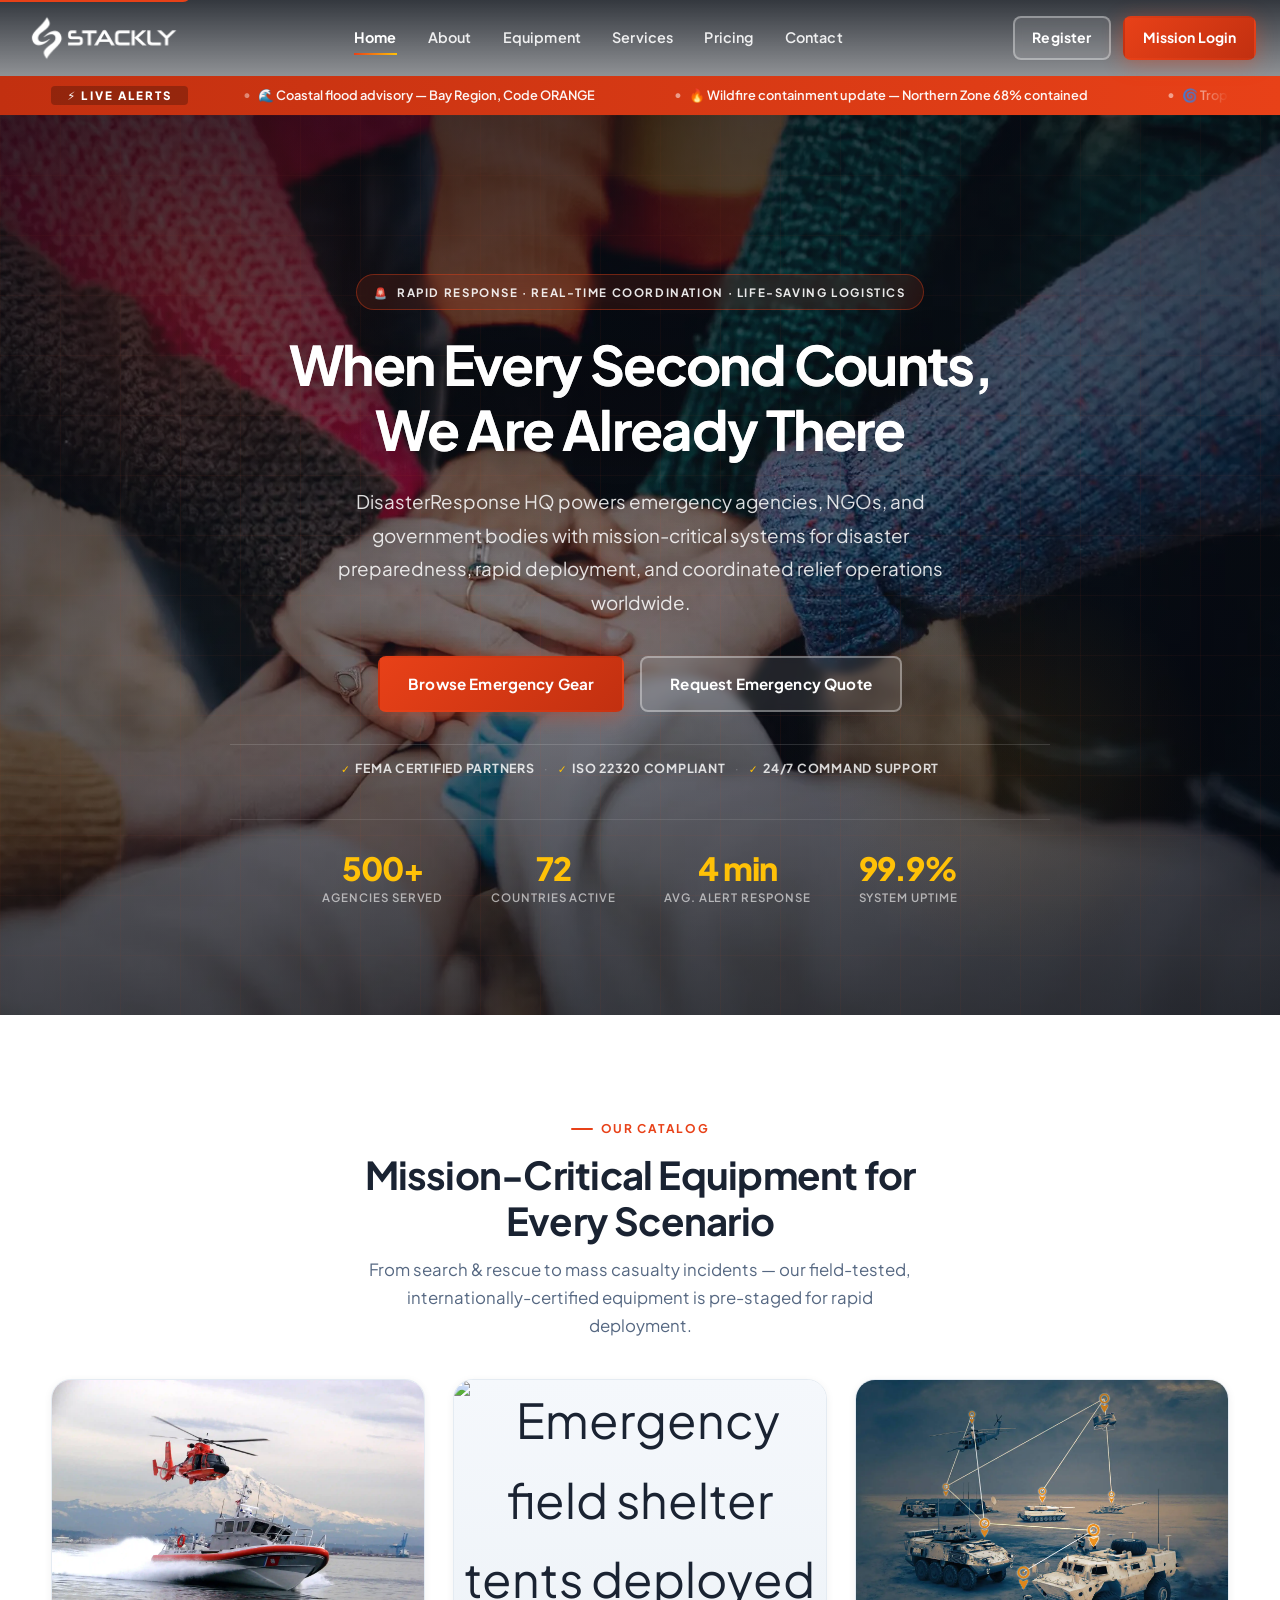
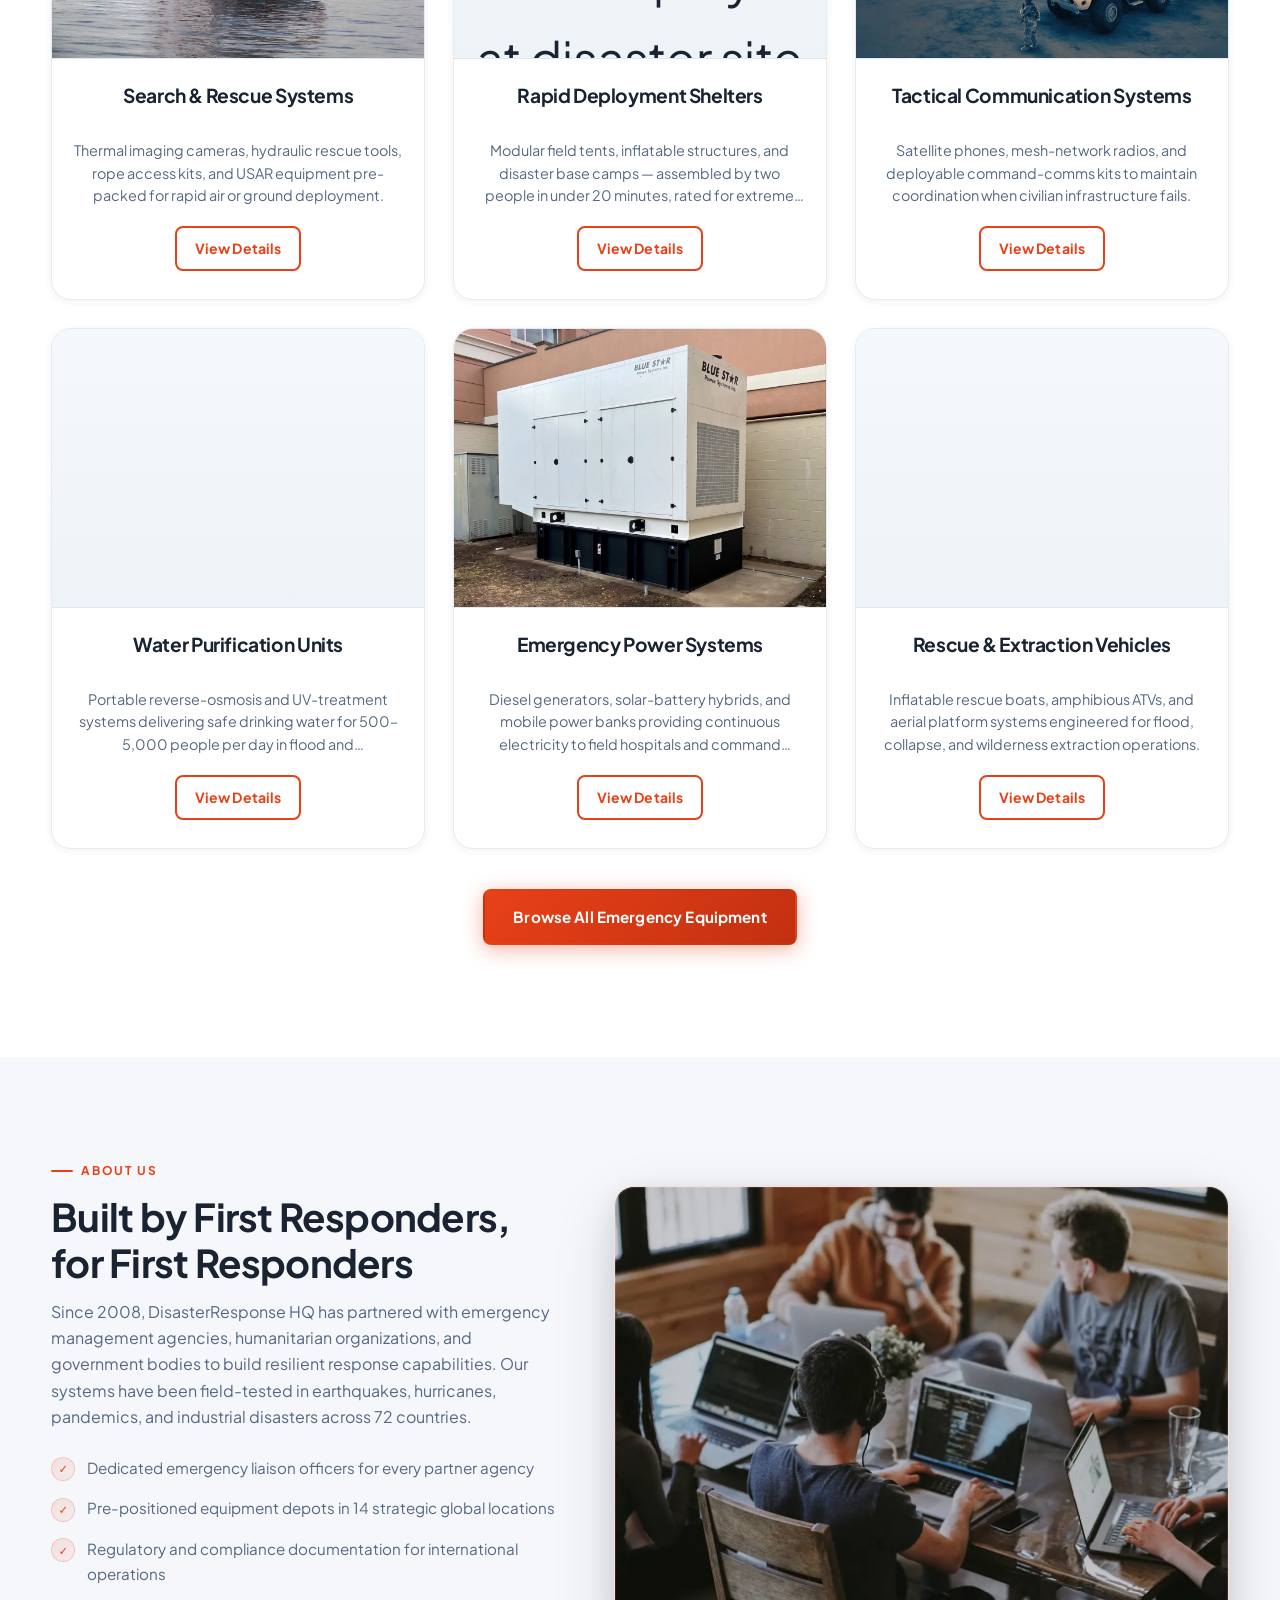
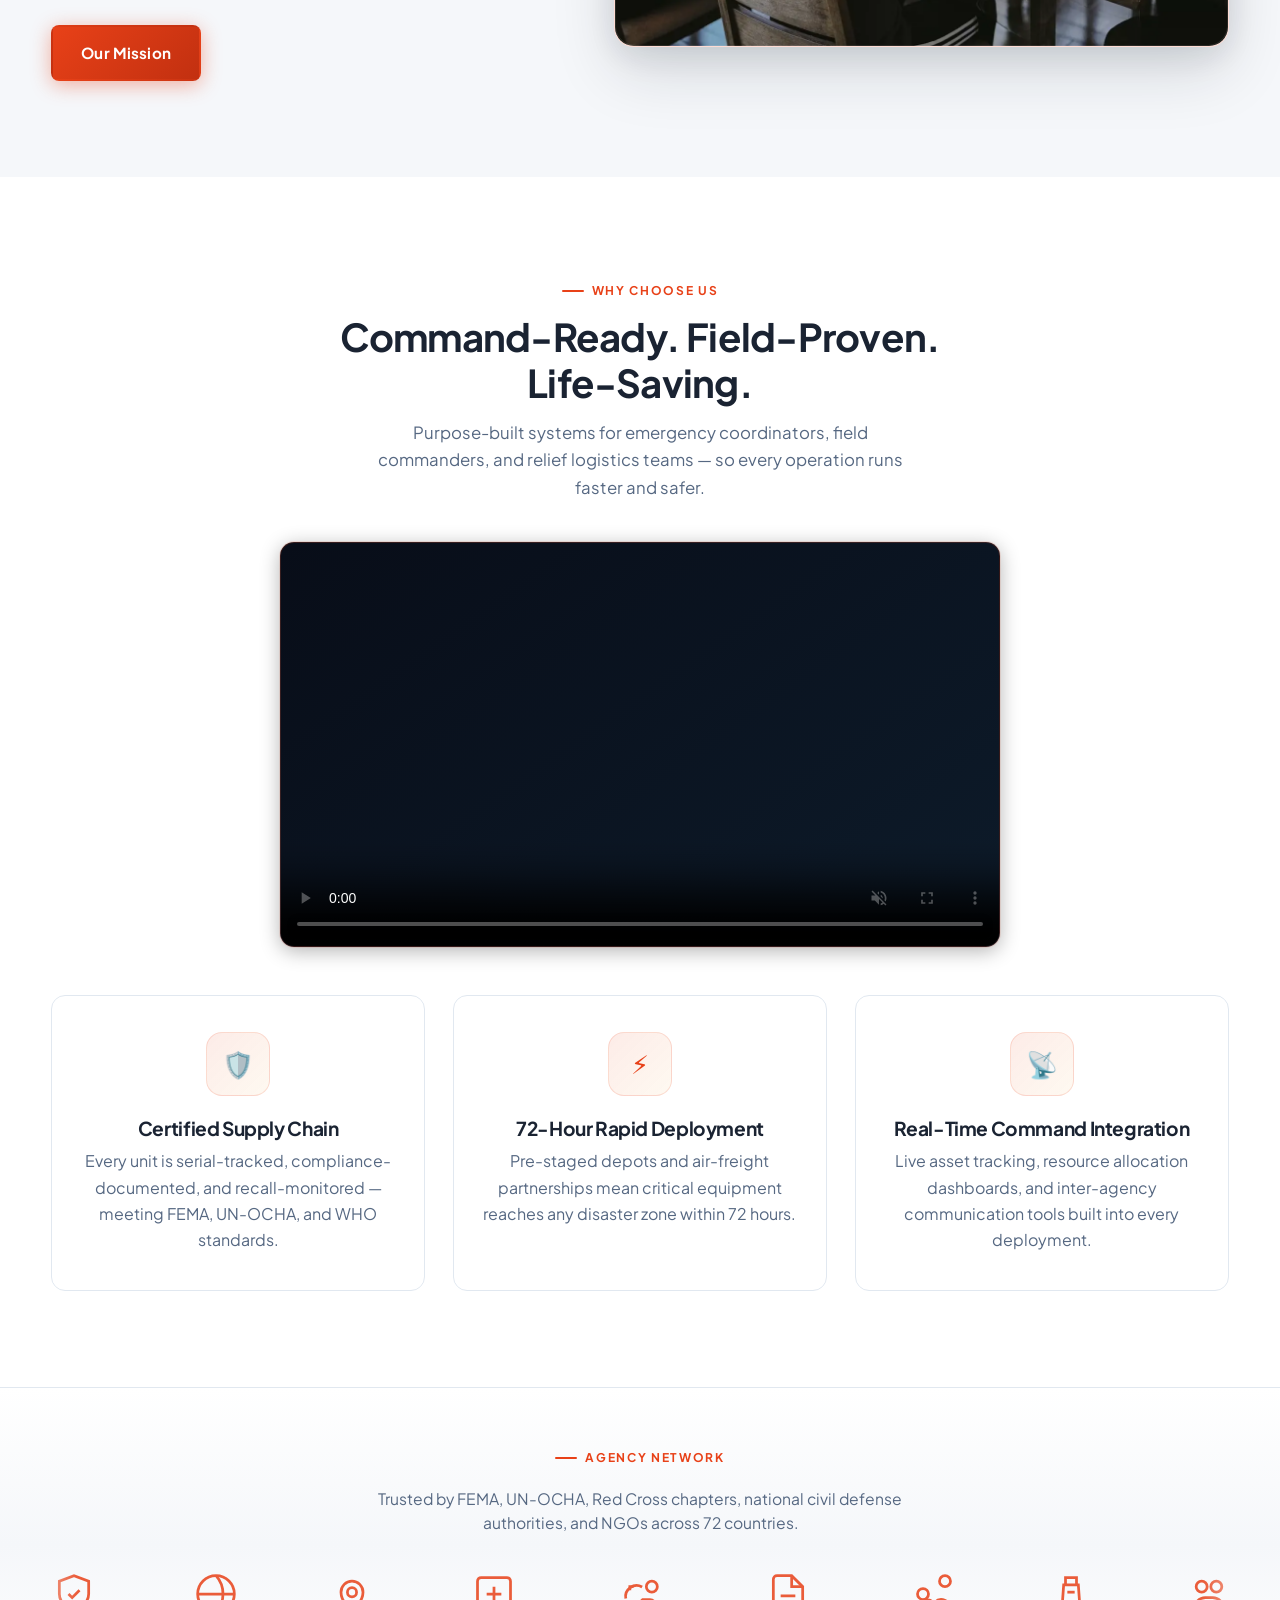
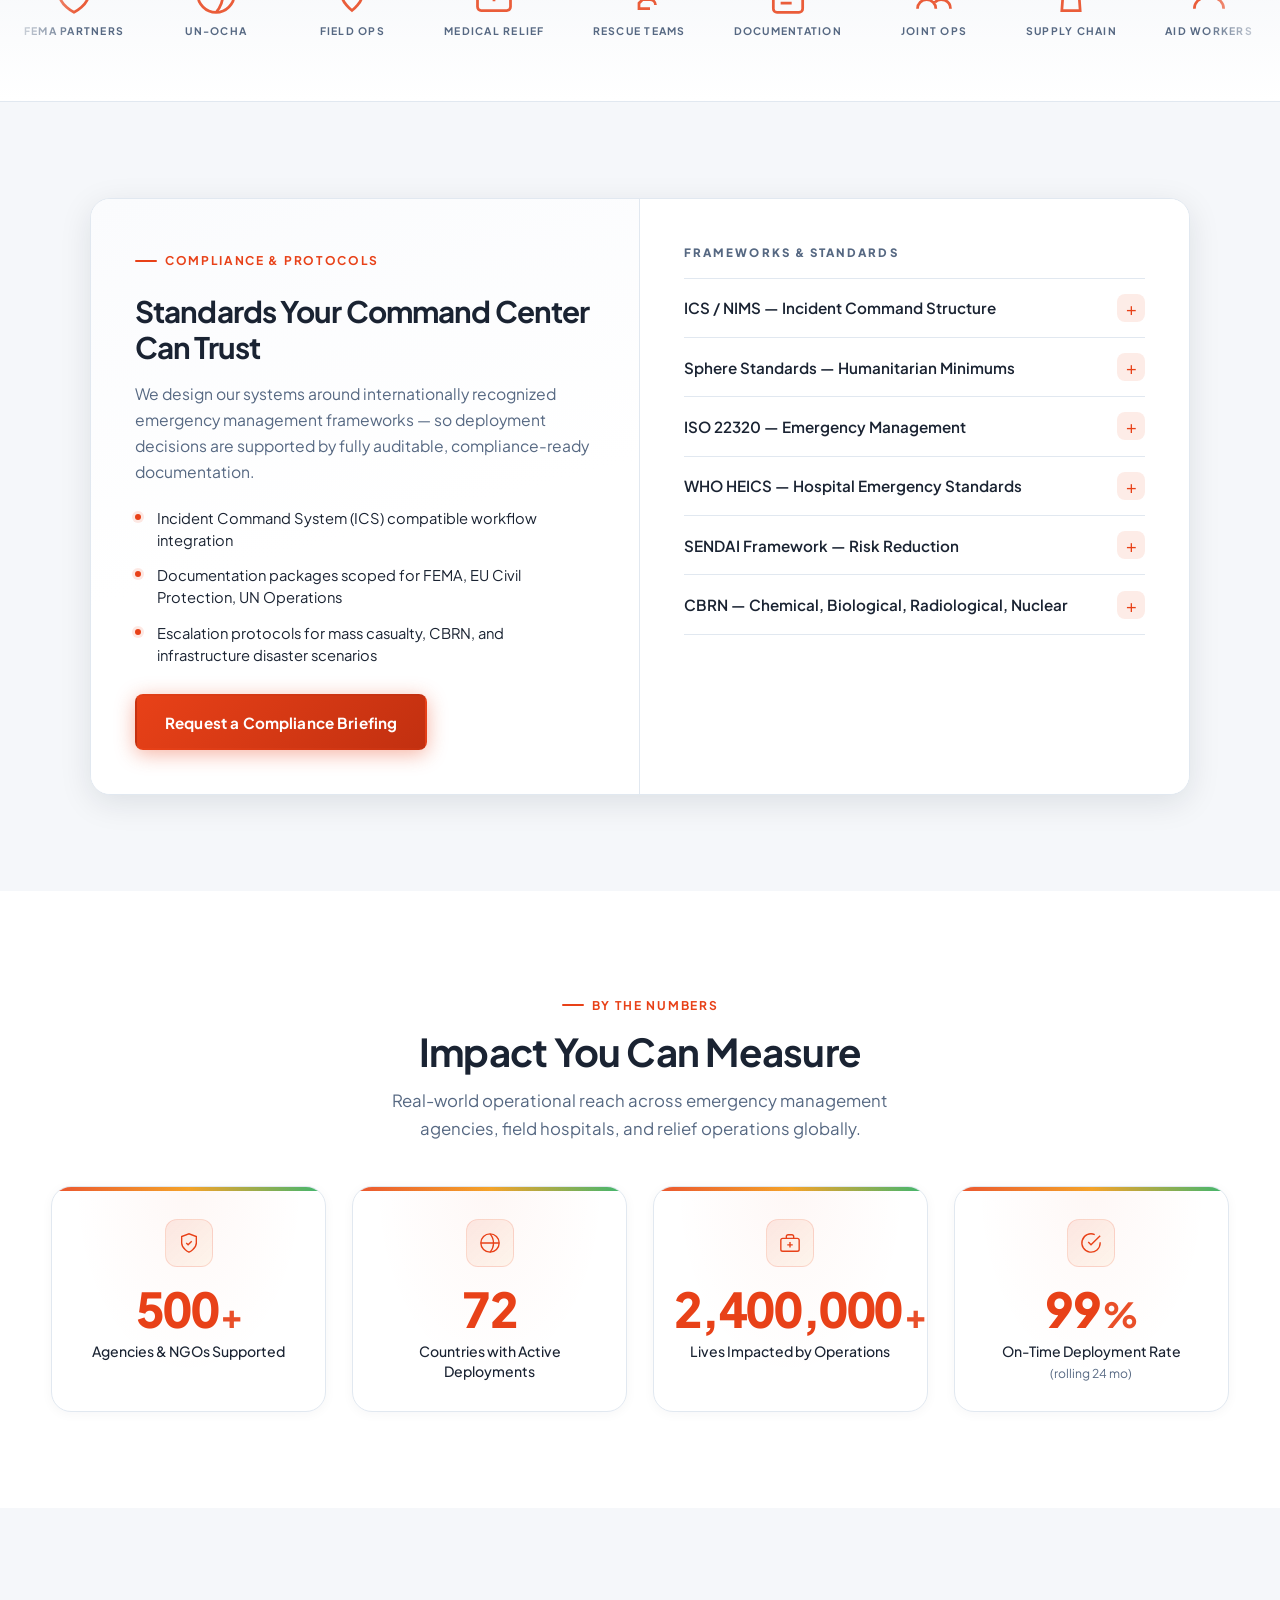
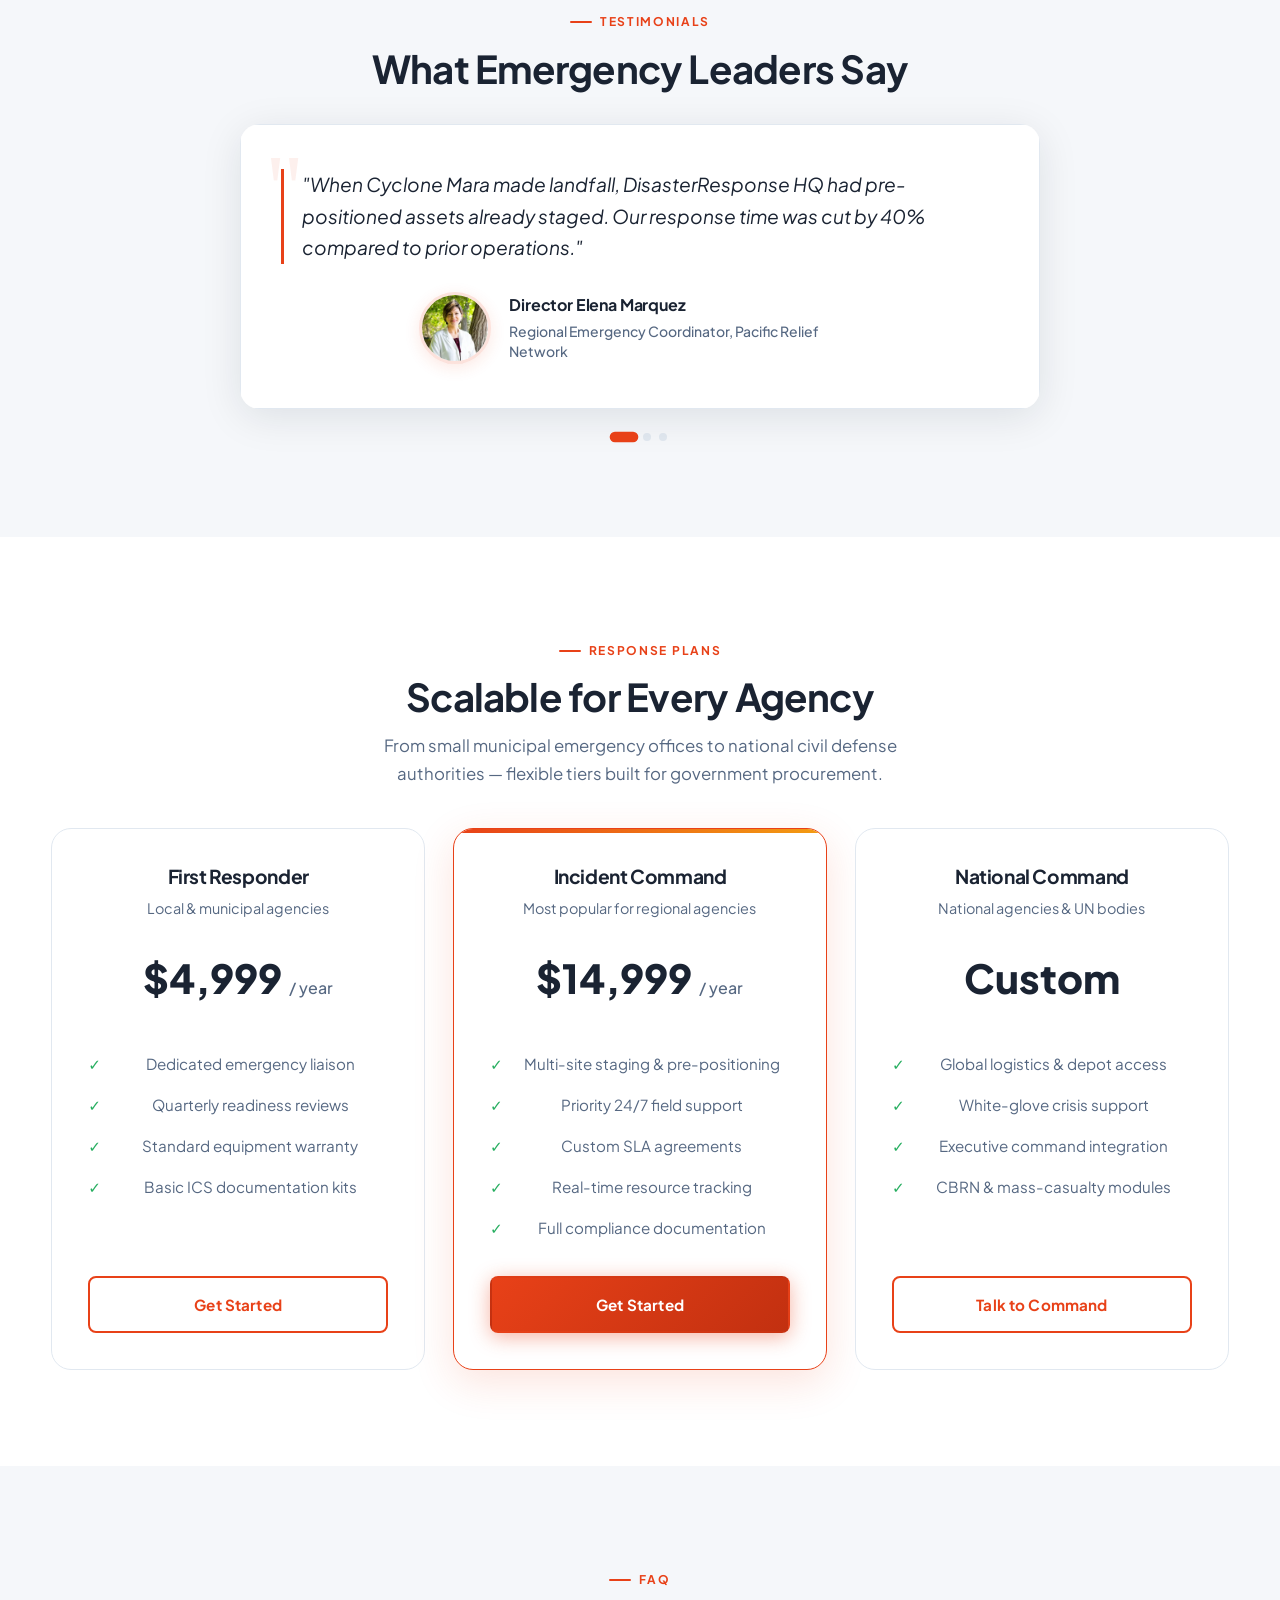
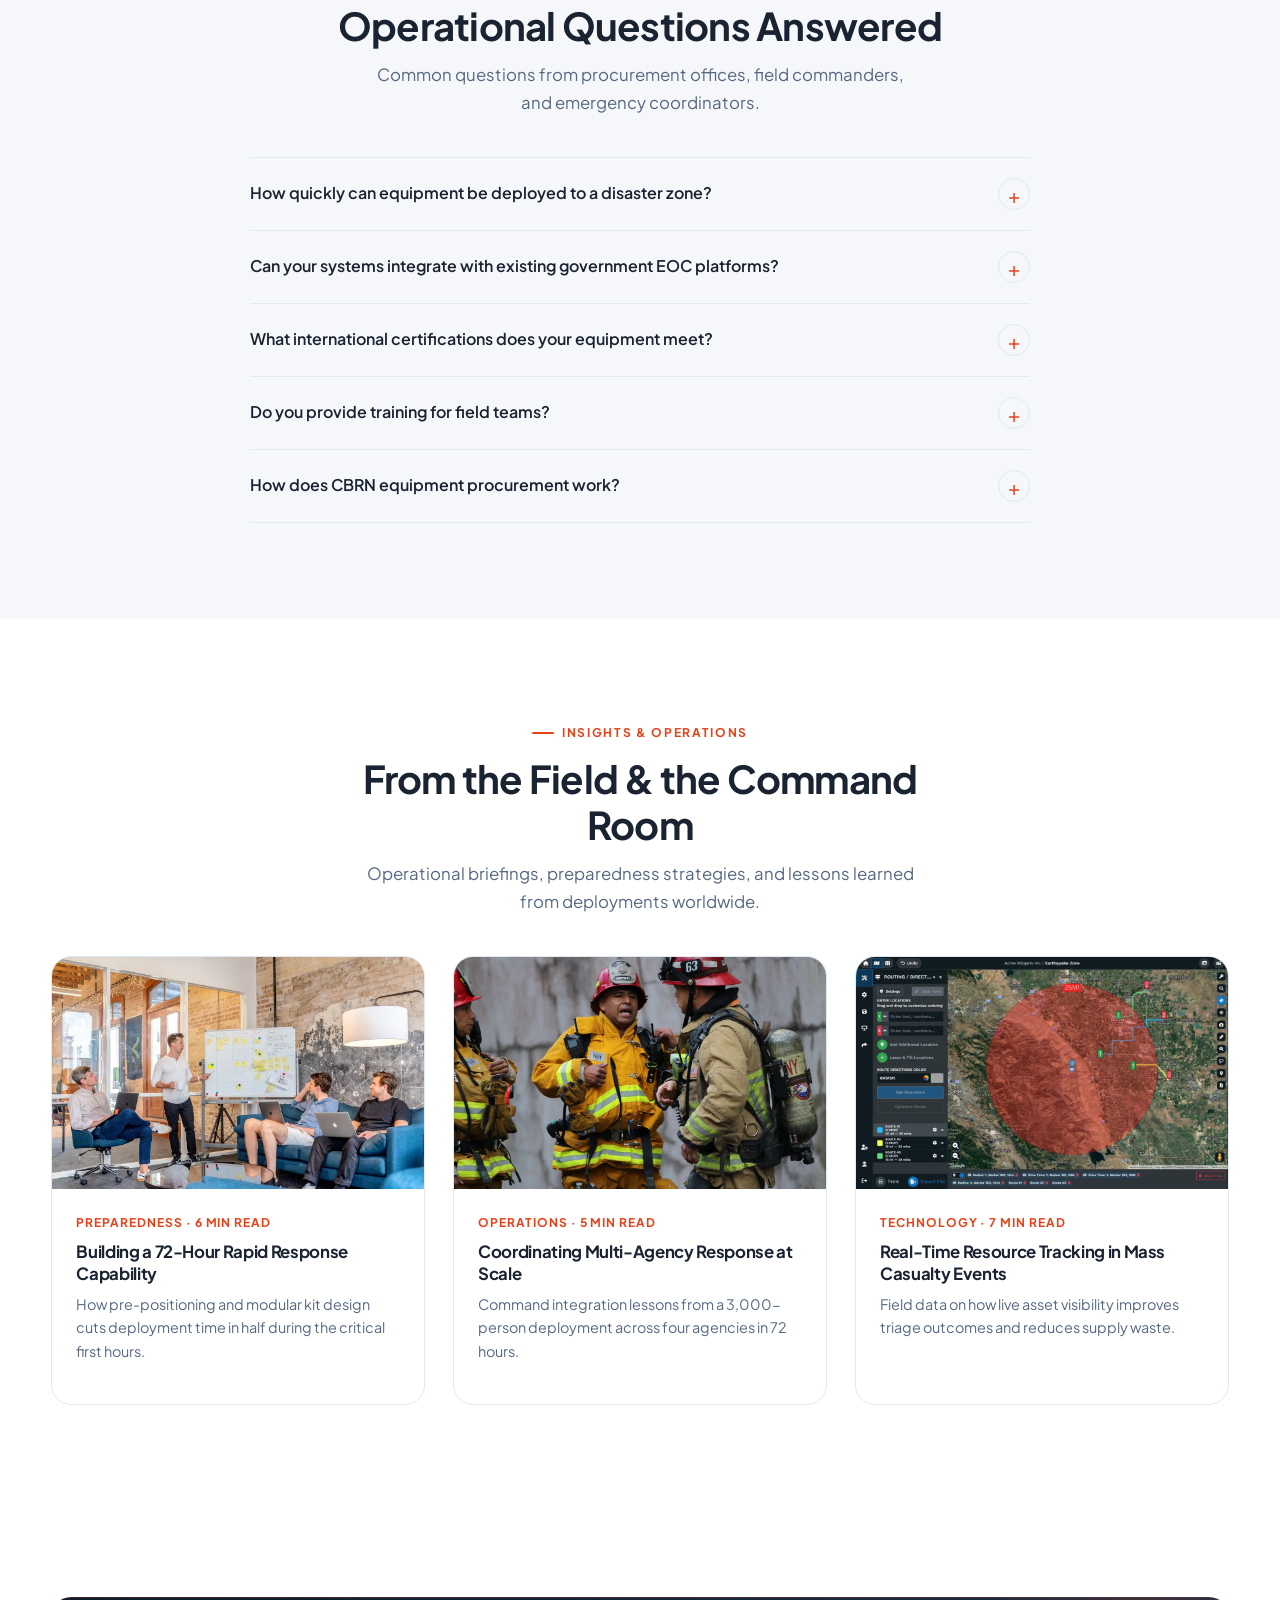
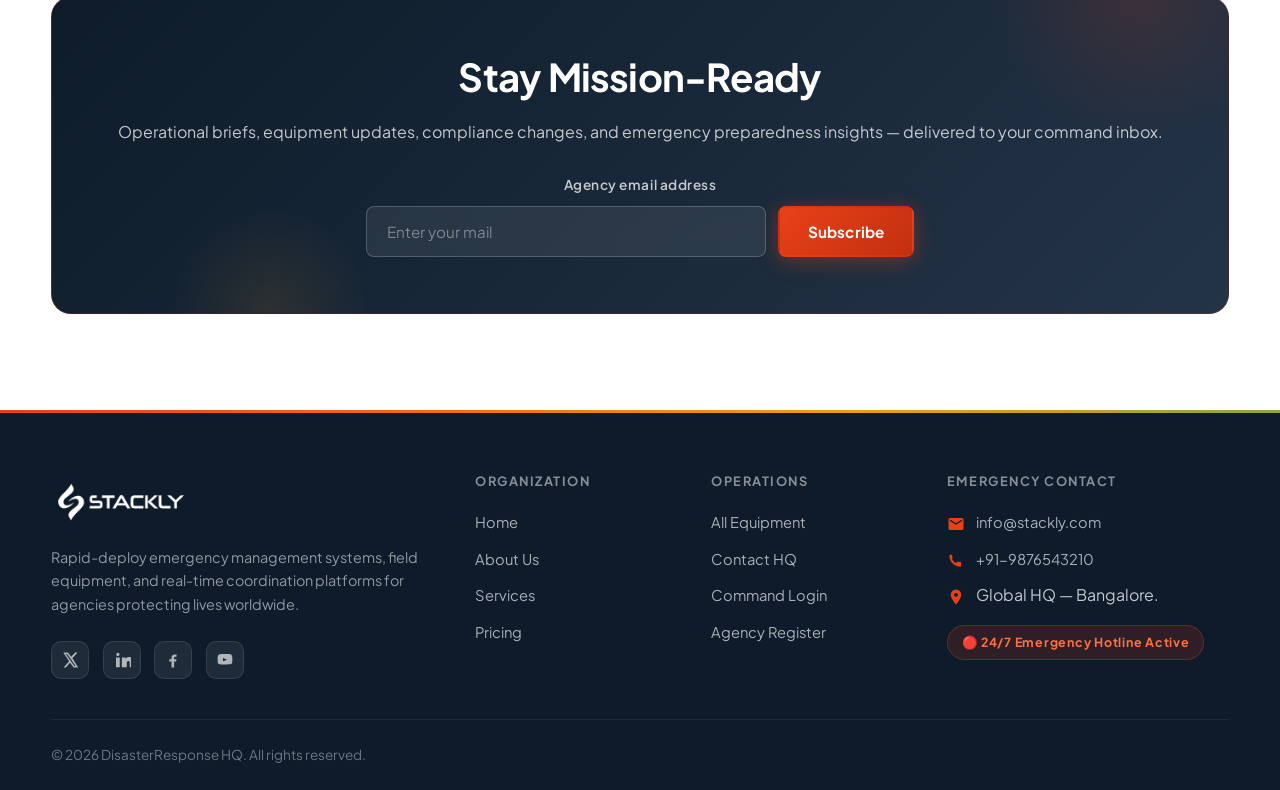
==== index.html @ d6b82ae9 "first commit" ====
﻿<!DOCTYPE html>
<html lang="en">
<head>
  <meta charset="UTF-8" />
  <meta name="viewport" content="width=device-width, initial-scale=1.0" />
  <meta name="description" content="DisasterResponse HQ — Rapid-deploy emergency management systems, real-time coordination, and life-saving resource logistics for agencies worldwide." />
  <title>DisasterResponse HQ | Emergency Management & Relief Operations</title>
  <link rel="preconnect" href="https://fonts.googleapis.com" />
  <link rel="preconnect" href="https://fonts.gstatic.com" crossorigin />
  <link href="https://fonts.googleapis.com/css2?family=Plus+Jakarta+Sans:ital,wght@0,400;0,500;0,600;0,700;0,800;1,400&display=swap" rel="stylesheet" />
  <link rel="stylesheet" href="https://unpkg.com/aos@2.3.4/dist/aos.css" />
  <link rel="stylesheet" href="css/style.css" />
  <link rel="stylesheet" href="css/responsive.css" />
</head>
<body>

  <a class="skip-link" href="#main-content">Skip to main content</a>

  <div id="preloader" aria-hidden="true">
    <div class="preloader__inner">
      <img class="preloader__logo" src="images/stackly-logo-disaster.webp" alt="DisasterResponse HQ" width="240" />
      <div class="preloader__spinner"></div>
    </div>
  </div>

  <header class="site-header site-header--hero" id="site-header">
    <div class="navbar">
      <a class="logo" href="index.html" aria-label="Home">
        <img class="logo__img" src="images/stackly-logo-disaster.webp" alt="DisasterResponse HQ" width="200" height="64" decoding="async" />
      </a>
      <button type="button" class="nav-toggle" aria-label="Toggle navigation" aria-expanded="false" aria-controls="primary-nav">
        <span></span><span></span><span></span>
      </button>
      <nav class="nav" id="primary-nav" aria-label="Primary">
        <ul class="nav__list">
          <li><a href="index.html" class="nav__link">Home</a></li>
          <li><a href="about.html" class="nav__link">About</a></li>
          <li><a href="products.html" class="nav__link">Equipment</a></li>
          <li><a href="services.html" class="nav__link">Services</a></li>
          <li><a href="pricing.html" class="nav__link">Pricing</a></li>
          <li><a href="contact.html" class="nav__link">Contact</a></li>
        </ul>
        <div class="nav__actions">
          <a href="register.html" class="btn btn--ghost btn--sm">Register</a>
          <a href="login.html" class="btn btn--primary btn--sm">Mission Login</a>
        </div>
      </nav>
    </div>
  </header>

  <!-- Live Alert Ticker -->
  <div class="alert-ticker" role="marquee" aria-label="Active emergency alerts">
    <div class="container" style="display:flex;align-items:center;gap:1rem;">
      <span class="alert-ticker__label">⚡ LIVE ALERTS</span>
      <div class="alert-ticker__inner">
        <div class="alert-ticker__track">
          <span class="alert-ticker__item">🌊 Coastal flood advisory — Bay Region, Code ORANGE</span>
          <span class="alert-ticker__item">🔥 Wildfire containment update — Northern Zone 68% contained</span>
          <span class="alert-ticker__item">🌀 Tropical storm tracking active — Estimated landfall 36 hrs</span>
          <span class="alert-ticker__item">🚁 Aerial rescue units deployed — Mountain Search Operation</span>
          <span class="alert-ticker__item">📦 Relief supplies in transit — 12,400 units to affected areas</span>
          <span class="alert-ticker__item">🏥 Medical teams on standby — 24 hospitals on high alert</span>
          <span class="alert-ticker__item">🌊 Coastal flood advisory — Bay Region, Code ORANGE</span>
          <span class="alert-ticker__item">🔥 Wildfire containment update — Northern Zone 68% contained</span>
          <span class="alert-ticker__item">🌀 Tropical storm tracking active — Estimated landfall 36 hrs</span>
          <span class="alert-ticker__item">🚁 Aerial rescue units deployed — Mountain Search Operation</span>
          <span class="alert-ticker__item">📦 Relief supplies in transit — 12,400 units to affected areas</span>
          <span class="alert-ticker__item">🏥 Medical teams on standby — 24 hospitals on high alert</span>
        </div>
      </div>
    </div>
  </div>

  <main id="main-content">

    <!-- HERO -->
    <section class="hero" id="top" aria-label="Disaster Response Platform">
      <div class="hero-glow"></div>
      <div class="hero-glow-2"></div>
      <div class="hero__inner">
        <div class="hero__content">
          <p class="hero__kicker">Rapid Response · Real-Time Coordination · Life-Saving Logistics</p>
          <h1>When Every Second Counts, We Are Already There</h1>
          <p class="hero__lead">DisasterResponse HQ powers emergency agencies, NGOs, and government bodies with mission-critical systems for disaster preparedness, rapid deployment, and coordinated relief operations worldwide.</p>
          <div class="hero__actions">
            <a href="404.html" class="btn btn--primary">Browse Emergency Gear</a>
            <a href="404.html" class="btn btn--ghost">Request Emergency Quote</a>
          </div>
          <p class="hero__trust" role="group" aria-label="Platform credentials">
            <span class="hero__trust-item">FEMA Certified Partners</span>
            <span class="hero__trust-sep" aria-hidden="true">·</span>
            <span class="hero__trust-item">ISO 22320 Compliant</span>
            <span class="hero__trust-sep" aria-hidden="true">·</span>
            <span class="hero__trust-item">24/7 Command Support</span>
          </p>
          <div class="hero__stats">
            <div class="hero__stat">
              <span class="hero__stat-value">500+</span>
              <span class="hero__stat-label">Agencies Served</span>
            </div>
            <div class="hero__stat">
              <span class="hero__stat-value">72</span>
              <span class="hero__stat-label">Countries Active</span>
            </div>
            <div class="hero__stat">
              <span class="hero__stat-value">4 min</span>
              <span class="hero__stat-label">Avg. Alert Response</span>
            </div>
            <div class="hero__stat">
              <span class="hero__stat-value">99.9%</span>
              <span class="hero__stat-label">System Uptime</span>
            </div>
          </div>
        </div>
      </div>
    </section>

    <!-- EQUIPMENT CATALOG -->
    <section class="section catalog-section" id="products">
      <div class="container text-center">
        <span class="section__eyebrow">Our Catalog</span>
        <h2 class="section__title">Mission-Critical Equipment for Every Scenario</h2>
        <p class="section__lead">From search & rescue to mass casualty incidents — our field-tested, internationally-certified equipment is pre-staged for rapid deployment.</p>
        <div class="cards-grid catalog-grid">
          <article class="product-card product-card--catalog" data-aos="fade-up" data-aos-delay="0">
            <div class="product-card__media">
              <img src="images/Search_and_rescue.webp" width="1200" height="900" alt="Search and rescue team in the field" loading="lazy" decoding="async" />
            </div>
            <div class="product-card__body product-card__body--center">
              <h3>Search & Rescue Systems</h3>
              <p>Thermal imaging cameras, hydraulic rescue tools, rope access kits, and USAR equipment pre-packed for rapid air or ground deployment.</p>
              <a href="product-details.html?id=sar" class="btn btn--outline btn--sm">View Details</a>
            </div>
          </article>
          <article class="product-card product-card--catalog" data-aos="fade-up" data-aos-delay="80">
            <div class="product-card__media">
              <img src="images/deployment_shelter.webp" width="1200" height="900" alt="Emergency field shelter tents deployed at disaster site" loading="lazy" decoding="async" />
            </div>
            <div class="product-card__body product-card__body--center">
              <h3>Rapid Deployment Shelters</h3>
              <p>Modular field tents, inflatable structures, and disaster base camps — assembled by two people in under 20 minutes, rated for extreme weather.</p>
              <a href="product-details.html?id=shelters" class="btn btn--outline btn--sm">View Details</a>
            </div>
          </article>
          <article class="product-card product-card--catalog" data-aos="fade-up" data-aos-delay="160">
            <div class="product-card__media">
              <img src="images/tactic-system.webp" width="1200" height="900" alt="Tactical field communication and satellite radio systems" loading="lazy" decoding="async" />
            </div>
            <div class="product-card__body product-card__body--center">
              <h3>Tactical Communication Systems</h3>
              <p>Satellite phones, mesh-network radios, and deployable command-comms kits to maintain coordination when civilian infrastructure fails.</p>
              <a href="product-details.html?id=comms" class="btn btn--outline btn--sm">View Details</a>
            </div>
          </article>
          <article class="product-card product-card--catalog" data-aos="fade-up" data-aos-delay="0">
            <div class="product-card__media">
              <img src="images/water-purify-unit.webp" width="1200" height="900" alt="Portable water purification and sanitation units" loading="lazy" decoding="async" />
            </div>
            <div class="product-card__body product-card__body--center">
              <h3>Water Purification Units</h3>
              <p>Portable reverse-osmosis and UV-treatment systems delivering safe drinking water for 500–5,000 people per day in flood and contamination zones.</p>
              <a href="product-details.html?id=water" class="btn btn--outline btn--sm">View Details</a>
            </div>
          </article>
          <article class="product-card product-card--catalog" data-aos="fade-up" data-aos-delay="80">
            <div class="product-card__media">
              <img src="images/power system.webp" width="1200" height="900" alt="Emergency power generators and solar systems for disaster zones" loading="lazy" decoding="async" />
            </div>
            <div class="product-card__body product-card__body--center">
              <h3>Emergency Power Systems</h3>
              <p>Diesel generators, solar-battery hybrids, and mobile power banks providing continuous electricity to field hospitals and command centers.</p>
              <a href="product-details.html?id=power" class="btn btn--outline btn--sm">View Details</a>
            </div>
          </article>
          <article class="product-card product-card--catalog" data-aos="fade-up" data-aos-delay="160">
            <div class="product-card__media">
              <img src="images/rescue-vehicle.webp" width="1200" height="900" alt="Rescue boats and all-terrain extraction vehicles" loading="lazy" decoding="async" />
            </div>
            <div class="product-card__body product-card__body--center">
              <h3>Rescue & Extraction Vehicles</h3>
              <p>Inflatable rescue boats, amphibious ATVs, and aerial platform systems engineered for flood, collapse, and wilderness extraction operations.</p>
              <a href="product-details.html?id=vehicles" class="btn btn--outline btn--sm">View Details</a>
            </div>
          </article>
        </div>
        <p class="text-center" style="margin-top:2.5rem;"><a href="404.html" class="btn btn--primary">Browse All Emergency Equipment</a></p>
      </div>
    </section>

    <!-- ABOUT PREVIEW -->
    <section class="section section--alt" id="about-preview">
      <div class="container split">
        <div data-aos="fade-right">
          <span class="section__eyebrow">About Us</span>
          <h2 class="section__title">Built by First Responders, for First Responders</h2>
          <p>Since 2008, DisasterResponse HQ has partnered with emergency management agencies, humanitarian organizations, and government bodies to build resilient response capabilities. Our systems have been field-tested in earthquakes, hurricanes, pandemics, and industrial disasters across 72 countries.</p>
          <ul class="feature-list">
            <li>Dedicated emergency liaison officers for every partner agency</li>
            <li>Pre-positioned equipment depots in 14 strategic global locations</li>
            <li>Regulatory and compliance documentation for international operations</li>
          </ul>
          <a href="404.html" class="btn btn--primary" style="margin-top:1.5rem;">Our Mission</a>
        </div>
        <figure class="split__visual split__visual--img" data-aos="fade-left">
          <img src="images/Disaster_Management_about.webp" width="1400" height="933" alt="Emergency responders coordinating relief operations" loading="lazy" decoding="async" />
        </figure>
      </div>
    </section>

    <!-- WHY US / VIDEO -->
    <section class="section" id="why-us">
      <div class="container text-center">
        <span class="section__eyebrow">Why Choose Us</span>
        <h2 class="section__title">Command-Ready. Field-Proven. Life-Saving.</h2>
        <p class="section__lead">Purpose-built systems for emergency coordinators, field commanders, and relief logistics teams — so every operation runs faster and safer.</p>

        <div class="why-media" data-aos="zoom-in">
          <div class="why-media__frame">
            <video
              class="why-media__player"
              data-autoplay-on-scroll
              controls
              playsinline
              muted
              preload="metadata"
              width="1600"
              height="800"
              poster="https://images.unsplash.com/photo-1504711434969-e33886168f5c?w=1600&auto=format&fit=crop&q=80"
              aria-label="Video: DisasterResponse HQ in action across global emergency operations"
            >
              <source src="images/disaster-management-video.mp4" type="video/mp4" />
              Your browser does not support the video tag.
            </video>
          </div>
        </div>

        <div class="why-grid" style="margin-top:3rem;">
          <article class="why-card" data-aos="fade-up" data-aos-delay="0">
            <div class="why-card__icon">🛡️</div>
            <h3>Certified Supply Chain</h3>
            <p>Every unit is serial-tracked, compliance-documented, and recall-monitored — meeting FEMA, UN-OCHA, and WHO standards.</p>
          </article>
          <article class="why-card" data-aos="fade-up" data-aos-delay="100">
            <div class="why-card__icon">⚡</div>
            <h3>72-Hour Rapid Deployment</h3>
            <p>Pre-staged depots and air-freight partnerships mean critical equipment reaches any disaster zone within 72 hours.</p>
          </article>
          <article class="why-card" data-aos="fade-up" data-aos-delay="200">
            <div class="why-card__icon">📡</div>
            <h3>Real-Time Command Integration</h3>
            <p>Live asset tracking, resource allocation dashboards, and inter-agency communication tools built into every deployment.</p>
          </article>
        </div>
      </div>
    </section>

    <!-- PARTNER MARQUEE -->
    <section class="section partnership-marquee" aria-label="Partner agencies and response capabilities">
      <div class="container text-center partnership-marquee__intro">
        <span class="section__eyebrow">Agency Network</span>
        <p class="partnership-marquee__lead">Trusted by FEMA, UN-OCHA, Red Cross chapters, national civil defense authorities, and NGOs across 72 countries.</p>
      </div>
      <div class="marquee" role="presentation">
        <div class="marquee__track">
          <div class="marquee__group">
            <span class="marquee__item"><svg class="marquee__svg" viewBox="0 0 24 24" fill="none" stroke="currentColor" stroke-width="1.5" aria-hidden="true"><path d="M12 22s8-4 8-10V5l-8-3-8 3v7c0 6 8 10 8 10z"/><path d="M9 12l2 2 4-4"/></svg><span class="marquee__label">FEMA Partners</span></span>
            <span class="marquee__item"><svg class="marquee__svg" viewBox="0 0 24 24" fill="none" stroke="currentColor" stroke-width="1.5" aria-hidden="true"><circle cx="12" cy="12" r="10"/><path d="M2 12h20M12 2a15 15 0 010 20"/></svg><span class="marquee__label">UN-OCHA</span></span>
            <span class="marquee__item"><svg class="marquee__svg" viewBox="0 0 24 24" fill="none" stroke="currentColor" stroke-width="1.5" aria-hidden="true"><path d="M12 21s-6-4.35-6-10a6 6 0 1112 0c0 5.65-6 10-6 10z"/><circle cx="12" cy="11" r="2.5"/></svg><span class="marquee__label">Field Ops</span></span>
            <span class="marquee__item"><svg class="marquee__svg" viewBox="0 0 24 24" fill="none" stroke="currentColor" stroke-width="1.5" aria-hidden="true"><rect x="3" y="3" width="18" height="18" rx="2"/><path d="M12 8v8M8 12h8"/></svg><span class="marquee__label">Medical Relief</span></span>
            <span class="marquee__item"><svg class="marquee__svg" viewBox="0 0 24 24" fill="none" stroke="currentColor" stroke-width="1.5" aria-hidden="true"><path d="M4.8 14.5a6 6 0 018.9-6.3"/><path d="M7 10V8h2"/><circle cx="19" cy="8" r="3"/><path d="M21 18a3 3 0 00-3-3h-4l-2 2v3h6"/></svg><span class="marquee__label">Rescue Teams</span></span>
            <span class="marquee__item"><svg class="marquee__svg" viewBox="0 0 24 24" fill="none" stroke="currentColor" stroke-width="1.5" aria-hidden="true"><path d="M14 2H6a2 2 0 00-2 2v16a2 2 0 002 2h12a2 2 0 002-2V8z"/><path d="M14 2v6h6M8 13h8M8 17h6"/></svg><span class="marquee__label">Documentation</span></span>
            <span class="marquee__item"><svg class="marquee__svg" viewBox="0 0 24 24" fill="none" stroke="currentColor" stroke-width="1.5" aria-hidden="true"><path d="M18 8a3 3 0 100-6 3 3 0 000 6zM6 15a3 3 0 100-6 3 3 0 000 6z"/><path d="M13 20a5 5 0 00-10 0M21 20a5 5 0 00-8.5-3.5"/></svg><span class="marquee__label">Joint Ops</span></span>
            <span class="marquee__item"><svg class="marquee__svg" viewBox="0 0 24 24" fill="none" stroke="currentColor" stroke-width="1.5" aria-hidden="true"><path d="M9 3h6v4H9zM8 7h8l1 14H7L8 7z"/><path d="M10 11h4"/></svg><span class="marquee__label">Supply Chain</span></span>
            <span class="marquee__item"><svg class="marquee__svg" viewBox="0 0 24 24" fill="none" stroke="currentColor" stroke-width="1.5" aria-hidden="true"><circle cx="8" cy="8" r="3"/><circle cx="16" cy="8" r="3"/><path d="M4 20c0-3.3 2.7-6 6-6h4c3.3 0 6 2.7 6 6"/></svg><span class="marquee__label">Aid Workers</span></span>
            <span class="marquee__item"><svg class="marquee__svg" viewBox="0 0 24 24" fill="none" stroke="currentColor" stroke-width="1.5" aria-hidden="true"><path d="M22 11.08V12a10 10 0 11-5.93-9.14"/><path d="M22 4L12 14.01l-3-3"/></svg><span class="marquee__label">ISO Certified</span></span>
            <span class="marquee__item"><svg class="marquee__svg" viewBox="0 0 24 24" fill="none" stroke="currentColor" stroke-width="1.5" aria-hidden="true"><path d="M3 21h18M5 21V8l7-4 7 4v13"/><path d="M9 21v-5h6v5"/></svg><span class="marquee__label">Base Camps</span></span>
          </div>
          <div class="marquee__group" aria-hidden="true">
            <span class="marquee__item"><svg class="marquee__svg" viewBox="0 0 24 24" fill="none" stroke="currentColor" stroke-width="1.5" aria-hidden="true"><path d="M12 22s8-4 8-10V5l-8-3-8 3v7c0 6 8 10 8 10z"/><path d="M9 12l2 2 4-4"/></svg><span class="marquee__label">FEMA Partners</span></span>
            <span class="marquee__item"><svg class="marquee__svg" viewBox="0 0 24 24" fill="none" stroke="currentColor" stroke-width="1.5" aria-hidden="true"><circle cx="12" cy="12" r="10"/><path d="M2 12h20M12 2a15 15 0 010 20"/></svg><span class="marquee__label">UN-OCHA</span></span>
            <span class="marquee__item"><svg class="marquee__svg" viewBox="0 0 24 24" fill="none" stroke="currentColor" stroke-width="1.5" aria-hidden="true"><path d="M12 21s-6-4.35-6-10a6 6 0 1112 0c0 5.65-6 10-6 10z"/><circle cx="12" cy="11" r="2.5"/></svg><span class="marquee__label">Field Ops</span></span>
            <span class="marquee__item"><svg class="marquee__svg" viewBox="0 0 24 24" fill="none" stroke="currentColor" stroke-width="1.5" aria-hidden="true"><rect x="3" y="3" width="18" height="18" rx="2"/><path d="M12 8v8M8 12h8"/></svg><span class="marquee__label">Medical Relief</span></span>
            <span class="marquee__item"><svg class="marquee__svg" viewBox="0 0 24 24" fill="none" stroke="currentColor" stroke-width="1.5" aria-hidden="true"><path d="M4.8 14.5a6 6 0 018.9-6.3"/><path d="M7 10V8h2"/><circle cx="19" cy="8" r="3"/><path d="M21 18a3 3 0 00-3-3h-4l-2 2v3h6"/></svg><span class="marquee__label">Rescue Teams</span></span>
            <span class="marquee__item"><svg class="marquee__svg" viewBox="0 0 24 24" fill="none" stroke="currentColor" stroke-width="1.5" aria-hidden="true"><path d="M14 2H6a2 2 0 00-2 2v16a2 2 0 002 2h12a2 2 0 002-2V8z"/><path d="M14 2v6h6M8 13h8M8 17h6"/></svg><span class="marquee__label">Documentation</span></span>
            <span class="marquee__item"><svg class="marquee__svg" viewBox="0 0 24 24" fill="none" stroke="currentColor" stroke-width="1.5" aria-hidden="true"><path d="M18 8a3 3 0 100-6 3 3 0 000 6zM6 15a3 3 0 100-6 3 3 0 000 6z"/><path d="M13 20a5 5 0 00-10 0M21 20a5 5 0 00-8.5-3.5"/></svg><span class="marquee__label">Joint Ops</span></span>
            <span class="marquee__item"><svg class="marquee__svg" viewBox="0 0 24 24" fill="none" stroke="currentColor" stroke-width="1.5" aria-hidden="true"><path d="M9 3h6v4H9zM8 7h8l1 14H7L8 7z"/><path d="M10 11h4"/></svg><span class="marquee__label">Supply Chain</span></span>
            <span class="marquee__item"><svg class="marquee__svg" viewBox="0 0 24 24" fill="none" stroke="currentColor" stroke-width="1.5" aria-hidden="true"><circle cx="8" cy="8" r="3"/><circle cx="16" cy="8" r="3"/><path d="M4 20c0-3.3 2.7-6 6-6h4c3.3 0 6 2.7 6 6"/></svg><span class="marquee__label">Aid Workers</span></span>
            <span class="marquee__item"><svg class="marquee__svg" viewBox="0 0 24 24" fill="none" stroke="currentColor" stroke-width="1.5" aria-hidden="true"><path d="M22 11.08V12a10 10 0 11-5.93-9.14"/><path d="M22 4L12 14.01l-3-3"/></svg><span class="marquee__label">ISO Certified</span></span>
            <span class="marquee__item"><svg class="marquee__svg" viewBox="0 0 24 24" fill="none" stroke="currentColor" stroke-width="1.5" aria-hidden="true"><path d="M3 21h18M5 21V8l7-4 7 4v13"/><path d="M9 21v-5h6v5"/></svg><span class="marquee__label">Base Camps</span></span>
          </div>
        </div>
      </div>
    </section>

    <!-- COMPLIANCE / PROTOCOLS -->
    <section class="section section--alt" id="compliance" aria-labelledby="compliance-heading">
      <div class="container">
        <div class="compliance-panel" data-aos="fade-up">
          <div class="compliance-panel__intro">
            <span class="section__eyebrow">Compliance & Protocols</span>
            <h2 class="compliance-panel__title" id="compliance-heading">Standards Your Command Center Can Trust</h2>
            <p class="compliance-panel__lead">We design our systems around internationally recognized emergency management frameworks — so deployment decisions are supported by fully auditable, compliance-ready documentation.</p>
            <ul class="compliance-panel__list">
              <li>Incident Command System (ICS) compatible workflow integration</li>
              <li>Documentation packages scoped for FEMA, EU Civil Protection, UN Operations</li>
              <li>Escalation protocols for mass casualty, CBRN, and infrastructure disaster scenarios</li>
            </ul>
            <a href="404.html" class="btn btn--primary">Request a Compliance Briefing</a>
          </div>
          <div class="compliance-panel__detail" aria-label="Emergency frameworks overview">
            <p class="compliance-panel__detail-label">Frameworks & Standards</p>
            <div class="compliance-accordion">
              <details class="compliance-acc">
                <summary>ICS / NIMS — Incident Command Structure</summary>
                <div class="compliance-acc__body">Our platforms integrate with ICS organizational structures and NIMS resource typing — making our tools compatible with any Federal or State coordinated response.</div>
              </details>
              <details class="compliance-acc">
                <summary>Sphere Standards — Humanitarian Minimums</summary>
                <div class="compliance-acc__body">Relief supply kits and medical deployments are calibrated to Sphere Project thresholds for shelter, water, food, and health across displaced population scenarios.</div>
              </details>
              <details class="compliance-acc">
                <summary>ISO 22320 — Emergency Management</summary>
                <div class="compliance-acc__body">Interoperability, command structures, and information management aligned to the international standard for incident response.</div>
              </details>
              <details class="compliance-acc">
                <summary>WHO HEICS — Hospital Emergency Standards</summary>
                <div class="compliance-acc__body">Medical equipment and field hospital configurations meeting Hospital Emergency Incident Command System requirements for surge capacity.</div>
              </details>
              <details class="compliance-acc">
                <summary>SENDAI Framework — Risk Reduction</summary>
                <div class="compliance-acc__body">Pre-positioning and preparedness programs aligned to the UN's global disaster risk reduction priorities through 2030.</div>
              </details>
              <details class="compliance-acc">
                <summary>CBRN — Chemical, Biological, Radiological, Nuclear</summary>
                <div class="compliance-acc__body">Specialized equipment kits for CBRN incident management, contamination monitoring, mass decontamination, and protective protocols.</div>
              </details>
            </div>
          </div>
        </div>
      </div>
    </section>

    <!-- STATS -->
    <section class="section stats-section" id="impact" aria-labelledby="stats-heading">
      <div class="container">
        <header class="stats-section__header text-center">
          <span class="section__eyebrow">By the Numbers</span>
          <h2 class="section__title" id="stats-heading">Impact You Can Measure</h2>
          <p class="section__lead">Real-world operational reach across emergency management agencies, field hospitals, and relief operations globally.</p>
        </header>
        <div class="stats-grid">
          <article class="stat-card" data-aos="fade-up" data-aos-delay="0">
            <div class="stat-card__icon" aria-hidden="true">
              <svg viewBox="0 0 24 24" fill="none" stroke="currentColor" stroke-width="1.5"><path d="M12 22s8-4 8-10V5l-8-3-8 3v7c0 6 8 10 8 10z"/><path d="M9 12l2 2 4-4"/></svg>
            </div>
            <p class="stat-card__value"><span data-counter="500">0</span><span class="stat-card__suffix">+</span></p>
            <p class="stat-card__label">Agencies & NGOs Supported</p>
          </article>
          <article class="stat-card" data-aos="fade-up" data-aos-delay="80">
            <div class="stat-card__icon" aria-hidden="true">
              <svg viewBox="0 0 24 24" fill="none" stroke="currentColor" stroke-width="1.5"><circle cx="12" cy="12" r="10"/><path d="M2 12h20M12 2a15 15 0 010 20"/></svg>
            </div>
            <p class="stat-card__value"><span data-counter="72">0</span></p>
            <p class="stat-card__label">Countries with Active Deployments</p>
          </article>
          <article class="stat-card" data-aos="fade-up" data-aos-delay="160">
            <div class="stat-card__icon" aria-hidden="true">
              <svg viewBox="0 0 24 24" fill="none" stroke="currentColor" stroke-width="1.5"><rect x="2" y="7" width="20" height="14" rx="2"/><path d="M16 7V5a2 2 0 00-2-2h-4a2 2 0 00-2 2v2"/><path d="M12 11v6M9 14h6"/></svg>
            </div>
            <p class="stat-card__value"><span data-counter="2400000">0</span><span class="stat-card__suffix">+</span></p>
            <p class="stat-card__label">Lives Impacted by Operations</p>
          </article>
          <article class="stat-card" data-aos="fade-up" data-aos-delay="240">
            <div class="stat-card__icon" aria-hidden="true">
              <svg viewBox="0 0 24 24" fill="none" stroke="currentColor" stroke-width="1.5"><path d="M22 11.08V12a10 10 0 11-5.93-9.14"/><path d="M22 4L12 14.01l-3-3"/></svg>
            </div>
            <p class="stat-card__value"><span data-counter="99">0</span><span class="stat-card__suffix">%</span></p>
            <p class="stat-card__label">On-Time Deployment Rate <span class="stat-card__hint">(rolling 24 mo)</span></p>
          </article>
        </div>
      </div>
    </section>

    <!-- TESTIMONIALS -->
    <section class="section section--alt">
      <div class="container text-center">
        <span class="section__eyebrow">Testimonials</span>
        <h2 class="section__title">What Emergency Leaders Say</h2>
        <div class="testimonial-slider" style="margin-top:2rem;">
          <div class="testimonial-track">
            <div class="testimonial-slides">
              <figure class="testimonial-slide">
                <blockquote>"When Cyclone Mara made landfall, DisasterResponse HQ had pre-positioned assets already staged. Our response time was cut by 40% compared to prior operations."</blockquote>
                <figcaption class="testimonial-slide__footer">
                  <img class="testimonial-slide__avatar" src="images/testimonials/Elena-marquez.webp" width="160" height="160" alt="Portrait of Director Elena Marquez" loading="lazy" decoding="async" />
                  <div class="testimonial-slide__meta">
                    <cite>Director Elena Marquez</cite>
                    <span class="testimonial-slide__role">Regional Emergency Coordinator, Pacific Relief Network</span>
                  </div>
                </figcaption>
              </figure>
              <figure class="testimonial-slide">
                <blockquote>"The compliance documentation packages meant we could onboard new government partners in days, not weeks. Critical when you're operating across multiple jurisdictions."</blockquote>
                <figcaption class="testimonial-slide__footer">
                  <img class="testimonial-slide__avatar" src="images/testimonials/James-okonkwo.webp" width="160" height="160" alt="Portrait of Commander James Okonkwo" loading="lazy" decoding="async" />
                  <div class="testimonial-slide__meta">
                    <cite>Commander James Okonkwo</cite>
                    <span class="testimonial-slide__role">National Disaster Management Authority, West Africa</span>
                  </div>
                </figcaption>
              </figure>
              <figure class="testimonial-slide">
                <blockquote>"Mobile field ICUs were operational in under 6 hours after delivery. The equipment quality and team support under pressure was exceptional — truly life-saving."</blockquote>
                <figcaption class="testimonial-slide__footer">
                  <img class="testimonial-slide__avatar" src="images/testimonials/Sarah-chen.webp" width="160" height="160" alt="Portrait of Dr. Sarah Chen" loading="lazy" decoding="async" />
                  <div class="testimonial-slide__meta">
                    <cite>Dr. Sarah Chen</cite>
                    <span class="testimonial-slide__role">Field Medical Director, International Humanitarian Response</span>
                  </div>
                </figcaption>
              </figure>
            </div>
          </div>
          <div class="testimonial-dots" aria-hidden="true"></div>
        </div>
      </div>
    </section>

    <!-- PRICING -->
    <section class="section" id="pricing-preview">
      <div class="container text-center">
        <span class="section__eyebrow">Response Plans</span>
        <h2 class="section__title">Scalable for Every Agency</h2>
        <p class="section__lead">From small municipal emergency offices to national civil defense authorities — flexible tiers built for government procurement.</p>
        <div class="pricing-grid" style="margin-top:2.5rem;">
          <article class="pricing-card" data-aos="fade-up">
            <h3>First Responder</h3>
            <p class="mb-0" style="color:var(--color-text-muted);font-size:0.9rem;">Local & municipal agencies</p>
            <p class="pricing-card__price">$4,999 <small>/ year</small></p>
            <ul>
              <li>Dedicated emergency liaison</li>
              <li>Quarterly readiness reviews</li>
              <li>Standard equipment warranty</li>
              <li>Basic ICS documentation kits</li>
            </ul>
            <a href="404.html" class="btn btn--outline">Get Started</a>
          </article>
          <article class="pricing-card pricing-card--featured" data-aos="fade-up" data-aos-delay="80">
            <h3>Incident Command</h3>
            <p class="mb-0" style="color:var(--color-text-muted);font-size:0.9rem;">Most popular for regional agencies</p>
            <p class="pricing-card__price">$14,999 <small>/ year</small></p>
            <ul>
              <li>Multi-site staging & pre-positioning</li>
              <li>Priority 24/7 field support</li>
              <li>Custom SLA agreements</li>
              <li>Real-time resource tracking</li>
              <li>Full compliance documentation</li>
            </ul>
            <a href="404.html" class="btn btn--primary">Get Started</a>
          </article>
          <article class="pricing-card" data-aos="fade-up" data-aos-delay="160">
            <h3>National Command</h3>
            <p class="mb-0" style="color:var(--color-text-muted);font-size:0.9rem;">National agencies & UN bodies</p>
            <p class="pricing-card__price">Custom</p>
            <ul>
              <li>Global logistics & depot access</li>
              <li>White-glove crisis support</li>
              <li>Executive command integration</li>
              <li>CBRN & mass-casualty modules</li>
            </ul>
            <a href="404.html" class="btn btn--outline">Talk to Command</a>
          </article>
        </div>
      </div>
    </section>

    <!-- FAQ -->
    <section class="section section--alt" id="faq">
      <div class="container">
        <div class="text-center">
          <span class="section__eyebrow">FAQ</span>
          <h2 class="section__title">Operational Questions Answered</h2>
          <p class="section__lead">Common questions from procurement offices, field commanders, and emergency coordinators.</p>
        </div>
        <div class="faq-list" style="margin-top:2.5rem;">
          <details class="faq-item">
            <summary>How quickly can equipment be deployed to a disaster zone?</summary>
            <div class="faq-body">We maintain pre-positioned stockpiles at 14 global depot locations. Standard deployment is 72 hours to most regions; premium accounts with pre-staged kits can achieve same-day or next-day field delivery via air freight partnerships.</div>
          </details>
          <details class="faq-item">
            <summary>Can your systems integrate with existing government EOC platforms?</summary>
            <div class="faq-body">Yes. Our command integration layer supports API connectivity with common EOC platforms, WebEOC, Veoci, and custom government systems. Our team provides certified integration support.</div>
          </details>
          <details class="faq-item">
            <summary>What international certifications does your equipment meet?</summary>
            <div class="faq-body">Equipment meets ISO 13485, WHO Emergency Medical Kits specifications, FEMA typing standards, and Sphere humanitarian minimums. Market-specific certifications (CE, FDA, etc.) are documented by product and available on request.</div>
          </details>
          <details class="faq-item">
            <summary>Do you provide training for field teams?</summary>
            <div class="faq-body">Comprehensive training programs are available — from remote orientation webinars to on-site field exercises with certified instructors. Training is included in Incident Command and National Command tiers.</div>
          </details>
          <details class="faq-item">
            <summary>How does CBRN equipment procurement work?</summary>
            <div class="faq-body">CBRN modules require agency verification and a dedicated National Command consultation. We work with authorized national authorities and international bodies to ensure compliant procurement and operational readiness.</div>
          </details>
        </div>
      </div>
    </section>

    <!-- BLOG -->
    <section class="section">
      <div class="container">
        <div class="text-center">
          <span class="section__eyebrow">Insights & Operations</span>
          <h2 class="section__title">From the Field & the Command Room</h2>
          <p class="section__lead">Operational briefings, preparedness strategies, and lessons learned from deployments worldwide.</p>
        </div>
        <div class="blog-grid" style="margin-top:2.5rem;">
          <article class="blog-card" data-aos="fade-up">
            <div class="blog-card__thumb" aria-hidden="true">
              <img src="images/disaster-team-response.webp" width="1200" height="750" alt="" loading="lazy" decoding="async" />
            </div>
            <div class="blog-card__body">
              <p class="blog-card__meta">Preparedness · 6 min read</p>
              <h3><a href="404.html">Building a 72-Hour Rapid Response Capability</a></h3>
              <p class="mb-0" style="font-size:0.9rem;">How pre-positioning and modular kit design cuts deployment time in half during the critical first hours.</p>
            </div>
          </article>
          <article class="blog-card" data-aos="fade-up" data-aos-delay="80">
            <div class="blog-card__thumb" aria-hidden="true">
              <img src="images/multi-agency-response.webp" width="1200" height="750" alt="" loading="lazy" decoding="async" />
            </div>
            <div class="blog-card__body">
              <p class="blog-card__meta">Operations · 5 min read</p>
              <h3><a href="404.html">Coordinating Multi-Agency Response at Scale</a></h3>
              <p class="mb-0" style="font-size:0.9rem;">Command integration lessons from a 3,000-person deployment across four agencies in 72 hours.</p>
            </div>
          </article>
          <article class="blog-card" data-aos="fade-up" data-aos-delay="160">
            <div class="blog-card__thumb" aria-hidden="true">
              <img src="images/disaster-tracking-response.webp" width="1200" height="750" alt="" loading="lazy" decoding="async" />
            </div>
            <div class="blog-card__body">
              <p class="blog-card__meta">Technology · 7 min read</p>
              <h3><a href="404.html">Real-Time Resource Tracking in Mass Casualty Events</a></h3>
              <p class="mb-0" style="font-size:0.9rem;">Field data on how live asset visibility improves triage outcomes and reduces supply waste.</p>
            </div>
          </article>
        </div>
      </div>
    </section>

    <!-- CTA SUBSCRIBE -->
    <section class="section" aria-labelledby="subscribe-heading">
      <div class="container">
        <div class="cta-band cta-band--subscribe">
          <h2 id="subscribe-heading">Stay Mission-Ready</h2>
          <p>Operational briefs, equipment updates, compliance changes, and emergency preparedness insights — delivered to your command inbox.</p>
          <form id="home-subscribe-form" class="subscribe-form" action="#" method="post" novalidate>
            <label class="subscribe-form__label" for="home-subscribe-email">Agency email address</label>
            <div class="subscribe-form__row">
              <input
                type="email"
                id="home-subscribe-email"
                name="email"
                class="subscribe-form__input"
                placeholder="Enter your mail"
                autocomplete="email"
                inputmode="email"
                required
              />
              <button type="submit" class="btn btn--primary subscribe-form__submit">Subscribe</button>
            </div>
            <p class="subscribe-form__feedback" id="home-subscribe-feedback" role="status" aria-live="polite" hidden></p>
          </form>
        </div>
      </div>
    </section>
  </main>

  <footer class="site-footer site-footer--center-content">
    <div class="container footer-grid">
      <div class="footer-brand">
        <a class="logo" href="index.html" aria-label="Home">
          <img class="logo__img" src="images/stackly-logo-disaster.webp" alt="DisasterResponse HQ" width="200" height="64" decoding="async" />
        </a>
        <p>Rapid-deploy emergency management systems, field equipment, and real-time coordination platforms for agencies protecting lives worldwide.</p>
        <div class="footer-social" aria-label="Social links">
          <a class="footer-social__link" href="404.html" aria-label="Twitter/X">
            <svg class="footer-social__icon" viewBox="0 0 24 24" width="18" height="18" aria-hidden="true"><path fill="currentColor" d="M18.9 2H22l-6.8 7.8L23 22h-6.2l-4.8-6.2L6.6 22H3.5l7.3-8.4L3 2h6.3l4.3 5.6L18.9 2Zm-1.1 18h1.7L8.2 3.9H6.4L17.8 20Z"/></svg>
          </a>
          <a class="footer-social__link" href="404.html" aria-label="LinkedIn">
            <svg class="footer-social__icon" viewBox="0 0 24 24" width="18" height="18" aria-hidden="true"><path fill="currentColor" d="M6.5 6.7A2.2 2.2 0 1 1 6.5 2.3a2.2 2.2 0 0 1 0 4.4ZM4 21.8V8.6h5v13.2H4Zm7.8 0V8.6h4.8v1.8h.1c.7-1.2 2.3-2.3 4.7-2.3c5 0 5.9 3.3 5.9 7.6v6.1h-5v-5.4c0-1.3 0-3-1.8-3s-2.1 1.4-2.1 2.9v5.5h-5Z"/></svg>
          </a>
          <a class="footer-social__link" href="404.html" aria-label="Facebook">
            <svg class="footer-social__icon" viewBox="0 0 24 24" width="18" height="18" aria-hidden="true"><path fill="currentColor" d="M13.5 22v-8h2.7l.4-3H13.5V9.1c0-.9.3-1.6 1.7-1.6h1.5V4.8c-.3 0-1.3-.1-2.5-.1c-2.5 0-4.2 1.5-4.2 4.3V11H7v3h3v8h3.5Z"/></svg>
          </a>
          <a class="footer-social__link" href="404.html" aria-label="YouTube">
            <svg class="footer-social__icon" viewBox="0 0 24 24" width="18" height="18" aria-hidden="true"><path fill="currentColor" d="M21.6 7.2s-.2-1.4-.8-2c-.8-.8-1.7-.8-2.1-.9C16.2 4.1 12 4.1 12 4.1s-4.2 0-6.7.2c-.4.1-1.3.1-2.1.9-.6.6-.8 2-.8 2S2.2 8.8 2.2 10.4v1.5c0 1.6.2 3.2.2 3.2s.2 1.4.8 2c.8.8 1.8.8 2.3.8C6.9 18 12 18 12 18s4.2 0 6.7-.2c.4-.1 1.3-.1 2.1-.9.6-.6.8-2 .8-2s.2-1.6.2-3.2v-1.5c0-1.6-.2-3.2-.2-3.2zm-12.4 6.5V9.3l5.7 2.2-5.7 2.2z"/></svg>
          </a>
        </div>
      </div>
      <div>
        <h4>Organization</h4>
        <ul class="footer-links">
          <li><a href="index.html">Home</a></li>
          <li><a href="about.html">About Us</a></li>
          <li><a href="services.html">Services</a></li>
          <li><a href="pricing.html">Pricing</a></li>
        </ul>
      </div>
      <div>
        <h4>Operations</h4>
        <ul class="footer-links">
          <li><a href="products.html">All Equipment</a></li>
          <li><a href="contact.html">Contact HQ</a></li>
          <li><a href="login.html">Command Login</a></li>
          <li><a href="register.html">Agency Register</a></li>
        </ul>
      </div>
      <div>
        <h4>Emergency Contact</h4>
        <ul class="footer-links footer-contact">
          <li>
            <span class="footer-contact__ico" aria-hidden="true">
              <svg viewBox="0 0 24 24" width="18" height="18"><path fill="currentColor" d="M20 4H4a2 2 0 0 0-2 2v12a2 2 0 0 0 2 2h16a2 2 0 0 0 2-2V6a2 2 0 0 0-2-2Zm0 4-8 5L4 8V6l8 5 8-5v2Z"/></svg>
            </span>
            <a href="mailto:ops@disasterresponsehq.com">info@stackly.com</a>
          </li>
          <li>
            <span class="footer-contact__ico" aria-hidden="true">
              <svg viewBox="0 0 24 24" width="18" height="18"><path fill="currentColor" d="M6.6 10.8c1.2 2.3 3.1 4.2 5.4 5.4l1.8-1.8c.2-.2.6-.3.9-.2 1 .3 2.1.5 3.2.5.5 0 .9.4.9.9V20c0 .5-.4.9-.9.9C9.9 20.9 3.1 14.1 3.1 5.9c0-.5.4-.9.9-.9H6c.5 0 .9.4.9.9 0 1.1.2 2.2.5 3.2.1.3 0 .7-.2.9l-1.6 1.7Z"/></svg>
            </span>
            <a href="tel:+18005550142">+91-9876543210</a>
          </li>
          <li>
            <span class="footer-contact__ico" aria-hidden="true">
              <svg viewBox="0 0 24 24" width="18" height="18"><path fill="currentColor" d="M12 2a7 7 0 0 1 7 7c0 5.2-7 13-7 13S5 14.2 5 9a7 7 0 0 1 7-7Zm0 9.5A2.5 2.5 0 1 0 12 6.5a2.5 2.5 0 0 0 0 5Z"/></svg>
            </span>
            <span>Global HQ — Bangalore.</span>
          </li>
          <li style="margin-top:1rem;">
            <span style="display:inline-flex;align-items:center;gap:0.4rem;background:rgba(232,65,24,0.15);border:1px solid rgba(232,65,24,0.3);color:#ff7043;padding:0.4rem 0.85rem;border-radius:100px;font-size:0.78rem;font-weight:700;letter-spacing:0.06em;">
              🔴 24/7 Emergency Hotline Active
            </span>
          </li>
        </ul>
      </div>
    </div>
    <div class="container footer-bottom">
      <span class="footer-bottom__brand">
        <span>© <span id="year"></span> DisasterResponse HQ. All rights reserved.</span>
      </span>
    </div>
  </footer>

  <script src="https://unpkg.com/aos@2.3.4/dist/aos.js"></script>
  <script src="js/main.js"></script>
  <script>
    document.getElementById("year").textContent = new Date().getFullYear();
    // Fix hero logo display without filter when not scrolled on dark hero
    const header = document.getElementById('site-header');
    const logoImg = header.querySelector('.logo__img');
    // Always show white logo on dark header
    logoImg.style.filter = 'brightness(0) invert(1)';
  </script>
</body>
</html>
---- css/style.css ----
/* ============================================================
   DISASTER RESPONSE HQ — Premium ThemeForest-level CSS
   Color Palette: Deep Navy, Alert Orange, Emergency Red, 
   Tactical Green, Pure White
   ============================================================ */

/* ---- PRELOADER ---- */
#preloader {
  position: fixed;
  inset: 0;
  z-index: 9999;
  display: flex;
  align-items: center;
  justify-content: center;
  overflow: hidden;
  background: linear-gradient(135deg, #0a0e1a 0%, #0d1b2a 50%, #0a1628 100%);
  transition: opacity 0.6s ease, visibility 0.6s ease;
}

#preloader::before {
  content: "";
  position: absolute;
  width: 600px;
  height: 600px;
  border-radius: 50%;
  top: -20%;
  right: -10%;
  background: radial-gradient(circle, rgba(255, 87, 34, 0.12) 0%, transparent 70%);
  animation: preloader-float-a 5s ease-in-out infinite;
}

#preloader::after {
  content: "";
  position: absolute;
  width: 500px;
  height: 500px;
  border-radius: 50%;
  bottom: -20%;
  left: -10%;
  background: radial-gradient(circle, rgba(255, 193, 7, 0.1) 0%, transparent 70%);
  animation: preloader-float-b 6s ease-in-out infinite;
}

#preloader.preloader--hide {
  opacity: 0;
  visibility: hidden;
  pointer-events: none;
}

#preloader.preloader--hide .preloader__inner {
  transform: translateY(-12px) scale(0.96);
  opacity: 0;
}

.preloader__inner {
  position: relative;
  z-index: 1;
  display: flex;
  flex-direction: column;
  align-items: center;
  gap: 24px;
  padding: 40px 48px 36px;
  border-radius: 20px;
  border: 1px solid rgba(255, 87, 34, 0.2);
  background: rgba(10, 14, 26, 0.9);
  box-shadow: 0 0 60px rgba(255, 87, 34, 0.15), 0 24px 80px rgba(0, 0, 0, 0.5), inset 0 1px 0 rgba(255,255,255,0.05);
  backdrop-filter: blur(20px);
  transition: transform 0.5s ease, opacity 0.5s ease;
}

.preloader__inner::after {
  content: "Initializing Emergency Systems...";
  font-size: 0.72rem;
  font-weight: 700;
  letter-spacing: 0.2em;
  text-transform: uppercase;
  background: linear-gradient(90deg, rgba(255,255,255,0.4) 0%, #ff5722 40%, #ffc107 60%, rgba(255,255,255,0.4) 100%);
  background-size: 250% 100%;
  -webkit-background-clip: text;
  background-clip: text;
  -webkit-text-fill-color: transparent;
  animation: preloader-text-shimmer 2s linear infinite;
}

.preloader__logo {
  max-width: 200px;
  height: auto;
  filter: drop-shadow(0 0 20px rgba(255, 87, 34, 0.4)) brightness(1.1);
  animation: preloader-logo-breathe 2.4s ease-in-out infinite;
}

.preloader__spinner {
  width: 60px;
  height: 60px;
  position: relative;
  animation: preloader-spin 1.2s linear infinite;
}

.preloader__spinner::before {
  content: "";
  position: absolute;
  inset: 0;
  border-radius: 50%;
  border: 3px solid rgba(255, 87, 34, 0.15);
  border-top-color: #ff5722;
  border-right-color: #ffc107;
}

.preloader__spinner::after {
  content: "";
  position: absolute;
  inset: 10px;
  border-radius: 50%;
  border: 2px solid transparent;
  border-bottom-color: rgba(255, 193, 7, 0.6);
  animation: preloader-spin 0.8s linear infinite reverse;
}

@keyframes preloader-spin { to { transform: rotate(360deg); } }
@keyframes preloader-logo-breathe {
  0%, 100% { transform: scale(1); opacity: 1; }
  50% { transform: scale(1.04); opacity: 0.85; }
}
@keyframes preloader-float-a {
  0%, 100% { transform: translate(0, 0); }
  50% { transform: translate(-20px, 20px); }
}
@keyframes preloader-float-b {
  0%, 100% { transform: translate(0, 0); }
  50% { transform: translate(20px, -15px); }
}
@keyframes preloader-text-shimmer {
  to { background-position: -200% 0; }
}

@media (max-width: 600px) {
  .preloader__inner { padding: 28px 28px 24px; gap: 18px; }
  .preloader__logo { max-width: 160px; }
}
@media (prefers-reduced-motion: reduce) {
  #preloader::before, #preloader::after,
  .preloader__logo, .preloader__spinner,
  .preloader__spinner::before, .preloader__spinner::after,
  .preloader__inner::after { animation: none !important; }
}

/* ============================================================
   CSS CUSTOM PROPERTIES
   ============================================================ */
:root {
  --color-primary: #e84118;
  --color-primary-dark: #c23010;
  --color-primary-soft: #fff0ed;
  --color-accent: #f39c12;
  --color-accent-dark: #d68910;
  --color-success: #27ae60;
  --color-navy: #0d1b2a;
  --color-navy-mid: #1a2e44;
  --color-navy-light: #243447;
  --color-text: #1a2332;
  --color-text-muted: #566882;
  --color-border: #e1e8f0;
  --color-bg: #ffffff;
  --color-bg-alt: #f5f7fa;
  --color-bg-dark: #0d1b2a;
  --color-bg-card: #fafbfd;
  --shadow-sm: 0 2px 8px rgba(13, 27, 42, 0.06);
  --shadow-md: 0 8px 32px rgba(13, 27, 42, 0.1);
  --shadow-lg: 0 20px 60px rgba(13, 27, 42, 0.14);
  --shadow-glow: 0 0 40px rgba(232, 65, 24, 0.25);
  --radius-sm: 8px;
  --radius-md: 14px;
  --radius-lg: 20px;
  --transition: 0.35s cubic-bezier(0.4, 0, 0.2, 1);
  --font-sans: "Plus Jakarta Sans", system-ui, -apple-system, sans-serif;
  --header-height: 76px;
}

/* ============================================================
   RESET & BASE
   ============================================================ */
*, *::before, *::after { box-sizing: border-box; }
html { scroll-behavior: smooth; }

body {
  margin: 0;
  font-family: var(--font-sans);
  font-size: 1rem;
  line-height: 1.65;
  color: var(--color-text);
  background: var(--color-bg);
  -webkit-font-smoothing: antialiased;
}

img { max-width: 100%; height: auto; display: block; }

a {
  color: var(--color-primary);
  text-decoration: none;
  transition: color var(--transition);
}
a:hover { color: var(--color-primary-dark); }

h1, h2, h3, h4 {
  font-weight: 700;
  line-height: 1.2;
  margin: 0 0 0.5em;
  letter-spacing: -0.02em;
}

h1 { font-size: clamp(2.1rem, 4.5vw, 3.4rem); }
h2 { font-size: clamp(1.7rem, 3vw, 2.4rem); }
h3 { font-size: 1.2rem; }

p {
  margin: 0 0 1rem;
  color: var(--color-text-muted);
}

.container {
  width: min(1180px, 92vw);
  margin-inline: auto;
}

.section {
  padding: clamp(3.5rem, 8vw, 6rem) 0;
}

.section--alt { background: var(--color-bg-alt); }
.section--dark {
  background: var(--color-navy);
  color: #fff;
}
.section--dark p, .section--dark .section__lead { color: rgba(255,255,255,0.7); }
.section--dark h2, .section--dark h3 { color: #fff; }

.section__eyebrow {
  display: inline-flex;
  align-items: center;
  gap: 0.5rem;
  font-size: 0.75rem;
  font-weight: 700;
  text-transform: uppercase;
  letter-spacing: 0.14em;
  color: var(--color-primary);
  margin-bottom: 0.85rem;
}

.section__eyebrow::before {
  content: "";
  display: inline-block;
  width: 22px;
  height: 2px;
  background: currentColor;
  border-radius: 2px;
  flex-shrink: 0;
}

.section--dark .section__eyebrow { color: var(--color-accent); }

.section__title {
  max-width: 640px;
  margin-bottom: 0.75rem;
}

.section__lead {
  max-width: 560px;
  margin-bottom: 2.5rem;
  font-size: 1.05rem;
}

.text-center { text-align: center; }
.text-center .section__title,
.text-center .section__lead { margin-inline: auto; }

.mt-0 { margin-top: 0; }

/* ============================================================
   BUTTONS
   ============================================================ */
.btn {
  display: inline-flex;
  align-items: center;
  justify-content: center;
  gap: 0.5rem;
  padding: 0.85rem 1.75rem;
  font-family: inherit;
  font-size: 0.95rem;
  font-weight: 700;
  border-radius: var(--radius-sm);
  border: 2px solid transparent;
  cursor: pointer;
  transition: transform var(--transition), box-shadow var(--transition),
    background var(--transition), border-color var(--transition), color var(--transition);
  letter-spacing: 0.01em;
  position: relative;
  overflow: hidden;
}

.btn::before {
  content: "";
  position: absolute;
  inset: 0;
  background: linear-gradient(180deg, rgba(255,255,255,0.12) 0%, transparent 100%);
  opacity: 0;
  transition: opacity var(--transition);
}

.btn:hover::before { opacity: 1; }
.btn:active { transform: scale(0.97); }

.btn--primary {
  background: linear-gradient(135deg, #e84118 0%, #c23010 100%);
  color: #fff;
  box-shadow: 0 4px 20px rgba(232, 65, 24, 0.4);
  border-color: transparent;
}

.btn--primary:hover {
  background: linear-gradient(135deg, #ff4d25 0%, #d93615 100%);
  color: #fff;
  box-shadow: 0 6px 28px rgba(232, 65, 24, 0.55);
  transform: translateY(-2px);
}

.btn--accent {
  background: linear-gradient(135deg, #f39c12 0%, #d68910 100%);
  color: #fff;
  box-shadow: 0 4px 20px rgba(243, 156, 18, 0.4);
}

.btn--accent:hover {
  background: linear-gradient(135deg, #f5a623 0%, #e09412 100%);
  color: #fff;
  box-shadow: 0 6px 28px rgba(243, 156, 18, 0.55);
  transform: translateY(-2px);
}

.btn--outline {
  background: transparent;
  border-color: var(--color-primary);
  color: var(--color-primary);
}

.btn--outline:hover {
  background: var(--color-primary-soft);
  transform: translateY(-1px);
}

.btn--ghost {
  background: rgba(255, 255, 255, 0.1);
  color: #fff;
  border-color: rgba(255, 255, 255, 0.35);
  backdrop-filter: blur(4px);
}

.btn--ghost:hover {
  background: rgba(255, 255, 255, 0.22);
  color: #fff;
  border-color: rgba(255, 255, 255, 0.6);
}

.btn--sm {
  padding: 0.55rem 1.1rem;
  font-size: 0.875rem;
}

/* ============================================================
   HEADER / NAVBAR
   ============================================================ */
.site-header {
  position: fixed;
  top: 0; left: 0; right: 0;
  z-index: 1000;
  height: var(--header-height);
  display: flex;
  align-items: center;
  padding: 0 min(1.5rem, 5vw);
  transition: background var(--transition), box-shadow var(--transition), backdrop-filter var(--transition);
}

.site-header.is-scrolled {
  background: rgba(10, 14, 26, 0.97);
  box-shadow: 0 4px 30px rgba(0,0,0,0.3), 0 1px 0 rgba(232,65,24,0.3);
  backdrop-filter: blur(16px);
}

.site-header.site-header--hero:not(.is-scrolled) {
  background: linear-gradient(180deg, rgba(7,12,20,0.82) 0%, rgba(7,12,20,0.45) 100%);
}

.site-header:not(.is-scrolled).site-header--hero .nav__link { color: rgba(255,255,255,0.9); }
.site-header:not(.is-scrolled).site-header--hero .logo__text,
.site-header:not(.is-scrolled).site-header--hero .logo__text span { color: #fff; }
.site-header:not(.is-scrolled).site-header--hero .nav__link.is-active { color: #fff; }
.site-header:not(.is-scrolled).site-header--hero .nav-toggle span { background: #fff; }

.navbar {
  display: flex;
  align-items: center;
  justify-content: space-between;
  width: 100%;
}

.logo {
  display: flex;
  align-items: center;
  gap: 0.65rem;
  font-weight: 800;
  font-size: 1.15rem;
  color: var(--color-text);
}

.logo__img {
  width: 160px;
  height: 64px;
  object-fit: contain;
  display: block;
  filter: brightness(0) invert(1);
}

.is-scrolled .logo__img { filter: brightness(0) invert(1); }
.site-header:not(.is-scrolled):not(.site-header--hero) .logo__img { filter: none; }

.logo__text { display: inline-flex; align-items: center; line-height: 1; }
.logo__text-img { height: 22px; width: auto; display: block; }
.site-footer .logo__text-img, .auth-card .logo__text-img { height: 20px; }
.logo__text span { color: var(--color-primary); }

.nav { display: flex; align-items: center; gap: 0.25rem; }

.nav__list {
  display: flex;
  align-items: center;
  gap: 0.15rem;
  list-style: none;
  margin: 0; padding: 0;
}

.nav__link {
  position: relative;
  display: block;
  padding: 0.5rem 0.9rem;
  font-size: 0.9rem;
  font-weight: 600;
  color: rgba(255,255,255,0.85);
  letter-spacing: 0.01em;
}

.nav__link::after {
  content: "";
  position: absolute;
  left: 0.9rem; right: 0.9rem;
  bottom: 0.15rem;
  height: 2px;
  background: linear-gradient(90deg, #e84118, #ffc107);
  transform: scaleX(0);
  transform-origin: left;
  transition: transform var(--transition);
}

.nav__link:hover::after,
.nav__link.is-active::after { transform: scaleX(1); }

.nav__link.is-active { color: #fff; font-weight: 700; }
.nav__link:hover { color: #fff; }

.nav__actions {
  display: flex;
  align-items: center;
  gap: 0.75rem;
  margin-left: 1rem;
}

@media (min-width: 901px) {
  .navbar {
    display: grid;
    grid-template-columns: auto 1fr auto;
    align-items: center;
  }
  .nav { display: contents; }
  .nav__list { justify-content: center; }
  .nav__actions { justify-content: flex-end; margin-left: 0; }
}

.nav-toggle {
  display: none;
  flex-direction: column;
  gap: 5px;
  padding: 0.5rem;
  background: none;
  border: none;
  cursor: pointer;
}

.nav-toggle span {
  display: block;
  width: 26px;
  height: 2px;
  background: rgba(255,255,255,0.9);
  transition: var(--transition);
  border-radius: 2px;
}

.nav-toggle[aria-expanded="true"] span:nth-child(1) { transform: translateY(7px) rotate(45deg); }
.nav-toggle[aria-expanded="true"] span:nth-child(2) { opacity: 0; }
.nav-toggle[aria-expanded="true"] span:nth-child(3) { transform: translateY(-7px) rotate(-45deg); }

/* ============================================================
   HERO SECTION
   ============================================================ */
.hero {
  position: relative;
  min-height: 100vh;
  display: flex;
  align-items: center;
  justify-content: center;
  padding: calc(var(--header-height) + 3.5rem) min(1.5rem, 5vw) 5rem;
  color: #fff;
  overflow: hidden;
  background-color: #070c14;
  background-image:
    linear-gradient(160deg, rgba(5,10,20,0.60) 0%, rgba(20,30,50,0.38) 45%, rgba(5,8,16,0.72) 100%),
    url("../images/Disaster-management-Hero.webp");
  background-size: cover;
  background-position: center 30%;
  background-repeat: no-repeat;
}

/* Grid overlay */
.hero::before {
  content: "";
  position: absolute;
  inset: 0;
  z-index: 0;
  background-image:
    linear-gradient(rgba(255,87,34,0.06) 1px, transparent 1px),
    linear-gradient(90deg, rgba(255,87,34,0.06) 1px, transparent 1px);
  background-size: 60px 60px;
  pointer-events: none;
}

/* Vignette */
.hero::after {
  content: "";
  position: absolute;
  inset: 0;
  z-index: 0;
  background: radial-gradient(ellipse 85% 70% at 50% 60%, transparent 0%, rgba(5,10,20,0.50) 100%);
  pointer-events: none;
}

/* Animated corner glow */
.hero .hero-glow {
  position: absolute;
  width: 500px; height: 500px;
  border-radius: 50%;
  background: radial-gradient(circle, rgba(232,65,24,0.18) 0%, transparent 70%);
  top: -10%; left: -5%;
  animation: hero-glow-pulse 6s ease-in-out infinite;
  pointer-events: none;
  z-index: 0;
}

.hero .hero-glow-2 {
  position: absolute;
  width: 400px; height: 400px;
  border-radius: 50%;
  background: radial-gradient(circle, rgba(243,156,18,0.12) 0%, transparent 70%);
  bottom: 5%; right: 5%;
  animation: hero-glow-pulse 8s ease-in-out infinite 2s;
  pointer-events: none;
  z-index: 0;
}

@keyframes hero-glow-pulse {
  0%, 100% { transform: scale(1); opacity: 0.8; }
  50% { transform: scale(1.15); opacity: 1; }
}

.hero__inner {
  position: relative;
  z-index: 1;
  width: min(860px, 100%);
  margin-inline: auto;
  text-align: center;
  padding: 0 min(1.25rem, 4vw);
}

.hero__content { margin: 0; }

.hero__kicker {
  display: inline-flex;
  align-items: center;
  gap: 0.5rem;
  margin: 0 auto 1.4rem;
  padding: 0.45rem 1.1rem;
  border: 1px solid rgba(232, 65, 24, 0.4);
  border-radius: 100px;
  background: rgba(232, 65, 24, 0.12);
  backdrop-filter: blur(8px);
  font-size: 0.72rem;
  font-weight: 700;
  letter-spacing: 0.14em;
  text-transform: uppercase;
  color: rgba(255, 255, 255, 0.9);
}

.hero__kicker::before {
  content: "🚨";
  font-size: 0.9em;
}

.hero__content h1 {
  margin: 0 0 1.4rem;
  text-wrap: balance;
  text-shadow: 0 2px 40px rgba(0,0,0,0.5);
  letter-spacing: -0.03em;
  background: linear-gradient(135deg, #ffffff 0%, rgba(255,255,255,0.85) 100%);
  -webkit-background-clip: text;
  background-clip: text;
}

.hero__lead {
  margin: 0 auto;
  max-width: 42rem;
  font-size: clamp(1.02rem, 2.1vw, 1.18rem);
  line-height: 1.78;
  color: rgba(255, 255, 255, 0.85);
  text-shadow: 0 1px 20px rgba(0,0,0,0.4);
}

.hero__actions {
  display: flex;
  flex-wrap: wrap;
  gap: 1rem;
  margin-top: 2.25rem;
  justify-content: center;
}

.hero__trust {
  display: flex;
  flex-wrap: wrap;
  justify-content: center;
  align-items: center;
  gap: 0.4rem 0.6rem;
  margin: 2rem 0 0;
  padding: 0.85rem 0 0;
  border-top: 1px solid rgba(255,255,255,0.14);
  font-size: 0.78rem;
  font-weight: 700;
  letter-spacing: 0.06em;
  text-transform: uppercase;
  color: rgba(255,255,255,0.82);
}

.hero__trust-item::before {
  content: "✓";
  margin-right: 0.3rem;
  color: #ffc107;
  font-size: 0.85em;
  font-weight: 800;
}

.hero__trust-sep { color: rgba(255,255,255,0.25); font-weight: 400; letter-spacing: 0; user-select: none; }

/* Stat bar below hero kicker */
.hero__stats {
  display: flex;
  flex-wrap: wrap;
  justify-content: center;
  gap: 1.5rem 3rem;
  margin-top: 2.5rem;
  padding-top: 2rem;
  border-top: 1px solid rgba(255,255,255,0.1);
}

.hero__stat {
  text-align: center;
}

.hero__stat-value {
  display: block;
  font-size: 2rem;
  font-weight: 800;
  color: #ffc107;
  letter-spacing: -0.03em;
  line-height: 1;
}

.hero__stat-label {
  display: block;
  font-size: 0.72rem;
  font-weight: 600;
  letter-spacing: 0.08em;
  text-transform: uppercase;
  color: rgba(255,255,255,0.6);
  margin-top: 0.25rem;
}

/* ALERT TICKER */
.alert-ticker {
  background: linear-gradient(90deg, #c23010 0%, #e84118 50%, #c23010 100%);
  background-size: 200% 100%;
  animation: ticker-bg 4s linear infinite;
  padding: 0.55rem 0;
  overflow: hidden;
  position: relative;
  z-index: 999;
  margin-top: var(--header-height);
}

@keyframes ticker-bg {
  0% { background-position: 0% 0%; }
  100% { background-position: 200% 0%; }
}

.alert-ticker__inner {
  display: flex;
  align-items: center;
  gap: 0.75rem;
  white-space: nowrap;
  overflow: hidden;
  mask-image: linear-gradient(90deg, transparent, #000 5%, #000 95%, transparent);
}

.alert-ticker__label {
  flex-shrink: 0;
  display: flex;
  align-items: center;
  gap: 0.4rem;
  font-size: 0.72rem;
  font-weight: 800;
  letter-spacing: 0.18em;
  text-transform: uppercase;
  color: #fff;
  padding: 0 1rem;
  background: rgba(0,0,0,0.25);
  border-radius: 4px;
}

.alert-ticker__track {
  display: flex;
  width: max-content;
  animation: ticker-scroll 40s linear infinite;
}

.alert-ticker__item {
  display: inline-flex;
  align-items: center;
  gap: 0.5rem;
  font-size: 0.8rem;
  font-weight: 600;
  color: rgba(255,255,255,0.95);
  padding: 0 2.5rem;
}

.alert-ticker__item::before { content: "●"; color: rgba(255,255,255,0.5); font-size: 0.5em; }

@keyframes ticker-scroll {
  0% { transform: translateX(0); }
  100% { transform: translateX(-50%); }
}

/* Subpage hero */
.hero.hero--subpage {
  min-height: min(70vh, 680px);
  padding: calc(var(--header-height) + 2.75rem) min(1.5rem, 5vw) 3.5rem;
}

/* ============================================================
   CARDS GRID
   ============================================================ */
.cards-grid {
  display: grid;
  grid-template-columns: repeat(auto-fill, minmax(280px, 1fr));
  gap: 1.75rem;
}

.catalog-section .section__title,
.catalog-section .section__lead { margin-left: auto; margin-right: auto; }

.catalog-grid {
  margin-top: 2.5rem;
  align-items: stretch;
}

/* ============================================================
   PRODUCT CARDS
   ============================================================ */
.product-card {
  background: var(--color-bg);
  border: 1px solid var(--color-border);
  border-radius: var(--radius-md);
  overflow: hidden;
  transition: transform var(--transition), box-shadow var(--transition), border-color var(--transition);
}

.product-card:hover {
  transform: translateY(-6px);
  box-shadow: var(--shadow-lg);
  border-color: rgba(232,65,24,0.25);
}

.product-card--catalog {
  display: flex;
  flex-direction: column;
  height: 100%;
  text-align: center;
  border-radius: var(--radius-lg);
  box-shadow: var(--shadow-sm);
  border-color: #e4ebf2;
  position: relative;
}

.product-card--catalog::before {
  content: "";
  position: absolute;
  top: 0; left: 0; right: 0;
  height: 3px;
  background: linear-gradient(90deg, #e84118, #f39c12);
  opacity: 0;
  transition: opacity var(--transition);
}

.product-card--catalog:hover {
  transform: translateY(-8px);
  box-shadow: 0 24px 60px rgba(232,65,24,0.12);
  border-color: rgba(232,65,24,0.25);
}

.product-card--catalog:hover::before { opacity: 1; }

.product-card__media {
  aspect-ratio: 16 / 11;
  background: linear-gradient(160deg, #f0f4f8 0%, #e8eef4 100%);
  display: flex;
  align-items: center;
  justify-content: center;
  font-size: 3rem;
}

.product-card--catalog .product-card__media {
  aspect-ratio: 4 / 3;
  background: linear-gradient(180deg, #f5f8fc 0%, #eef3f8 100%);
  border-bottom: 1px solid var(--color-border);
  overflow: hidden;
}

.product-card--catalog .product-card__media img {
  width: 100%; height: 100%;
  object-fit: cover;
  object-position: center;
  transition: transform 0.6s cubic-bezier(0.4, 0, 0.2, 1);
}

.product-card--catalog:hover .product-card__media img { transform: scale(1.07); }

.product-card__body { padding: 1.35rem 1.5rem 1.5rem; }
.product-card__body h3 { margin-bottom: 0.35rem; }
.product-card__body p { font-size: 0.9rem; margin-bottom: 1rem; }

.product-card__body--center {
  flex: 1;
  display: flex;
  flex-direction: column;
  align-items: center;
  text-align: center;
  padding: 1.5rem 1.35rem 1.75rem;
}

.product-card__body--center h3 {
  margin-bottom: 0.5rem;
  line-height: 1.25;
  min-height: 2.5em;
}

.product-card__body--center p {
  font-size: 0.9rem;
  line-height: 1.55;
  margin-bottom: 1.25rem;
  max-width: 32ch;
  margin-left: auto;
  margin-right: auto;
  color: var(--color-text-muted);
  display: -webkit-box;
  -webkit-line-clamp: 3;
  -webkit-box-orient: vertical;
  overflow: hidden;
  min-height: calc(1.55em * 3);
}

.product-card__body--center .btn { margin-top: auto; }

/* ============================================================
   TOOLKIT CARD
   ============================================================ */
.toolkit-card {
  background: #fff;
  border-radius: var(--radius-lg);
  border: 1px solid var(--color-border);
  padding: clamp(1.5rem, 3vw, 2rem);
  box-shadow: var(--shadow-sm);
}

.toolkit-card__title { margin: 0 0 1rem; font-size: 1.1rem; letter-spacing: -0.02em; }

.toolkit-steps { list-style: none; padding: 0; margin: 0; display: grid; gap: 0.85rem; }

.toolkit-steps li {
  display: grid;
  grid-template-columns: 2.2rem 1fr;
  gap: 0.85rem;
  align-items: start;
  padding: 0.85rem;
  border-radius: var(--radius-md);
  background: linear-gradient(180deg, var(--color-bg-alt) 0%, #fff 100%);
  border: 1px solid rgba(232,65,24,0.1);
}

.toolkit-step__badge {
  width: 2.2rem; height: 2.2rem;
  border-radius: 50%;
  display: inline-flex;
  align-items: center;
  justify-content: center;
  font-weight: 800;
  color: #fff;
  background: linear-gradient(135deg, #e84118, #c23010);
  box-shadow: 0 8px 20px rgba(232,65,24,0.3);
  flex-shrink: 0;
}

.toolkit-steps strong { display: block; font-size: 0.98rem; color: var(--color-text); margin-bottom: 0.25rem; }
.toolkit-steps span { display: block; font-size: 0.9rem; line-height: 1.55; color: var(--color-text-muted); }

/* ============================================================
   PROCESS LINEAR
   ============================================================ */
.process-linear {
  list-style: none;
  margin: 2.75rem auto 0;
  padding: 0;
  display: grid;
  grid-template-columns: repeat(4, minmax(0, 1fr));
  gap: 1.25rem;
  position: relative;
}

.process-linear::before {
  content: "";
  position: absolute;
  left: 4%; right: 4%;
  top: 22px;
  height: 2px;
  background: linear-gradient(90deg, rgba(232,65,24,0.4), rgba(243,156,18,0.2));
}

.process-linear__step {
  position: relative;
  background: #fff;
  border-radius: var(--radius-lg);
  border: 1px solid var(--color-border);
  box-shadow: var(--shadow-sm);
  padding: 1.25rem 1.25rem 1.3rem;
  transition: var(--transition);
}

.process-linear__step:hover {
  transform: translateY(-4px);
  box-shadow: var(--shadow-md);
  border-color: rgba(232,65,24,0.2);
}

.process-linear__badge {
  width: 44px; height: 44px;
  border-radius: 50%;
  display: grid;
  place-items: center;
  font-weight: 900;
  color: #fff;
  background: linear-gradient(135deg, #e84118, #c23010);
  box-shadow: 0 10px 25px rgba(232,65,24,0.35);
  margin-top: -2.1rem;
  margin-bottom: 0.85rem;
  position: relative;
  z-index: 1;
}

.process-linear__badge::after {
  content: "";
  position: absolute;
  inset: -7px;
  border-radius: 50%;
  background: rgba(232,65,24,0.12);
  z-index: -1;
}

.process-linear__body h3 { margin: 0 0 0.4rem; font-size: 1.08rem; letter-spacing: -0.02em; }
.process-linear__body p { margin: 0; font-size: 0.93rem; line-height: 1.65; color: var(--color-text-muted); }

@media (max-width: 1024px) {
  .process-linear { grid-template-columns: repeat(2, minmax(0, 1fr)); }
  .process-linear::before { display: none; }
}
@media (max-width: 640px) {
  .process-linear { grid-template-columns: 1fr; }
}

/* ============================================================
   SPLIT LAYOUT
   ============================================================ */
.split {
  display: grid;
  grid-template-columns: 1fr 1.2fr;
  gap: clamp(2rem, 4vw, 3.5rem);
  align-items: center;
}

.split__visual {
  border-radius: var(--radius-lg);
  background: var(--color-primary-soft);
  min-height: 320px;
  display: flex;
  align-items: center;
  justify-content: center;
  font-size: 4rem;
  border: 1px solid var(--color-border);
}

.split__visual--img {
  margin: 0; padding: 0;
  overflow: hidden;
  width: 100%;
  aspect-ratio: 4 / 3;
  max-height: min(600px, 75vh);
  border-radius: 20px;
  border: 1px solid rgba(232,65,24,0.12);
  box-shadow: 0 8px 32px rgba(13,27,42,0.1), 0 24px 64px rgba(13,27,42,0.14);
  position: relative;
}

.split__visual--img::after {
  content: "";
  position: absolute;
  inset: 0;
  border-radius: inherit;
  box-shadow: inset 0 0 0 1px rgba(255,255,255,0.1);
  pointer-events: none;
}

.split__visual--img img {
  width: 100%; height: 100%;
  object-fit: cover;
  object-position: center 28%;
  display: block;
  transition: transform 0.7s cubic-bezier(0.4, 0, 0.2, 1);
}

.split__visual--img:hover img { transform: scale(1.04); }

@media (prefers-reduced-motion: reduce) {
  .split__visual--img img, .split__visual--img:hover img { transition: none; transform: none; }
}

@media (max-width: 860px) {
  .split {
    grid-template-columns: 1fr;
  }
  .split__visual--img { aspect-ratio: 16/9; }
}

/* ============================================================
   FEATURE LIST
   ============================================================ */
.feature-list { list-style: none; padding: 0; margin: 1.5rem 0 0; }

.feature-list li {
  display: flex;
  align-items: flex-start;
  gap: 0.75rem;
  margin-bottom: 0.9rem;
  color: var(--color-text-muted);
  font-size: 0.95rem;
}

.feature-list li::before {
  content: "✓";
  flex-shrink: 0;
  width: 1.5rem; height: 1.5rem;
  border-radius: 50%;
  background: linear-gradient(135deg, rgba(232,65,24,0.12), rgba(232,65,24,0.06));
  color: var(--color-primary);
  font-size: 0.72rem;
  font-weight: 800;
  display: flex;
  align-items: center;
  justify-content: center;
  border: 1px solid rgba(232,65,24,0.2);
  margin-top: 0.15rem;
}

/* ============================================================
   WHY US SECTION
   ============================================================ */
.why-grid {
  display: grid;
  grid-template-columns: repeat(3, 1fr);
  gap: 1.75rem;
}

.why-card {
  display: flex;
  flex-direction: column;
  align-items: center;
  text-align: center;
  padding: 2.25rem 1.5rem;
  background: var(--color-bg);
  border-radius: var(--radius-md);
  border: 1px solid var(--color-border);
  transition: var(--transition);
  position: relative;
  overflow: hidden;
}

.why-card::before {
  content: "";
  position: absolute;
  top: 0; left: 0; right: 0;
  height: 3px;
  background: linear-gradient(90deg, #e84118, #f39c12);
  transform: scaleX(0);
  transform-origin: left;
  transition: transform var(--transition);
}

.why-card:hover {
  border-color: rgba(232,65,24,0.2);
  box-shadow: var(--shadow-md);
  transform: translateY(-4px);
}

.why-card:hover::before { transform: scaleX(1); }

.why-card h3 { margin-bottom: 0.5rem; width: 100%; }
.why-card p { margin: 0; max-width: 36ch; margin-inline: auto; }

.why-card__icon {
  width: 64px; height: 64px;
  border-radius: 16px;
  background: linear-gradient(135deg, rgba(232,65,24,0.1), rgba(243,156,18,0.06));
  color: var(--color-primary);
  display: flex;
  align-items: center;
  justify-content: center;
  font-size: 1.6rem;
  line-height: 1;
  margin: 0 auto 1.35rem;
  flex-shrink: 0;
  border: 1px solid rgba(232,65,24,0.15);
}

.why-media {
  width: 100%;
  max-width: min(720px, 92vw);
  margin: clamp(1.25rem, 3vw, 1.75rem) auto clamp(1.75rem, 4vw, 2.35rem);
}

.why-media__frame {
  position: relative;
  width: 100%;
  aspect-ratio: 16/9;
  border-radius: var(--radius-md);
  overflow: hidden;
  background: linear-gradient(145deg, #080d18 0%, #0d1b2a 100%);
  border: 1px solid rgba(232,65,24,0.2);
  box-shadow: 0 4px 20px rgba(0,0,0,0.3), 0 0 0 1px rgba(232,65,24,0.1);
}

.why-media__player {
  position: absolute; inset: 0;
  width: 100%; height: 100%;
  object-fit: cover;
  object-position: center;
  display: block;
  border: 0; outline: none;
}

.why-media__player:focus-visible {
  outline: 3px solid var(--color-primary);
  outline-offset: 2px;
}

/* ============================================================
   MARQUEE
   ============================================================ */
.partnership-marquee {
  padding-top: clamp(2.5rem, 5vw, 3.25rem);
  padding-bottom: clamp(2.5rem, 5vw, 3.5rem);
  background: linear-gradient(180deg, var(--color-bg) 0%, var(--color-bg-alt) 50%, var(--color-bg) 100%);
  border-top: 1px solid var(--color-border);
  border-bottom: 1px solid var(--color-border);
}

.partnership-marquee__intro { margin-bottom: 1.75rem; }

.partnership-marquee__lead {
  margin: 0.35rem auto 0;
  max-width: 36rem;
  font-size: 0.98rem;
  color: var(--color-text-muted);
  line-height: 1.55;
}

.marquee {
  overflow: hidden;
  width: 100%;
  mask-image: linear-gradient(90deg, transparent, #000 6%, #000 94%, transparent);
  -webkit-mask-image: linear-gradient(90deg, transparent, #000 6%, #000 94%, transparent);
}

.marquee:hover .marquee__track { animation-play-state: paused; }

.marquee__track {
  display: flex;
  width: max-content;
  animation: marquee-partners 45s linear infinite;
}

.marquee__group {
  display: flex;
  flex-shrink: 0;
  align-items: flex-start;
  gap: clamp(1.75rem, 4vw, 3rem);
  padding: 0.5rem 1.5rem;
}

.marquee__item {
  display: flex;
  flex-direction: column;
  align-items: center;
  gap: 0.5rem;
  flex-shrink: 0;
  color: var(--color-primary);
  min-width: 5.5rem;
}

.marquee__svg {
  width: 44px; height: 44px;
  display: block;
  opacity: 0.85;
  transition: opacity var(--transition), transform var(--transition);
}

.marquee__item:hover .marquee__svg { opacity: 1; transform: translateY(-2px); }

.marquee__label {
  font-size: 0.65rem;
  font-weight: 700;
  letter-spacing: 0.12em;
  text-transform: uppercase;
  color: var(--color-text-muted);
  text-align: center;
  max-width: 7rem;
  line-height: 1.25;
}

@keyframes marquee-partners {
  0% { transform: translateX(0); }
  100% { transform: translateX(-50%); }
}

@media (prefers-reduced-motion: reduce) {
  .marquee__track { animation: none; flex-wrap: wrap; justify-content: center; width: 100%; max-width: 960px; margin: 0 auto; row-gap: 1.25rem; }
  .marquee__group:last-of-type { display: none; }
  .marquee { mask-image: none; -webkit-mask-image: none; }
}

/* ============================================================
   COMPLIANCE / ACCORDION PANEL
   ============================================================ */
.compliance-panel {
  display: grid;
  grid-template-columns: 1fr 1fr;
  gap: 0;
  max-width: 1100px;
  margin: 0 auto;
  background: var(--color-bg);
  border-radius: var(--radius-lg);
  border: 1px solid var(--color-border);
  box-shadow: var(--shadow-md);
  overflow: hidden;
}

.compliance-panel__intro {
  padding: clamp(2rem, 4vw, 2.75rem);
  text-align: left;
  border-right: 1px solid var(--color-border);
  background: linear-gradient(165deg, #fafbfd 0%, var(--color-bg) 55%);
}

.compliance-panel__title {
  margin: 0.65rem 0 1rem;
  font-size: clamp(1.45rem, 2.8vw, 1.85rem);
  font-weight: 700;
  letter-spacing: -0.03em;
  line-height: 1.2;
  color: var(--color-text);
}

.compliance-panel__lead {
  margin: 0 0 1.35rem;
  font-size: 0.98rem;
  line-height: 1.65;
  color: var(--color-text-muted);
}

.compliance-panel__list { list-style: none; margin: 0 0 1.75rem; padding: 0; }

.compliance-panel__list li {
  position: relative;
  padding-left: 1.35rem;
  margin-bottom: 0.85rem;
  font-size: 0.92rem;
  line-height: 1.5;
  color: var(--color-text);
}

.compliance-panel__list li::before {
  content: "";
  position: absolute;
  left: 0; top: 0.45rem;
  width: 6px; height: 6px;
  border-radius: 50%;
  background: var(--color-primary);
  box-shadow: 0 0 0 3px rgba(232,65,24,0.12);
}

.compliance-panel__detail {
  padding: clamp(2rem, 4vw, 2.75rem);
  text-align: left;
  background: var(--color-bg);
}

.compliance-panel__detail-label {
  margin: 0 0 1rem;
  font-size: 0.72rem;
  font-weight: 800;
  letter-spacing: 0.18em;
  text-transform: uppercase;
  color: var(--color-text-muted);
}

.compliance-accordion { display: flex; flex-direction: column; gap: 0; }

.compliance-acc { border-bottom: 1px solid var(--color-border); }
.compliance-acc:first-of-type { border-top: 1px solid var(--color-border); }

.compliance-acc summary {
  list-style: none;
  cursor: pointer;
  padding: 0.95rem 0;
  font-size: 0.95rem;
  font-weight: 600;
  color: var(--color-text);
  display: flex;
  align-items: center;
  justify-content: space-between;
  gap: 1rem;
  transition: color var(--transition);
}

.compliance-acc summary::-webkit-details-marker { display: none; }

.compliance-acc summary::after {
  content: "+";
  flex-shrink: 0;
  width: 1.75rem; height: 1.75rem;
  border-radius: 8px;
  background: rgba(232,65,24,0.1);
  color: var(--color-primary);
  font-size: 1.1rem;
  font-weight: 400;
  line-height: 1.75rem;
  text-align: center;
}

.compliance-acc[open] summary::after { content: "−"; background: var(--color-primary); color: #fff; }
.compliance-acc summary:hover { color: var(--color-primary); }
.compliance-acc summary:focus-visible { outline: 2px solid var(--color-primary); outline-offset: 3px; border-radius: 4px; }

.compliance-acc__body {
  padding: 0 0 1.1rem;
  font-size: 0.875rem;
  line-height: 1.6;
  color: var(--color-text-muted);
}

.compliance-trust__footnote {
  margin: 1.75rem auto 0;
  max-width: 52rem;
  font-size: 0.78rem;
  line-height: 1.55;
  color: var(--color-text-muted);
  text-align: center;
  padding-top: 1.25rem;
}

@media (max-width: 768px) {
  .compliance-panel { grid-template-columns: 1fr; }
  .compliance-panel__intro { border-right: none; border-bottom: 1px solid var(--color-border); }
}

/* ============================================================
   STATS
   ============================================================ */
.stats-section .section__title,
.stats-section .section__lead { margin-left: auto; margin-right: auto; }

.stats-section__header { margin-bottom: clamp(2rem, 4vw, 2.75rem); }

.stats-grid {
  display: grid;
  grid-template-columns: repeat(4, 1fr);
  gap: clamp(1.15rem, 2vw, 1.65rem);
  align-items: stretch;
}

.stat-card {
  position: relative;
  text-align: center;
  padding: 2rem 1.25rem 1.75rem;
  background: var(--color-bg);
  border-radius: var(--radius-lg);
  border: 1px solid var(--color-border);
  box-shadow: 0 2px 12px rgba(13,27,42,0.04);
  overflow: hidden;
  transition: transform var(--transition), box-shadow var(--transition), border-color var(--transition);
}

.stat-card::before {
  content: "";
  position: absolute;
  top: 0; left: 0; right: 0;
  height: 4px;
  background: linear-gradient(90deg, #e84118 0%, #f39c12 50%, #27ae60 100%);
  opacity: 0.9;
}

.stat-card::after {
  content: "";
  position: absolute;
  inset: 0;
  background: radial-gradient(ellipse at 50% 0%, rgba(232,65,24,0.04) 0%, transparent 60%);
  pointer-events: none;
}

.stat-card:hover {
  transform: translateY(-6px);
  box-shadow: 0 20px 50px rgba(232,65,24,0.12);
  border-color: rgba(232,65,24,0.22);
}

.stat-card__icon {
  width: 48px; height: 48px;
  margin: 0 auto 1.1rem;
  border-radius: 12px;
  background: linear-gradient(135deg, rgba(232,65,24,0.1), rgba(243,156,18,0.06));
  color: var(--color-primary);
  display: flex;
  align-items: center;
  justify-content: center;
  position: relative;
  z-index: 1;
  border: 1px solid rgba(232,65,24,0.15);
}

.stat-card__icon svg { width: 22px; height: 22px; }

.stat-card__value {
  margin: 0 0 0.5rem;
  font-size: clamp(2.2rem, 4.5vw, 3rem);
  font-weight: 800;
  font-variant-numeric: tabular-nums;
  letter-spacing: -0.03em;
  line-height: 1;
  color: var(--color-primary);
  position: relative;
  z-index: 1;
}

.stat-card__suffix { font-weight: 800; font-size: 0.72em; margin-left: 0.05em; opacity: 0.92; }

.stat-card__label {
  margin: 0;
  font-size: 0.88rem;
  font-weight: 500;
  line-height: 1.45;
  color: var(--color-text);
  position: relative;
  z-index: 1;
}

.stat-card__hint {
  display: block;
  margin-top: 0.25rem;
  font-size: 0.76rem;
  font-weight: 400;
  color: var(--color-text-muted);
}

/* ============================================================
   TESTIMONIALS
   ============================================================ */
.testimonial-slider {
  position: relative;
  width: 100%;
  max-width: 800px;
  margin-inline: auto;
}

.testimonial-track {
  width: 100%;
  overflow: hidden;
  border-radius: var(--radius-lg);
  box-shadow: 0 8px 40px rgba(13,27,42,0.1);
  position: relative;
  isolation: isolate;
}

.testimonial-slides {
  display: flex;
  flex-direction: row;
  flex-wrap: nowrap;
  transition: transform 0.5s cubic-bezier(0.4, 0, 0.2, 1);
  will-change: transform;
}

.testimonial-slide {
  flex-shrink: 0;
  margin: 0;
  padding: clamp(2rem, 4vw, 2.75rem) clamp(1.75rem, 4vw, 2.5rem);
  background: var(--color-bg);
  border: 1px solid var(--color-border);
  box-sizing: border-box;
  min-width: 0;
  position: relative;
}

.testimonial-slide::before {
  content: '"';
  position: absolute;
  top: 1rem; left: 1.5rem;
  font-size: 6rem;
  line-height: 1;
  font-family: Georgia, serif;
  color: rgba(232,65,24,0.08);
  pointer-events: none;
}

.testimonial-slide blockquote {
  position: relative;
  margin: 0 0 1.75rem;
  padding: 0 0 0 1.1rem;
  border-left: 3px solid var(--color-primary);
  font-size: clamp(1.05rem, 2.2vw, 1.2rem);
  font-style: italic;
  color: var(--color-text);
  line-height: 1.65;
  text-align: left;
}

.testimonial-slide__footer {
  display: flex;
  align-items: center;
  justify-content: center;
  gap: 1.15rem;
  flex-wrap: wrap;
  text-align: left;
}

.testimonial-slide__avatar {
  width: 72px; height: 72px;
  max-width: 100%;
  border-radius: 50%;
  object-fit: cover;
  object-position: center top;
  flex-shrink: 0;
  border: 3px solid rgba(232,65,24,0.15);
  box-shadow: 0 4px 16px rgba(232,65,24,0.12);
}

.testimonial-slide__meta { flex: 1; min-width: min(100%, 220px); max-width: 22rem; }

.testimonial-slide__meta cite {
  display: block;
  font-style: normal;
  font-weight: 700;
  font-size: 1rem;
  color: var(--color-text);
  letter-spacing: -0.01em;
  line-height: 1.3;
}

.testimonial-slide__role {
  display: block;
  margin-top: 0.35rem;
  font-size: 0.875rem;
  font-weight: 500;
  color: var(--color-text-muted);
  line-height: 1.45;
}

.testimonial-dots { display: flex; justify-content: center; gap: 0.5rem; margin-top: 1.5rem; }

.testimonial-dots button {
  width: 8px; height: 8px;
  border-radius: 50%;
  border: none;
  background: var(--color-border);
  cursor: pointer;
  padding: 0;
  transition: var(--transition);
}

.testimonial-dots button.is-active {
  background: var(--color-primary);
  transform: scale(1.3);
  width: 22px;
  border-radius: 4px;
}

/* ============================================================
   PRICING
   ============================================================ */
.pricing-grid {
  display: grid;
  grid-template-columns: repeat(3, 1fr);
  gap: 1.75rem;
  align-items: stretch;
}

.pricing-card {
  background: var(--color-bg);
  border: 1px solid var(--color-border);
  border-radius: var(--radius-lg);
  padding: 2.25rem;
  display: flex;
  flex-direction: column;
  transition: var(--transition);
  position: relative;
  overflow: hidden;
}

.pricing-card::before {
  content: "";
  position: absolute;
  top: 0; left: 0; right: 0;
  height: 4px;
  background: linear-gradient(90deg, #e84118, #f39c12);
  opacity: 0;
  transition: opacity var(--transition);
}

.pricing-card:hover {
  box-shadow: var(--shadow-md);
  transform: translateY(-4px);
}

.pricing-card:hover::before { opacity: 1; }

.pricing-card--featured {
  border-color: var(--color-primary);
  box-shadow: 0 12px 40px rgba(232,65,24,0.15);
  transform: scale(1.02);
}

.pricing-card--featured::before { opacity: 1; }

.pricing-card__price {
  font-size: 2.5rem;
  font-weight: 800;
  color: var(--color-text);
  margin: 0.5rem 0;
}

.pricing-card__price small {
  font-size: 1rem;
  font-weight: 500;
  color: var(--color-text-muted);
}

.pricing-card ul { list-style: none; padding: 0; margin: 1.5rem 0 auto; flex-grow: 1; }

.pricing-card li {
  padding: 0.5rem 0;
  padding-left: 1.5rem;
  position: relative;
  color: var(--color-text-muted);
  font-size: 0.95rem;
}

.pricing-card li::before { content: "✓"; position: absolute; left: 0; color: var(--color-success); font-weight: 700; }

.pricing-card .btn { margin-top: 1.75rem; width: 100%; }

/* ============================================================
   DATA TABLE
   ============================================================ */
.table-card {
  background: var(--color-bg);
  border: 1px solid var(--color-border);
  border-radius: var(--radius-lg);
  box-shadow: var(--shadow-sm);
  padding: 1.25rem;
  margin-inline: auto;
  max-width: 100%;
  overflow-x: auto;
  -webkit-overflow-scrolling: touch;
}

.data-table { width: 100%; border-collapse: collapse; min-width: 720px; }

.data-table th, .data-table td {
  padding: 0.95rem 1rem;
  border-bottom: 1px solid var(--color-border);
}

.data-table thead th {
  text-align: left;
  font-size: 0.8rem;
  font-weight: 700;
  letter-spacing: 0.08em;
  text-transform: uppercase;
  color: var(--color-text-muted);
  background: var(--color-bg-alt);
}

.data-table tbody tr:last-child td { border-bottom: none; }
.data-table tbody tr:hover td { background: var(--color-bg-alt); }

.data-table .badge {
  display: inline-block;
  padding: 0.2rem 0.6rem;
  border-radius: 100px;
  font-size: 0.75rem;
  font-weight: 600;
}

.badge--active { background: rgba(39,174,96,0.12); color: #1a7a42; }
.badge--pending { background: rgba(243,156,18,0.12); color: #b8750e; }
.badge--critical { background: rgba(232,65,24,0.12); color: #c23010; }
.badge--resolved { background: rgba(13,27,42,0.07); color: var(--color-text-muted); }

/* ============================================================
   FAQ
   ============================================================ */
.faq-list { max-width: 780px; margin-inline: auto; }

.faq-item {
  border-bottom: 1px solid var(--color-border);
  transition: var(--transition);
}

.faq-item:first-child { border-top: 1px solid var(--color-border); }

.faq-item summary {
  list-style: none;
  cursor: pointer;
  padding: 1.25rem 0;
  font-size: 1rem;
  font-weight: 600;
  color: var(--color-text);
  display: flex;
  align-items: center;
  justify-content: space-between;
  gap: 1rem;
  transition: color var(--transition);
}

.faq-item summary::-webkit-details-marker { display: none; }

.faq-item summary::after {
  content: "+";
  flex-shrink: 0;
  width: 2rem; height: 2rem;
  border-radius: 50%;
  background: var(--color-bg-alt);
  color: var(--color-primary);
  font-size: 1.25rem;
  font-weight: 400;
  line-height: 2rem;
  text-align: center;
  transition: var(--transition);
  border: 1px solid var(--color-border);
}

.faq-item[open] summary::after { content: "−"; background: var(--color-primary); color: #fff; border-color: var(--color-primary); }
.faq-item summary:hover { color: var(--color-primary); }

.faq-body {
  padding: 0 0 1.35rem;
  font-size: 0.95rem;
  line-height: 1.7;
  color: var(--color-text-muted);
  max-width: 56rem;
}

/* ============================================================
   BLOG CARDS
   ============================================================ */
.blog-grid {
  display: grid;
  grid-template-columns: repeat(3, 1fr);
  gap: 1.75rem;
}

.blog-card {
  background: var(--color-bg);
  border: 1px solid var(--color-border);
  border-radius: var(--radius-lg);
  overflow: hidden;
  transition: var(--transition);
  display: flex;
  flex-direction: column;
}

.blog-card:hover {
  transform: translateY(-6px);
  box-shadow: var(--shadow-md);
  border-color: rgba(232,65,24,0.2);
}

.blog-card__thumb {
  aspect-ratio: 16/10;
  overflow: hidden;
  background: var(--color-bg-alt);
}

.blog-card__thumb img {
  width: 100%; height: 100%;
  object-fit: cover;
  transition: transform 0.6s cubic-bezier(0.4, 0, 0.2, 1);
}

.blog-card:hover .blog-card__thumb img { transform: scale(1.06); }

.blog-card__body { padding: 1.5rem; display: flex; flex-direction: column; flex: 1; }

.blog-card__meta {
  font-size: 0.75rem;
  font-weight: 700;
  letter-spacing: 0.08em;
  text-transform: uppercase;
  color: var(--color-primary);
  margin-bottom: 0.5rem;
}

.blog-card__body h3 { font-size: 1.05rem; margin-bottom: 0.5rem; line-height: 1.3; }
.blog-card__body h3 a { color: var(--color-text); }
.blog-card__body h3 a:hover { color: var(--color-primary); }

/* ============================================================
   SUBSCRIBE
   ============================================================ */
.cta-band {
  background: linear-gradient(135deg, var(--color-navy) 0%, var(--color-navy-light) 100%);
  border-radius: var(--radius-lg);
  padding: clamp(2.5rem, 5vw, 3.5rem) clamp(1.75rem, 5vw, 3.5rem);
  text-align: center;
  position: relative;
  overflow: hidden;
  border: 1px solid rgba(232,65,24,0.2);
}

.cta-band::before {
  content: "";
  position: absolute;
  width: 300px; height: 300px;
  border-radius: 50%;
  background: radial-gradient(circle, rgba(232,65,24,0.15) 0%, transparent 70%);
  top: -50%; right: -5%;
  pointer-events: none;
}

.cta-band::after {
  content: "";
  position: absolute;
  width: 200px; height: 200px;
  border-radius: 50%;
  background: radial-gradient(circle, rgba(243,156,18,0.1) 0%, transparent 70%);
  bottom: -30%; left: 10%;
  pointer-events: none;
}

.cta-band h2 { color: #fff; position: relative; z-index: 1; }
.cta-band p { color: rgba(255,255,255,0.75); position: relative; z-index: 1; }

.subscribe-form {
  margin-top: 1.75rem;
  position: relative;
  z-index: 1;
}

.subscribe-form__label {
  display: block;
  font-size: 0.85rem;
  font-weight: 600;
  color: rgba(255,255,255,0.75);
  margin-bottom: 0.65rem;
  letter-spacing: 0.04em;
}

.subscribe-form__row {
  display: flex;
  flex-wrap: wrap;
  gap: 0.75rem;
  justify-content: center;
}

.subscribe-form__input {
  flex: 1;
  min-width: min(280px, 100%);
  max-width: 400px;
  padding: 0.85rem 1.25rem;
  border: 1px solid rgba(255,255,255,0.2);
  border-radius: var(--radius-sm);
  background: rgba(255,255,255,0.08);
  color: #fff;
  font-family: inherit;
  font-size: 0.95rem;
  backdrop-filter: blur(8px);
  transition: border-color var(--transition), background var(--transition);
}

.subscribe-form__input::placeholder { color: rgba(255,255,255,0.4); }

.subscribe-form__input:focus {
  outline: none;
  border-color: rgba(232,65,24,0.7);
  background: rgba(255,255,255,0.12);
}

.subscribe-form__feedback {
  margin-top: 1rem;
  font-size: 0.875rem;
  color: #4ade80;
  font-weight: 600;
}

/* ============================================================
   FOOTER
   ============================================================ */
.site-footer {
  background: var(--color-navy);
  color: rgba(255,255,255,0.75);
  position: relative;
  overflow: hidden;
}

.site-footer::before {
  content: "";
  position: absolute;
  top: 0; left: 0; right: 0;
  height: 3px;
  background: linear-gradient(90deg, #e84118, #f39c12, #27ae60, #e84118);
  background-size: 200% 100%;
  animation: footer-border 6s linear infinite;
}

@keyframes footer-border {
  0% { background-position: 0% 0%; }
  100% { background-position: 200% 0%; }
}

.footer-grid {
  display: grid;
  grid-template-columns: 2fr 1fr 1fr 1.5fr;
  gap: 3rem;
  padding: 4rem 0 2.5rem;
}

.footer-brand .logo__img { filter: brightness(0) invert(1); width: 140px; height: 56px; }
.footer-brand p { margin-top: 1rem; font-size: 0.9rem; line-height: 1.65; color: rgba(255,255,255,0.55); }

.footer-social { display: flex; gap: 0.85rem; margin-top: 1.5rem; }

.footer-social__link {
  display: flex;
  align-items: center;
  justify-content: center;
  width: 38px; height: 38px;
  border-radius: 10px;
  background: rgba(255,255,255,0.07);
  color: rgba(255,255,255,0.65);
  border: 1px solid rgba(255,255,255,0.1);
  transition: var(--transition);
}

.footer-social__link:hover {
  background: var(--color-primary);
  color: #fff;
  border-color: var(--color-primary);
  transform: translateY(-2px);
}

.site-footer h4 {
  font-size: 0.8rem;
  font-weight: 700;
  letter-spacing: 0.12em;
  text-transform: uppercase;
  color: rgba(255,255,255,0.5);
  margin: 0 0 1.25rem;
}

.footer-links { list-style: none; padding: 0; margin: 0; }

.footer-links li { margin-bottom: 0.65rem; }

.footer-links a {
  color: rgba(255,255,255,0.65);
  font-size: 0.92rem;
  transition: color var(--transition);
}

.footer-links a:hover { color: #fff; }

.footer-contact .footer-contact__ico {
  display: inline-flex;
  align-items: center;
  margin-right: 0.5rem;
  color: var(--color-primary);
  vertical-align: middle;
}

.footer-bottom {
  display: flex;
  align-items: center;
  justify-content: space-between;
  flex-wrap: wrap;
  gap: 1rem;
  padding: 1.5rem 0;
  border-top: 1px solid rgba(255,255,255,0.07);
}

.footer-bottom__brand {
  font-size: 0.85rem;
  color: rgba(255,255,255,0.4);
}

/* ============================================================
   EVOLUTION TIMELINE
   ============================================================ */
.evolution-timeline {
  list-style: none;
  padding: 0;
  margin: 1.5rem 0 0;
  position: relative;
  max-width: 960px;
  margin-inline: auto;
}

.evolution-timeline::before {
  content: "";
  position: absolute;
  left: 50%;
  top: 0; bottom: 0;
  width: 2px;
  background: linear-gradient(180deg, #e84118, rgba(232,65,24,0.1));
  transform: translateX(-50%);
}

.evolution-item {
  position: relative;
  width: 45%;
  padding: 1rem;
  background: var(--color-bg);
  border: 1px solid var(--color-border);
  border-radius: var(--radius-lg);
  box-shadow: var(--shadow-sm);
  margin-bottom: 1.25rem;
  transition: var(--transition);
}

.evolution-item:hover {
  box-shadow: var(--shadow-md);
  border-color: rgba(232,65,24,0.2);
  transform: translateY(-2px);
}

.evolution-item--left { margin-right: auto; }
.evolution-item--right { margin-left: auto; }

.evolution-item__step {
  display: block;
  font-size: 0.7rem;
  font-weight: 800;
  letter-spacing: 0.18em;
  text-transform: uppercase;
  color: var(--color-primary);
  margin-bottom: 0.25rem;
}

.evolution-item__year {
  display: block;
  font-size: 2rem;
  font-weight: 800;
  color: var(--color-text);
  letter-spacing: -0.03em;
  line-height: 1;
  margin-bottom: 0.65rem;
}

@media (max-width: 768px) {
  .evolution-timeline::before { left: 16px; }
  .evolution-item { width: 100%; padding-left: 3rem; }
  .evolution-item--left, .evolution-item--right { margin-left: 0; margin-right: 0; }
}

/* ============================================================
   AUTH / LOGIN / REGISTER
   ============================================================ */
.auth-page {
  min-height: 100vh;
  display: flex;
  align-items: center;
  justify-content: center;
  padding: 2rem 1rem;
  background: linear-gradient(135deg, var(--color-navy) 0%, #0a1628 100%);
  position: relative;
  overflow: hidden;
}

.auth-page::before {
  content: "";
  position: absolute;
  width: 500px; height: 500px;
  border-radius: 50%;
  top: -20%; right: -10%;
  background: radial-gradient(circle, rgba(232,65,24,0.15) 0%, transparent 70%);
}

.auth-page::after {
  content: "";
  position: absolute;
  width: 400px; height: 400px;
  border-radius: 50%;
  bottom: -15%; left: -5%;
  background: radial-gradient(circle, rgba(243,156,18,0.1) 0%, transparent 70%);
}

.auth-card {
  position: relative;
  z-index: 1;
  width: min(440px, 100%);
  background: rgba(255,255,255,0.97);
  border-radius: var(--radius-lg);
  padding: clamp(2rem, 5vw, 2.75rem);
  box-shadow: 0 30px 80px rgba(0,0,0,0.4), 0 0 0 1px rgba(255,255,255,0.05);
}

.auth-card__header { text-align: center; margin-bottom: 2rem; }
.auth-card__header .logo { justify-content: center; }
.auth-card__title { font-size: 1.5rem; font-weight: 700; margin: 1rem 0 0.35rem; color: var(--color-text); }
.auth-card__sub { font-size: 0.9rem; color: var(--color-text-muted); margin: 0; }

.form-group { margin-bottom: 1.25rem; }
.form-label { display: block; font-size: 0.875rem; font-weight: 600; color: var(--color-text); margin-bottom: 0.5rem; }

.form-input {
  width: 100%;
  padding: 0.85rem 1rem;
  border: 1.5px solid var(--color-border);
  border-radius: var(--radius-sm);
  font-family: inherit;
  font-size: 0.95rem;
  color: var(--color-text);
  background: var(--color-bg);
  transition: border-color var(--transition), box-shadow var(--transition);
}

.form-input:focus {
  outline: none;
  border-color: var(--color-primary);
  box-shadow: 0 0 0 3px rgba(232,65,24,0.12);
}

.form-input::placeholder { color: #aab5c0; }

.form-input--error {
  border-color: #e53e3e !important;
  box-shadow: 0 0 0 3px rgba(229,62,62,0.12) !important;
}

.form-input--success {
  border-color: #38a169 !important;
}

.form-error-msg {
  display: block;
  margin-top: 0.35rem;
  font-size: 0.78rem;
  color: #e53e3e;
  font-weight: 600;
}

.password-strength { margin-top: 0.5rem; }

.password-strength__bar {
  height: 4px;
  border-radius: 2px;
  background: var(--color-border);
  overflow: hidden;
  margin-bottom: 0.3rem;
}

.password-strength__fill {
  height: 100%;
  border-radius: 2px;
  width: 0%;
  transition: width 0.3s ease, background 0.3s ease;
}

.password-strength__label {
  font-size: 0.72rem;
  font-weight: 700;
  letter-spacing: 0.04em;
}

.auth-card__footer { text-align: center; margin-top: 1.5rem; font-size: 0.875rem; color: var(--color-text-muted); }
.auth-card__footer a { color: var(--color-primary); font-weight: 600; }
.auth-card__footer a:hover { text-decoration: underline; }

/* ============================================================
   CONTACT FORM
   ============================================================ */
.contact-grid {
  display: grid;
  grid-template-columns: 1fr 1.4fr;
  gap: clamp(2rem, 4vw, 3.5rem);
  align-items: start;
}

@media (max-width: 768px) {
  .contact-grid { grid-template-columns: 1fr; }
}

.contact-info__item {
  display: flex;
  align-items: flex-start;
  gap: 1rem;
  margin-bottom: 1.5rem;
}

.contact-info__icon {
  width: 44px; height: 44px;
  border-radius: 12px;
  background: rgba(232,65,24,0.1);
  color: var(--color-primary);
  display: flex;
  align-items: center;
  justify-content: center;
  flex-shrink: 0;
  border: 1px solid rgba(232,65,24,0.15);
}

.contact-info__icon svg { width: 20px; height: 20px; }

.contact-form {
  background: var(--color-bg);
  border: 1px solid var(--color-border);
  border-radius: var(--radius-lg);
  padding: 2rem;
  box-shadow: var(--shadow-sm);
}

.textarea {
  resize: vertical;
  min-height: 130px;
}

/* ============================================================
   DASHBOARD
   ============================================================ */
.dashboard-layout {
  display: grid;
  grid-template-columns: 240px 1fr;
  min-height: 100vh;
}

.dashboard-sidebar {
  background: var(--color-navy);
  color: rgba(255,255,255,0.8);
  padding: 1.5rem 1rem;
  display: flex;
  flex-direction: column;
  gap: 0.5rem;
}

.dashboard-sidebar .logo { padding: 0.5rem 0.75rem; margin-bottom: 1.5rem; }
.dashboard-sidebar .logo__img { filter: brightness(0) invert(1); }

.sidebar-nav__item {
  display: flex;
  align-items: center;
  gap: 0.75rem;
  padding: 0.75rem 0.85rem;
  border-radius: var(--radius-sm);
  font-size: 0.9rem;
  font-weight: 600;
  color: rgba(255,255,255,0.65);
  transition: var(--transition);
}

.sidebar-nav__item:hover {
  background: rgba(255,255,255,0.08);
  color: #fff;
}

.sidebar-nav__item.is-active {
  background: linear-gradient(135deg, rgba(232,65,24,0.25), rgba(232,65,24,0.12));
  color: #fff;
  border: 1px solid rgba(232,65,24,0.3);
}

.dashboard-main { background: var(--color-bg-alt); overflow-y: auto; }
.dashboard-topbar {
  background: var(--color-bg);
  border-bottom: 1px solid var(--color-border);
  padding: 1rem 2rem;
  display: flex;
  align-items: center;
  justify-content: space-between;
}

.dashboard-content { padding: 2rem; }

.dash-stat-grid {
  display: grid;
  grid-template-columns: repeat(auto-fill, minmax(200px, 1fr));
  gap: 1.25rem;
  margin-bottom: 2rem;
}

.dash-stat {
  background: var(--color-bg);
  border: 1px solid var(--color-border);
  border-radius: var(--radius-md);
  padding: 1.5rem;
  box-shadow: var(--shadow-sm);
  transition: var(--transition);
  position: relative;
  overflow: hidden;
}

.dash-stat::before {
  content: "";
  position: absolute;
  top: 0; left: 0; right: 0;
  height: 3px;
  background: linear-gradient(90deg, var(--c1, #e84118), var(--c2, #f39c12));
}

.dash-stat:nth-child(2) { --c1: #f39c12; --c2: #27ae60; }
.dash-stat:nth-child(3) { --c1: #27ae60; --c2: #1a9be0; }
.dash-stat:nth-child(4) { --c1: #1a9be0; --c2: #e84118; }

.dash-stat:hover { transform: translateY(-3px); box-shadow: var(--shadow-md); }

.dash-stat__value { font-size: 2rem; font-weight: 800; color: var(--color-text); letter-spacing: -0.03em; line-height: 1; margin-bottom: 0.35rem; }
.dash-stat__label { font-size: 0.8rem; font-weight: 600; color: var(--color-text-muted); text-transform: uppercase; letter-spacing: 0.08em; }

/* ============================================================
   404 PAGE
   ============================================================ */
.page-404 {
  min-height: 100vh;
  display: flex;
  align-items: center;
  justify-content: center;
  text-align: center;
  padding: 2rem;
  position: relative;
  overflow: hidden;
  background-color: #070c14;
  background-image:
    linear-gradient(160deg, rgba(5,10,20,0.82) 0%, rgba(10,18,36,0.68) 50%, rgba(5,8,16,0.88) 100%),
    url("https://images.unsplash.com/photo-1504711434969-e33886168f5c?w=1920&auto=format&fit=crop&q=80");
  background-size: cover;
  background-position: center;
  color: #fff;
}

.page-404::before {
  content: "";
  position: absolute;
  inset: 0;
  background-image:
    linear-gradient(rgba(255,87,34,0.05) 1px, transparent 1px),
    linear-gradient(90deg, rgba(255,87,34,0.05) 1px, transparent 1px);
  background-size: 60px 60px;
  pointer-events: none;
  z-index: 0;
}

.page-404 > * { position: relative; z-index: 1; }

.page-404__icon {
  font-size: 4rem;
  margin-bottom: 0.5rem;
  display: block;
  animation: pulse-icon 2s ease-in-out infinite;
}

@keyframes pulse-icon {
  0%, 100% { opacity: 1; transform: scale(1); }
  50% { opacity: 0.6; transform: scale(0.95); }
}

.page-404__code {
  font-size: clamp(5rem, 15vw, 10rem);
  font-weight: 900;
  line-height: 1;
  letter-spacing: -0.05em;
  background: linear-gradient(135deg, #e84118 0%, #f39c12 100%);
  -webkit-background-clip: text;
  background-clip: text;
  -webkit-text-fill-color: transparent;
  margin-bottom: 0.5rem;
  text-shadow: none;
  filter: drop-shadow(0 0 32px rgba(232,65,24,0.45));
}

.page-404 h2 { color: #fff; margin-bottom: 1rem; font-size: clamp(1.25rem, 3vw, 1.8rem); }
.page-404 p { color: rgba(255,255,255,0.70); margin-bottom: 2rem; max-width: 480px; margin-inline: auto; }

.page-404__badge {
  display: inline-flex;
  align-items: center;
  gap: 0.5rem;
  background: rgba(232,65,24,0.15);
  border: 1px solid rgba(232,65,24,0.4);
  color: #f39c12;
  font-size: 0.72rem;
  font-weight: 700;
  letter-spacing: 0.15em;
  text-transform: uppercase;
  padding: 0.4rem 1rem;
  border-radius: 50px;
  margin-bottom: 1.5rem;
}

/* ============================================================
   EMERGENCY ALERT BAND (new component)
   ============================================================ */
.emergency-band {
  background: linear-gradient(135deg, #c23010 0%, #e84118 50%, #c23010 100%);
  padding: 1rem 0;
  text-align: center;
}

.emergency-band p {
  color: #fff;
  font-weight: 700;
  font-size: 0.92rem;
  letter-spacing: 0.04em;
  margin: 0;
}

.emergency-band a { color: #ffc107; text-decoration: underline; }

/* ============================================================
   RESPONSIVE
   ============================================================ */
@media (max-width: 1024px) {
  .stats-grid { grid-template-columns: repeat(2, 1fr); }
  .footer-grid { grid-template-columns: 1fr 1fr; }
  .pricing-grid { grid-template-columns: 1fr; max-width: 480px; margin-inline: auto; }
  .pricing-card--featured { transform: none; }
}

@media (max-width: 860px) {
  .why-grid { grid-template-columns: 1fr; }
  .blog-grid { grid-template-columns: 1fr; max-width: 520px; margin-inline: auto; }
  .catalog-grid { grid-template-columns: repeat(2, 1fr); }
}

@media (max-width: 768px) {
  .footer-grid { grid-template-columns: 1fr; gap: 2rem; }
}

@media (max-width: 640px) {
  .catalog-grid { grid-template-columns: 1fr; }
  .stats-grid { grid-template-columns: 1fr 1fr; gap: 1rem; }
  .hero__stats { gap: 1rem 2rem; }
}

@media (max-width: 900px) {
  .nav-toggle { display: flex; }

  .nav {
    position: fixed;
    top: var(--header-height);
    left: 0; right: 0;
    background: rgba(10,14,26,0.98);
    backdrop-filter: blur(20px);
    flex-direction: column;
    align-items: flex-start;
    padding: 1.5rem;
    gap: 0;
    border-top: 1px solid rgba(232,65,24,0.3);
    transform: translateY(-110%);
    transition: transform 0.4s cubic-bezier(0.4, 0, 0.2, 1);
    max-height: calc(100vh - var(--header-height));
    overflow-y: auto;
  }

  .nav.is-open {
    transform: translateY(0);
  }

  .nav__list {
    flex-direction: column;
    align-items: flex-start;
    width: 100%;
    gap: 0;
  }

  .nav__list li { width: 100%; }

  .nav__link {
    display: block;
    padding: 0.9rem 0.5rem;
    font-size: 1rem;
    border-bottom: 1px solid rgba(255,255,255,0.07);
    color: rgba(255,255,255,0.85);
    width: 100%;
  }

  .nav__link::after { display: none; }

  .nav__actions {
    margin-left: 0;
    margin-top: 1.25rem;
    width: 100%;
    flex-direction: column;
    gap: 0.75rem;
  }

  .nav__actions .btn { width: 100%; justify-content: center; }
}

/* AOS animation overrides */
[data-aos] { pointer-events: none; }
[data-aos].aos-animate { pointer-events: auto; }

/* ============================================================
   UTILITY GLOW PULSE 
   ============================================================ */
.glow-pulse {
  animation: glow-pulse 3s ease-in-out infinite;
}

@keyframes glow-pulse {
  0%, 100% { box-shadow: 0 0 20px rgba(232,65,24,0.3); }
  50% { box-shadow: 0 0 40px rgba(232,65,24,0.6); }
}

/* Focus styles */
:focus-visible {
  outline: 2px solid var(--color-primary);
  outline-offset: 3px;
  border-radius: 4px;
}

/* Skip link */
.skip-link {
  position: absolute;
  top: -40px;
  left: 0;
  background: var(--color-primary);
  color: #fff;
  padding: 0.5rem 1rem;
  border-radius: 0 0 8px 0;
  font-weight: 700;
  z-index: 10000;
  transition: top 0.2s;
}
.skip-link:focus { top: 0; }

/* ============================================================
   MISSING / FIXED COMPONENTS
   ============================================================ */

/* Alert ticker must sit after preloader & header, not push hero */
.alert-ticker {
  position: relative;
  z-index: 100;
}

/* Partner profiles grid (about page) */
.partner-profiles-grid {
  display: grid;
  grid-template-columns: repeat(3, 1fr);
  gap: 1.75rem;
  margin-top: 2.5rem;
}

.partner-profile {
  background: var(--color-bg);
  border: 1px solid var(--color-border);
  border-radius: var(--radius-lg);
  overflow: hidden;
  transition: var(--transition);
}

.partner-profile:hover {
  transform: translateY(-4px);
  box-shadow: var(--shadow-md);
  border-color: rgba(232,65,24,0.2);
}

.partner-profile__media {
  aspect-ratio: 1;
  overflow: hidden;
  background: var(--color-bg-alt);
}

.partner-profile__media img {
  width: 100%; height: 100%;
  object-fit: cover;
  object-position: center top;
  transition: transform 0.6s cubic-bezier(0.4, 0, 0.2, 1);
}

.partner-profile:hover .partner-profile__media img { transform: scale(1.05); }

.partner-profile__body {
  padding: 1.5rem;
}

.partner-profile__name {
  margin: 0 0 0.25rem;
  font-size: 1.05rem;
  font-weight: 700;
  color: var(--color-text);
}

.partner-profile__role {
  font-size: 0.8rem;
  font-weight: 600;
  letter-spacing: 0.04em;
  color: var(--color-primary);
  margin-bottom: 0.75rem;
}

.partner-profile__bio {
  font-size: 0.9rem;
  line-height: 1.6;
  color: var(--color-text-muted);
  margin: 0;
}

@media (max-width: 900px) {
  .partner-profiles-grid { grid-template-columns: 1fr 1fr; }
}
@media (max-width: 600px) {
  .partner-profiles-grid { grid-template-columns: 1fr; }
}

/* Contact grid responsive fix */
@media (max-width: 820px) {
  .contact-grid { grid-template-columns: 1fr; }
}

/* Select input styling */
select.form-input {
  appearance: none;
  background-image: url("data:image/svg+xml,%3Csvg xmlns='http://www.w3.org/2000/svg' width='16' height='16' viewBox='0 0 24 24' fill='none' stroke='%23566882' stroke-width='2'%3E%3Cpath d='M6 9l6 6 6-6'/%3E%3C/svg%3E");
  background-repeat: no-repeat;
  background-position: right 1rem center;
  padding-right: 2.5rem;
}

/* Auth page logo fix (not inverted) */
.auth-page .logo__img,
.auth-card .logo__img {
  filter: none !important;
}

/* Hero not affected by ticker position */
.hero {
  margin-top: 0;
}

/* Fix section eyebrow on dark sections */
.section--dark .section__eyebrow::before { background: var(--color-accent); }

/* Tighten Our Journey section vertical padding */
#evolution.section {
  padding: clamp(2rem, 5vw, 3.5rem) 0;
}

/* Tighten all sections on product-details page */
.page-product-details .section {
  padding: clamp(2rem, 5vw, 3.5rem) 0;
}

.page-product-details .catalog-grid {
  margin-top: 1.5rem;
}

.page-product-details .why-grid {
  margin-top: 1.25rem;
}

/* Evolution timeline panel fix */
.evolution-item__panel {
  padding: 1rem;
  background: var(--color-bg);
  border: 1px solid var(--color-border);
  border-radius: var(--radius-lg);
  box-shadow: var(--shadow-sm);
  transition: var(--transition);
}

.evolution-item__panel:hover {
  box-shadow: var(--shadow-md);
  border-color: rgba(232,65,24,0.2);
}

.evolution-item__node {
  display: none;
}

/* Fix compliance panel on medium screens */
@media (max-width: 860px) {
  .compliance-panel {
    grid-template-columns: 1fr;
  }
  .compliance-panel__intro {
    border-right: none;
    border-bottom: 1px solid var(--color-border);
  }
}

/* Fix process linear on mobile */
@media (max-width: 600px) {
  .process-linear {
    grid-template-columns: 1fr;
    margin-top: 3rem;
  }
  .process-linear__badge {
    margin-top: -1.5rem;
  }
}

/* Fix blog grid on small screens */
@media (max-width: 700px) {
  .blog-grid { grid-template-columns: 1fr; }
}

/* Fix why-grid on tablet */
@media (max-width: 700px) {
  .why-grid { grid-template-columns: 1fr; }
}

/* Fix stats grid on mobile */
@media (max-width: 480px) {
  .stats-grid { grid-template-columns: 1fr 1fr; }
  .stat-card__value { font-size: 1.75rem; }
}

/* Fix pricing on mobile */
@media (max-width: 640px) {
  .pricing-grid { grid-template-columns: 1fr; max-width: 400px; margin-inline: auto; }
  .pricing-card--featured { transform: none; }
}

/* Hero kicker pill fix for subpages */
.hero--subpage .hero__kicker {
  display: inline-flex;
}

/* Fix footer grid on small tablets */
@media (max-width: 900px) {
  .footer-grid {
    grid-template-columns: 1fr 1fr;
    gap: 2rem;
  }
}

/* Fix split on very small screens */
@media (max-width: 480px) {
  .split { gap: 1.5rem; }
}

/* Ensure testimonial slider width is correct */
.testimonial-slide { width: 100%; }

/* table responsive */
@media (max-width: 768px) {
  .table-card { padding: 0.75rem; }
  .data-table { font-size: 0.82rem; min-width: 560px; }
  .data-table th, .data-table td { padding: 0.65rem 0.5rem; }
}

/* Fix logo in footer & dark header — always white */
.site-header .logo__img,
.site-footer .logo__img,
.dashboard-sidebar .logo__img {
  filter: brightness(0) invert(1);
}
---- css/responsive.css ----
/* ============================================================
   DISASTER RESPONSE HQ — Responsive Overrides
   Order: largest breakpoint first → smallest last.
   This ensures smaller screens always win the cascade.
   ============================================================ */

/* Small desktop */
@media (max-width: 1024px) {
  .stats-grid { grid-template-columns: repeat(2, 1fr); }
  .footer-grid { grid-template-columns: 1fr 1fr; gap: 2rem; }
  .catalog-grid { grid-template-columns: repeat(2, 1fr); }
}

/* Large tablet — hamburger nav + 2-col grids */
@media (max-width: 900px) {
  .nav-toggle { display: flex !important; }

  .nav {
    position: fixed;
    top: var(--header-height);
    left: 0; right: 0;
    background: rgba(10, 14, 26, 0.99);
    backdrop-filter: blur(20px);
    flex-direction: column;
    align-items: flex-start;
    padding: 1rem 1.5rem 2rem;
    border-top: 2px solid var(--color-primary);
    transform: translateY(-110%);
    opacity: 0;
    transition: transform 0.4s cubic-bezier(0.4, 0, 0.2, 1), opacity 0.3s ease;
    max-height: calc(100vh - var(--header-height));
    overflow-y: auto;
    z-index: 999;
  }

  .nav.is-open {
    transform: translateY(0);
    opacity: 1;
  }

  .nav__list {
    flex-direction: column;
    align-items: flex-start;
    width: 100%;
    gap: 0;
  }

  .nav__list li { width: 100%; }

  .nav__link {
    display: block;
    padding: 1rem 0.5rem;
    font-size: 1rem;
    border-bottom: 1px solid rgba(255,255,255,0.07);
    color: rgba(255,255,255,0.85);
    width: 100%;
  }

  .nav__link.is-active { color: var(--color-accent); }

  .nav__actions {
    margin-left: 0;
    margin-top: 1.25rem;
    width: 100%;
    flex-direction: column;
    gap: 0.75rem;
  }

  .nav__actions .btn { width: 100%; justify-content: center; }

  .why-grid { grid-template-columns: 1fr 1fr; }
  .partner-profiles-grid { grid-template-columns: 1fr 1fr; }
}

/* Tablet */
@media (max-width: 768px) {
  .split { grid-template-columns: 1fr; }
  .split__visual--img { aspect-ratio: 16/9; max-height: 300px; }

  .pricing-grid { grid-template-columns: 1fr; max-width: 440px; margin-inline: auto; }
  .pricing-card--featured { transform: none; }

  .stats-grid { grid-template-columns: 1fr 1fr; }

  .contact-grid { grid-template-columns: 1fr; }

  .process-linear { grid-template-columns: repeat(2, 1fr); }
  .process-linear::before { display: none; }

  .evolution-timeline::before { left: 16px; }
  .evolution-item { width: 100%; padding-left: 3rem; }
  .evolution-item--left, .evolution-item--right { margin-left: 0; margin-right: 0; }
}

/* Mobile — single-column layout + centered footer & why-cards */
@media (max-width: 600px) {
  .alert-ticker { font-size: 0.75rem; }
  .alert-ticker__item { padding: 0 1.5rem; }
  .alert-ticker__label { display: none; }

  /* hero__stats is display:flex — grid-template-columns has no effect here */
  .hero__stats { gap: 0.75rem 1.5rem; }
  .hero__stat-value { font-size: 1.6rem; }

  /* Why grid: single column, cards centered */
  .why-grid { grid-template-columns: 1fr; }
  .why-card { text-align: center; }

  .stats-grid { grid-template-columns: 1fr 1fr; }

  .blog-grid { grid-template-columns: 1fr; }

  .partner-profiles-grid { grid-template-columns: 1fr; }

  .compliance-panel { grid-template-columns: 1fr; }
  .compliance-panel__intro { border-right: none; border-bottom: 1px solid var(--color-border); }

  /* Footer: single column, fully centered */
  .footer-grid {
    grid-template-columns: 1fr;
    gap: 1.5rem;
    padding: 2.5rem 0 1.5rem;
    text-align: center;
  }
  .footer-brand .logo { justify-content: center; }
  .footer-social { justify-content: center; }
  .footer-contact li {
    display: flex;
    align-items: center;
    justify-content: center;
    gap: 0.4rem;
  }
  .footer-bottom { justify-content: center; }
}

/* Auth pages — base layout (used on login & register) */
.form-name-row {
  display: grid;
  grid-template-columns: 1fr 1fr;
  gap: 1rem;
}

/* Small mobile: 320–480px */
@media (max-width: 480px) {
  /* Stats: single column so large numbers (2,400,000) don't overflow */
  .stats-grid { grid-template-columns: 1fr; }

  /* Hero kicker pill: allow wrapping so long uppercase text doesn't overflow */
  .hero__kicker {
    max-width: 100%;
    flex-wrap: wrap;
    justify-content: center;
    white-space: normal;
    text-align: center;
    font-size: 0.65rem;
  }

  /* Hero stats: explicit 2-column flex layout */
  .hero__stats { gap: 0.75rem 1rem; }
  .hero__stat { flex: 0 0 calc(50% - 0.5rem); }

  /* Hero buttons: full-width and stacked */
  .hero__actions { flex-direction: column; }
  .hero__actions .btn { width: 100%; justify-content: center; }

  /* Subscribe form: stack input and button */
  .subscribe-form__row { flex-direction: column; }
  .subscribe-form__submit { width: 100%; }

  /* Evolution timeline: tighten left padding */
  .evolution-item { padding-left: 2.25rem; }

  /* Section lead: fill available width */
  .section__lead { max-width: 100%; }

  /* Auth pages: reduce padding so form fields have more room */
  .auth-page { padding: 1rem 0.75rem; }
  .auth-card { padding: 1.5rem 1.25rem; }

  /* Register: collapse first/last name to single column */
  .form-name-row { grid-template-columns: 1fr; }
}

/* Print */
@media print {
  .site-header, .alert-ticker, .hero-glow, .hero-glow-2,
  #preloader, .nav-toggle, .footer-social { display: none; }

  body { color: #000; background: #fff; }

  .hero {
    background: #0d1b2a !important;
    -webkit-print-color-adjust: exact;
    print-color-adjust: exact;
  }
}
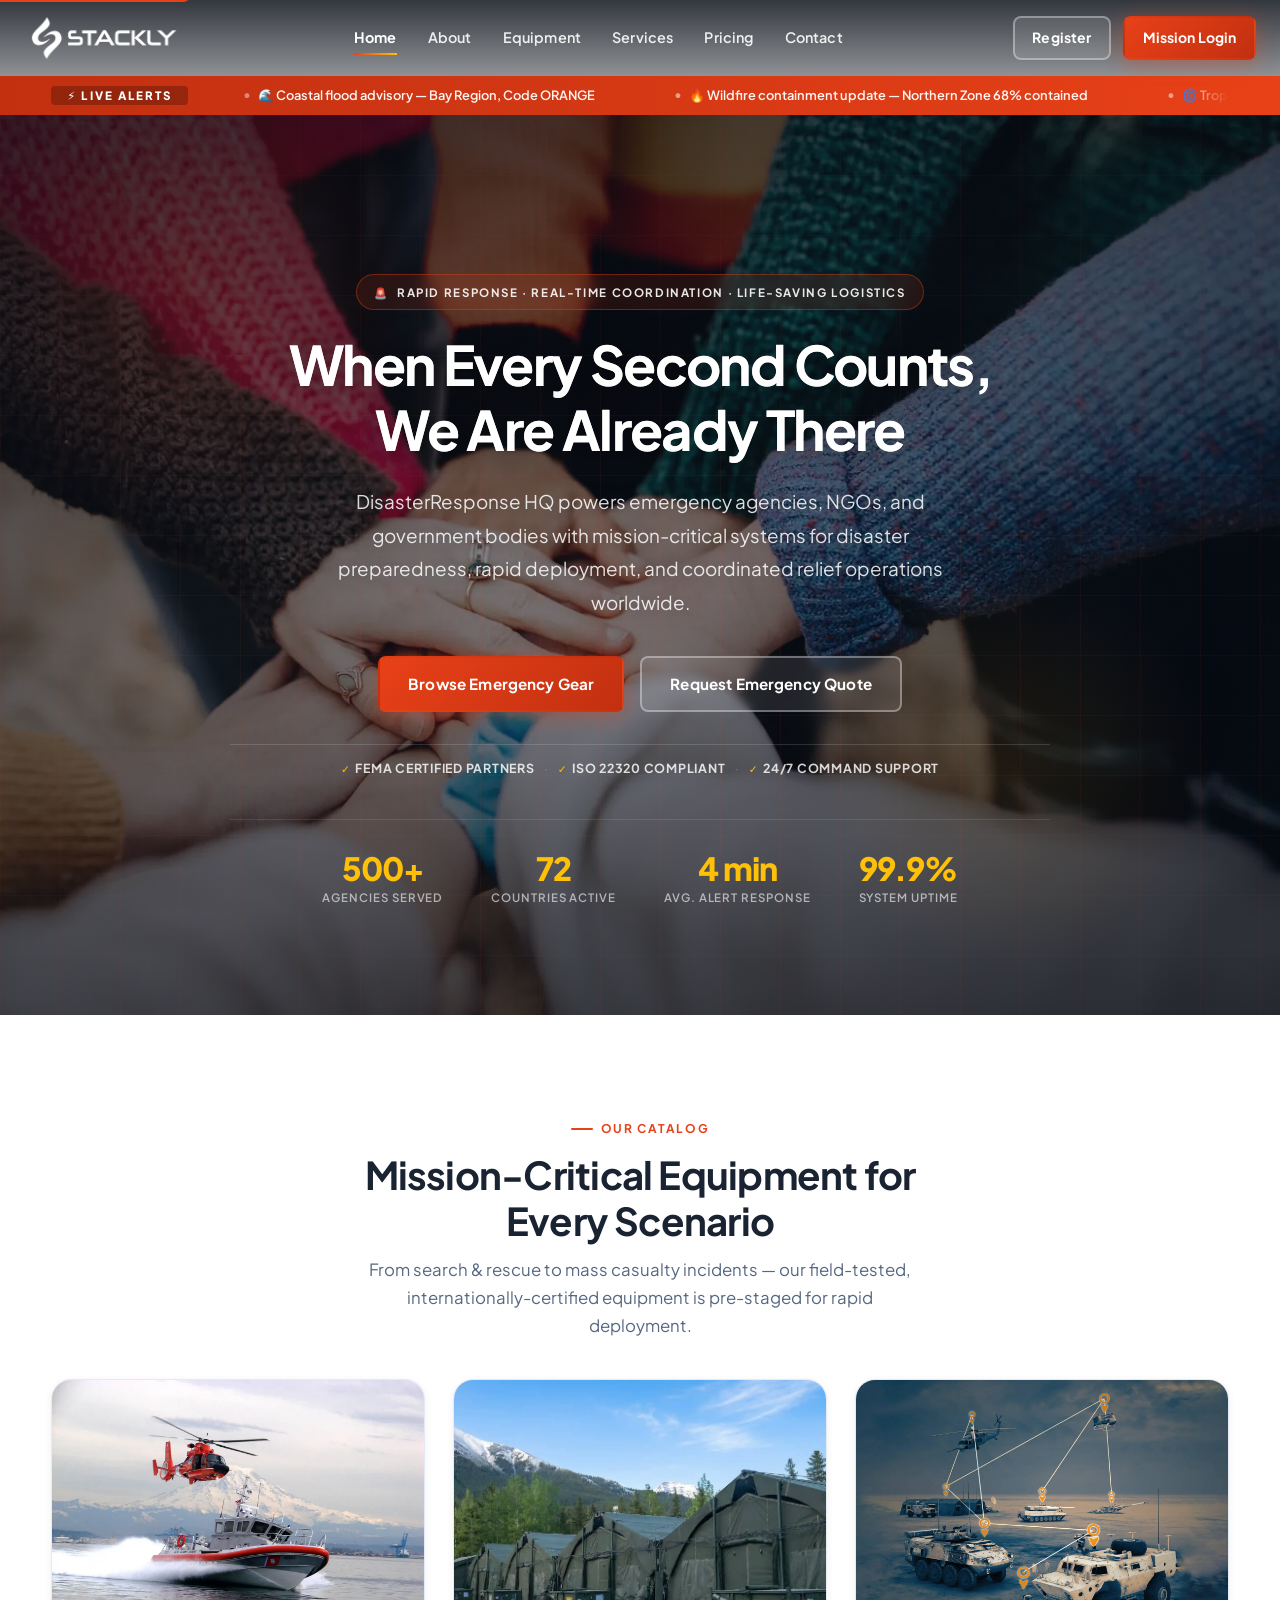
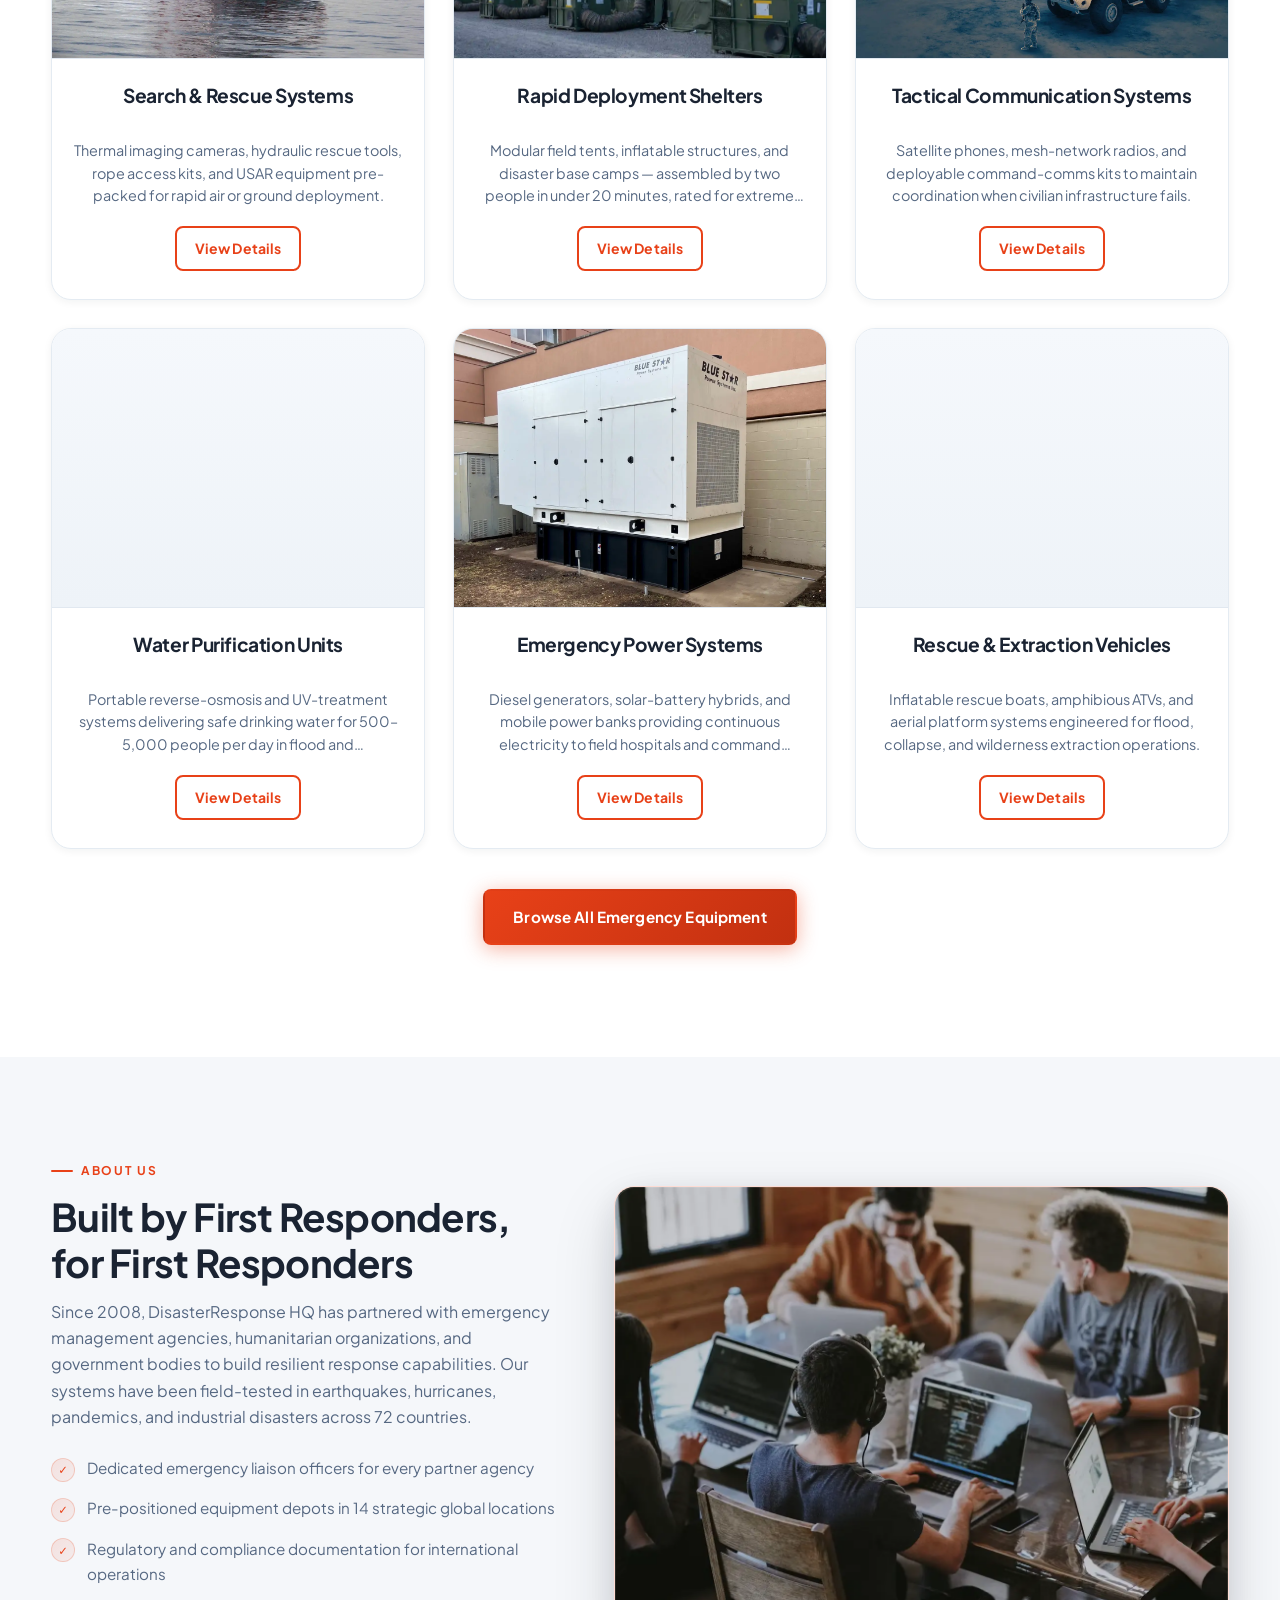
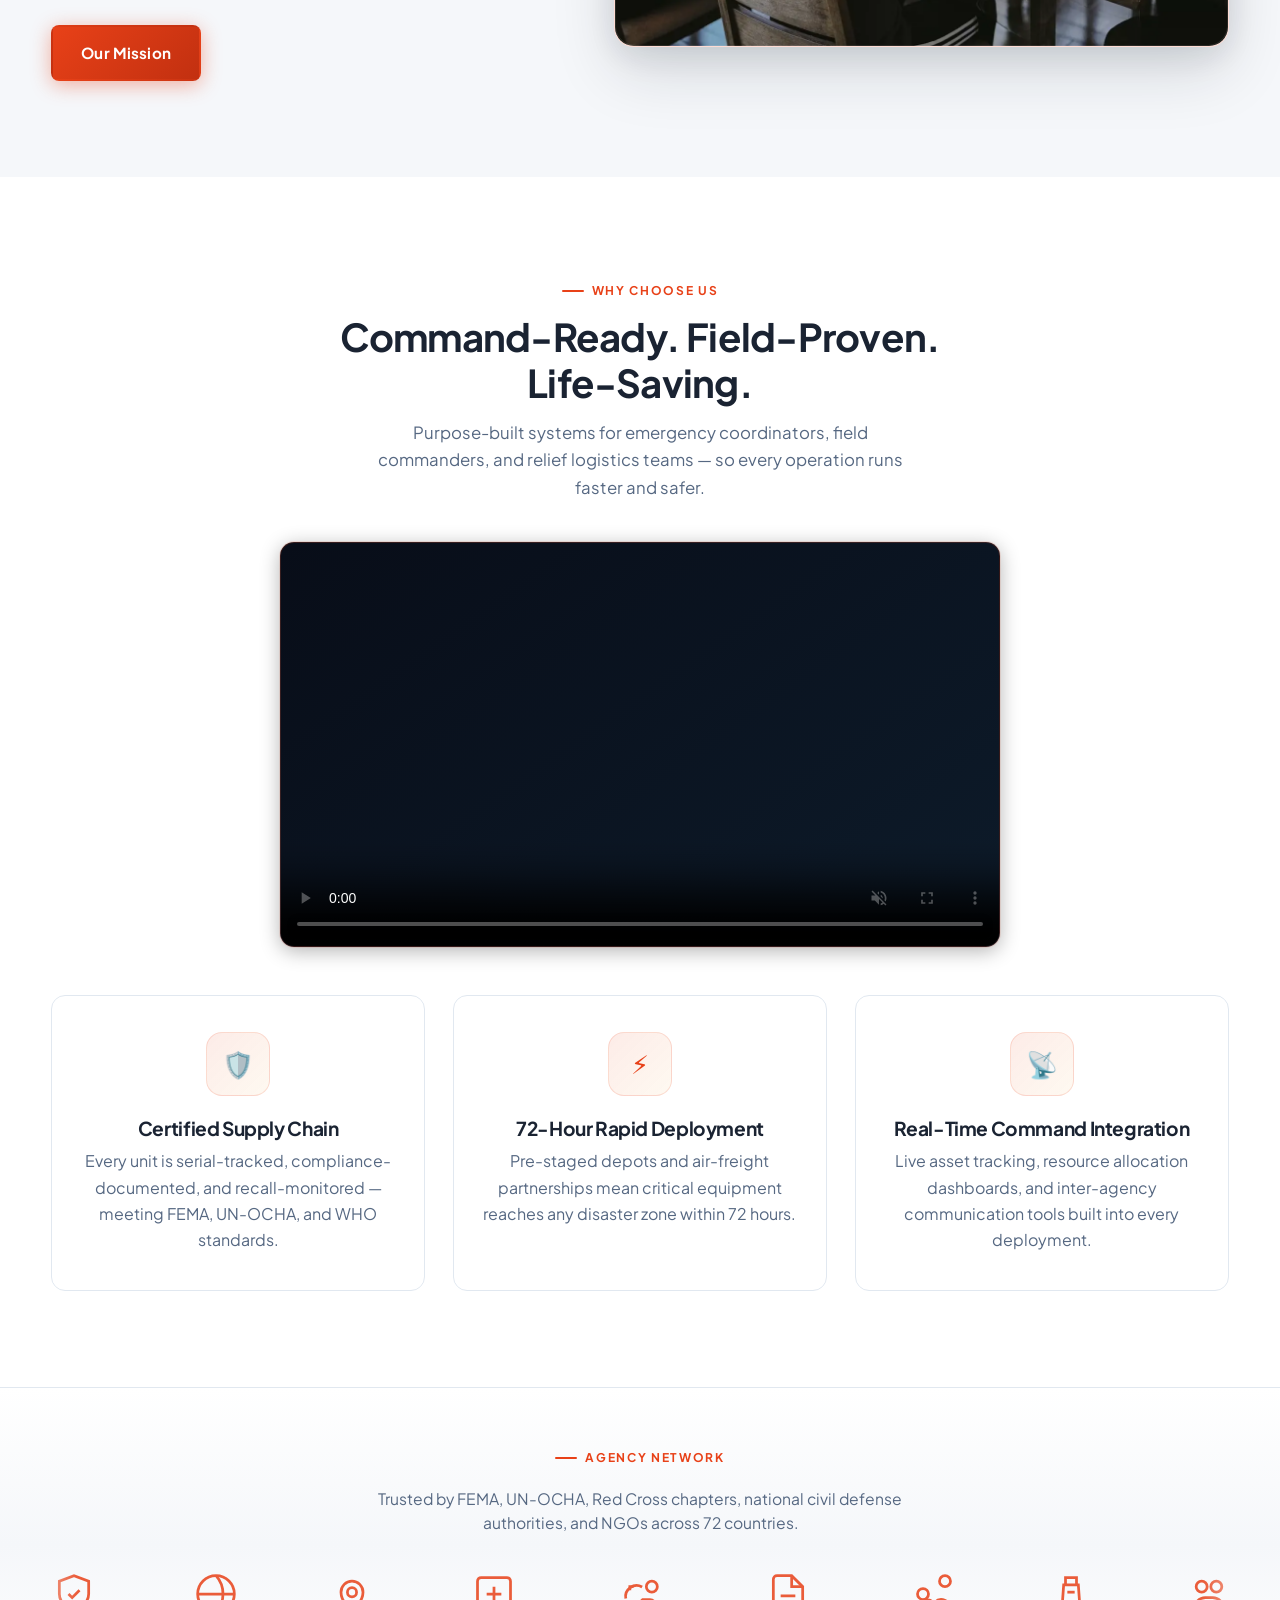
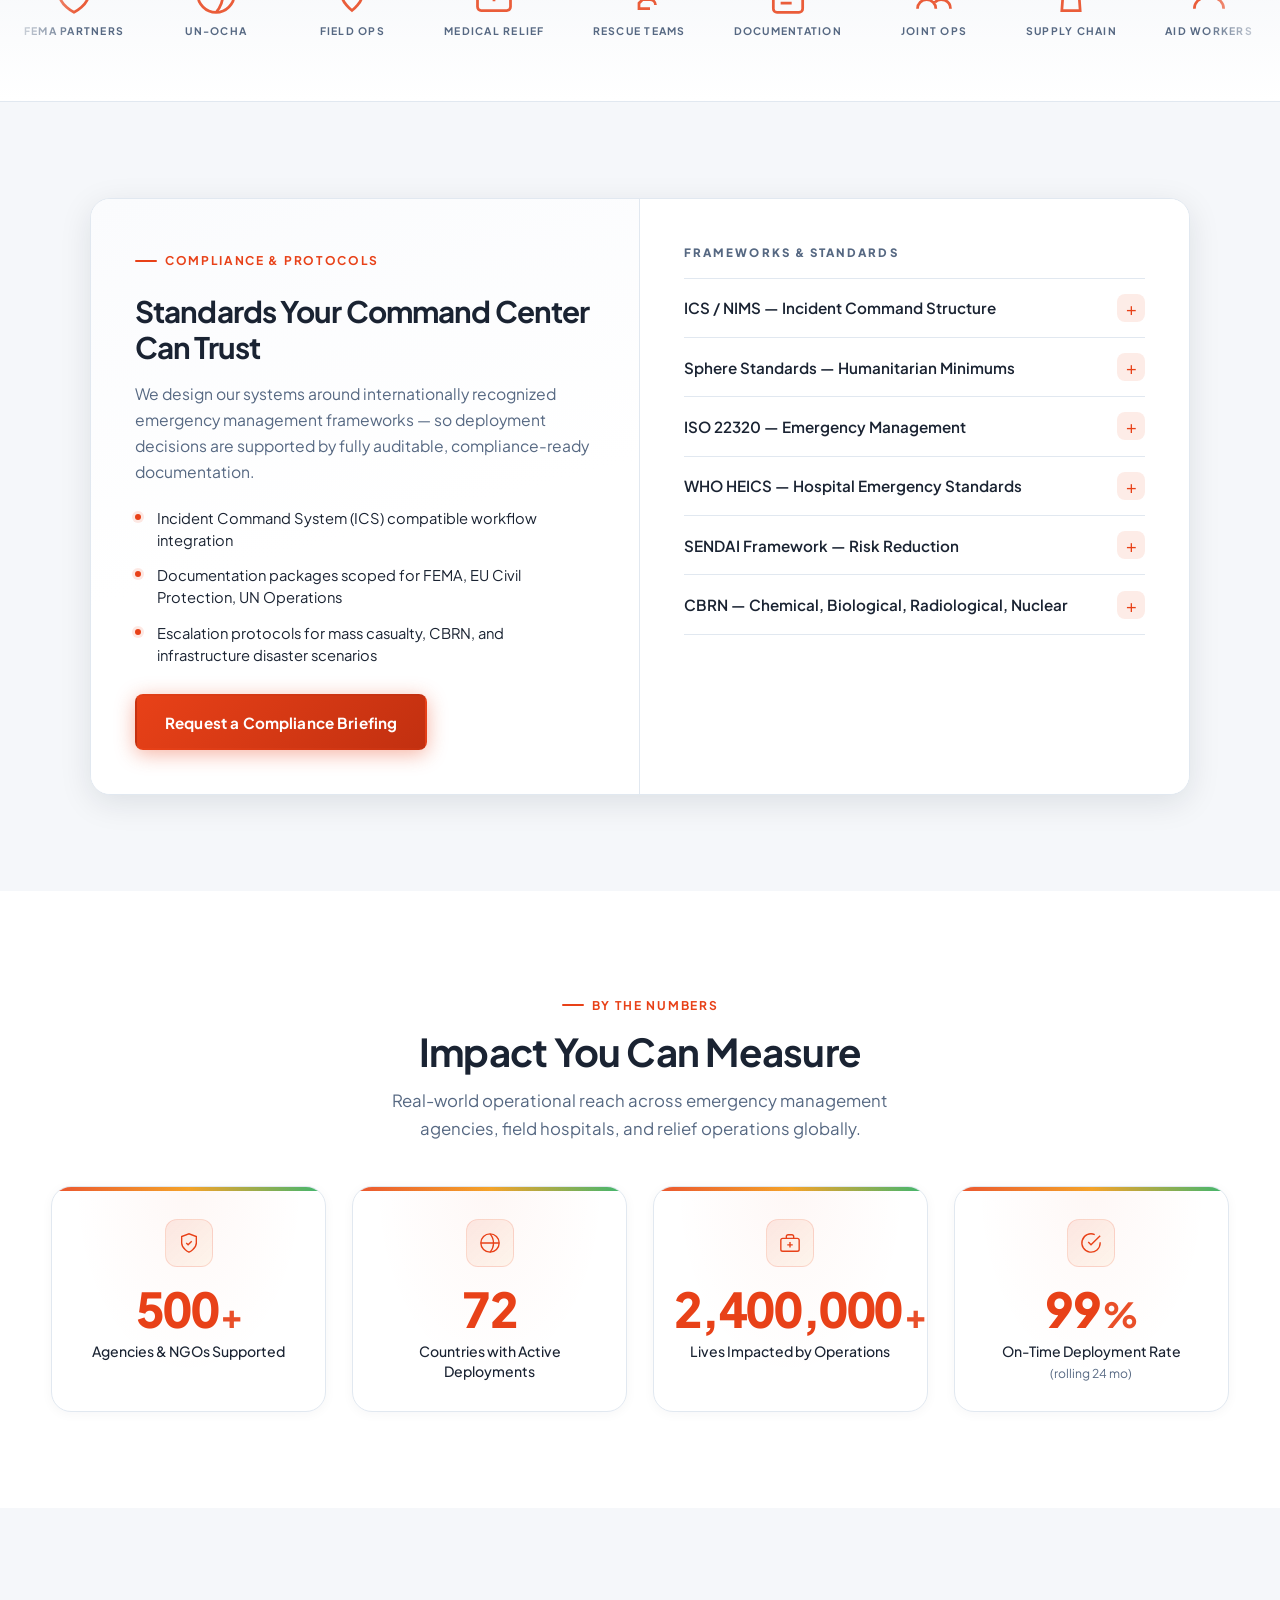
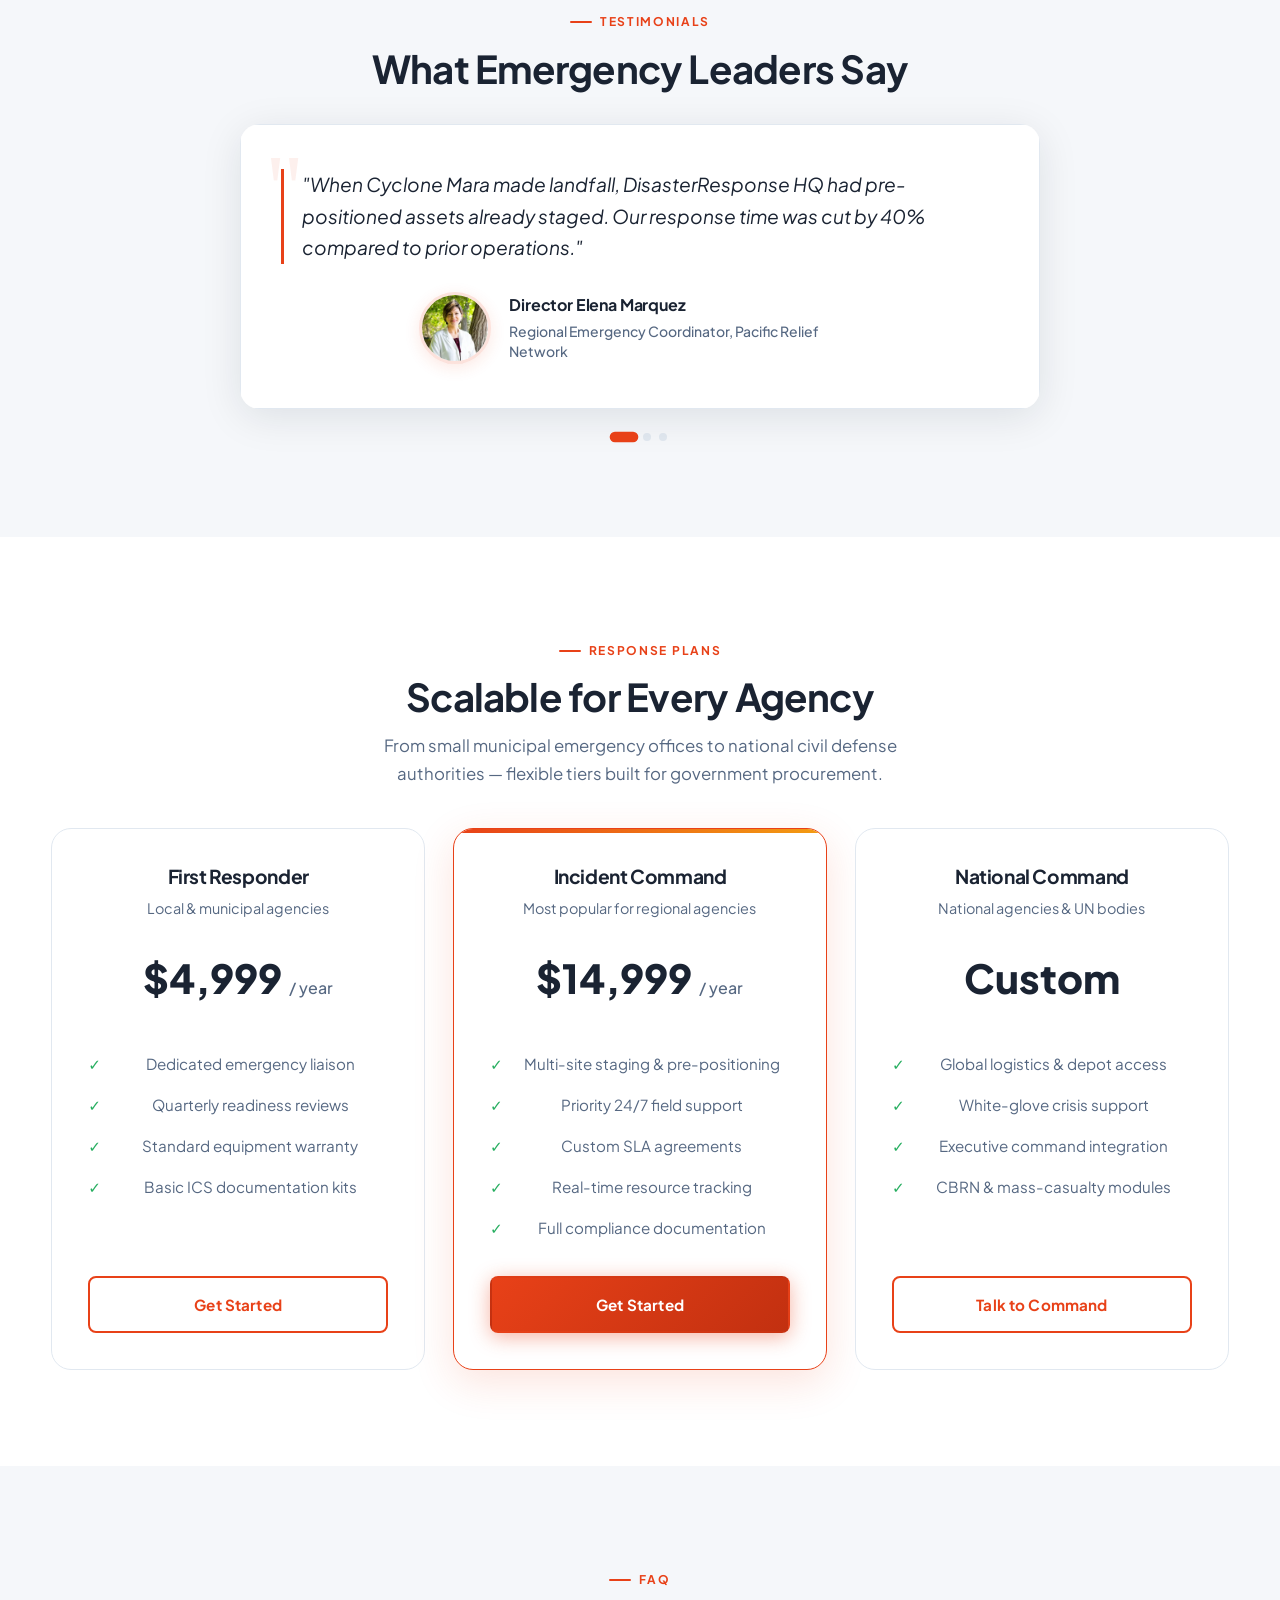
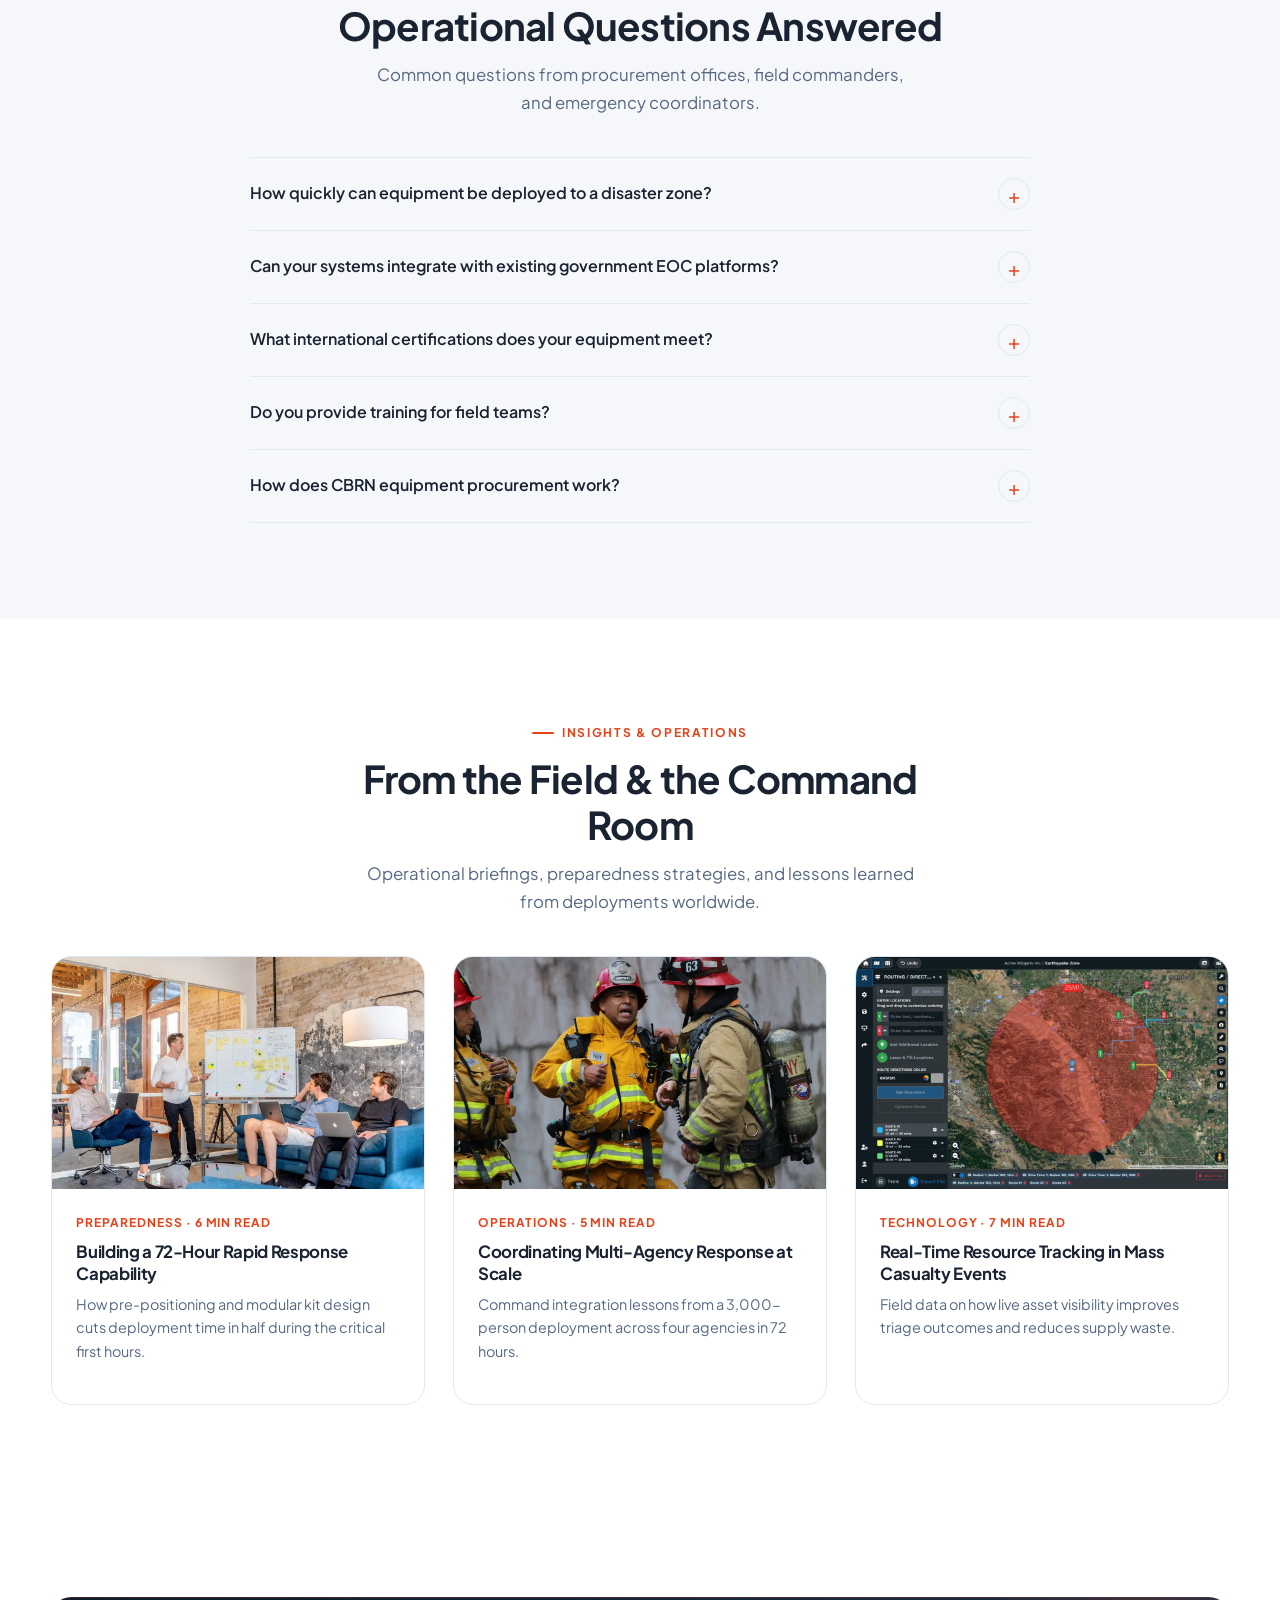
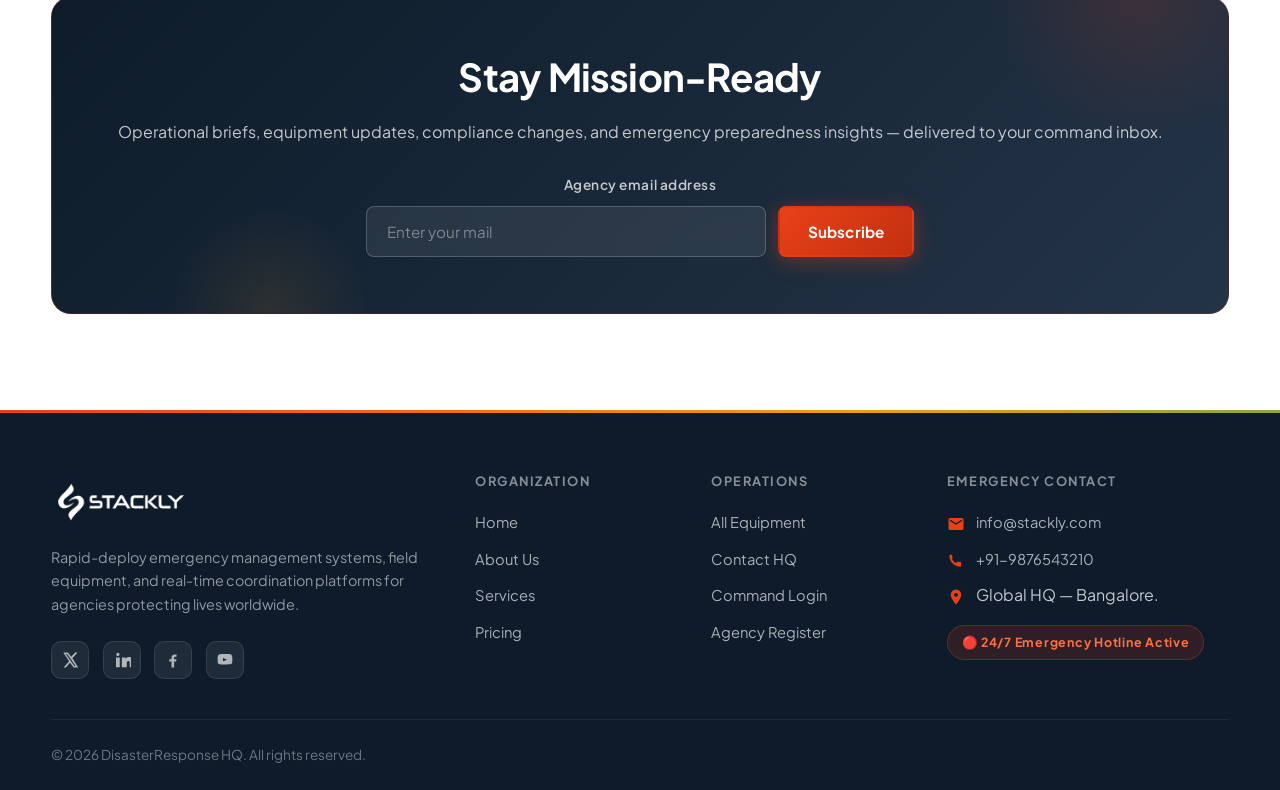
==== commit a105cc11: "updated" ====
--- a/index.html
+++ b/index.html
@@ -134,7 +134,7 @@
           </article>
           <article class="product-card product-card--catalog" data-aos="fade-up" data-aos-delay="80">
             <div class="product-card__media">
-              <img src="images/deployment_shelter.webp" width="1200" height="900" alt="Emergency field shelter tents deployed at disaster site" loading="lazy" decoding="async" />
+              <img src="images/deployment_Shelter.webp" width="1200" height="900" alt="Emergency field shelter tents deployed at disaster site" loading="lazy" decoding="async" />
             </div>
             <div class="product-card__body product-card__body--center">
               <h3>Rapid Deployment Shelters</h3>
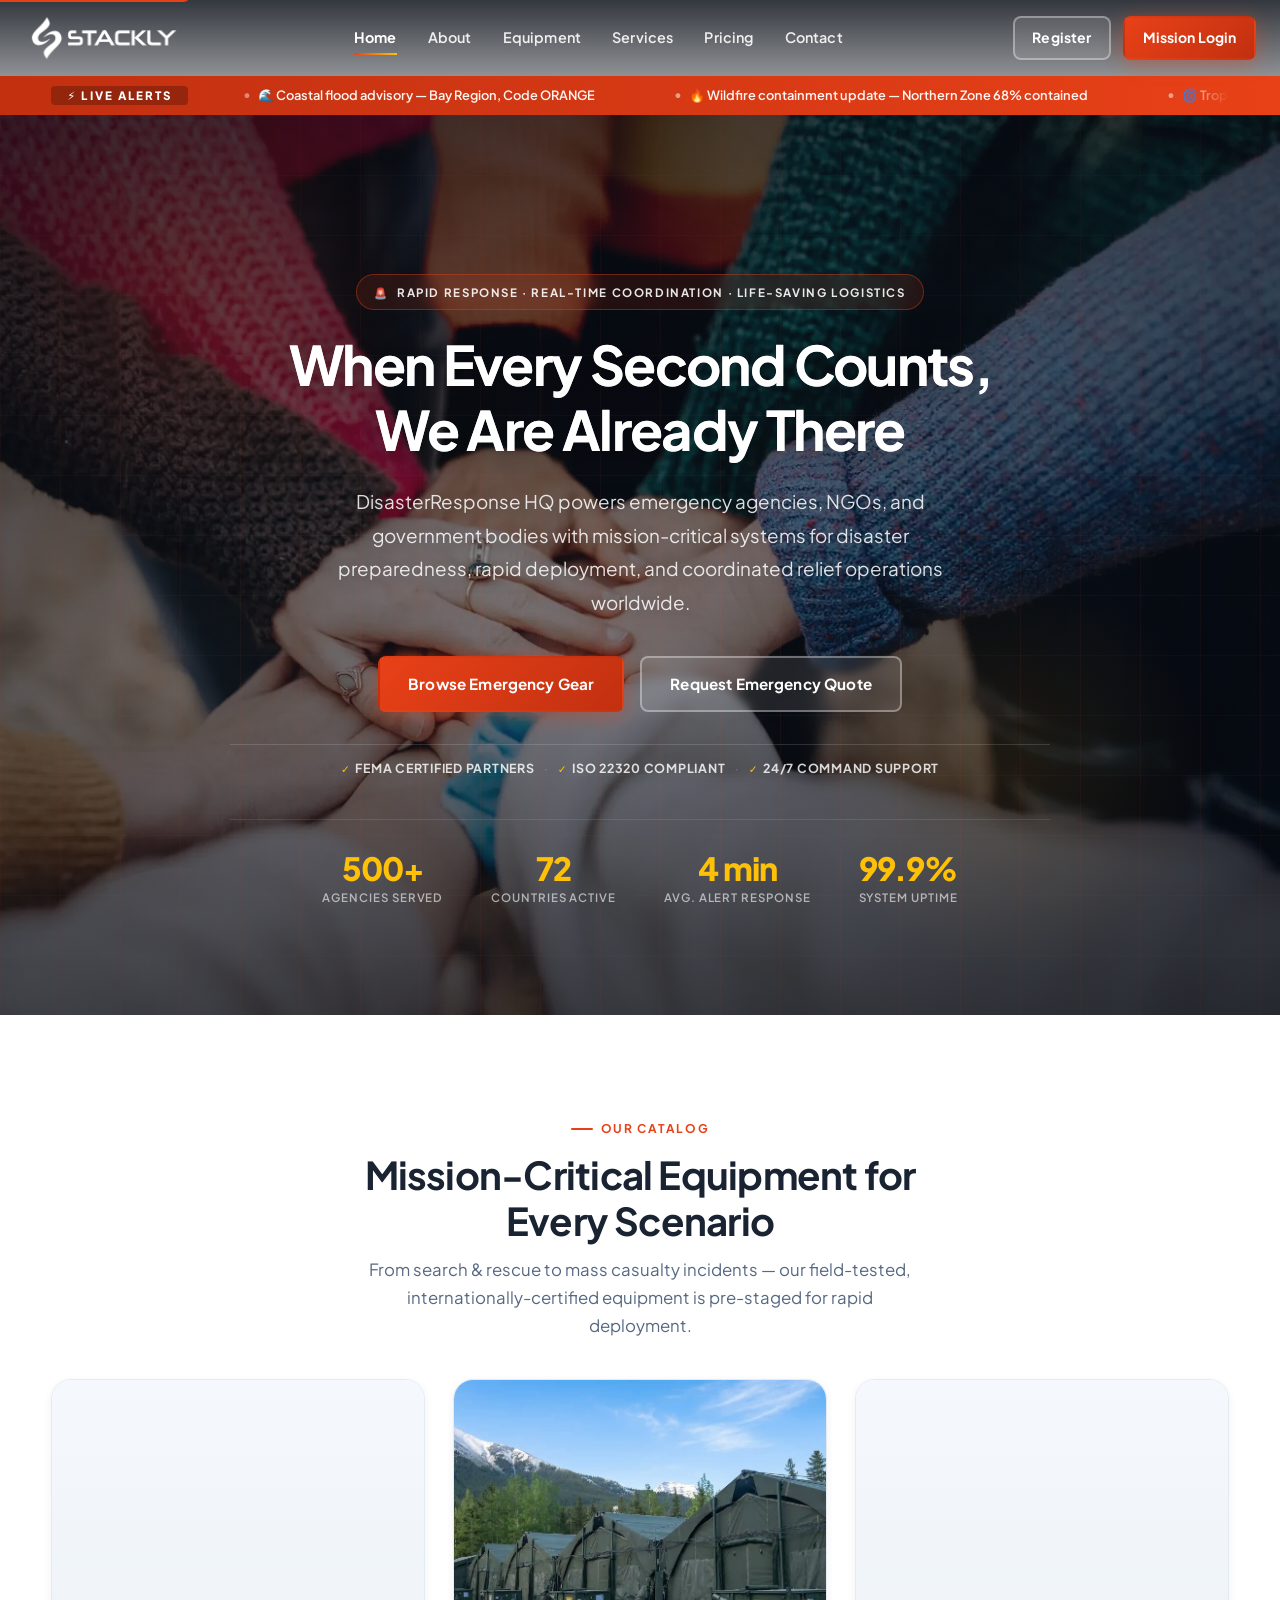
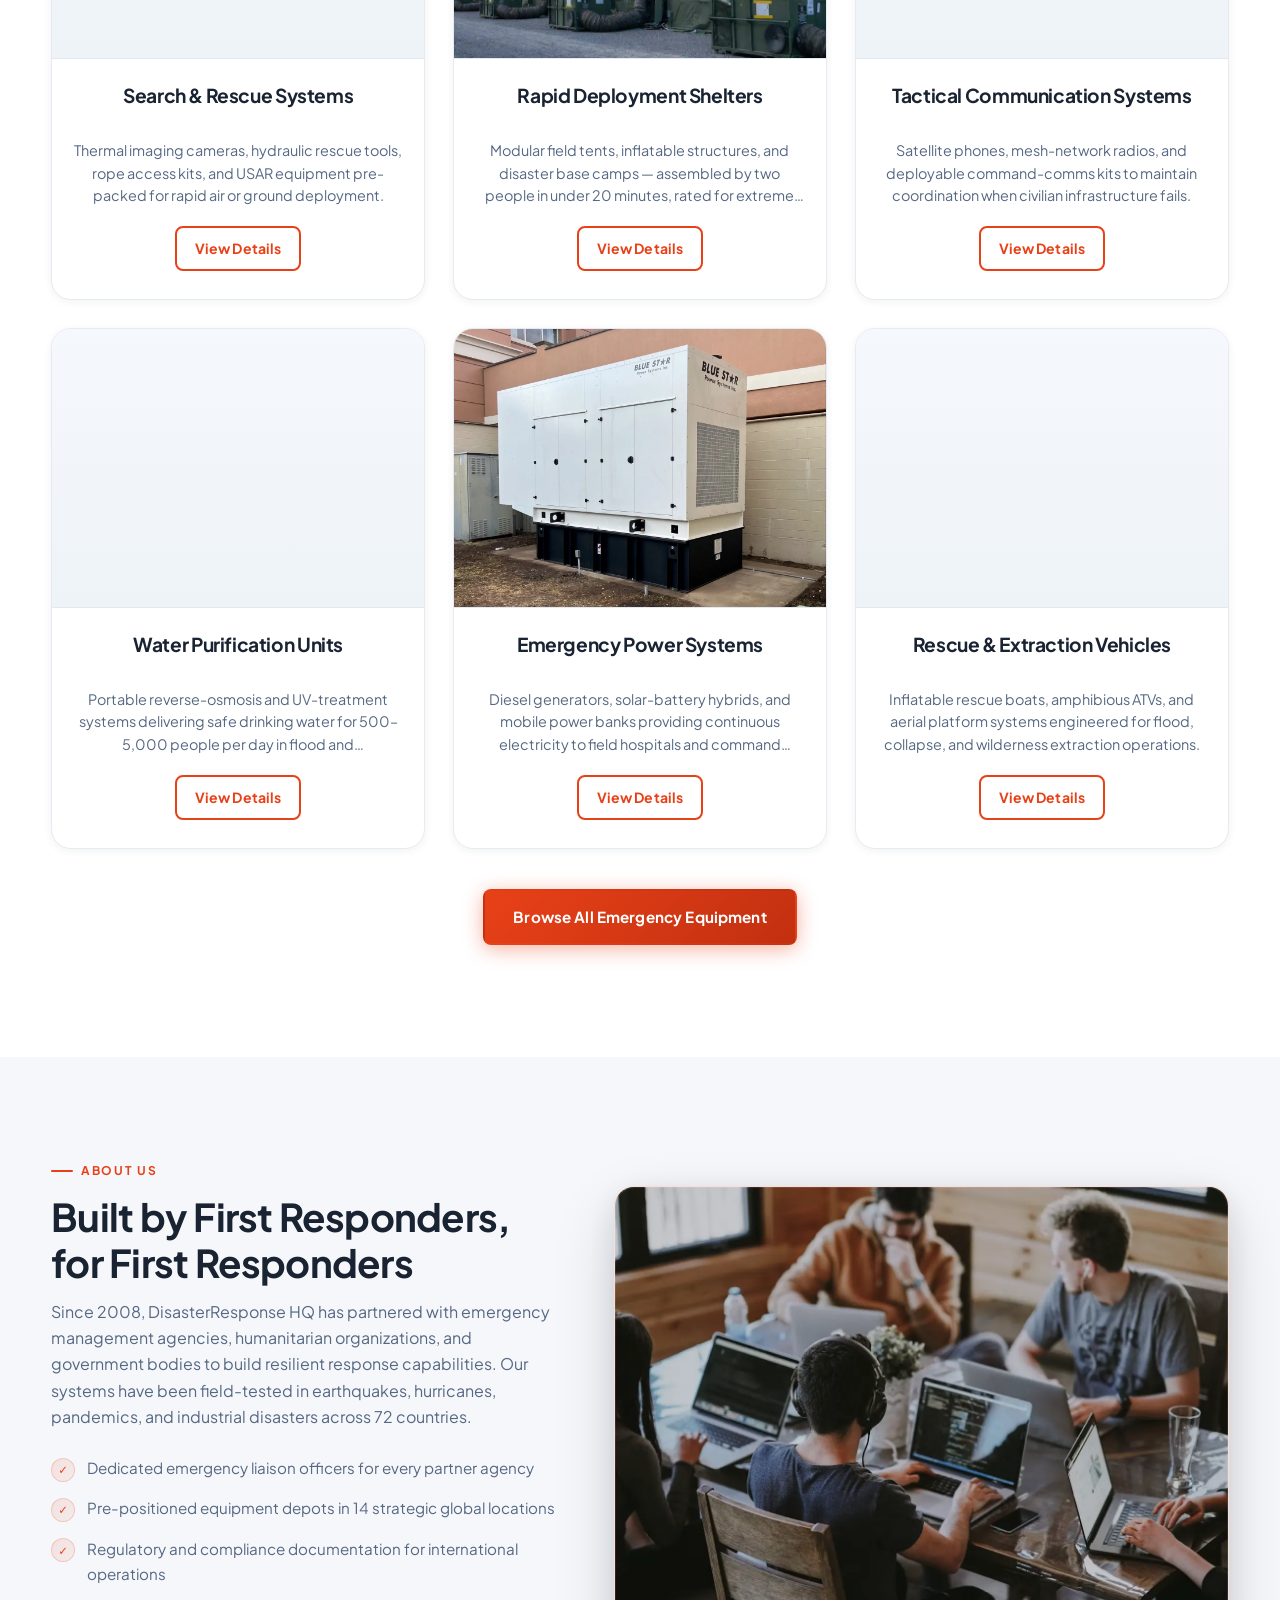
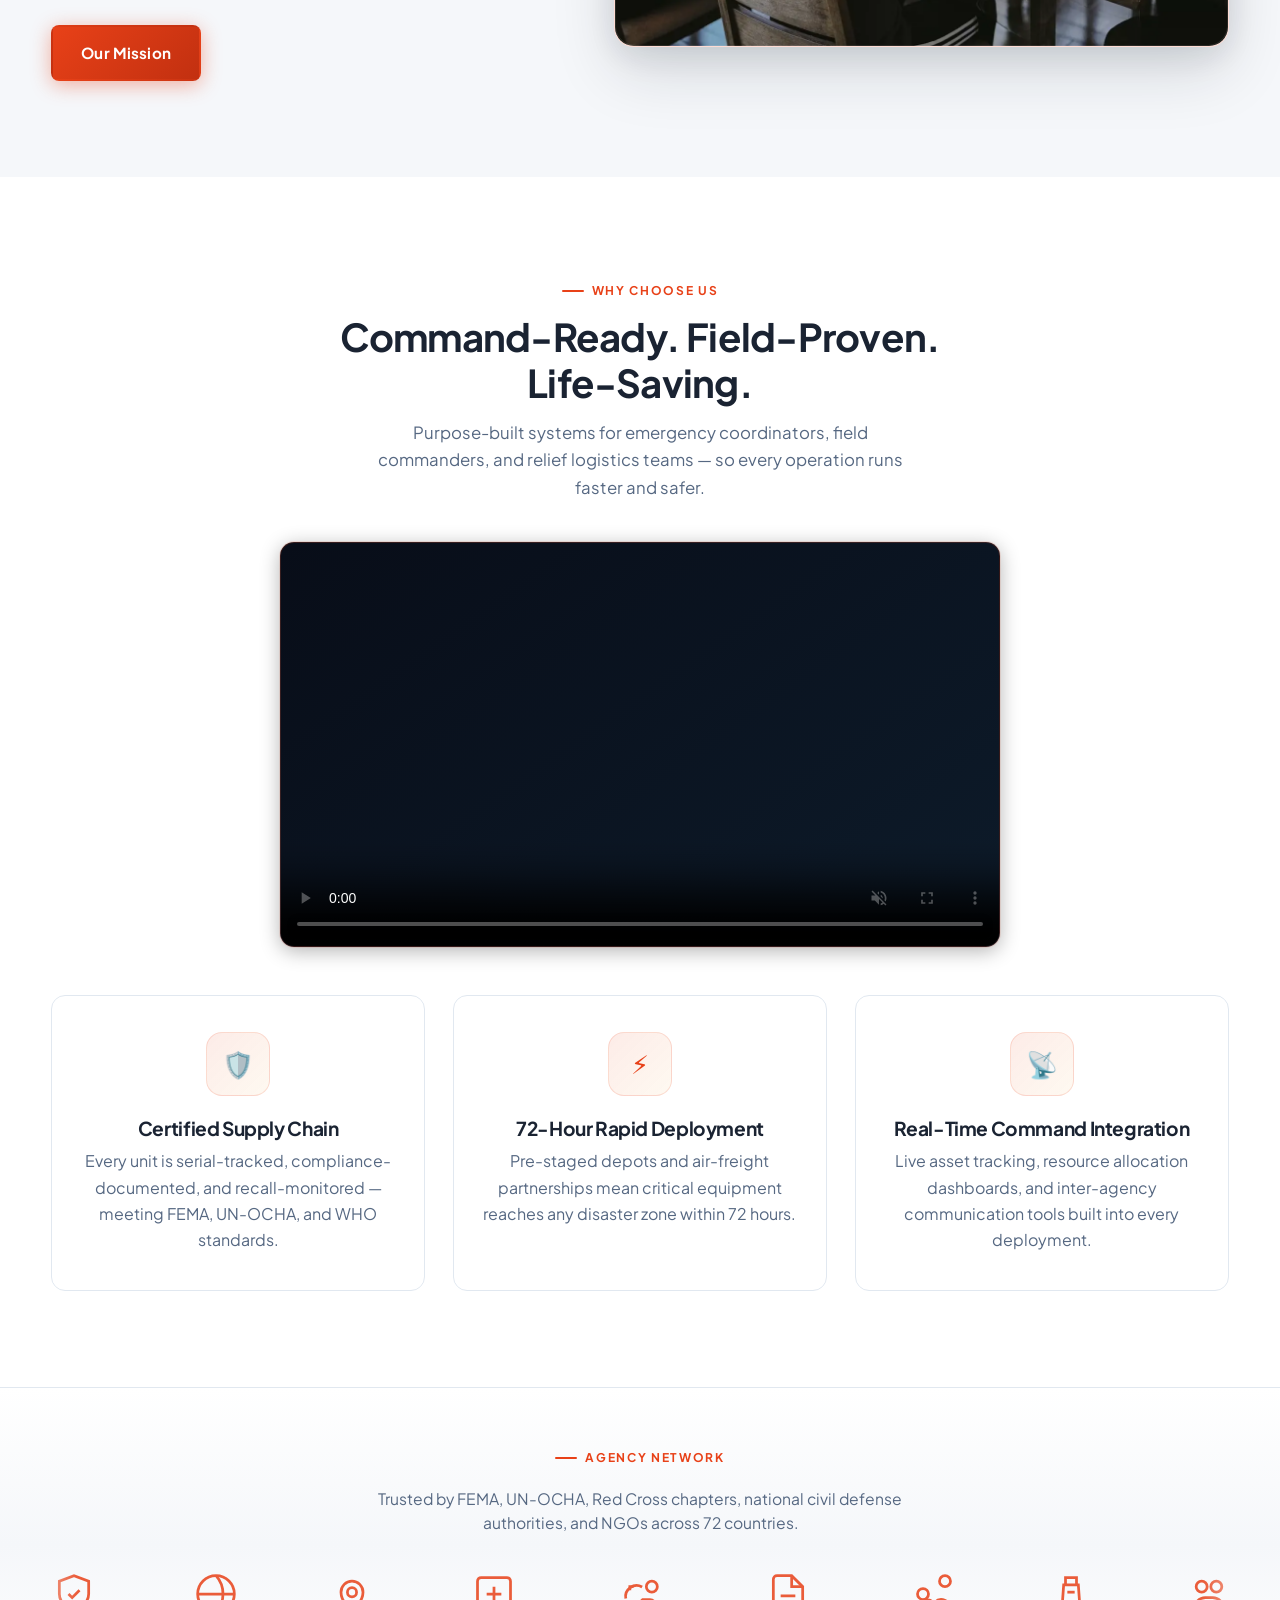
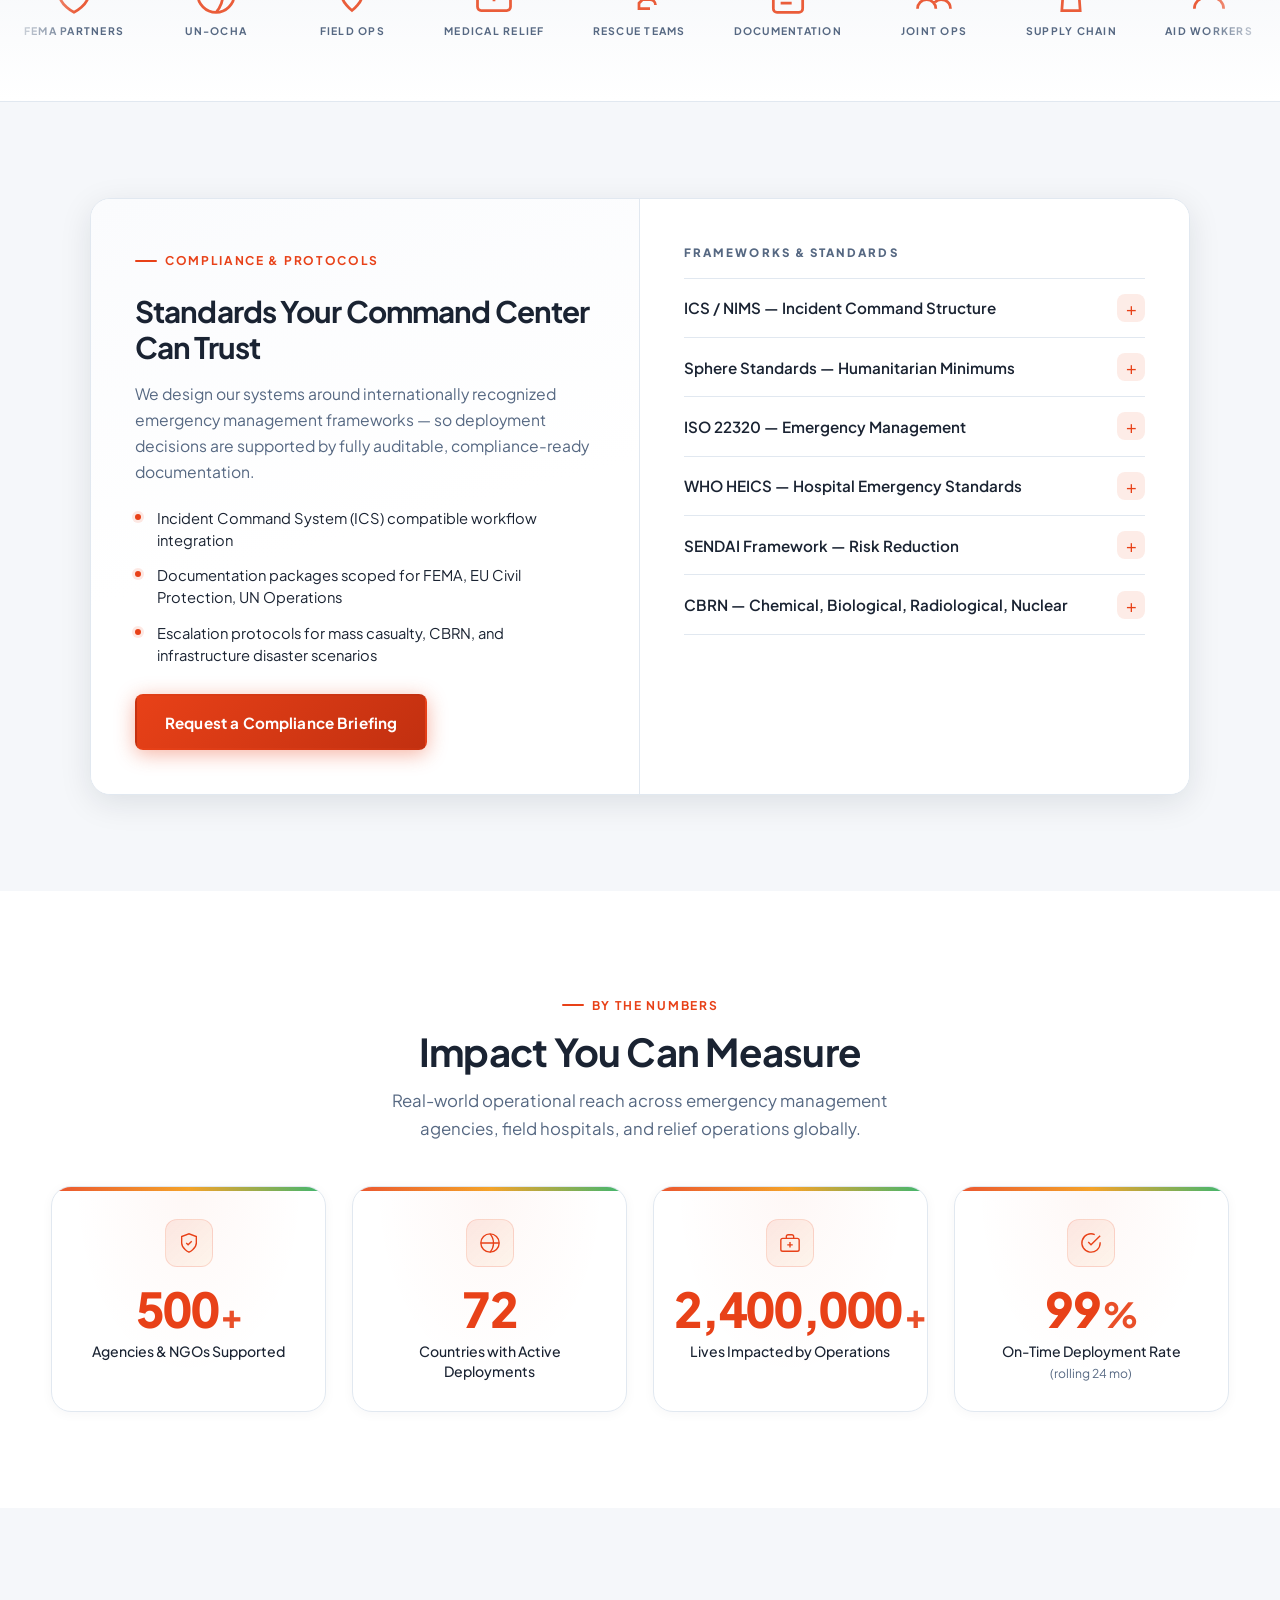
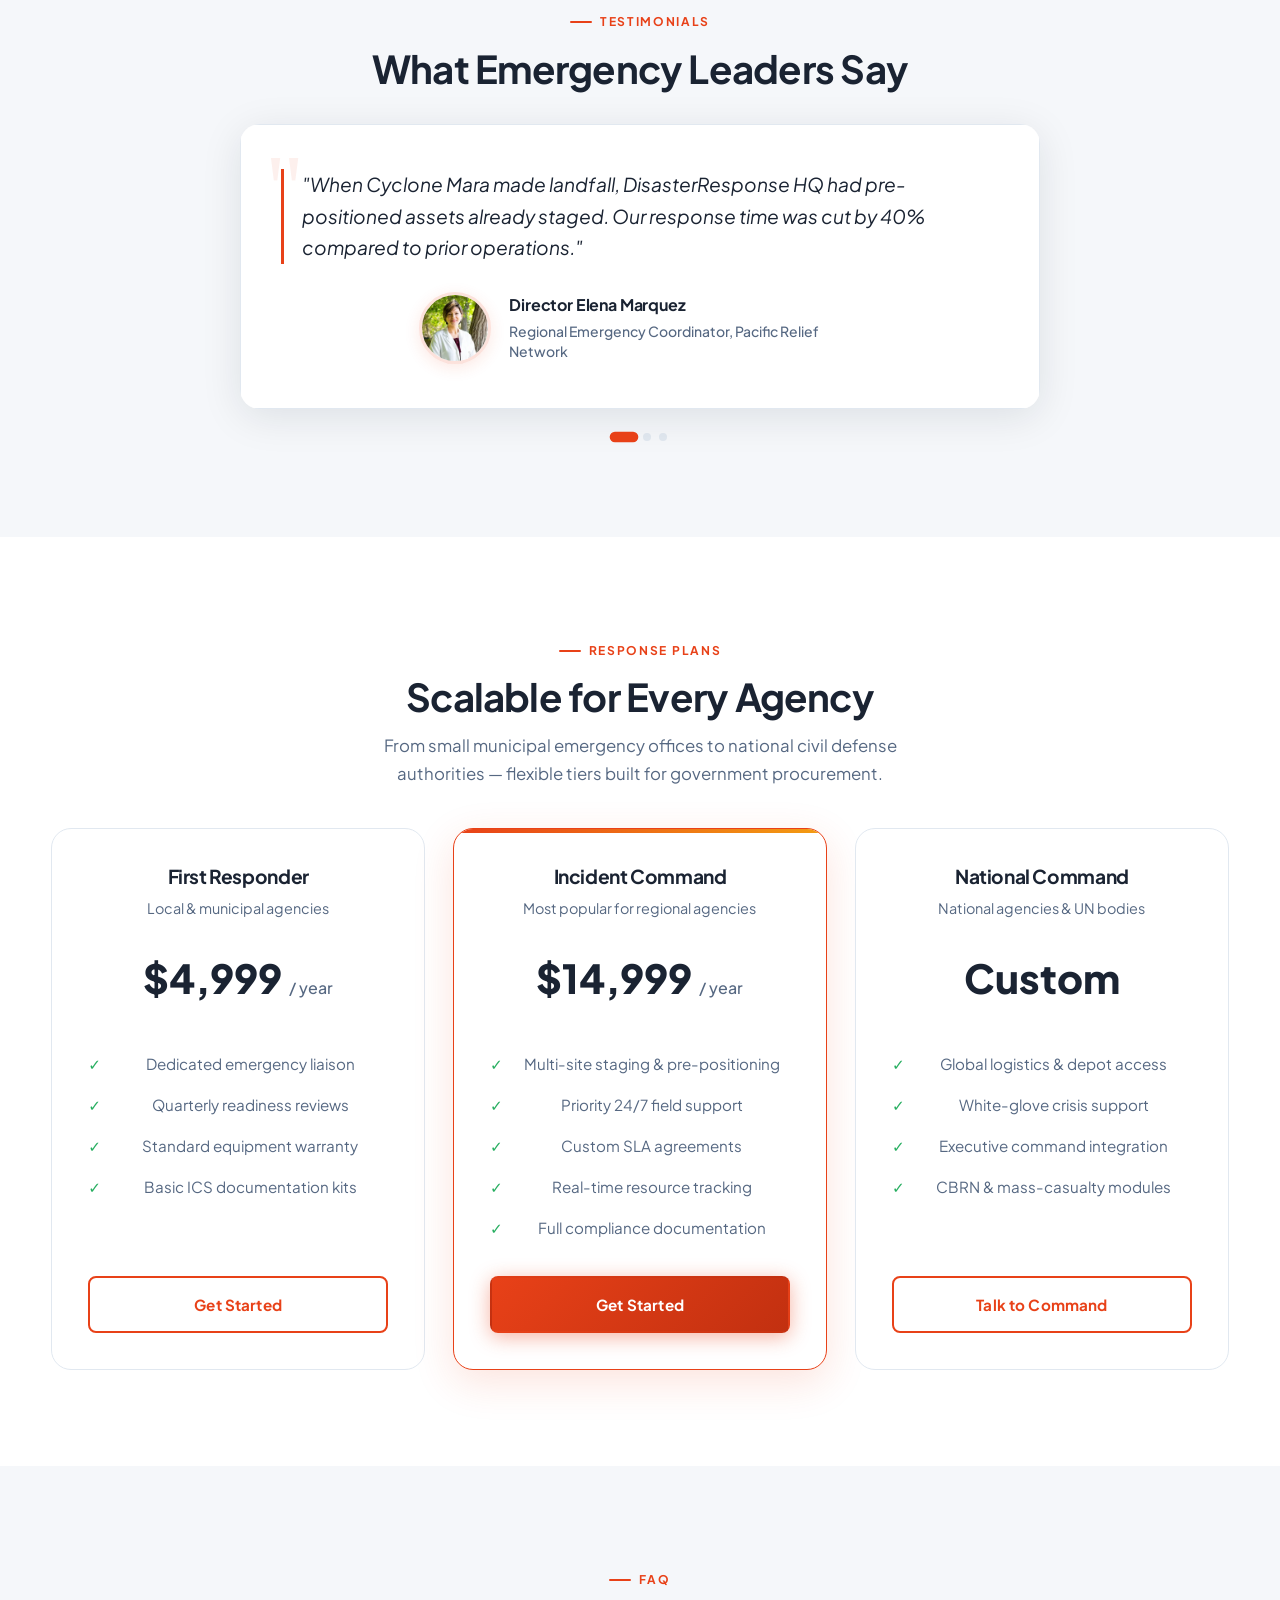
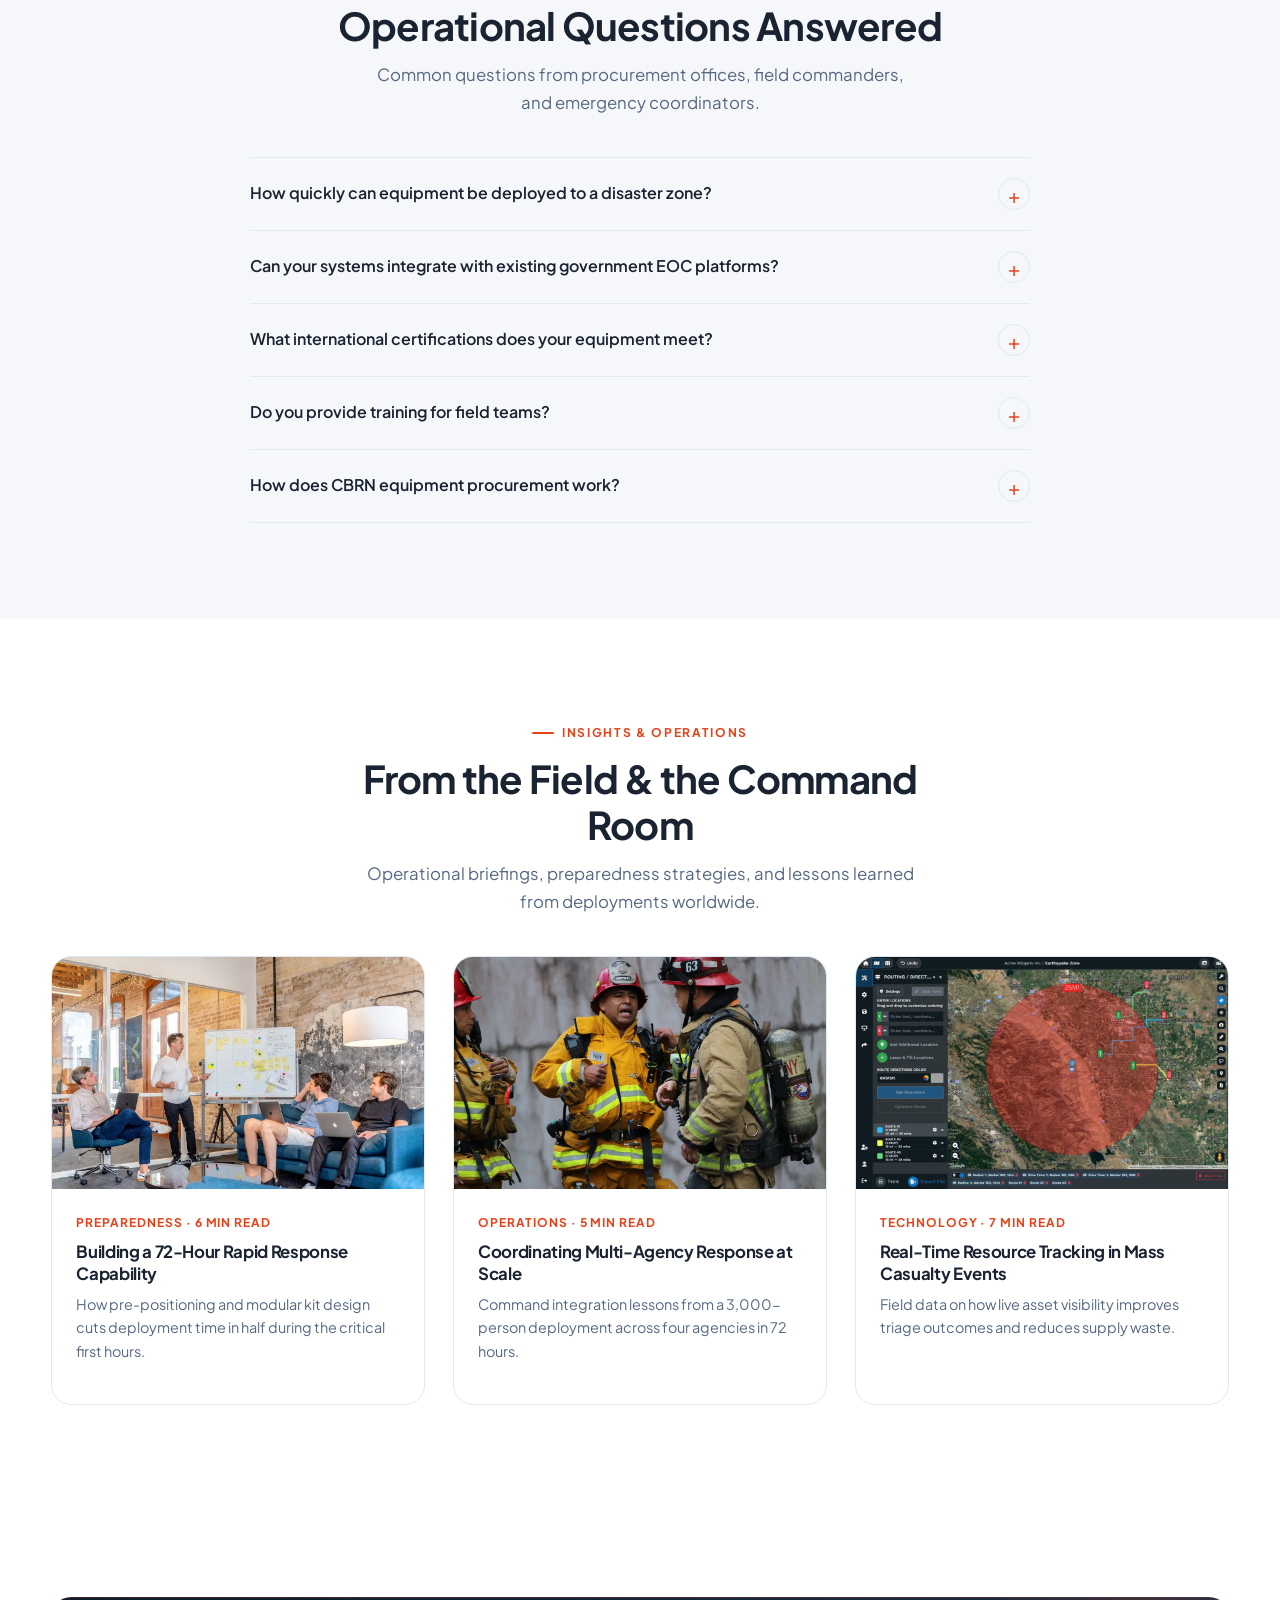
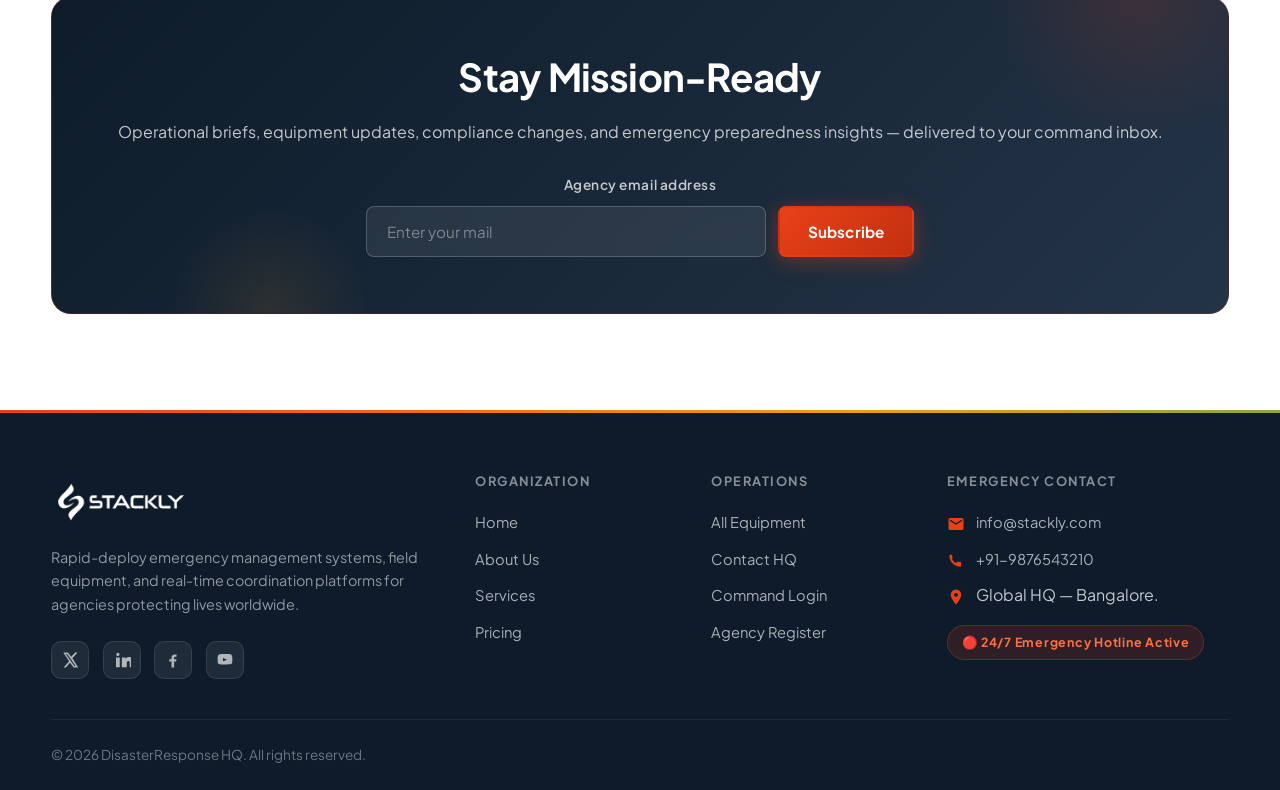
==== commit c63a390e: "updated stackly logo in dashboards" ====
--- a/index.html
+++ b/index.html
@@ -412,7 +412,7 @@
               <figure class="testimonial-slide">
                 <blockquote>"Mobile field ICUs were operational in under 6 hours after delivery. The equipment quality and team support under pressure was exceptional — truly life-saving."</blockquote>
                 <figcaption class="testimonial-slide__footer">
-                  <img class="testimonial-slide__avatar" src="images/testimonials/Sarah-chen.webp" width="160" height="160" alt="Portrait of Dr. Sarah Chen" loading="lazy" decoding="async" />
+                  <img class="testimonial-slide__avatar" src="images/partners/Profile-1.webp" width="160" height="160" alt="Portrait of Dr. Sarah Chen" loading="lazy" decoding="async" />
                   <div class="testimonial-slide__meta">
                     <cite>Dr. Sarah Chen</cite>
                     <span class="testimonial-slide__role">Field Medical Director, International Humanitarian Response</span>
--- a/css/style.css
+++ b/css/style.css
@@ -180,7 +180,7 @@
    RESET & BASE
    ============================================================ */
 *, *::before, *::after { box-sizing: border-box; }
-html { scroll-behavior: smooth; }
+html { scroll-behavior: smooth; overflow-x: hidden; }
 
 body {
   margin: 0;
@@ -190,6 +190,7 @@
   color: var(--color-text);
   background: var(--color-bg);
   -webkit-font-smoothing: antialiased;
+  overflow-x: hidden;
 }
 
 img { max-width: 100%; height: auto; display: block; }
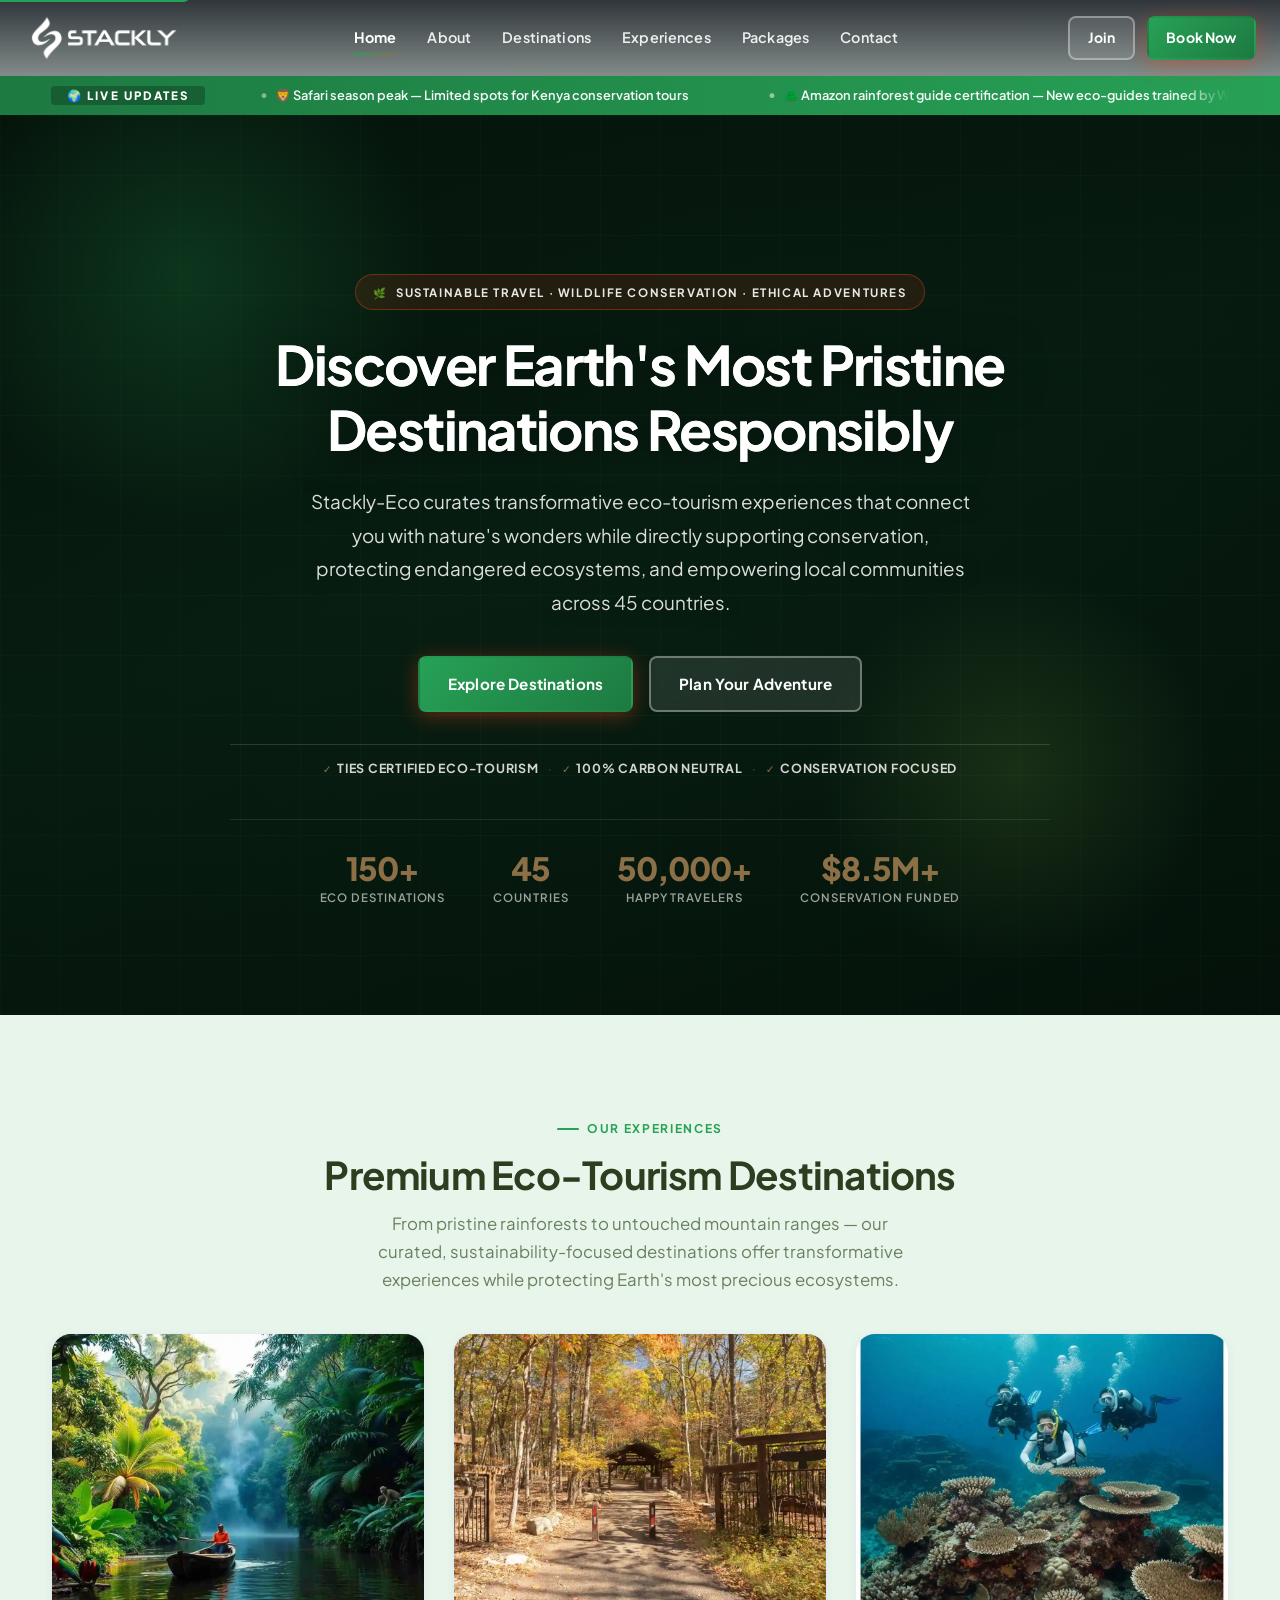
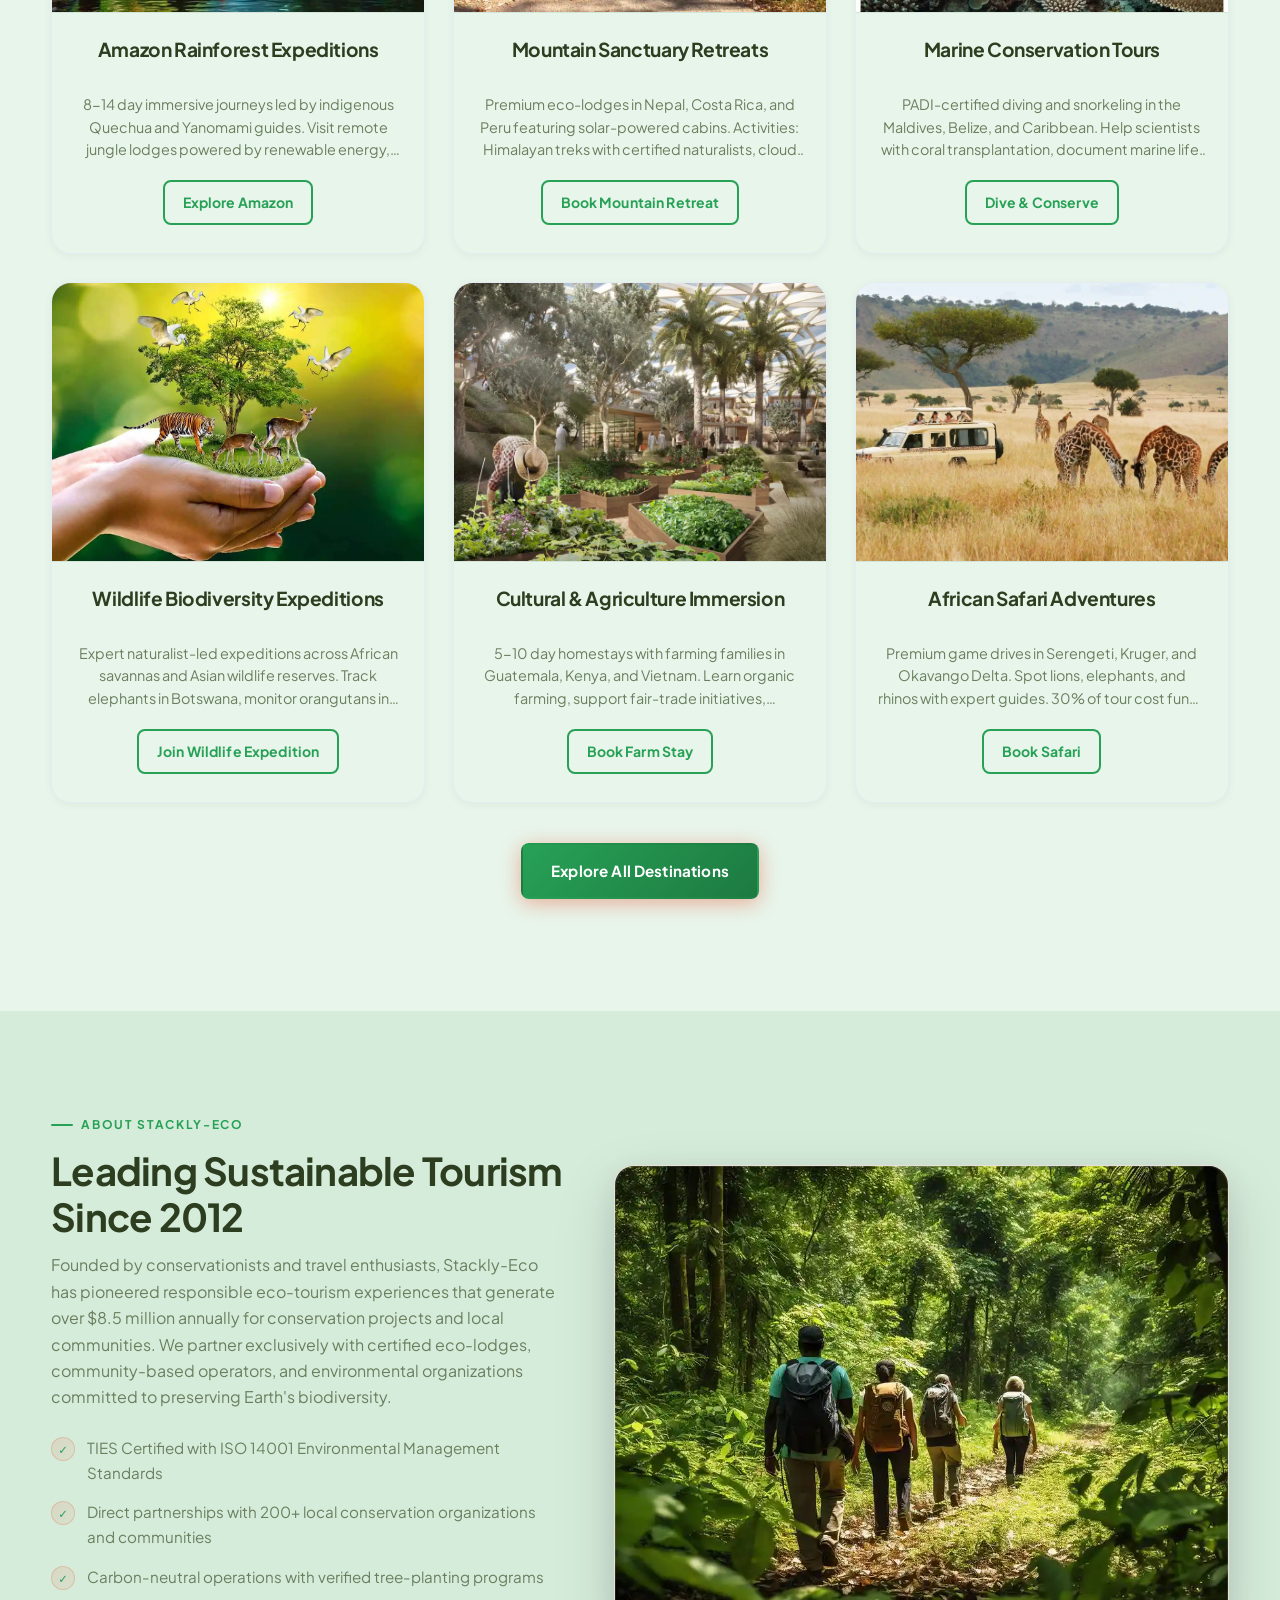
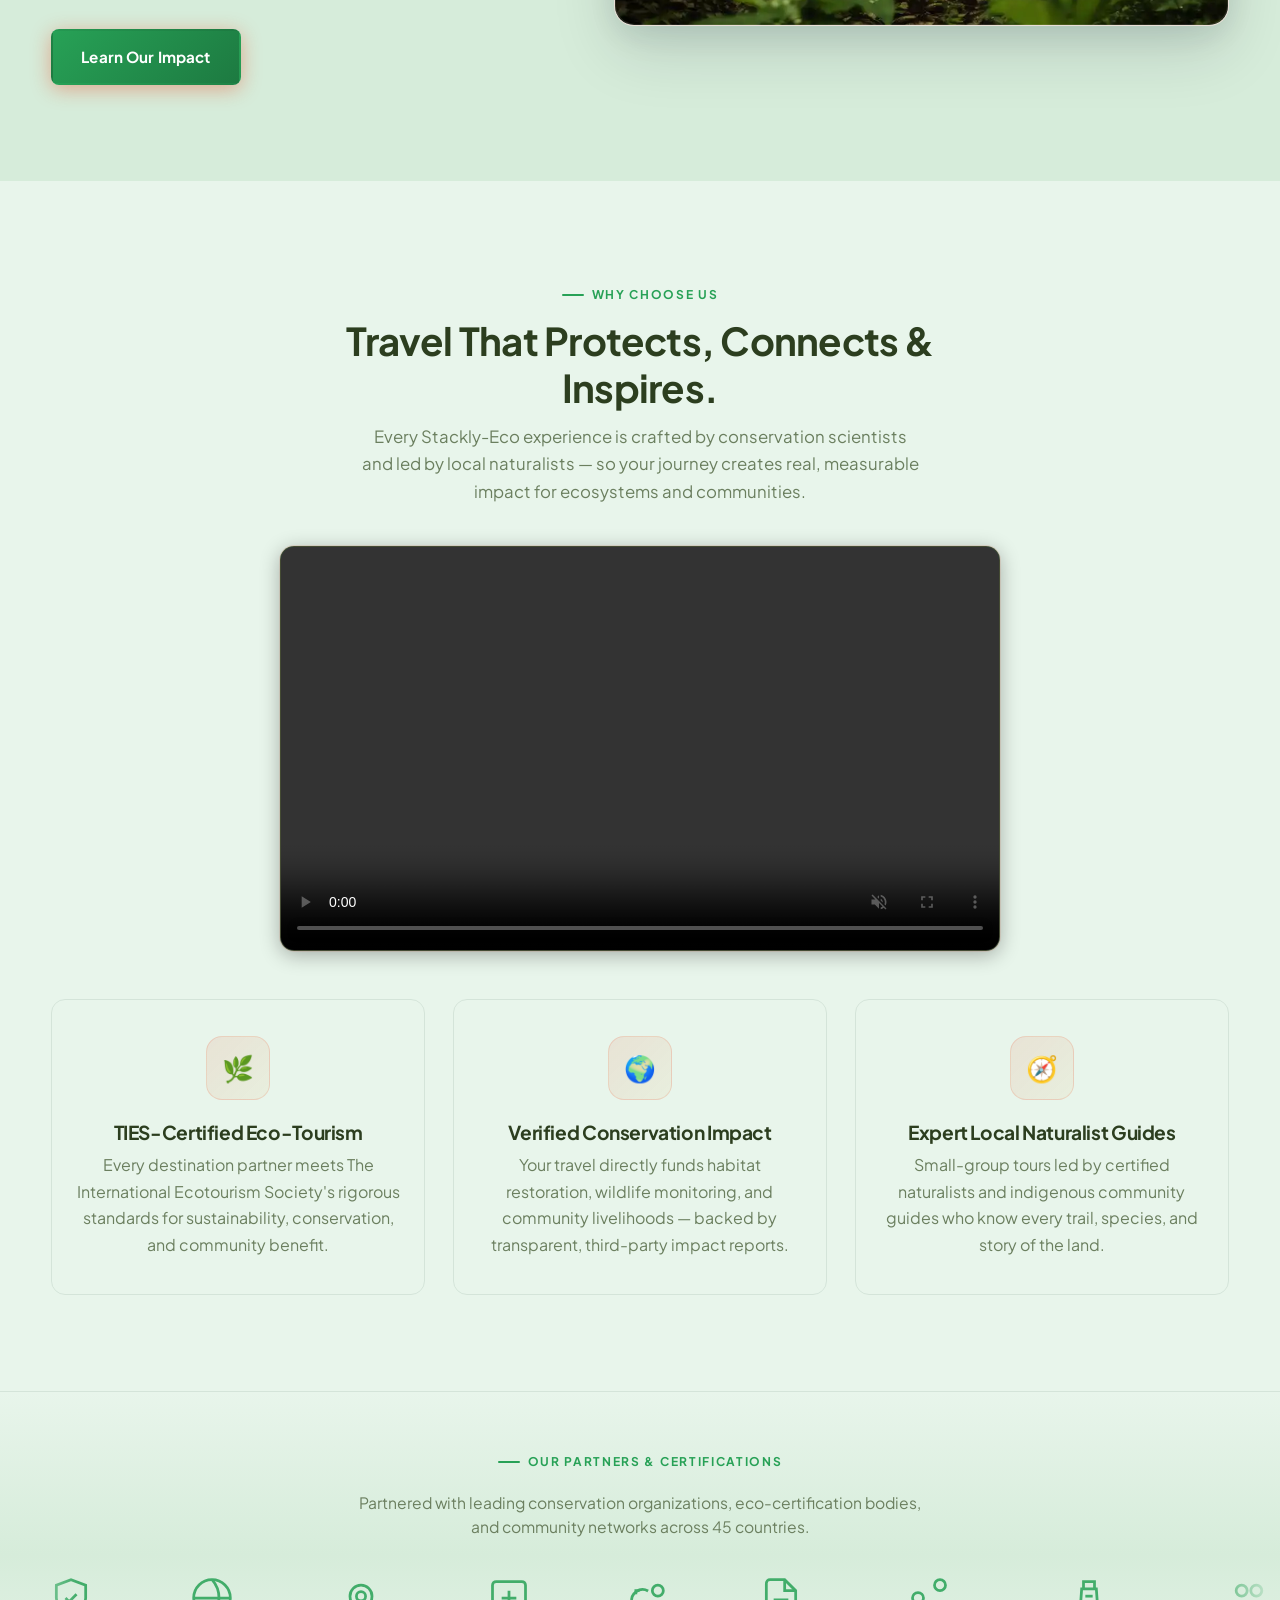
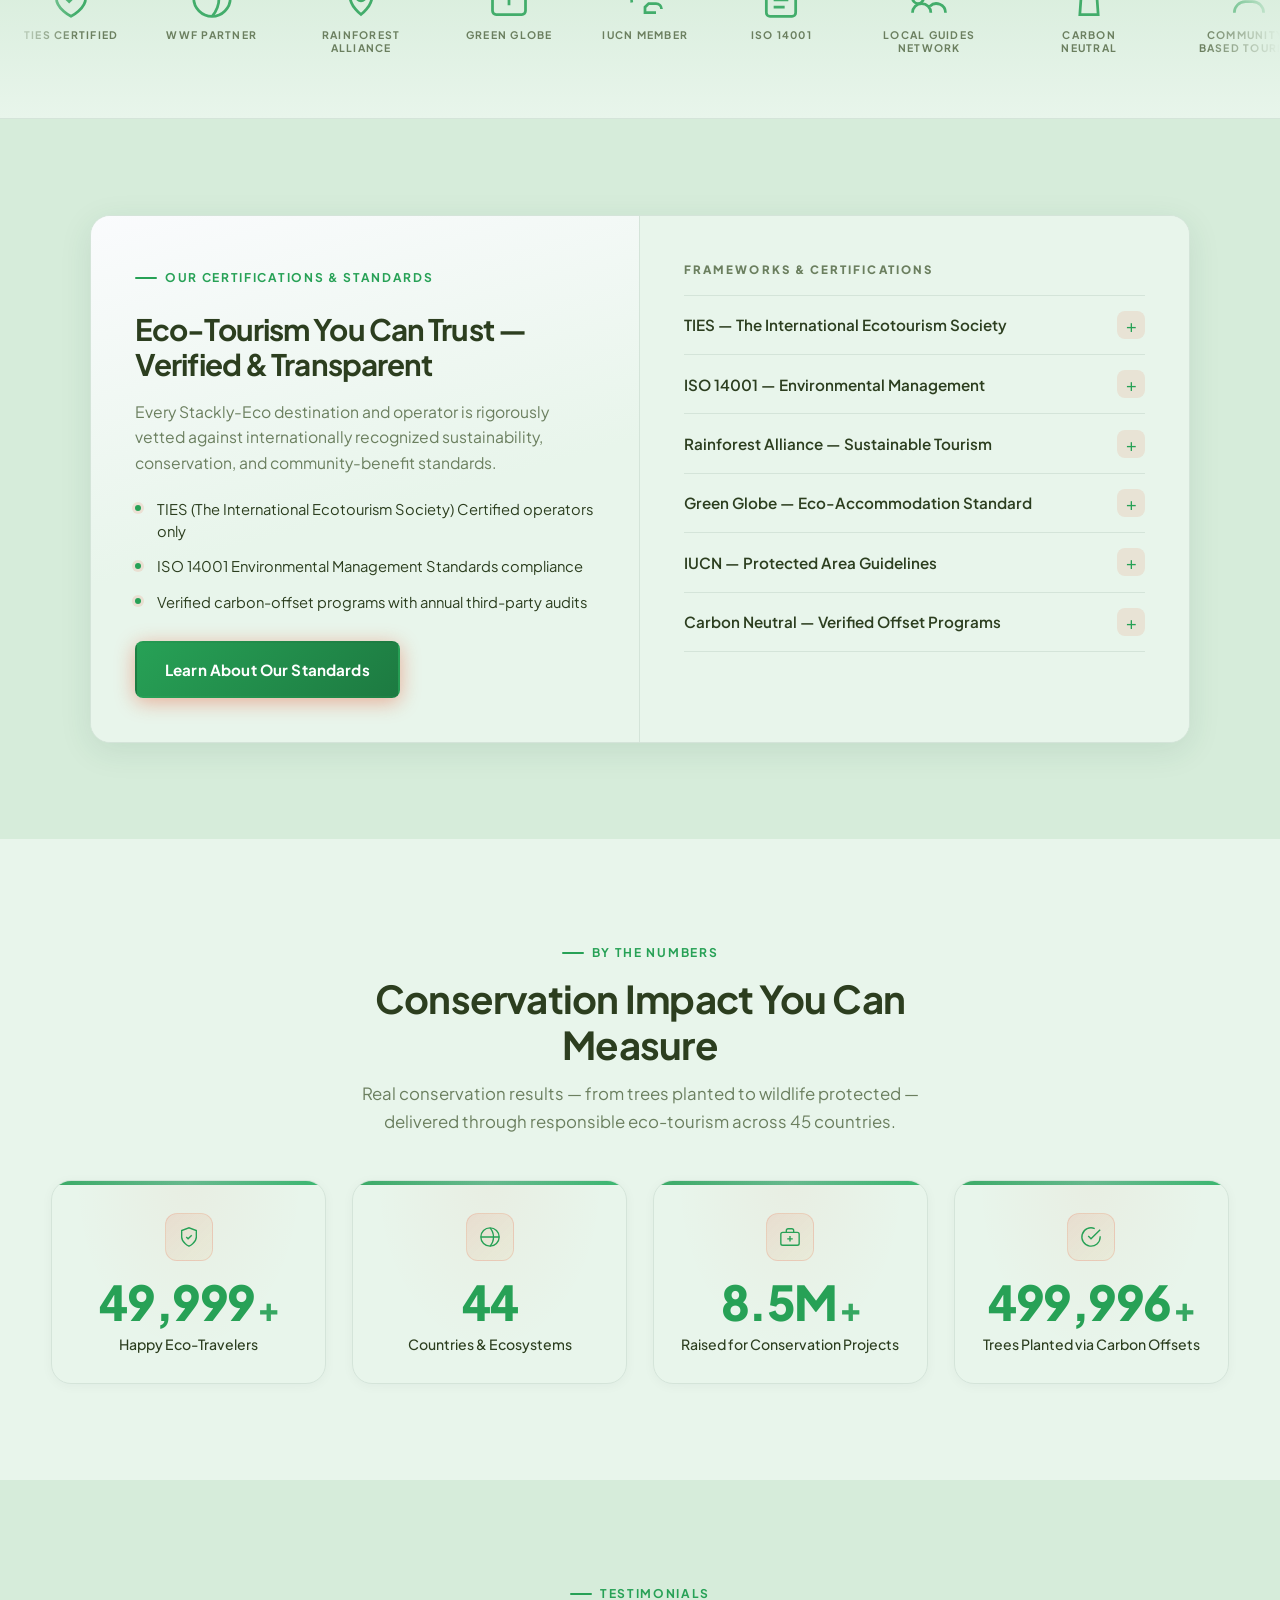
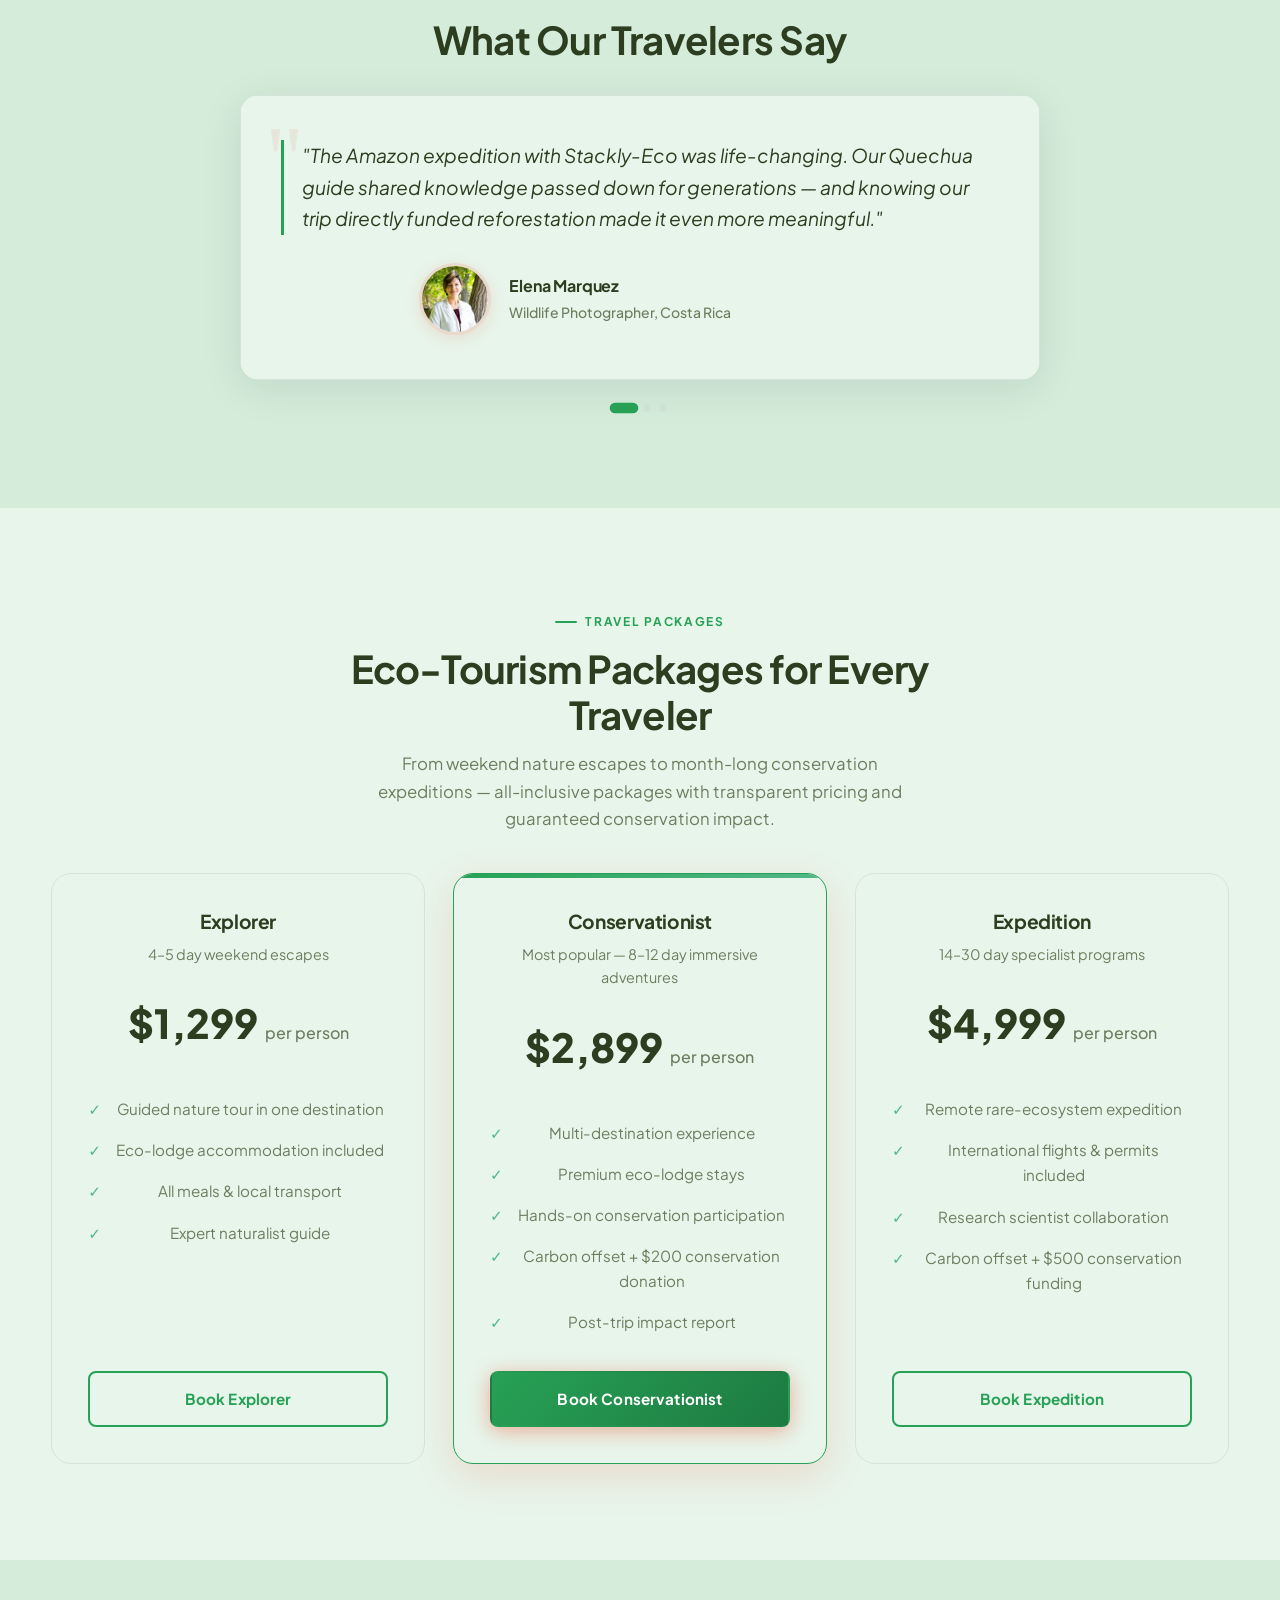
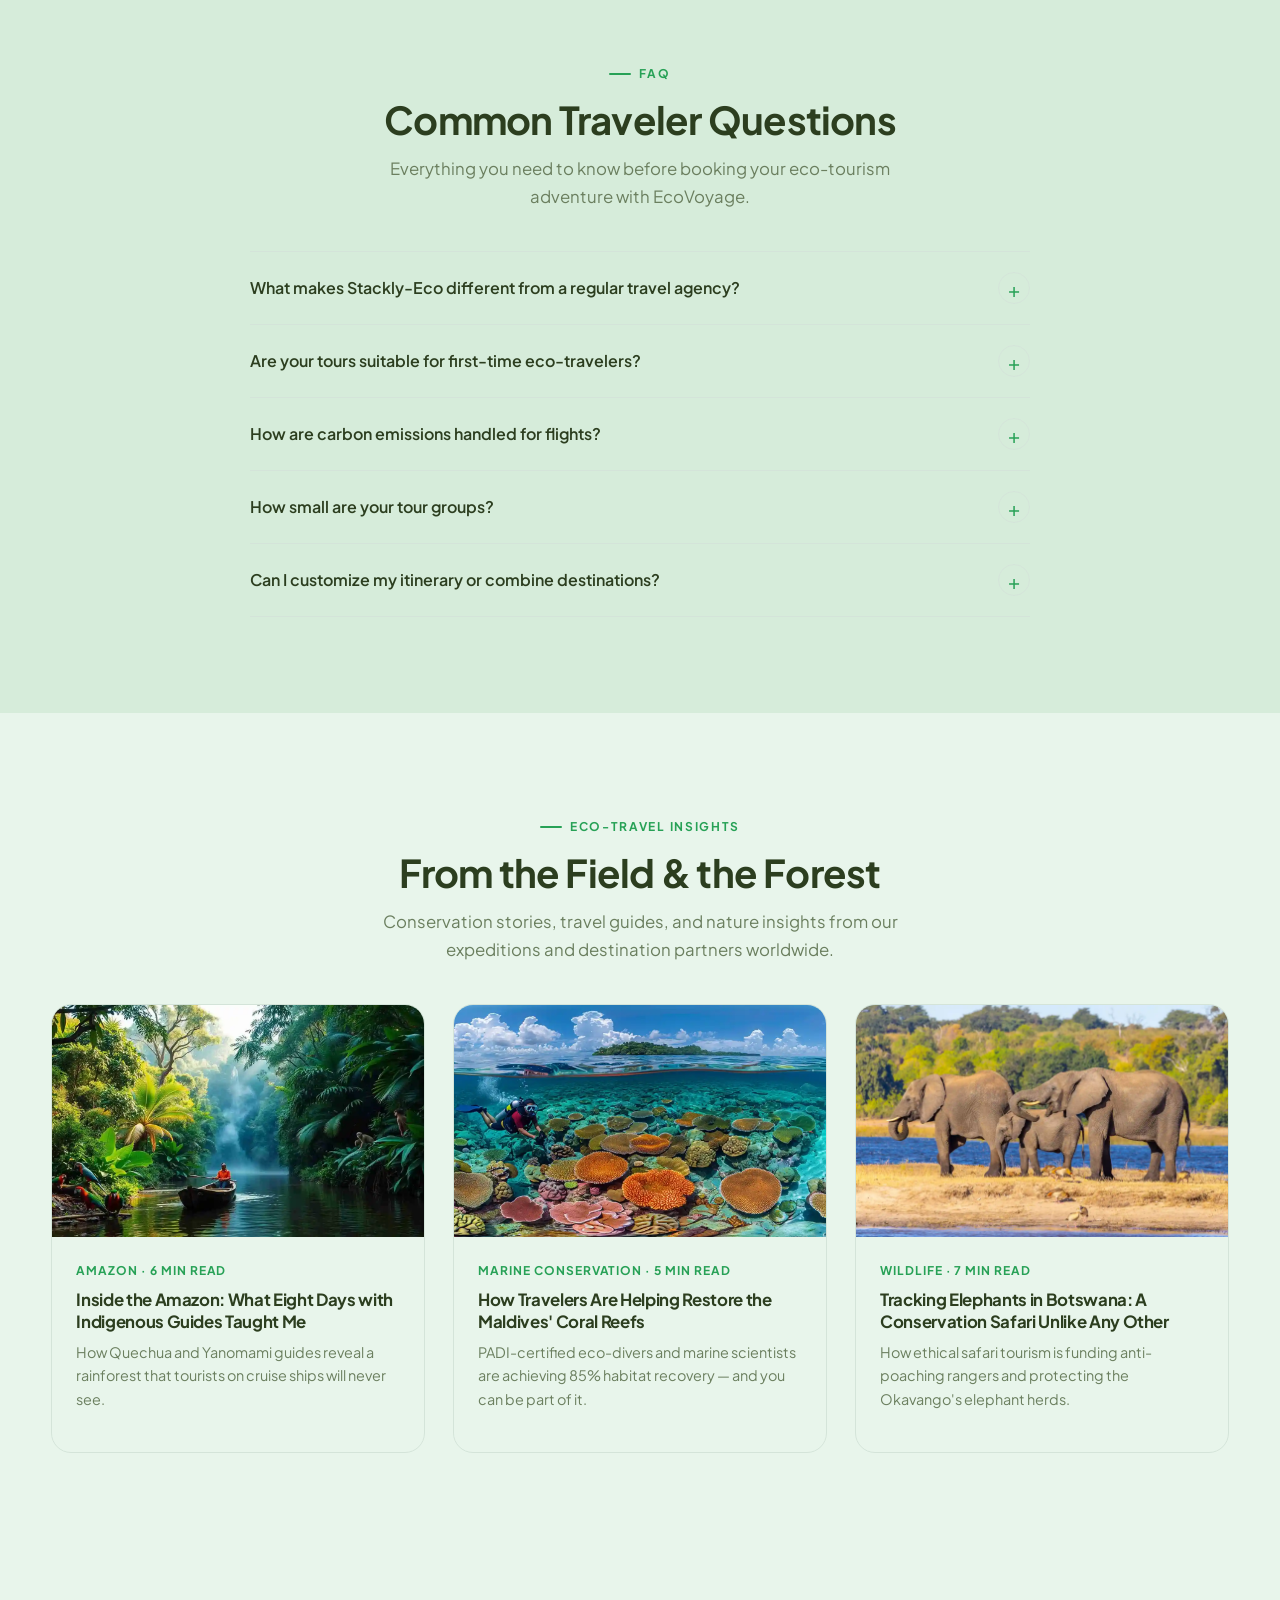
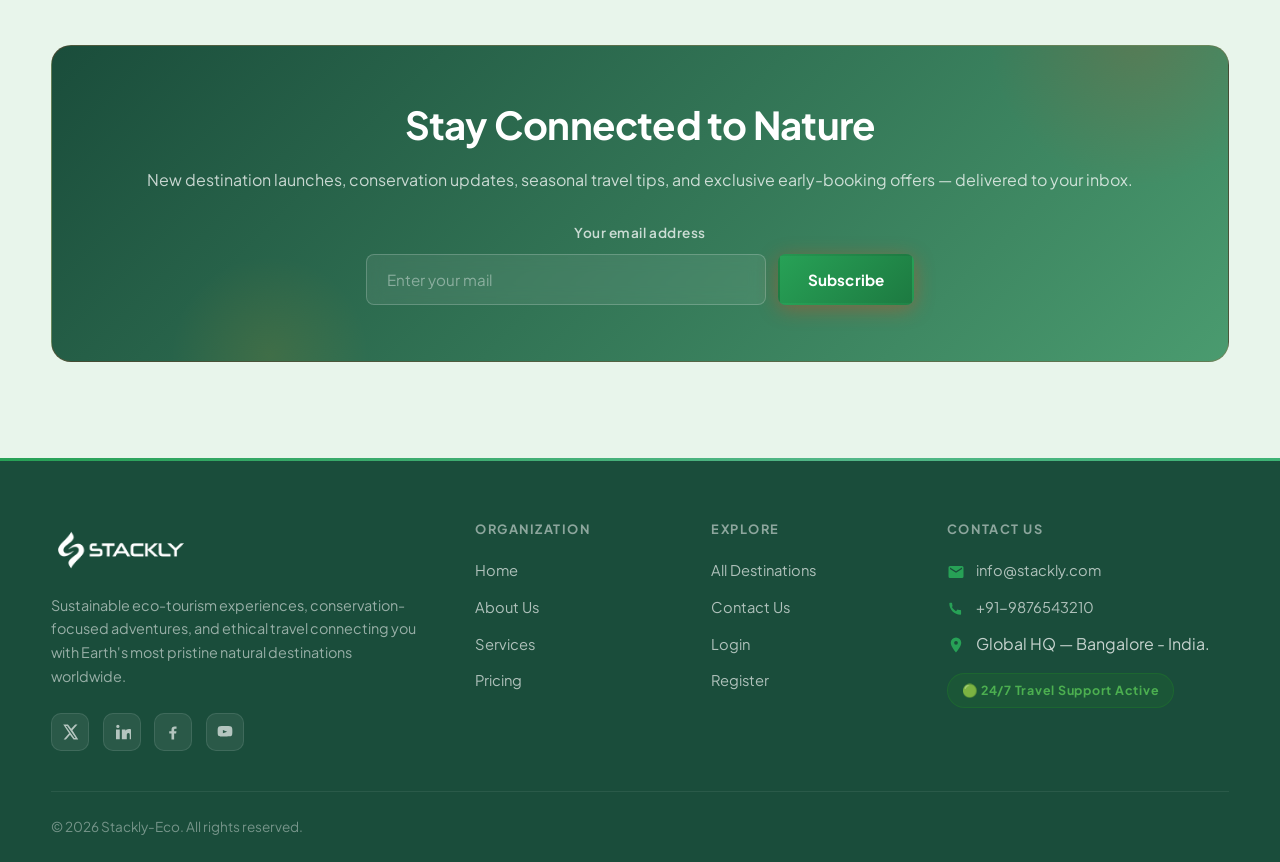
==== commit ee4a4d68: "first commit" ====
--- a/index.html
+++ b/index.html
@@ -3,8 +3,8 @@
 <head>
   <meta charset="UTF-8" />
   <meta name="viewport" content="width=device-width, initial-scale=1.0" />
-  <meta name="description" content="DisasterResponse HQ — Rapid-deploy emergency management systems, real-time coordination, and life-saving resource logistics for agencies worldwide." />
-  <title>DisasterResponse HQ | Emergency Management & Relief Operations</title>
+  <meta name="description" content="EcoVoyage — Sustainable eco-tourism experiences, conservation-focused adventures, and ethical travel solutions connecting travelers with pristine natural destinations worldwide." />
+  <title>Stackly-Eco | Premium Sustainable Eco-Tourism & Nature Adventures</title>
   <link rel="preconnect" href="https://fonts.googleapis.com" />
   <link rel="preconnect" href="https://fonts.gstatic.com" crossorigin />
   <link href="https://fonts.googleapis.com/css2?family=Plus+Jakarta+Sans:ital,wght@0,400;0,500;0,600;0,700;0,800;1,400&display=swap" rel="stylesheet" />
@@ -18,7 +18,7 @@
 
   <div id="preloader" aria-hidden="true">
     <div class="preloader__inner">
-      <img class="preloader__logo" src="images/stackly-logo-disaster.webp" alt="DisasterResponse HQ" width="240" />
+      <img class="preloader__logo" src="images/stackly-logo-disaster.webp" alt="EcoVoyage" width="240" />
       <div class="preloader__spinner"></div>
     </div>
   </div>
@@ -26,7 +26,7 @@
   <header class="site-header site-header--hero" id="site-header">
     <div class="navbar">
       <a class="logo" href="index.html" aria-label="Home">
-        <img class="logo__img" src="images/stackly-logo-disaster.webp" alt="DisasterResponse HQ" width="200" height="64" decoding="async" />
+        <img class="logo__img" src="images/stackly-logo-disaster.webp" alt="EcoVoyage" width="200" height="64" decoding="async" />
       </a>
       <button type="button" class="nav-toggle" aria-label="Toggle navigation" aria-expanded="false" aria-controls="primary-nav">
         <span></span><span></span><span></span>
@@ -35,37 +35,37 @@
         <ul class="nav__list">
           <li><a href="index.html" class="nav__link">Home</a></li>
           <li><a href="about.html" class="nav__link">About</a></li>
-          <li><a href="products.html" class="nav__link">Equipment</a></li>
-          <li><a href="services.html" class="nav__link">Services</a></li>
-          <li><a href="pricing.html" class="nav__link">Pricing</a></li>
+          <li><a href="products.html" class="nav__link">Destinations</a></li>
+          <li><a href="services.html" class="nav__link">Experiences</a></li>
+          <li><a href="pricing.html" class="nav__link">Packages</a></li>
           <li><a href="contact.html" class="nav__link">Contact</a></li>
         </ul>
         <div class="nav__actions">
-          <a href="register.html" class="btn btn--ghost btn--sm">Register</a>
-          <a href="login.html" class="btn btn--primary btn--sm">Mission Login</a>
+          <a href="register.html" class="btn btn--ghost btn--sm">Join</a>
+          <a href="login.html" class="btn btn--primary btn--sm">Book Now</a>
         </div>
       </nav>
     </div>
   </header>
 
-  <!-- Live Alert Ticker -->
-  <div class="alert-ticker" role="marquee" aria-label="Active emergency alerts">
+  <!-- Live Updates Ticker -->
+  <div class="alert-ticker" role="marquee" aria-label="Latest eco-tourism updates">
     <div class="container" style="display:flex;align-items:center;gap:1rem;">
-      <span class="alert-ticker__label">⚡ LIVE ALERTS</span>
+      <span class="alert-ticker__label">🌍 LIVE UPDATES</span>
       <div class="alert-ticker__inner">
         <div class="alert-ticker__track">
-          <span class="alert-ticker__item">🌊 Coastal flood advisory — Bay Region, Code ORANGE</span>
-          <span class="alert-ticker__item">🔥 Wildfire containment update — Northern Zone 68% contained</span>
-          <span class="alert-ticker__item">🌀 Tropical storm tracking active — Estimated landfall 36 hrs</span>
-          <span class="alert-ticker__item">🚁 Aerial rescue units deployed — Mountain Search Operation</span>
-          <span class="alert-ticker__item">📦 Relief supplies in transit — 12,400 units to affected areas</span>
-          <span class="alert-ticker__item">🏥 Medical teams on standby — 24 hospitals on high alert</span>
-          <span class="alert-ticker__item">🌊 Coastal flood advisory — Bay Region, Code ORANGE</span>
-          <span class="alert-ticker__item">🔥 Wildfire containment update — Northern Zone 68% contained</span>
-          <span class="alert-ticker__item">🌀 Tropical storm tracking active — Estimated landfall 36 hrs</span>
-          <span class="alert-ticker__item">🚁 Aerial rescue units deployed — Mountain Search Operation</span>
-          <span class="alert-ticker__item">📦 Relief supplies in transit — 12,400 units to affected areas</span>
-          <span class="alert-ticker__item">🏥 Medical teams on standby — 24 hospitals on high alert</span>
+          <span class="alert-ticker__item">🦁 Safari season peak — Limited spots for Kenya conservation tours</span>
+          <span class="alert-ticker__item">🌲 Amazon rainforest guide certification — New eco-guides trained by WWF</span>
+          <span class="alert-ticker__item">🐠 Coral reef restoration — Maldives initiative 85% habitat recovery</span>
+          <span class="alert-ticker__item">🏔️ Mountain wildlife tracking — Nepal Himalayan expedition booking open</span>
+          <span class="alert-ticker__item">🌿 Carbon offset credits — Every journey plants 10 trees</span>
+          <span class="alert-ticker__item">🦅 Bird watching festival — Costa Rica biodiversity showcase next month</span>
+          <span class="alert-ticker__item">🦁 Safari season peak — Limited spots for Kenya conservation tours</span>
+          <span class="alert-ticker__item">🌲 Amazon rainforest guide certification — New eco-guides trained by WWF</span>
+          <span class="alert-ticker__item">🐠 Coral reef restoration — Maldives initiative 85% habitat recovery</span>
+          <span class="alert-ticker__item">🏔️ Mountain wildlife tracking — Nepal Himalayan expedition booking open</span>
+          <span class="alert-ticker__item">🌿 Carbon offset credits — Every journey plants 10 trees</span>
+          <span class="alert-ticker__item">🦅 Bird watching festival — Costa Rica biodiversity showcase next month</span>
         </div>
       </div>
     </div>
@@ -74,135 +74,139 @@
   <main id="main-content">
 
     <!-- HERO -->
-    <section class="hero" id="top" aria-label="Disaster Response Platform">
+    <section class="hero" id="top" aria-label="Eco-Tourism Platform">
+      <video class="hero__video" autoplay muted loop playsinline>
+        <source src="images/eco-tourism-hero.mp4" type="video/mp4" />
+      </video>
+      <div class="hero__video-overlay"></div>
       <div class="hero-glow"></div>
       <div class="hero-glow-2"></div>
       <div class="hero__inner">
         <div class="hero__content">
-          <p class="hero__kicker">Rapid Response · Real-Time Coordination · Life-Saving Logistics</p>
-          <h1>When Every Second Counts, We Are Already There</h1>
-          <p class="hero__lead">DisasterResponse HQ powers emergency agencies, NGOs, and government bodies with mission-critical systems for disaster preparedness, rapid deployment, and coordinated relief operations worldwide.</p>
+          <p class="hero__kicker">Sustainable Travel · Wildlife Conservation · Ethical Adventures</p>
+          <h1>Discover Earth's Most Pristine Destinations Responsibly</h1>
+          <p class="hero__lead">Stackly-Eco curates transformative eco-tourism experiences that connect you with nature's wonders while directly supporting conservation, protecting endangered ecosystems, and empowering local communities across 45 countries.</p>
           <div class="hero__actions">
-            <a href="404.html" class="btn btn--primary">Browse Emergency Gear</a>
-            <a href="404.html" class="btn btn--ghost">Request Emergency Quote</a>
+            <a href="404.html" class="btn btn--primary">Explore Destinations</a>
+            <a href="404.html" class="btn btn--ghost">Plan Your Adventure</a>
           </div>
           <p class="hero__trust" role="group" aria-label="Platform credentials">
-            <span class="hero__trust-item">FEMA Certified Partners</span>
+            <span class="hero__trust-item">TIES Certified Eco-Tourism</span>
             <span class="hero__trust-sep" aria-hidden="true">·</span>
-            <span class="hero__trust-item">ISO 22320 Compliant</span>
+            <span class="hero__trust-item">100% Carbon Neutral</span>
             <span class="hero__trust-sep" aria-hidden="true">·</span>
-            <span class="hero__trust-item">24/7 Command Support</span>
+            <span class="hero__trust-item">Conservation Focused</span>
           </p>
           <div class="hero__stats">
             <div class="hero__stat">
-              <span class="hero__stat-value">500+</span>
-              <span class="hero__stat-label">Agencies Served</span>
+              <span class="hero__stat-value">150+</span>
+              <span class="hero__stat-label">Eco Destinations</span>
             </div>
             <div class="hero__stat">
-              <span class="hero__stat-value">72</span>
-              <span class="hero__stat-label">Countries Active</span>
+              <span class="hero__stat-value">45</span>
+              <span class="hero__stat-label">Countries</span>
             </div>
             <div class="hero__stat">
-              <span class="hero__stat-value">4 min</span>
-              <span class="hero__stat-label">Avg. Alert Response</span>
+              <span class="hero__stat-value">50,000+</span>
+              <span class="hero__stat-label">Happy Travelers</span>
             </div>
             <div class="hero__stat">
-              <span class="hero__stat-value">99.9%</span>
-              <span class="hero__stat-label">System Uptime</span>
-            </div>
-          </div>
-        </div>
-      </div>
-    </section>
-
-    <!-- EQUIPMENT CATALOG -->
+              <span class="hero__stat-value">$8.5M+</span>
+              <span class="hero__stat-label">Conservation Funded</span>
+            </div>
+          </div>
+        </div>
+      </div>
+    </section>
+
+    <!-- DESTINATIONS CATALOG -->
     <section class="section catalog-section" id="products">
       <div class="container text-center">
-        <span class="section__eyebrow">Our Catalog</span>
-        <h2 class="section__title">Mission-Critical Equipment for Every Scenario</h2>
-        <p class="section__lead">From search & rescue to mass casualty incidents — our field-tested, internationally-certified equipment is pre-staged for rapid deployment.</p>
+        <span class="section__eyebrow">Our Experiences</span>
+        <h2 class="section__title">Premium Eco-Tourism Destinations</h2>
+        <p class="section__lead">From pristine rainforests to untouched mountain ranges — our curated, sustainability-focused destinations offer transformative experiences while protecting Earth's most precious ecosystems.</p>
         <div class="cards-grid catalog-grid">
           <article class="product-card product-card--catalog" data-aos="fade-up" data-aos-delay="0">
             <div class="product-card__media">
-              <img src="images/Search_and_rescue.webp" width="1200" height="900" alt="Search and rescue team in the field" loading="lazy" decoding="async" />
+              <img src="images/Amazon-rainforest-expeditions.webp" width="1200" height="900" alt="Amazon rainforest canopy tour" loading="lazy" decoding="async" />
             </div>
             <div class="product-card__body product-card__body--center">
-              <h3>Search & Rescue Systems</h3>
-              <p>Thermal imaging cameras, hydraulic rescue tools, rope access kits, and USAR equipment pre-packed for rapid air or ground deployment.</p>
-              <a href="product-details.html?id=sar" class="btn btn--outline btn--sm">View Details</a>
+              <h3>Amazon Rainforest Expeditions</h3>
+              <p>8-14 day immersive journeys led by indigenous Quechua and Yanomami guides. Visit remote jungle lodges powered by renewable energy, spot jaguars and macaws, participate in forest restoration projects, and support indigenous land rights.</p>
+              <a href="404.html" class="btn btn--outline btn--sm">Explore Amazon</a>
             </div>
           </article>
           <article class="product-card product-card--catalog" data-aos="fade-up" data-aos-delay="80">
             <div class="product-card__media">
-              <img src="images/deployment_Shelter.webp" width="1200" height="900" alt="Emergency field shelter tents deployed at disaster site" loading="lazy" decoding="async" />
+              <img src="images/Mountain-Sanctuary.webp" width="1200" height="900" alt="Mountain eco-lodge retreat" loading="lazy" decoding="async" />
             </div>
             <div class="product-card__body product-card__body--center">
-              <h3>Rapid Deployment Shelters</h3>
-              <p>Modular field tents, inflatable structures, and disaster base camps — assembled by two people in under 20 minutes, rated for extreme weather.</p>
-              <a href="product-details.html?id=shelters" class="btn btn--outline btn--sm">View Details</a>
+              <h3>Mountain Sanctuary Retreats</h3>
+              <p>Premium eco-lodges in Nepal, Costa Rica, and Peru featuring solar-powered cabins. Activities: Himalayan treks with certified naturalists, cloud forest bird watching (400+ species), and meditation with local monks. 100% proceeds support local conservation.</p>
+              <a href="404.html" class="btn btn--outline btn--sm">Book Mountain Retreat</a>
             </div>
           </article>
           <article class="product-card product-card--catalog" data-aos="fade-up" data-aos-delay="160">
             <div class="product-card__media">
-              <img src="images/tactic-system.webp" width="1200" height="900" alt="Tactical field communication and satellite radio systems" loading="lazy" decoding="async" />
+              <img src="images/sustainable-marine-conservation.webp" width="1200" height="900" alt="Coral reef conservation diving" loading="lazy" decoding="async" />
             </div>
             <div class="product-card__body product-card__body--center">
-              <h3>Tactical Communication Systems</h3>
-              <p>Satellite phones, mesh-network radios, and deployable command-comms kits to maintain coordination when civilian infrastructure fails.</p>
-              <a href="product-details.html?id=comms" class="btn btn--outline btn--sm">View Details</a>
+              <h3>Marine Conservation Tours</h3>
+              <p>PADI-certified diving and snorkeling in the Maldives, Belize, and Caribbean. Help scientists with coral transplantation, document marine life, and support reef restoration. Each tour funds marine protected area development.</p>
+              <a href="404.html" class="btn btn--outline btn--sm">Dive & Conserve</a>
             </div>
           </article>
           <article class="product-card product-card--catalog" data-aos="fade-up" data-aos-delay="0">
             <div class="product-card__media">
-              <img src="images/water-purify-unit.webp" width="1200" height="900" alt="Portable water purification and sanitation units" loading="lazy" decoding="async" />
+              <img src="images/wildlife biodiversity.webp" width="1200" height="900" alt="Wildlife safari expedition" loading="lazy" decoding="async" />
             </div>
             <div class="product-card__body product-card__body--center">
-              <h3>Water Purification Units</h3>
-              <p>Portable reverse-osmosis and UV-treatment systems delivering safe drinking water for 500–5,000 people per day in flood and contamination zones.</p>
-              <a href="product-details.html?id=water" class="btn btn--outline btn--sm">View Details</a>
+              <h3>Wildlife Biodiversity Expeditions</h3>
+              <p>Expert naturalist-led expeditions across African savannas and Asian wildlife reserves. Track elephants in Botswana, monitor orangutans in Borneo, assist with tiger conservation in India. Direct funding supports anti-poaching efforts and habitat protection.</p>
+              <a href="404.html" class="btn btn--outline btn--sm">Join Wildlife Expedition</a>
             </div>
           </article>
           <article class="product-card product-card--catalog" data-aos="fade-up" data-aos-delay="80">
             <div class="product-card__media">
-              <img src="images/power system.webp" width="1200" height="900" alt="Emergency power generators and solar systems for disaster zones" loading="lazy" decoding="async" />
+              <img src="images/agriculture-immersion.webp" width="1200" height="900" alt="Community farm stay experience" loading="lazy" decoding="async" />
             </div>
             <div class="product-card__body product-card__body--center">
-              <h3>Emergency Power Systems</h3>
-              <p>Diesel generators, solar-battery hybrids, and mobile power banks providing continuous electricity to field hospitals and command centers.</p>
-              <a href="product-details.html?id=power" class="btn btn--outline btn--sm">View Details</a>
+              <h3>Cultural & Agriculture Immersion</h3>
+              <p>5-10 day homestays with farming families in Guatemala, Kenya, and Vietnam. Learn organic farming, support fair-trade initiatives, participate in community projects, and develop deep cultural connections while boosting local economies.</p>
+              <a href="404.html" class="btn btn--outline btn--sm">Book Farm Stay</a>
             </div>
           </article>
           <article class="product-card product-card--catalog" data-aos="fade-up" data-aos-delay="160">
             <div class="product-card__media">
-              <img src="images/rescue-vehicle.webp" width="1200" height="900" alt="Rescue boats and all-terrain extraction vehicles" loading="lazy" decoding="async" />
+              <img src="images/Safari-tour.webp" width="1200" height="900" alt="African safari game drive" loading="lazy" decoding="async" />
             </div>
             <div class="product-card__body product-card__body--center">
-              <h3>Rescue & Extraction Vehicles</h3>
-              <p>Inflatable rescue boats, amphibious ATVs, and aerial platform systems engineered for flood, collapse, and wilderness extraction operations.</p>
-              <a href="product-details.html?id=vehicles" class="btn btn--outline btn--sm">View Details</a>
-            </div>
-          </article>
-        </div>
-        <p class="text-center" style="margin-top:2.5rem;"><a href="404.html" class="btn btn--primary">Browse All Emergency Equipment</a></p>
-      </div>
-    </section>
-
-    <!-- ABOUT PREVIEW -->
+              <h3>African Safari Adventures</h3>
+              <p>Premium game drives in Serengeti, Kruger, and Okavango Delta. Spot lions, elephants, and rhinos with expert guides. 30% of tour cost funds community conservation programs and anti-poaching initiatives protecting endangered species.</p>
+              <a href="404.html" class="btn btn--outline btn--sm">Book Safari</a>
+            </div>
+          </article>
+        </div>
+        <p class="text-center" style="margin-top:2.5rem;"><a href="404.html" class="btn btn--primary">Explore All Destinations</a></p>
+      </div>
+    </section>
+
+  
     <section class="section section--alt" id="about-preview">
       <div class="container split">
         <div data-aos="fade-right">
-          <span class="section__eyebrow">About Us</span>
-          <h2 class="section__title">Built by First Responders, for First Responders</h2>
-          <p>Since 2008, DisasterResponse HQ has partnered with emergency management agencies, humanitarian organizations, and government bodies to build resilient response capabilities. Our systems have been field-tested in earthquakes, hurricanes, pandemics, and industrial disasters across 72 countries.</p>
+          <span class="section__eyebrow">About Stackly-Eco</span>
+          <h2 class="section__title">Leading Sustainable Tourism Since 2012</h2>
+          <p>Founded by conservationists and travel enthusiasts, Stackly-Eco has pioneered responsible eco-tourism experiences that generate over $8.5 million annually for conservation projects and local communities. We partner exclusively with certified eco-lodges, community-based operators, and environmental organizations committed to preserving Earth's biodiversity.</p>
           <ul class="feature-list">
-            <li>Dedicated emergency liaison officers for every partner agency</li>
-            <li>Pre-positioned equipment depots in 14 strategic global locations</li>
-            <li>Regulatory and compliance documentation for international operations</li>
+            <li>TIES Certified with ISO 14001 Environmental Management Standards</li>
+            <li>Direct partnerships with 200+ local conservation organizations and communities</li>
+            <li>Carbon-neutral operations with verified tree-planting programs</li>
           </ul>
-          <a href="404.html" class="btn btn--primary" style="margin-top:1.5rem;">Our Mission</a>
+          <a href="404.html" class="btn btn--primary" style="margin-top:1.5rem;">Learn Our Impact</a>
         </div>
         <figure class="split__visual split__visual--img" data-aos="fade-left">
-          <img src="images/Disaster_Management_about.webp" width="1400" height="933" alt="Emergency responders coordinating relief operations" loading="lazy" decoding="async" />
+          <img src="images/ecotourism-about.webp" width="1400" height="933" alt="Adventure responders coordinating relief operations" loading="lazy" decoding="async" />
         </figure>
       </div>
     </section>
@@ -211,8 +215,8 @@
     <section class="section" id="why-us">
       <div class="container text-center">
         <span class="section__eyebrow">Why Choose Us</span>
-        <h2 class="section__title">Command-Ready. Field-Proven. Life-Saving.</h2>
-        <p class="section__lead">Purpose-built systems for emergency coordinators, field commanders, and relief logistics teams — so every operation runs faster and safer.</p>
+        <h2 class="section__title">Travel That Protects, Connects & Inspires.</h2>
+        <p class="section__lead">Every Stackly-Eco experience is crafted by conservation scientists and led by local naturalists — so your journey creates real, measurable impact for ecosystems and communities.</p>
 
         <div class="why-media" data-aos="zoom-in">
           <div class="why-media__frame">
@@ -225,10 +229,9 @@
               preload="metadata"
               width="1600"
               height="800"
-              poster="https://images.unsplash.com/photo-1504711434969-e33886168f5c?w=1600&auto=format&fit=crop&q=80"
-              aria-label="Video: DisasterResponse HQ in action across global emergency operations"
+              aria-label="Video: Stackly-Eco sustainable eco-tourism experiences"
             >
-              <source src="images/disaster-management-video.mp4" type="video/mp4" />
+              <source src="images/eco-tour-falls.mp4" type="video/mp4" />
               Your browser does not support the video tag.
             </video>
           </div>
@@ -236,103 +239,103 @@
 
         <div class="why-grid" style="margin-top:3rem;">
           <article class="why-card" data-aos="fade-up" data-aos-delay="0">
-            <div class="why-card__icon">🛡️</div>
-            <h3>Certified Supply Chain</h3>
-            <p>Every unit is serial-tracked, compliance-documented, and recall-monitored — meeting FEMA, UN-OCHA, and WHO standards.</p>
+            <div class="why-card__icon">🌿</div>
+            <h3>TIES-Certified Eco-Tourism</h3>
+            <p>Every destination partner meets The International Ecotourism Society's rigorous standards for sustainability, conservation, and community benefit.</p>
           </article>
           <article class="why-card" data-aos="fade-up" data-aos-delay="100">
-            <div class="why-card__icon">⚡</div>
-            <h3>72-Hour Rapid Deployment</h3>
-            <p>Pre-staged depots and air-freight partnerships mean critical equipment reaches any disaster zone within 72 hours.</p>
+            <div class="why-card__icon">🌍</div>
+            <h3>Verified Conservation Impact</h3>
+            <p>Your travel directly funds habitat restoration, wildlife monitoring, and community livelihoods — backed by transparent, third-party impact reports.</p>
           </article>
           <article class="why-card" data-aos="fade-up" data-aos-delay="200">
-            <div class="why-card__icon">📡</div>
-            <h3>Real-Time Command Integration</h3>
-            <p>Live asset tracking, resource allocation dashboards, and inter-agency communication tools built into every deployment.</p>
+            <div class="why-card__icon">🧭</div>
+            <h3>Expert Local Naturalist Guides</h3>
+            <p>Small-group tours led by certified naturalists and indigenous community guides who know every trail, species, and story of the land.</p>
           </article>
         </div>
       </div>
     </section>
 
     <!-- PARTNER MARQUEE -->
-    <section class="section partnership-marquee" aria-label="Partner agencies and response capabilities">
+    <section class="section partnership-marquee" aria-label="Conservation partners and eco-certifications">
       <div class="container text-center partnership-marquee__intro">
-        <span class="section__eyebrow">Agency Network</span>
-        <p class="partnership-marquee__lead">Trusted by FEMA, UN-OCHA, Red Cross chapters, national civil defense authorities, and NGOs across 72 countries.</p>
+        <span class="section__eyebrow">Our Partners & Certifications</span>
+        <p class="partnership-marquee__lead">Partnered with leading conservation organizations, eco-certification bodies, and community networks across 45 countries.</p>
       </div>
       <div class="marquee" role="presentation">
         <div class="marquee__track">
           <div class="marquee__group">
-            <span class="marquee__item"><svg class="marquee__svg" viewBox="0 0 24 24" fill="none" stroke="currentColor" stroke-width="1.5" aria-hidden="true"><path d="M12 22s8-4 8-10V5l-8-3-8 3v7c0 6 8 10 8 10z"/><path d="M9 12l2 2 4-4"/></svg><span class="marquee__label">FEMA Partners</span></span>
-            <span class="marquee__item"><svg class="marquee__svg" viewBox="0 0 24 24" fill="none" stroke="currentColor" stroke-width="1.5" aria-hidden="true"><circle cx="12" cy="12" r="10"/><path d="M2 12h20M12 2a15 15 0 010 20"/></svg><span class="marquee__label">UN-OCHA</span></span>
-            <span class="marquee__item"><svg class="marquee__svg" viewBox="0 0 24 24" fill="none" stroke="currentColor" stroke-width="1.5" aria-hidden="true"><path d="M12 21s-6-4.35-6-10a6 6 0 1112 0c0 5.65-6 10-6 10z"/><circle cx="12" cy="11" r="2.5"/></svg><span class="marquee__label">Field Ops</span></span>
-            <span class="marquee__item"><svg class="marquee__svg" viewBox="0 0 24 24" fill="none" stroke="currentColor" stroke-width="1.5" aria-hidden="true"><rect x="3" y="3" width="18" height="18" rx="2"/><path d="M12 8v8M8 12h8"/></svg><span class="marquee__label">Medical Relief</span></span>
-            <span class="marquee__item"><svg class="marquee__svg" viewBox="0 0 24 24" fill="none" stroke="currentColor" stroke-width="1.5" aria-hidden="true"><path d="M4.8 14.5a6 6 0 018.9-6.3"/><path d="M7 10V8h2"/><circle cx="19" cy="8" r="3"/><path d="M21 18a3 3 0 00-3-3h-4l-2 2v3h6"/></svg><span class="marquee__label">Rescue Teams</span></span>
-            <span class="marquee__item"><svg class="marquee__svg" viewBox="0 0 24 24" fill="none" stroke="currentColor" stroke-width="1.5" aria-hidden="true"><path d="M14 2H6a2 2 0 00-2 2v16a2 2 0 002 2h12a2 2 0 002-2V8z"/><path d="M14 2v6h6M8 13h8M8 17h6"/></svg><span class="marquee__label">Documentation</span></span>
-            <span class="marquee__item"><svg class="marquee__svg" viewBox="0 0 24 24" fill="none" stroke="currentColor" stroke-width="1.5" aria-hidden="true"><path d="M18 8a3 3 0 100-6 3 3 0 000 6zM6 15a3 3 0 100-6 3 3 0 000 6z"/><path d="M13 20a5 5 0 00-10 0M21 20a5 5 0 00-8.5-3.5"/></svg><span class="marquee__label">Joint Ops</span></span>
-            <span class="marquee__item"><svg class="marquee__svg" viewBox="0 0 24 24" fill="none" stroke="currentColor" stroke-width="1.5" aria-hidden="true"><path d="M9 3h6v4H9zM8 7h8l1 14H7L8 7z"/><path d="M10 11h4"/></svg><span class="marquee__label">Supply Chain</span></span>
-            <span class="marquee__item"><svg class="marquee__svg" viewBox="0 0 24 24" fill="none" stroke="currentColor" stroke-width="1.5" aria-hidden="true"><circle cx="8" cy="8" r="3"/><circle cx="16" cy="8" r="3"/><path d="M4 20c0-3.3 2.7-6 6-6h4c3.3 0 6 2.7 6 6"/></svg><span class="marquee__label">Aid Workers</span></span>
-            <span class="marquee__item"><svg class="marquee__svg" viewBox="0 0 24 24" fill="none" stroke="currentColor" stroke-width="1.5" aria-hidden="true"><path d="M22 11.08V12a10 10 0 11-5.93-9.14"/><path d="M22 4L12 14.01l-3-3"/></svg><span class="marquee__label">ISO Certified</span></span>
-            <span class="marquee__item"><svg class="marquee__svg" viewBox="0 0 24 24" fill="none" stroke="currentColor" stroke-width="1.5" aria-hidden="true"><path d="M3 21h18M5 21V8l7-4 7 4v13"/><path d="M9 21v-5h6v5"/></svg><span class="marquee__label">Base Camps</span></span>
+            <span class="marquee__item"><svg class="marquee__svg" viewBox="0 0 24 24" fill="none" stroke="currentColor" stroke-width="1.5" aria-hidden="true"><path d="M12 22s8-4 8-10V5l-8-3-8 3v7c0 6 8 10 8 10z"/><path d="M9 12l2 2 4-4"/></svg><span class="marquee__label">TIES Certified</span></span>
+            <span class="marquee__item"><svg class="marquee__svg" viewBox="0 0 24 24" fill="none" stroke="currentColor" stroke-width="1.5" aria-hidden="true"><circle cx="12" cy="12" r="10"/><path d="M2 12h20M12 2a15 15 0 010 20"/></svg><span class="marquee__label">WWF Partner</span></span>
+            <span class="marquee__item"><svg class="marquee__svg" viewBox="0 0 24 24" fill="none" stroke="currentColor" stroke-width="1.5" aria-hidden="true"><path d="M12 21s-6-4.35-6-10a6 6 0 1112 0c0 5.65-6 10-6 10z"/><circle cx="12" cy="11" r="2.5"/></svg><span class="marquee__label">Rainforest Alliance</span></span>
+            <span class="marquee__item"><svg class="marquee__svg" viewBox="0 0 24 24" fill="none" stroke="currentColor" stroke-width="1.5" aria-hidden="true"><rect x="3" y="3" width="18" height="18" rx="2"/><path d="M12 8v8M8 12h8"/></svg><span class="marquee__label">Green Globe</span></span>
+            <span class="marquee__item"><svg class="marquee__svg" viewBox="0 0 24 24" fill="none" stroke="currentColor" stroke-width="1.5" aria-hidden="true"><path d="M4.8 14.5a6 6 0 018.9-6.3"/><path d="M7 10V8h2"/><circle cx="19" cy="8" r="3"/><path d="M21 18a3 3 0 00-3-3h-4l-2 2v3h6"/></svg><span class="marquee__label">IUCN Member</span></span>
+            <span class="marquee__item"><svg class="marquee__svg" viewBox="0 0 24 24" fill="none" stroke="currentColor" stroke-width="1.5" aria-hidden="true"><path d="M14 2H6a2 2 0 00-2 2v16a2 2 0 002 2h12a2 2 0 002-2V8z"/><path d="M14 2v6h6M8 13h8M8 17h6"/></svg><span class="marquee__label">ISO 14001</span></span>
+            <span class="marquee__item"><svg class="marquee__svg" viewBox="0 0 24 24" fill="none" stroke="currentColor" stroke-width="1.5" aria-hidden="true"><path d="M18 8a3 3 0 100-6 3 3 0 000 6zM6 15a3 3 0 100-6 3 3 0 000 6z"/><path d="M13 20a5 5 0 00-10 0M21 20a5 5 0 00-8.5-3.5"/></svg><span class="marquee__label">Local Guides Network</span></span>
+            <span class="marquee__item"><svg class="marquee__svg" viewBox="0 0 24 24" fill="none" stroke="currentColor" stroke-width="1.5" aria-hidden="true"><path d="M9 3h6v4H9zM8 7h8l1 14H7L8 7z"/><path d="M10 11h4"/></svg><span class="marquee__label">Carbon Neutral</span></span>
+            <span class="marquee__item"><svg class="marquee__svg" viewBox="0 0 24 24" fill="none" stroke="currentColor" stroke-width="1.5" aria-hidden="true"><circle cx="8" cy="8" r="3"/><circle cx="16" cy="8" r="3"/><path d="M4 20c0-3.3 2.7-6 6-6h4c3.3 0 6 2.7 6 6"/></svg><span class="marquee__label">Community-Based Tourism</span></span>
+            <span class="marquee__item"><svg class="marquee__svg" viewBox="0 0 24 24" fill="none" stroke="currentColor" stroke-width="1.5" aria-hidden="true"><path d="M22 11.08V12a10 10 0 11-5.93-9.14"/><path d="M22 4L12 14.01l-3-3"/></svg><span class="marquee__label">The Nature Conservancy</span></span>
+            <span class="marquee__item"><svg class="marquee__svg" viewBox="0 0 24 24" fill="none" stroke="currentColor" stroke-width="1.5" aria-hidden="true"><path d="M3 21h18M5 21V8l7-4 7 4v13"/><path d="M9 21v-5h6v5"/></svg><span class="marquee__label">Eco-Lodge Network</span></span>
           </div>
           <div class="marquee__group" aria-hidden="true">
-            <span class="marquee__item"><svg class="marquee__svg" viewBox="0 0 24 24" fill="none" stroke="currentColor" stroke-width="1.5" aria-hidden="true"><path d="M12 22s8-4 8-10V5l-8-3-8 3v7c0 6 8 10 8 10z"/><path d="M9 12l2 2 4-4"/></svg><span class="marquee__label">FEMA Partners</span></span>
-            <span class="marquee__item"><svg class="marquee__svg" viewBox="0 0 24 24" fill="none" stroke="currentColor" stroke-width="1.5" aria-hidden="true"><circle cx="12" cy="12" r="10"/><path d="M2 12h20M12 2a15 15 0 010 20"/></svg><span class="marquee__label">UN-OCHA</span></span>
-            <span class="marquee__item"><svg class="marquee__svg" viewBox="0 0 24 24" fill="none" stroke="currentColor" stroke-width="1.5" aria-hidden="true"><path d="M12 21s-6-4.35-6-10a6 6 0 1112 0c0 5.65-6 10-6 10z"/><circle cx="12" cy="11" r="2.5"/></svg><span class="marquee__label">Field Ops</span></span>
-            <span class="marquee__item"><svg class="marquee__svg" viewBox="0 0 24 24" fill="none" stroke="currentColor" stroke-width="1.5" aria-hidden="true"><rect x="3" y="3" width="18" height="18" rx="2"/><path d="M12 8v8M8 12h8"/></svg><span class="marquee__label">Medical Relief</span></span>
-            <span class="marquee__item"><svg class="marquee__svg" viewBox="0 0 24 24" fill="none" stroke="currentColor" stroke-width="1.5" aria-hidden="true"><path d="M4.8 14.5a6 6 0 018.9-6.3"/><path d="M7 10V8h2"/><circle cx="19" cy="8" r="3"/><path d="M21 18a3 3 0 00-3-3h-4l-2 2v3h6"/></svg><span class="marquee__label">Rescue Teams</span></span>
-            <span class="marquee__item"><svg class="marquee__svg" viewBox="0 0 24 24" fill="none" stroke="currentColor" stroke-width="1.5" aria-hidden="true"><path d="M14 2H6a2 2 0 00-2 2v16a2 2 0 002 2h12a2 2 0 002-2V8z"/><path d="M14 2v6h6M8 13h8M8 17h6"/></svg><span class="marquee__label">Documentation</span></span>
-            <span class="marquee__item"><svg class="marquee__svg" viewBox="0 0 24 24" fill="none" stroke="currentColor" stroke-width="1.5" aria-hidden="true"><path d="M18 8a3 3 0 100-6 3 3 0 000 6zM6 15a3 3 0 100-6 3 3 0 000 6z"/><path d="M13 20a5 5 0 00-10 0M21 20a5 5 0 00-8.5-3.5"/></svg><span class="marquee__label">Joint Ops</span></span>
-            <span class="marquee__item"><svg class="marquee__svg" viewBox="0 0 24 24" fill="none" stroke="currentColor" stroke-width="1.5" aria-hidden="true"><path d="M9 3h6v4H9zM8 7h8l1 14H7L8 7z"/><path d="M10 11h4"/></svg><span class="marquee__label">Supply Chain</span></span>
-            <span class="marquee__item"><svg class="marquee__svg" viewBox="0 0 24 24" fill="none" stroke="currentColor" stroke-width="1.5" aria-hidden="true"><circle cx="8" cy="8" r="3"/><circle cx="16" cy="8" r="3"/><path d="M4 20c0-3.3 2.7-6 6-6h4c3.3 0 6 2.7 6 6"/></svg><span class="marquee__label">Aid Workers</span></span>
-            <span class="marquee__item"><svg class="marquee__svg" viewBox="0 0 24 24" fill="none" stroke="currentColor" stroke-width="1.5" aria-hidden="true"><path d="M22 11.08V12a10 10 0 11-5.93-9.14"/><path d="M22 4L12 14.01l-3-3"/></svg><span class="marquee__label">ISO Certified</span></span>
-            <span class="marquee__item"><svg class="marquee__svg" viewBox="0 0 24 24" fill="none" stroke="currentColor" stroke-width="1.5" aria-hidden="true"><path d="M3 21h18M5 21V8l7-4 7 4v13"/><path d="M9 21v-5h6v5"/></svg><span class="marquee__label">Base Camps</span></span>
-          </div>
-        </div>
-      </div>
-    </section>
-
-    <!-- COMPLIANCE / PROTOCOLS -->
+            <span class="marquee__item"><svg class="marquee__svg" viewBox="0 0 24 24" fill="none" stroke="currentColor" stroke-width="1.5" aria-hidden="true"><path d="M12 22s8-4 8-10V5l-8-3-8 3v7c0 6 8 10 8 10z"/><path d="M9 12l2 2 4-4"/></svg><span class="marquee__label">TIES Certified</span></span>
+            <span class="marquee__item"><svg class="marquee__svg" viewBox="0 0 24 24" fill="none" stroke="currentColor" stroke-width="1.5" aria-hidden="true"><circle cx="12" cy="12" r="10"/><path d="M2 12h20M12 2a15 15 0 010 20"/></svg><span class="marquee__label">WWF Partner</span></span>
+            <span class="marquee__item"><svg class="marquee__svg" viewBox="0 0 24 24" fill="none" stroke="currentColor" stroke-width="1.5" aria-hidden="true"><path d="M12 21s-6-4.35-6-10a6 6 0 1112 0c0 5.65-6 10-6 10z"/><circle cx="12" cy="11" r="2.5"/></svg><span class="marquee__label">Rainforest Alliance</span></span>
+            <span class="marquee__item"><svg class="marquee__svg" viewBox="0 0 24 24" fill="none" stroke="currentColor" stroke-width="1.5" aria-hidden="true"><rect x="3" y="3" width="18" height="18" rx="2"/><path d="M12 8v8M8 12h8"/></svg><span class="marquee__label">Green Globe</span></span>
+            <span class="marquee__item"><svg class="marquee__svg" viewBox="0 0 24 24" fill="none" stroke="currentColor" stroke-width="1.5" aria-hidden="true"><path d="M4.8 14.5a6 6 0 018.9-6.3"/><path d="M7 10V8h2"/><circle cx="19" cy="8" r="3"/><path d="M21 18a3 3 0 00-3-3h-4l-2 2v3h6"/></svg><span class="marquee__label">IUCN Member</span></span>
+            <span class="marquee__item"><svg class="marquee__svg" viewBox="0 0 24 24" fill="none" stroke="currentColor" stroke-width="1.5" aria-hidden="true"><path d="M14 2H6a2 2 0 00-2 2v16a2 2 0 002 2h12a2 2 0 002-2V8z"/><path d="M14 2v6h6M8 13h8M8 17h6"/></svg><span class="marquee__label">ISO 14001</span></span>
+            <span class="marquee__item"><svg class="marquee__svg" viewBox="0 0 24 24" fill="none" stroke="currentColor" stroke-width="1.5" aria-hidden="true"><path d="M18 8a3 3 0 100-6 3 3 0 000 6zM6 15a3 3 0 100-6 3 3 0 000 6z"/><path d="M13 20a5 5 0 00-10 0M21 20a5 5 0 00-8.5-3.5"/></svg><span class="marquee__label">Local Guides Network</span></span>
+            <span class="marquee__item"><svg class="marquee__svg" viewBox="0 0 24 24" fill="none" stroke="currentColor" stroke-width="1.5" aria-hidden="true"><path d="M9 3h6v4H9zM8 7h8l1 14H7L8 7z"/><path d="M10 11h4"/></svg><span class="marquee__label">Carbon Neutral</span></span>
+            <span class="marquee__item"><svg class="marquee__svg" viewBox="0 0 24 24" fill="none" stroke="currentColor" stroke-width="1.5" aria-hidden="true"><circle cx="8" cy="8" r="3"/><circle cx="16" cy="8" r="3"/><path d="M4 20c0-3.3 2.7-6 6-6h4c3.3 0 6 2.7 6 6"/></svg><span class="marquee__label">Community-Based Tourism</span></span>
+            <span class="marquee__item"><svg class="marquee__svg" viewBox="0 0 24 24" fill="none" stroke="currentColor" stroke-width="1.5" aria-hidden="true"><path d="M22 11.08V12a10 10 0 11-5.93-9.14"/><path d="M22 4L12 14.01l-3-3"/></svg><span class="marquee__label">The Nature Conservancy</span></span>
+            <span class="marquee__item"><svg class="marquee__svg" viewBox="0 0 24 24" fill="none" stroke="currentColor" stroke-width="1.5" aria-hidden="true"><path d="M3 21h18M5 21V8l7-4 7 4v13"/><path d="M9 21v-5h6v5"/></svg><span class="marquee__label">Eco-Lodge Network</span></span>
+          </div>
+        </div>
+      </div>
+    </section>
+
+    <!-- ECO STANDARDS / CERTIFICATIONS -->
     <section class="section section--alt" id="compliance" aria-labelledby="compliance-heading">
       <div class="container">
         <div class="compliance-panel" data-aos="fade-up">
           <div class="compliance-panel__intro">
-            <span class="section__eyebrow">Compliance & Protocols</span>
-            <h2 class="compliance-panel__title" id="compliance-heading">Standards Your Command Center Can Trust</h2>
-            <p class="compliance-panel__lead">We design our systems around internationally recognized emergency management frameworks — so deployment decisions are supported by fully auditable, compliance-ready documentation.</p>
+            <span class="section__eyebrow">Our Certifications & Standards</span>
+            <h2 class="compliance-panel__title" id="compliance-heading">Eco-Tourism You Can Trust — Verified & Transparent</h2>
+            <p class="compliance-panel__lead">Every Stackly-Eco destination and operator is rigorously vetted against internationally recognized sustainability, conservation, and community-benefit standards.</p>
             <ul class="compliance-panel__list">
-              <li>Incident Command System (ICS) compatible workflow integration</li>
-              <li>Documentation packages scoped for FEMA, EU Civil Protection, UN Operations</li>
-              <li>Escalation protocols for mass casualty, CBRN, and infrastructure disaster scenarios</li>
+              <li>TIES (The International Ecotourism Society) Certified operators only</li>
+              <li>ISO 14001 Environmental Management Standards compliance</li>
+              <li>Verified carbon-offset programs with annual third-party audits</li>
             </ul>
-            <a href="404.html" class="btn btn--primary">Request a Compliance Briefing</a>
-          </div>
-          <div class="compliance-panel__detail" aria-label="Emergency frameworks overview">
-            <p class="compliance-panel__detail-label">Frameworks & Standards</p>
+            <a href="404.html" class="btn btn--primary">Learn About Our Standards</a>
+          </div>
+          <div class="compliance-panel__detail" aria-label="Eco-tourism certifications overview">
+            <p class="compliance-panel__detail-label">Frameworks & Certifications</p>
             <div class="compliance-accordion">
               <details class="compliance-acc">
-                <summary>ICS / NIMS — Incident Command Structure</summary>
-                <div class="compliance-acc__body">Our platforms integrate with ICS organizational structures and NIMS resource typing — making our tools compatible with any Federal or State coordinated response.</div>
+                <summary>TIES — The International Ecotourism Society</summary>
+                <div class="compliance-acc__body">All destination partners meet TIES standards: minimizing environmental impact, building environmental & cultural awareness, providing positive experiences for visitors and hosts, and directing financial benefits to conservation.</div>
               </details>
               <details class="compliance-acc">
-                <summary>Sphere Standards — Humanitarian Minimums</summary>
-                <div class="compliance-acc__body">Relief supply kits and medical deployments are calibrated to Sphere Project thresholds for shelter, water, food, and health across displaced population scenarios.</div>
+                <summary>ISO 14001 — Environmental Management</summary>
+                <div class="compliance-acc__body">Our operations and all partner lodges comply with ISO 14001 standards for environmental management systems — covering energy use, waste reduction, water conservation, and biodiversity impact.</div>
               </details>
               <details class="compliance-acc">
-                <summary>ISO 22320 — Emergency Management</summary>
-                <div class="compliance-acc__body">Interoperability, command structures, and information management aligned to the international standard for incident response.</div>
+                <summary>Rainforest Alliance — Sustainable Tourism</summary>
+                <div class="compliance-acc__body">Rainforest Alliance-certified tour operators ensure fair wages and working conditions for local staff, community benefit sharing, and measurable biodiversity protection in all destinations.</div>
               </details>
               <details class="compliance-acc">
-                <summary>WHO HEICS — Hospital Emergency Standards</summary>
-                <div class="compliance-acc__body">Medical equipment and field hospital configurations meeting Hospital Emergency Incident Command System requirements for surge capacity.</div>
+                <summary>Green Globe — Eco-Accommodation Standard</summary>
+                <div class="compliance-acc__body">Eco-lodges and accommodation partners meet Green Globe's rigorous criteria for water conservation, renewable energy use, waste management, and local community engagement.</div>
               </details>
               <details class="compliance-acc">
-                <summary>SENDAI Framework — Risk Reduction</summary>
-                <div class="compliance-acc__body">Pre-positioning and preparedness programs aligned to the UN's global disaster risk reduction priorities through 2030.</div>
+                <summary>IUCN — Protected Area Guidelines</summary>
+                <div class="compliance-acc__body">All tours operating in or near protected areas follow IUCN guidelines for visitor impact management, wildlife disturbance minimization, and habitat conservation protocols.</div>
               </details>
               <details class="compliance-acc">
-                <summary>CBRN — Chemical, Biological, Radiological, Nuclear</summary>
-                <div class="compliance-acc__body">Specialized equipment kits for CBRN incident management, contamination monitoring, mass decontamination, and protective protocols.</div>
+                <summary>Carbon Neutral — Verified Offset Programs</summary>
+                <div class="compliance-acc__body">Travel emissions are calculated, minimized, and offset through verified reforestation projects. Every booking automatically plants 10 trees through our partnered reforestation initiatives.</div>
               </details>
             </div>
           </div>
@@ -345,37 +348,37 @@
       <div class="container">
         <header class="stats-section__header text-center">
           <span class="section__eyebrow">By the Numbers</span>
-          <h2 class="section__title" id="stats-heading">Impact You Can Measure</h2>
-          <p class="section__lead">Real-world operational reach across emergency management agencies, field hospitals, and relief operations globally.</p>
+          <h2 class="section__title" id="stats-heading">Conservation Impact You Can Measure</h2>
+          <p class="section__lead">Real conservation results — from trees planted to wildlife protected — delivered through responsible eco-tourism across 45 countries.</p>
         </header>
         <div class="stats-grid">
           <article class="stat-card" data-aos="fade-up" data-aos-delay="0">
             <div class="stat-card__icon" aria-hidden="true">
               <svg viewBox="0 0 24 24" fill="none" stroke="currentColor" stroke-width="1.5"><path d="M12 22s8-4 8-10V5l-8-3-8 3v7c0 6 8 10 8 10z"/><path d="M9 12l2 2 4-4"/></svg>
             </div>
-            <p class="stat-card__value"><span data-counter="500">0</span><span class="stat-card__suffix">+</span></p>
-            <p class="stat-card__label">Agencies & NGOs Supported</p>
+            <p class="stat-card__value"><span data-counter="50000">0</span><span class="stat-card__suffix">+</span></p>
+            <p class="stat-card__label">Happy Eco-Travelers</p>
           </article>
           <article class="stat-card" data-aos="fade-up" data-aos-delay="80">
             <div class="stat-card__icon" aria-hidden="true">
               <svg viewBox="0 0 24 24" fill="none" stroke="currentColor" stroke-width="1.5"><circle cx="12" cy="12" r="10"/><path d="M2 12h20M12 2a15 15 0 010 20"/></svg>
             </div>
-            <p class="stat-card__value"><span data-counter="72">0</span></p>
-            <p class="stat-card__label">Countries with Active Deployments</p>
+            <p class="stat-card__value"><span data-counter="45">0</span></p>
+            <p class="stat-card__label">Countries & Ecosystems</p>
           </article>
           <article class="stat-card" data-aos="fade-up" data-aos-delay="160">
             <div class="stat-card__icon" aria-hidden="true">
               <svg viewBox="0 0 24 24" fill="none" stroke="currentColor" stroke-width="1.5"><rect x="2" y="7" width="20" height="14" rx="2"/><path d="M16 7V5a2 2 0 00-2-2h-4a2 2 0 00-2 2v2"/><path d="M12 11v6M9 14h6"/></svg>
             </div>
-            <p class="stat-card__value"><span data-counter="2400000">0</span><span class="stat-card__suffix">+</span></p>
-            <p class="stat-card__label">Lives Impacted by Operations</p>
+            <p class="stat-card__value"><span data-counter="8500000">0</span><span class="stat-card__suffix">+</span></p>
+            <p class="stat-card__label">Raised for Conservation Projects</p>
           </article>
           <article class="stat-card" data-aos="fade-up" data-aos-delay="240">
             <div class="stat-card__icon" aria-hidden="true">
               <svg viewBox="0 0 24 24" fill="none" stroke="currentColor" stroke-width="1.5"><path d="M22 11.08V12a10 10 0 11-5.93-9.14"/><path d="M22 4L12 14.01l-3-3"/></svg>
             </div>
-            <p class="stat-card__value"><span data-counter="99">0</span><span class="stat-card__suffix">%</span></p>
-            <p class="stat-card__label">On-Time Deployment Rate <span class="stat-card__hint">(rolling 24 mo)</span></p>
+            <p class="stat-card__value"><span data-counter="500000">0</span><span class="stat-card__suffix">+</span></p>
+            <p class="stat-card__label">Trees Planted via Carbon Offsets</p>
           </article>
         </div>
       </div>
@@ -385,37 +388,37 @@
     <section class="section section--alt">
       <div class="container text-center">
         <span class="section__eyebrow">Testimonials</span>
-        <h2 class="section__title">What Emergency Leaders Say</h2>
+        <h2 class="section__title">What Our Travelers Say</h2>
         <div class="testimonial-slider" style="margin-top:2rem;">
           <div class="testimonial-track">
             <div class="testimonial-slides">
               <figure class="testimonial-slide">
-                <blockquote>"When Cyclone Mara made landfall, DisasterResponse HQ had pre-positioned assets already staged. Our response time was cut by 40% compared to prior operations."</blockquote>
+                <blockquote>"The Amazon expedition with Stackly-Eco was life-changing. Our Quechua guide shared knowledge passed down for generations — and knowing our trip directly funded reforestation made it even more meaningful."</blockquote>
                 <figcaption class="testimonial-slide__footer">
-                  <img class="testimonial-slide__avatar" src="images/testimonials/Elena-marquez.webp" width="160" height="160" alt="Portrait of Director Elena Marquez" loading="lazy" decoding="async" />
+                  <img class="testimonial-slide__avatar" src="images/testimonials/Elena-marquez.webp" width="160" height="160" alt="Portrait of Elena Marquez" loading="lazy" decoding="async" />
                   <div class="testimonial-slide__meta">
-                    <cite>Director Elena Marquez</cite>
-                    <span class="testimonial-slide__role">Regional Emergency Coordinator, Pacific Relief Network</span>
+                    <cite>Elena Marquez</cite>
+                    <span class="testimonial-slide__role">Wildlife Photographer, Costa Rica</span>
                   </div>
                 </figcaption>
               </figure>
               <figure class="testimonial-slide">
-                <blockquote>"The compliance documentation packages meant we could onboard new government partners in days, not weeks. Critical when you're operating across multiple jurisdictions."</blockquote>
+                <blockquote>"I've traveled to 30 countries, but the Maldives coral restoration dive with Stackly-Eco stood apart. Planting coral fragments with marine scientists and watching the reef recover — nothing compares."</blockquote>
                 <figcaption class="testimonial-slide__footer">
-                  <img class="testimonial-slide__avatar" src="images/testimonials/James-okonkwo.webp" width="160" height="160" alt="Portrait of Commander James Okonkwo" loading="lazy" decoding="async" />
+                  <img class="testimonial-slide__avatar" src="images/testimonials/James-okonkwo.webp" width="160" height="160" alt="Portrait of James Okonkwo" loading="lazy" decoding="async" />
                   <div class="testimonial-slide__meta">
-                    <cite>Commander James Okonkwo</cite>
-                    <span class="testimonial-slide__role">National Disaster Management Authority, West Africa</span>
+                    <cite>James Okonkwo</cite>
+                    <span class="testimonial-slide__role">Conservation Educator, West Africa</span>
                   </div>
                 </figcaption>
               </figure>
               <figure class="testimonial-slide">
-                <blockquote>"Mobile field ICUs were operational in under 6 hours after delivery. The equipment quality and team support under pressure was exceptional — truly life-saving."</blockquote>
+                <blockquote>"The Nepal mountain retreat exceeded every expectation. Solar-powered eco-lodge, birding at 4,000m, and a personal meeting with the local conservation officer who explained how our visit funds anti-poaching work."</blockquote>
                 <figcaption class="testimonial-slide__footer">
                   <img class="testimonial-slide__avatar" src="images/partners/Profile-1.webp" width="160" height="160" alt="Portrait of Dr. Sarah Chen" loading="lazy" decoding="async" />
                   <div class="testimonial-slide__meta">
                     <cite>Dr. Sarah Chen</cite>
-                    <span class="testimonial-slide__role">Field Medical Director, International Humanitarian Response</span>
+                    <span class="testimonial-slide__role">Botanist & Eco-Traveler, Singapore</span>
                   </div>
                 </figcaption>
               </figure>
@@ -429,46 +432,46 @@
     <!-- PRICING -->
     <section class="section" id="pricing-preview">
       <div class="container text-center">
-        <span class="section__eyebrow">Response Plans</span>
-        <h2 class="section__title">Scalable for Every Agency</h2>
-        <p class="section__lead">From small municipal emergency offices to national civil defense authorities — flexible tiers built for government procurement.</p>
+        <span class="section__eyebrow">Travel Packages</span>
+        <h2 class="section__title">Eco-Tourism Packages for Every Traveler</h2>
+        <p class="section__lead">From weekend nature escapes to month-long conservation expeditions — all-inclusive packages with transparent pricing and guaranteed conservation impact.</p>
         <div class="pricing-grid" style="margin-top:2.5rem;">
           <article class="pricing-card" data-aos="fade-up">
-            <h3>First Responder</h3>
-            <p class="mb-0" style="color:var(--color-text-muted);font-size:0.9rem;">Local & municipal agencies</p>
-            <p class="pricing-card__price">$4,999 <small>/ year</small></p>
+            <h3>Explorer</h3>
+            <p class="mb-0" style="color:var(--color-text-muted);font-size:0.9rem;">4–5 day weekend escapes</p>
+            <p class="pricing-card__price">$1,299 <small>per person</small></p>
             <ul>
-              <li>Dedicated emergency liaison</li>
-              <li>Quarterly readiness reviews</li>
-              <li>Standard equipment warranty</li>
-              <li>Basic ICS documentation kits</li>
+              <li>Guided nature tour in one destination</li>
+              <li>Eco-lodge accommodation included</li>
+              <li>All meals & local transport</li>
+              <li>Expert naturalist guide</li>
             </ul>
-            <a href="404.html" class="btn btn--outline">Get Started</a>
+            <a href="404.html" class="btn btn--outline">Book Explorer</a>
           </article>
           <article class="pricing-card pricing-card--featured" data-aos="fade-up" data-aos-delay="80">
-            <h3>Incident Command</h3>
-            <p class="mb-0" style="color:var(--color-text-muted);font-size:0.9rem;">Most popular for regional agencies</p>
-            <p class="pricing-card__price">$14,999 <small>/ year</small></p>
+            <h3>Conservationist</h3>
+            <p class="mb-0" style="color:var(--color-text-muted);font-size:0.9rem;">Most popular — 8–12 day immersive adventures</p>
+            <p class="pricing-card__price">$2,899 <small>per person</small></p>
             <ul>
-              <li>Multi-site staging & pre-positioning</li>
-              <li>Priority 24/7 field support</li>
-              <li>Custom SLA agreements</li>
-              <li>Real-time resource tracking</li>
-              <li>Full compliance documentation</li>
+              <li>Multi-destination experience</li>
+              <li>Premium eco-lodge stays</li>
+              <li>Hands-on conservation participation</li>
+              <li>Carbon offset + $200 conservation donation</li>
+              <li>Post-trip impact report</li>
             </ul>
-            <a href="404.html" class="btn btn--primary">Get Started</a>
+            <a href="404.html" class="btn btn--primary">Book Conservationist</a>
           </article>
           <article class="pricing-card" data-aos="fade-up" data-aos-delay="160">
-            <h3>National Command</h3>
-            <p class="mb-0" style="color:var(--color-text-muted);font-size:0.9rem;">National agencies & UN bodies</p>
-            <p class="pricing-card__price">Custom</p>
+            <h3>Expedition</h3>
+            <p class="mb-0" style="color:var(--color-text-muted);font-size:0.9rem;">14–30 day specialist programs</p>
+            <p class="pricing-card__price">$4,999 <small>per person</small></p>
             <ul>
-              <li>Global logistics & depot access</li>
-              <li>White-glove crisis support</li>
-              <li>Executive command integration</li>
-              <li>CBRN & mass-casualty modules</li>
+              <li>Remote rare-ecosystem expedition</li>
+              <li>International flights & permits included</li>
+              <li>Research scientist collaboration</li>
+              <li>Carbon offset + $500 conservation funding</li>
             </ul>
-            <a href="404.html" class="btn btn--outline">Talk to Command</a>
+            <a href="404.html" class="btn btn--outline">Book Expedition</a>
           </article>
         </div>
       </div>
@@ -479,29 +482,29 @@
       <div class="container">
         <div class="text-center">
           <span class="section__eyebrow">FAQ</span>
-          <h2 class="section__title">Operational Questions Answered</h2>
-          <p class="section__lead">Common questions from procurement offices, field commanders, and emergency coordinators.</p>
+          <h2 class="section__title">Common Traveler Questions</h2>
+          <p class="section__lead">Everything you need to know before booking your eco-tourism adventure with EcoVoyage.</p>
         </div>
         <div class="faq-list" style="margin-top:2.5rem;">
           <details class="faq-item">
-            <summary>How quickly can equipment be deployed to a disaster zone?</summary>
-            <div class="faq-body">We maintain pre-positioned stockpiles at 14 global depot locations. Standard deployment is 72 hours to most regions; premium accounts with pre-staged kits can achieve same-day or next-day field delivery via air freight partnerships.</div>
+            <summary>What makes Stackly-Eco different from a regular travel agency?</summary>
+            <div class="faq-body">Every experience we offer is vetted against TIES eco-tourism standards. We partner exclusively with local community operators, certified naturalist guides, and conservation organizations. A verified portion of every booking — typically 30–60% — goes directly to conservation and community projects at the destination.</div>
           </details>
           <details class="faq-item">
-            <summary>Can your systems integrate with existing government EOC platforms?</summary>
-            <div class="faq-body">Yes. Our command integration layer supports API connectivity with common EOC platforms, WebEOC, Veoci, and custom government systems. Our team provides certified integration support.</div>
+            <summary>Are your tours suitable for first-time eco-travelers?</summary>
+            <div class="faq-body">Absolutely. Our Explorer packages are designed for travelers new to conservation travel — shorter itineraries, comfortable eco-lodges, and naturalist guides who tailor experiences to your comfort level. We also offer pre-trip briefings so you're fully prepared before you go.</div>
           </details>
           <details class="faq-item">
-            <summary>What international certifications does your equipment meet?</summary>
-            <div class="faq-body">Equipment meets ISO 13485, WHO Emergency Medical Kits specifications, FEMA typing standards, and Sphere humanitarian minimums. Market-specific certifications (CE, FDA, etc.) are documented by product and available on request.</div>
+            <summary>How are carbon emissions handled for flights?</summary>
+            <div class="faq-body">We calculate the full carbon footprint of your journey including flights, ground transport, and accommodation. You receive a carbon offset certificate for verified reforestation projects that sequester equivalent CO₂. Every booking also automatically plants 10 trees through our partnered programs.</div>
           </details>
           <details class="faq-item">
-            <summary>Do you provide training for field teams?</summary>
-            <div class="faq-body">Comprehensive training programs are available — from remote orientation webinars to on-site field exercises with certified instructors. Training is included in Incident Command and National Command tiers.</div>
+            <summary>How small are your tour groups?</summary>
+            <div class="faq-body">Most tours have a maximum of 8–12 participants to minimize ecological impact and ensure quality naturalist guidance. Some specialist expedition programs are limited to 4–6 people. We never exceed what conservation guidelines recommend for each specific ecosystem.</div>
           </details>
           <details class="faq-item">
-            <summary>How does CBRN equipment procurement work?</summary>
-            <div class="faq-body">CBRN modules require agency verification and a dedicated National Command consultation. We work with authorized national authorities and international bodies to ensure compliant procurement and operational readiness.</div>
+            <summary>Can I customize my itinerary or combine destinations?</summary>
+            <div class="faq-body">Yes — our Conservationist and Expedition packages both offer multi-destination experiences, and our travel experts can build fully custom itineraries. Contact us with your interests (wildlife, marine, cultural, birding) and we'll design a journey that matches your passion and timeline.</div>
           </details>
         </div>
       </div>
@@ -511,39 +514,39 @@
     <section class="section">
       <div class="container">
         <div class="text-center">
-          <span class="section__eyebrow">Insights & Operations</span>
-          <h2 class="section__title">From the Field & the Command Room</h2>
-          <p class="section__lead">Operational briefings, preparedness strategies, and lessons learned from deployments worldwide.</p>
+          <span class="section__eyebrow">Eco-Travel Insights</span>
+          <h2 class="section__title">From the Field & the Forest</h2>
+          <p class="section__lead">Conservation stories, travel guides, and nature insights from our expeditions and destination partners worldwide.</p>
         </div>
         <div class="blog-grid" style="margin-top:2.5rem;">
           <article class="blog-card" data-aos="fade-up">
             <div class="blog-card__thumb" aria-hidden="true">
-              <img src="images/disaster-team-response.webp" width="1200" height="750" alt="" loading="lazy" decoding="async" />
+              <img src="images/Amazon-rainforest-expeditions.webp" width="1200" height="750" alt="Eco travelers in a lush rainforest" loading="lazy" decoding="async" />
             </div>
             <div class="blog-card__body">
-              <p class="blog-card__meta">Preparedness · 6 min read</p>
-              <h3><a href="404.html">Building a 72-Hour Rapid Response Capability</a></h3>
-              <p class="mb-0" style="font-size:0.9rem;">How pre-positioning and modular kit design cuts deployment time in half during the critical first hours.</p>
+              <p class="blog-card__meta">Amazon · 6 min read</p>
+              <h3><a href="404.html">Inside the Amazon: What Eight Days with Indigenous Guides Taught Me</a></h3>
+              <p class="mb-0" style="font-size:0.9rem;">How Quechua and Yanomami guides reveal a rainforest that tourists on cruise ships will never see.</p>
             </div>
           </article>
           <article class="blog-card" data-aos="fade-up" data-aos-delay="80">
             <div class="blog-card__thumb" aria-hidden="true">
-              <img src="images/multi-agency-response.webp" width="1200" height="750" alt="" loading="lazy" decoding="async" />
+              <img src="images/maldive-corals.webp" width="1200" height="750" alt="Coral reef underwater conservation diving" loading="lazy" decoding="async" />
             </div>
             <div class="blog-card__body">
-              <p class="blog-card__meta">Operations · 5 min read</p>
-              <h3><a href="404.html">Coordinating Multi-Agency Response at Scale</a></h3>
-              <p class="mb-0" style="font-size:0.9rem;">Command integration lessons from a 3,000-person deployment across four agencies in 72 hours.</p>
+              <p class="blog-card__meta">Marine Conservation · 5 min read</p>
+              <h3><a href="404.html">How Travelers Are Helping Restore the Maldives' Coral Reefs</a></h3>
+              <p class="mb-0" style="font-size:0.9rem;">PADI-certified eco-divers and marine scientists are achieving 85% habitat recovery — and you can be part of it.</p>
             </div>
           </article>
           <article class="blog-card" data-aos="fade-up" data-aos-delay="160">
             <div class="blog-card__thumb" aria-hidden="true">
-              <img src="images/disaster-tracking-response.webp" width="1200" height="750" alt="" loading="lazy" decoding="async" />
+              <img src="images/botswana-chobe_river_elephants.webp" width="1200" height="750" alt="Wildlife safari in African savanna" loading="lazy" decoding="async" />
             </div>
             <div class="blog-card__body">
-              <p class="blog-card__meta">Technology · 7 min read</p>
-              <h3><a href="404.html">Real-Time Resource Tracking in Mass Casualty Events</a></h3>
-              <p class="mb-0" style="font-size:0.9rem;">Field data on how live asset visibility improves triage outcomes and reduces supply waste.</p>
+              <p class="blog-card__meta">Wildlife · 7 min read</p>
+              <h3><a href="404.html">Tracking Elephants in Botswana: A Conservation Safari Unlike Any Other</a></h3>
+              <p class="mb-0" style="font-size:0.9rem;">How ethical safari tourism is funding anti-poaching rangers and protecting the Okavango's elephant herds.</p>
             </div>
           </article>
         </div>
@@ -554,10 +557,10 @@
     <section class="section" aria-labelledby="subscribe-heading">
       <div class="container">
         <div class="cta-band cta-band--subscribe">
-          <h2 id="subscribe-heading">Stay Mission-Ready</h2>
-          <p>Operational briefs, equipment updates, compliance changes, and emergency preparedness insights — delivered to your command inbox.</p>
+          <h2 id="subscribe-heading">Stay Connected to Nature</h2>
+          <p>New destination launches, conservation updates, seasonal travel tips, and exclusive early-booking offers — delivered to your inbox.</p>
           <form id="home-subscribe-form" class="subscribe-form" action="#" method="post" novalidate>
-            <label class="subscribe-form__label" for="home-subscribe-email">Agency email address</label>
+            <label class="subscribe-form__label" for="home-subscribe-email">Your email address</label>
             <div class="subscribe-form__row">
               <input
                 type="email"
@@ -582,9 +585,9 @@
     <div class="container footer-grid">
       <div class="footer-brand">
         <a class="logo" href="index.html" aria-label="Home">
-          <img class="logo__img" src="images/stackly-logo-disaster.webp" alt="DisasterResponse HQ" width="200" height="64" decoding="async" />
+          <img class="logo__img" src="images/stackly-logo-disaster.webp" alt="EcoVoyage" width="200" height="64" decoding="async" />
         </a>
-        <p>Rapid-deploy emergency management systems, field equipment, and real-time coordination platforms for agencies protecting lives worldwide.</p>
+        <p>Sustainable eco-tourism experiences, conservation-focused adventures, and ethical travel connecting you with Earth's most pristine natural destinations worldwide.</p>
         <div class="footer-social" aria-label="Social links">
           <a class="footer-social__link" href="404.html" aria-label="Twitter/X">
             <svg class="footer-social__icon" viewBox="0 0 24 24" width="18" height="18" aria-hidden="true"><path fill="currentColor" d="M18.9 2H22l-6.8 7.8L23 22h-6.2l-4.8-6.2L6.6 22H3.5l7.3-8.4L3 2h6.3l4.3 5.6L18.9 2Zm-1.1 18h1.7L8.2 3.9H6.4L17.8 20Z"/></svg>
@@ -610,38 +613,38 @@
         </ul>
       </div>
       <div>
-        <h4>Operations</h4>
+        <h4>Explore</h4>
         <ul class="footer-links">
-          <li><a href="products.html">All Equipment</a></li>
-          <li><a href="contact.html">Contact HQ</a></li>
-          <li><a href="login.html">Command Login</a></li>
-          <li><a href="register.html">Agency Register</a></li>
+          <li><a href="products.html">All Destinations</a></li>
+          <li><a href="contact.html">Contact Us</a></li>
+          <li><a href="login.html">Login</a></li>
+          <li><a href="register.html">Register</a></li>
         </ul>
       </div>
       <div>
-        <h4>Emergency Contact</h4>
+        <h4>Contact Us</h4>
         <ul class="footer-links footer-contact">
           <li>
             <span class="footer-contact__ico" aria-hidden="true">
               <svg viewBox="0 0 24 24" width="18" height="18"><path fill="currentColor" d="M20 4H4a2 2 0 0 0-2 2v12a2 2 0 0 0 2 2h16a2 2 0 0 0 2-2V6a2 2 0 0 0-2-2Zm0 4-8 5L4 8V6l8 5 8-5v2Z"/></svg>
             </span>
-            <a href="mailto:ops@disasterresponsehq.com">info@stackly.com</a>
+            <a href="mailto:info@stackly-eco.com">info@stackly.com</a>
           </li>
           <li>
             <span class="footer-contact__ico" aria-hidden="true">
               <svg viewBox="0 0 24 24" width="18" height="18"><path fill="currentColor" d="M6.6 10.8c1.2 2.3 3.1 4.2 5.4 5.4l1.8-1.8c.2-.2.6-.3.9-.2 1 .3 2.1.5 3.2.5.5 0 .9.4.9.9V20c0 .5-.4.9-.9.9C9.9 20.9 3.1 14.1 3.1 5.9c0-.5.4-.9.9-.9H6c.5 0 .9.4.9.9 0 1.1.2 2.2.5 3.2.1.3 0 .7-.2.9l-1.6 1.7Z"/></svg>
             </span>
-            <a href="tel:+18005550142">+91-9876543210</a>
+            <a href="tel:+919876543210">+91-9876543210</a>
           </li>
           <li>
             <span class="footer-contact__ico" aria-hidden="true">
               <svg viewBox="0 0 24 24" width="18" height="18"><path fill="currentColor" d="M12 2a7 7 0 0 1 7 7c0 5.2-7 13-7 13S5 14.2 5 9a7 7 0 0 1 7-7Zm0 9.5A2.5 2.5 0 1 0 12 6.5a2.5 2.5 0 0 0 0 5Z"/></svg>
             </span>
-            <span>Global HQ — Bangalore.</span>
+            <span>Global HQ — Bangalore - India.</span>
           </li>
           <li style="margin-top:1rem;">
-            <span style="display:inline-flex;align-items:center;gap:0.4rem;background:rgba(232,65,24,0.15);border:1px solid rgba(232,65,24,0.3);color:#ff7043;padding:0.4rem 0.85rem;border-radius:100px;font-size:0.78rem;font-weight:700;letter-spacing:0.06em;">
-              🔴 24/7 Emergency Hotline Active
+            <span style="display:inline-flex;align-items:center;gap:0.4rem;background:rgba(34,139,34,0.15);border:1px solid rgba(34,139,34,0.3);color:#4caf50;padding:0.4rem 0.85rem;border-radius:100px;font-size:0.78rem;font-weight:700;letter-spacing:0.06em;">
+              🟢 24/7 Travel Support Active
             </span>
           </li>
         </ul>
@@ -649,7 +652,7 @@
     </div>
     <div class="container footer-bottom">
       <span class="footer-bottom__brand">
-        <span>© <span id="year"></span> DisasterResponse HQ. All rights reserved.</span>
+        <span>© <span id="year"></span> Stackly-Eco. All rights reserved.</span>
       </span>
     </div>
   </footer>
--- a/css/style.css
+++ b/css/style.css
@@ -1,7 +1,7 @@
 /* ============================================================
-   DISASTER RESPONSE HQ — Premium ThemeForest-level CSS
-   Color Palette: Deep Navy, Alert Orange, Emergency Red, 
-   Tactical Green, Pure White
+   ECO VOYAGE — Premium EcoTourism Platform
+   Color Palette: Forest Green, Sage Green, Earth Brown, 
+   Cream, Natural White
    ============================================================ */
 
 /* ---- PRELOADER ---- */
@@ -13,7 +13,7 @@
   align-items: center;
   justify-content: center;
   overflow: hidden;
-  background: linear-gradient(135deg, #0a0e1a 0%, #0d1b2a 50%, #0a1628 100%);
+  background: linear-gradient(135deg, #1a4d3b 0%, #2d7e5f 50%, #27a156 100%);
   transition: opacity 0.6s ease, visibility 0.6s ease;
 }
 
@@ -25,7 +25,7 @@
   border-radius: 50%;
   top: -20%;
   right: -10%;
-  background: radial-gradient(circle, rgba(255, 87, 34, 0.12) 0%, transparent 70%);
+  background: radial-gradient(circle, rgba(45, 126, 95, 0.12) 0%, transparent 70%);
   animation: preloader-float-a 5s ease-in-out infinite;
 }
 
@@ -37,7 +37,7 @@
   border-radius: 50%;
   bottom: -20%;
   left: -10%;
-  background: radial-gradient(circle, rgba(255, 193, 7, 0.1) 0%, transparent 70%);
+  background: radial-gradient(circle, rgba(139, 111, 71, 0.1) 0%, transparent 70%);
   animation: preloader-float-b 6s ease-in-out infinite;
 }
 
@@ -61,20 +61,20 @@
   gap: 24px;
   padding: 40px 48px 36px;
   border-radius: 20px;
-  border: 1px solid rgba(255, 87, 34, 0.2);
-  background: rgba(10, 14, 26, 0.9);
-  box-shadow: 0 0 60px rgba(255, 87, 34, 0.15), 0 24px 80px rgba(0, 0, 0, 0.5), inset 0 1px 0 rgba(255,255,255,0.05);
+  border: 1px solid rgba(45, 126, 95, 0.3);
+  background: rgba(26, 77, 59, 0.95);
+  box-shadow: 0 0 60px rgba(45, 126, 95, 0.2), 0 24px 80px rgba(0, 0, 0, 0.4), inset 0 1px 0 rgba(255,255,255,0.08);
   backdrop-filter: blur(20px);
   transition: transform 0.5s ease, opacity 0.5s ease;
 }
 
 .preloader__inner::after {
-  content: "Initializing Emergency Systems...";
+  content: "Loading Your Journey...";
   font-size: 0.72rem;
   font-weight: 700;
   letter-spacing: 0.2em;
   text-transform: uppercase;
-  background: linear-gradient(90deg, rgba(255,255,255,0.4) 0%, #ff5722 40%, #ffc107 60%, rgba(255,255,255,0.4) 100%);
+  background: linear-gradient(90deg, rgba(255,255,255,0.4) 0%, #27a156 40%, #52b788 60%, rgba(255,255,255,0.4) 100%);
   background-size: 250% 100%;
   -webkit-background-clip: text;
   background-clip: text;
@@ -85,7 +85,7 @@
 .preloader__logo {
   max-width: 200px;
   height: auto;
-  filter: drop-shadow(0 0 20px rgba(255, 87, 34, 0.4)) brightness(1.1);
+  filter: brightness(0) invert(1) drop-shadow(0 0 20px rgba(255, 255, 255, 0.35));
   animation: preloader-logo-breathe 2.4s ease-in-out infinite;
 }
 
@@ -102,8 +102,8 @@
   inset: 0;
   border-radius: 50%;
   border: 3px solid rgba(255, 87, 34, 0.15);
-  border-top-color: #ff5722;
-  border-right-color: #ffc107;
+  border-top-color: #27a156;
+  border-right-color: #8b6f47;
 }
 
 .preloader__spinner::after {
@@ -148,26 +148,26 @@
    CSS CUSTOM PROPERTIES
    ============================================================ */
 :root {
-  --color-primary: #e84118;
-  --color-primary-dark: #c23010;
-  --color-primary-soft: #fff0ed;
-  --color-accent: #f39c12;
-  --color-accent-dark: #d68910;
-  --color-success: #27ae60;
-  --color-navy: #0d1b2a;
-  --color-navy-mid: #1a2e44;
-  --color-navy-light: #243447;
-  --color-text: #1a2332;
-  --color-text-muted: #566882;
-  --color-border: #e1e8f0;
-  --color-bg: #ffffff;
-  --color-bg-alt: #f5f7fa;
-  --color-bg-dark: #0d1b2a;
-  --color-bg-card: #fafbfd;
-  --shadow-sm: 0 2px 8px rgba(13, 27, 42, 0.06);
-  --shadow-md: 0 8px 32px rgba(13, 27, 42, 0.1);
-  --shadow-lg: 0 20px 60px rgba(13, 27, 42, 0.14);
-  --shadow-glow: 0 0 40px rgba(232, 65, 24, 0.25);
+  --color-primary: #27a156;
+  --color-primary-dark: #1d7a41;
+  --color-primary-soft: #e8f5f0;
+  --color-accent: #8b6f47;
+  --color-accent-dark: #6b5437;
+  --color-success: #52b788;
+  --color-navy: #1a4d3b;
+  --color-navy-mid: #2d7e5f;
+  --color-navy-light: #4a9b6f;
+  --color-text: #2c3e1f;
+  --color-text-muted: #6b7f5f;
+  --color-border: #d4e4d9;
+  --color-bg: #e8f5eb;
+  --color-bg-alt: #d6ecda;
+  --color-bg-dark: #1a4d3b;
+  --color-bg-card: #edf8ef;
+  --shadow-sm: 0 2px 8px rgba(26, 77, 59, 0.06);
+  --shadow-md: 0 8px 32px rgba(26, 77, 59, 0.1);
+  --shadow-lg: 0 20px 60px rgba(26, 77, 59, 0.14);
+  --shadow-glow: 0 0 40px rgba(39, 161, 86, 0.25);
   --radius-sm: 8px;
   --radius-md: 14px;
   --radius-lg: 20px;
@@ -311,7 +311,7 @@
 .btn:active { transform: scale(0.97); }
 
 .btn--primary {
-  background: linear-gradient(135deg, #e84118 0%, #c23010 100%);
+  background: linear-gradient(135deg, #27a156 0%, #1d7a41 100%);
   color: #fff;
   box-shadow: 0 4px 20px rgba(232, 65, 24, 0.4);
   border-color: transparent;
@@ -325,7 +325,7 @@
 }
 
 .btn--accent {
-  background: linear-gradient(135deg, #f39c12 0%, #d68910 100%);
+  background: linear-gradient(135deg, #52b788 0%, #d68910 100%);
   color: #fff;
   box-shadow: 0 4px 20px rgba(243, 156, 18, 0.4);
 }
@@ -454,7 +454,7 @@
   left: 0.9rem; right: 0.9rem;
   bottom: 0.15rem;
   height: 2px;
-  background: linear-gradient(90deg, #e84118, #ffc107);
+  background: linear-gradient(90deg, #27a156, #8b6f47);
   transform: scaleX(0);
   transform-origin: left;
   transition: transform var(--transition);
@@ -519,13 +519,30 @@
   padding: calc(var(--header-height) + 3.5rem) min(1.5rem, 5vw) 5rem;
   color: #fff;
   overflow: hidden;
-  background-color: #070c14;
-  background-image:
-    linear-gradient(160deg, rgba(5,10,20,0.60) 0%, rgba(20,30,50,0.38) 45%, rgba(5,8,16,0.72) 100%),
-    url("../images/Disaster-management-Hero.webp");
-  background-size: cover;
-  background-position: center 30%;
-  background-repeat: no-repeat;
+  background-color: #071a10;
+}
+
+.hero__video {
+  position: absolute;
+  inset: 0;
+  width: 100%;
+  height: 100%;
+  object-fit: cover;
+  object-position: center;
+  z-index: 0;
+  pointer-events: none;
+}
+
+.hero__video-overlay {
+  position: absolute;
+  inset: 0;
+  z-index: 1;
+  background: linear-gradient(
+    160deg,
+    rgba(4, 20, 10, 0.55) 0%,
+    rgba(10, 40, 22, 0.38) 45%,
+    rgba(3, 15, 8, 0.60) 100%
+  );
 }
 
 /* Grid overlay */
@@ -533,10 +550,10 @@
   content: "";
   position: absolute;
   inset: 0;
-  z-index: 0;
+  z-index: 2;
   background-image:
-    linear-gradient(rgba(255,87,34,0.06) 1px, transparent 1px),
-    linear-gradient(90deg, rgba(255,87,34,0.06) 1px, transparent 1px);
+    linear-gradient(rgba(39,161,86,0.05) 1px, transparent 1px),
+    linear-gradient(90deg, rgba(39,161,86,0.05) 1px, transparent 1px);
   background-size: 60px 60px;
   pointer-events: none;
 }
@@ -546,8 +563,8 @@
   content: "";
   position: absolute;
   inset: 0;
-  z-index: 0;
-  background: radial-gradient(ellipse 85% 70% at 50% 60%, transparent 0%, rgba(5,10,20,0.50) 100%);
+  z-index: 2;
+  background: radial-gradient(ellipse 85% 70% at 50% 60%, transparent 0%, rgba(3,12,6,0.30) 100%);
   pointer-events: none;
 }
 
@@ -556,22 +573,22 @@
   position: absolute;
   width: 500px; height: 500px;
   border-radius: 50%;
-  background: radial-gradient(circle, rgba(232,65,24,0.18) 0%, transparent 70%);
+  background: radial-gradient(circle, rgba(39,161,86,0.22) 0%, transparent 70%);
   top: -10%; left: -5%;
   animation: hero-glow-pulse 6s ease-in-out infinite;
   pointer-events: none;
-  z-index: 0;
+  z-index: 3;
 }
 
 .hero .hero-glow-2 {
   position: absolute;
   width: 400px; height: 400px;
   border-radius: 50%;
-  background: radial-gradient(circle, rgba(243,156,18,0.12) 0%, transparent 70%);
+  background: radial-gradient(circle, rgba(139,195,74,0.14) 0%, transparent 70%);
   bottom: 5%; right: 5%;
   animation: hero-glow-pulse 8s ease-in-out infinite 2s;
   pointer-events: none;
-  z-index: 0;
+  z-index: 3;
 }
 
 @keyframes hero-glow-pulse {
@@ -581,7 +598,7 @@
 
 .hero__inner {
   position: relative;
-  z-index: 1;
+  z-index: 4;
   width: min(860px, 100%);
   margin-inline: auto;
   text-align: center;
@@ -608,7 +625,7 @@
 }
 
 .hero__kicker::before {
-  content: "🚨";
+  content: "🌿";
   font-size: 0.9em;
 }
 
@@ -658,7 +675,7 @@
 .hero__trust-item::before {
   content: "✓";
   margin-right: 0.3rem;
-  color: #ffc107;
+  color: #8b6f47;
   font-size: 0.85em;
   font-weight: 800;
 }
@@ -684,7 +701,7 @@
   display: block;
   font-size: 2rem;
   font-weight: 800;
-  color: #ffc107;
+  color: #8b6f47;
   letter-spacing: -0.03em;
   line-height: 1;
 }
@@ -701,7 +718,7 @@
 
 /* ALERT TICKER */
 .alert-ticker {
-  background: linear-gradient(90deg, #c23010 0%, #e84118 50%, #c23010 100%);
+  background: linear-gradient(90deg, #1d7a41 0%, #27a156 50%, #1d7a41 100%);
   background-size: 200% 100%;
   animation: ticker-bg 4s linear infinite;
   padding: 0.55rem 0;
@@ -767,6 +784,39 @@
 .hero.hero--subpage {
   min-height: min(70vh, 680px);
   padding: calc(var(--header-height) + 2.75rem) min(1.5rem, 5vw) 3.5rem;
+  background-size: cover;
+  background-position: center;
+  background-repeat: no-repeat;
+}
+
+.hero--about {
+  background-image:
+    linear-gradient(160deg, rgba(4,20,10,0.55) 0%, rgba(10,42,22,0.38) 50%, rgba(3,15,8,0.60) 100%),
+    url('../images/ecotourism-about.webp');
+}
+
+.hero--services {
+  background-image:
+    linear-gradient(160deg, rgba(4,20,10,0.55) 0%, rgba(10,42,22,0.38) 50%, rgba(3,15,8,0.60) 100%),
+    url('../images/sustainable-marine-conservation.webp');
+}
+
+.hero--destinations {
+  background-image:
+    linear-gradient(160deg, rgba(4,20,10,0.55) 0%, rgba(10,42,22,0.38) 50%, rgba(3,15,8,0.60) 100%),
+    url('../images/botswana-chobe_river_elephants.webp');
+}
+
+.hero--pricing {
+  background-image:
+    linear-gradient(160deg, rgba(4,20,10,0.55) 0%, rgba(10,42,22,0.38) 50%, rgba(3,15,8,0.60) 100%),
+    url('../images/Mountain-Sanctuary.webp');
+}
+
+.hero--contact {
+  background-image:
+    linear-gradient(160deg, rgba(4,20,10,0.55) 0%, rgba(10,42,22,0.38) 50%, rgba(3,15,8,0.60) 100%),
+    url('../images/maldive-corals.webp');
 }
 
 /* ============================================================
@@ -819,7 +869,7 @@
   position: absolute;
   top: 0; left: 0; right: 0;
   height: 3px;
-  background: linear-gradient(90deg, #e84118, #f39c12);
+  background: linear-gradient(90deg, #27a156, #52b788);
   opacity: 0;
   transition: opacity var(--transition);
 }
@@ -927,7 +977,7 @@
   justify-content: center;
   font-weight: 800;
   color: #fff;
-  background: linear-gradient(135deg, #e84118, #c23010);
+  background: linear-gradient(135deg, #27a156, #1d7a41);
   box-shadow: 0 8px 20px rgba(232,65,24,0.3);
   flex-shrink: 0;
 }
@@ -980,7 +1030,7 @@
   place-items: center;
   font-weight: 900;
   color: #fff;
-  background: linear-gradient(135deg, #e84118, #c23010);
+  background: linear-gradient(135deg, #27a156, #1d7a41);
   box-shadow: 0 10px 25px rgba(232,65,24,0.35);
   margin-top: -2.1rem;
   margin-bottom: 0.85rem;
@@ -1129,7 +1179,7 @@
   position: absolute;
   top: 0; left: 0; right: 0;
   height: 3px;
-  background: linear-gradient(90deg, #e84118, #f39c12);
+  background: linear-gradient(90deg, #27a156, #52b788);
   transform: scaleX(0);
   transform-origin: left;
   transition: transform var(--transition);
@@ -1173,7 +1223,7 @@
   aspect-ratio: 16/9;
   border-radius: var(--radius-md);
   overflow: hidden;
-  background: linear-gradient(145deg, #080d18 0%, #0d1b2a 100%);
+  background: linear-gradient(145deg, #1a4d3b 0%, #1a4d3b 100%);
   border: 1px solid rgba(232,65,24,0.2);
   box-shadow: 0 4px 20px rgba(0,0,0,0.3), 0 0 0 1px rgba(232,65,24,0.1);
 }
@@ -1444,7 +1494,7 @@
   position: absolute;
   top: 0; left: 0; right: 0;
   height: 4px;
-  background: linear-gradient(90deg, #e84118 0%, #f39c12 50%, #27ae60 100%);
+  background: linear-gradient(90deg, #27a156 0%, #52b788 50%, #27ae60 100%);
   opacity: 0.9;
 }
 
@@ -1658,7 +1708,7 @@
   position: absolute;
   top: 0; left: 0; right: 0;
   height: 4px;
-  background: linear-gradient(90deg, #e84118, #f39c12);
+  background: linear-gradient(90deg, #27a156, #52b788);
   opacity: 0;
   transition: opacity var(--transition);
 }
@@ -1750,7 +1800,7 @@
 
 .badge--active { background: rgba(39,174,96,0.12); color: #1a7a42; }
 .badge--pending { background: rgba(243,156,18,0.12); color: #b8750e; }
-.badge--critical { background: rgba(232,65,24,0.12); color: #c23010; }
+.badge--critical { background: rgba(232,65,24,0.12); color: #1d7a41; }
 .badge--resolved { background: rgba(13,27,42,0.07); color: var(--color-text-muted); }
 
 /* ============================================================
@@ -1964,7 +2014,7 @@
   position: absolute;
   top: 0; left: 0; right: 0;
   height: 3px;
-  background: linear-gradient(90deg, #e84118, #f39c12, #27ae60, #e84118);
+  background: linear-gradient(90deg, #27a156, #52b788, #27ae60, #27a156);
   background-size: 200% 100%;
   animation: footer-border 6s linear infinite;
 }
@@ -2067,7 +2117,7 @@
   left: 50%;
   top: 0; bottom: 0;
   width: 2px;
-  background: linear-gradient(180deg, #e84118, rgba(232,65,24,0.1));
+  background: linear-gradient(180deg, #27a156, rgba(232,65,24,0.1));
   transform: translateX(-50%);
 }
 
@@ -2359,12 +2409,12 @@
   position: absolute;
   top: 0; left: 0; right: 0;
   height: 3px;
-  background: linear-gradient(90deg, var(--c1, #e84118), var(--c2, #f39c12));
-}
-
-.dash-stat:nth-child(2) { --c1: #f39c12; --c2: #27ae60; }
+  background: linear-gradient(90deg, var(--c1, #27a156), var(--c2, #52b788));
+}
+
+.dash-stat:nth-child(2) { --c1: #52b788; --c2: #27ae60; }
 .dash-stat:nth-child(3) { --c1: #27ae60; --c2: #1a9be0; }
-.dash-stat:nth-child(4) { --c1: #1a9be0; --c2: #e84118; }
+.dash-stat:nth-child(4) { --c1: #1a9be0; --c2: #27a156; }
 
 .dash-stat:hover { transform: translateY(-3px); box-shadow: var(--shadow-md); }
 
@@ -2383,10 +2433,10 @@
   padding: 2rem;
   position: relative;
   overflow: hidden;
-  background-color: #070c14;
+  background-color: #0a1f12;
   background-image:
-    linear-gradient(160deg, rgba(5,10,20,0.82) 0%, rgba(10,18,36,0.68) 50%, rgba(5,8,16,0.88) 100%),
-    url("https://images.unsplash.com/photo-1504711434969-e33886168f5c?w=1920&auto=format&fit=crop&q=80");
+    linear-gradient(160deg, rgba(5,20,10,0.80) 0%, rgba(10,40,20,0.60) 50%, rgba(5,15,8,0.85) 100%),
+    url("images/ecotourism.webp");
   background-size: cover;
   background-position: center;
   color: #fff;
@@ -2423,7 +2473,7 @@
   font-weight: 900;
   line-height: 1;
   letter-spacing: -0.05em;
-  background: linear-gradient(135deg, #e84118 0%, #f39c12 100%);
+  background: linear-gradient(135deg, #27a156 0%, #52b788 100%);
   -webkit-background-clip: text;
   background-clip: text;
   -webkit-text-fill-color: transparent;
@@ -2441,7 +2491,7 @@
   gap: 0.5rem;
   background: rgba(232,65,24,0.15);
   border: 1px solid rgba(232,65,24,0.4);
-  color: #f39c12;
+  color: #52b788;
   font-size: 0.72rem;
   font-weight: 700;
   letter-spacing: 0.15em;
@@ -2455,7 +2505,7 @@
    EMERGENCY ALERT BAND (new component)
    ============================================================ */
 .emergency-band {
-  background: linear-gradient(135deg, #c23010 0%, #e84118 50%, #c23010 100%);
+  background: linear-gradient(135deg, #1d7a41 0%, #27a156 50%, #1d7a41 100%);
   padding: 1rem 0;
   text-align: center;
 }
@@ -2468,7 +2518,7 @@
   margin: 0;
 }
 
-.emergency-band a { color: #ffc107; text-decoration: underline; }
+.emergency-band a { color: #8b6f47; text-decoration: underline; }
 
 /* ============================================================
    RESPONSIVE
@@ -2683,10 +2733,9 @@
   padding-right: 2.5rem;
 }
 
-/* Auth page logo fix (not inverted) */
 .auth-page .logo__img,
 .auth-card .logo__img {
-  filter: none !important;
+  filter: brightness(0) invert(1) sepia(1) saturate(3) hue-rotate(113deg) brightness(0.6) !important;
 }
 
 /* Hero not affected by ticker position */
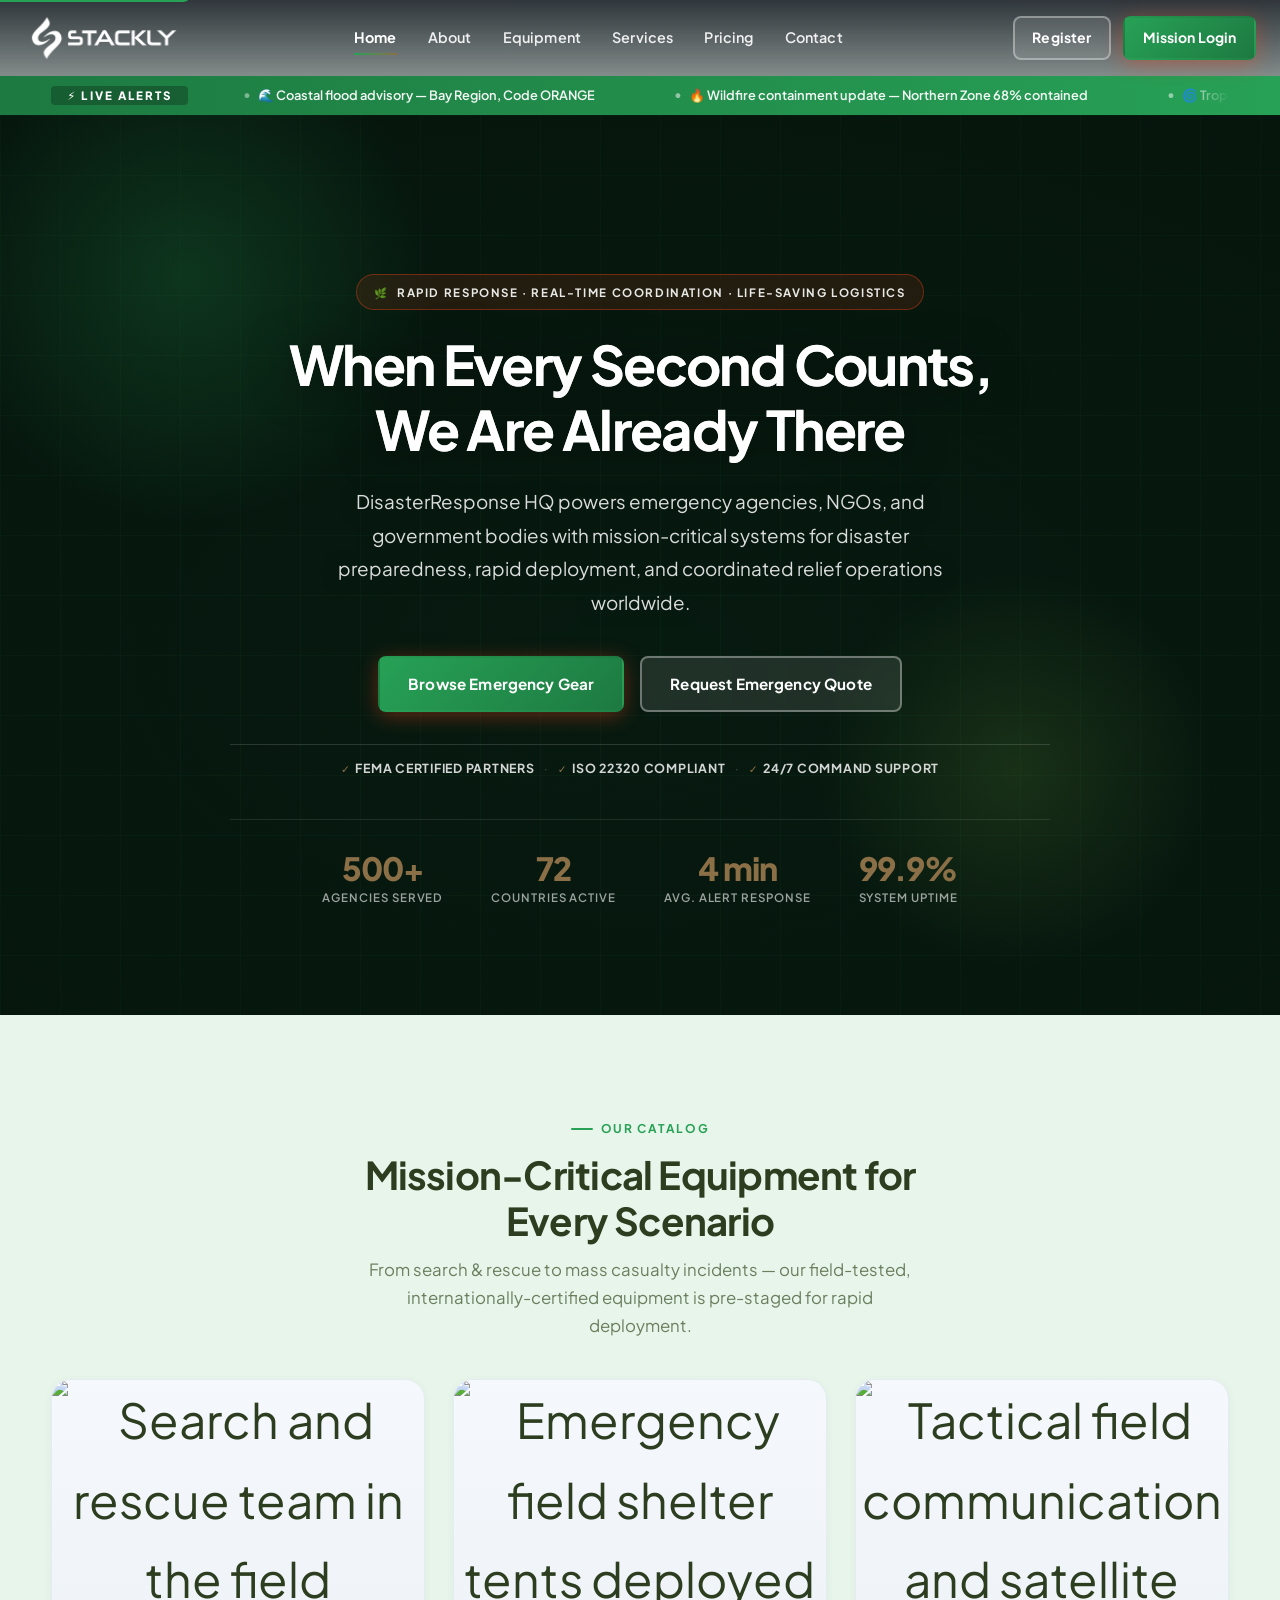
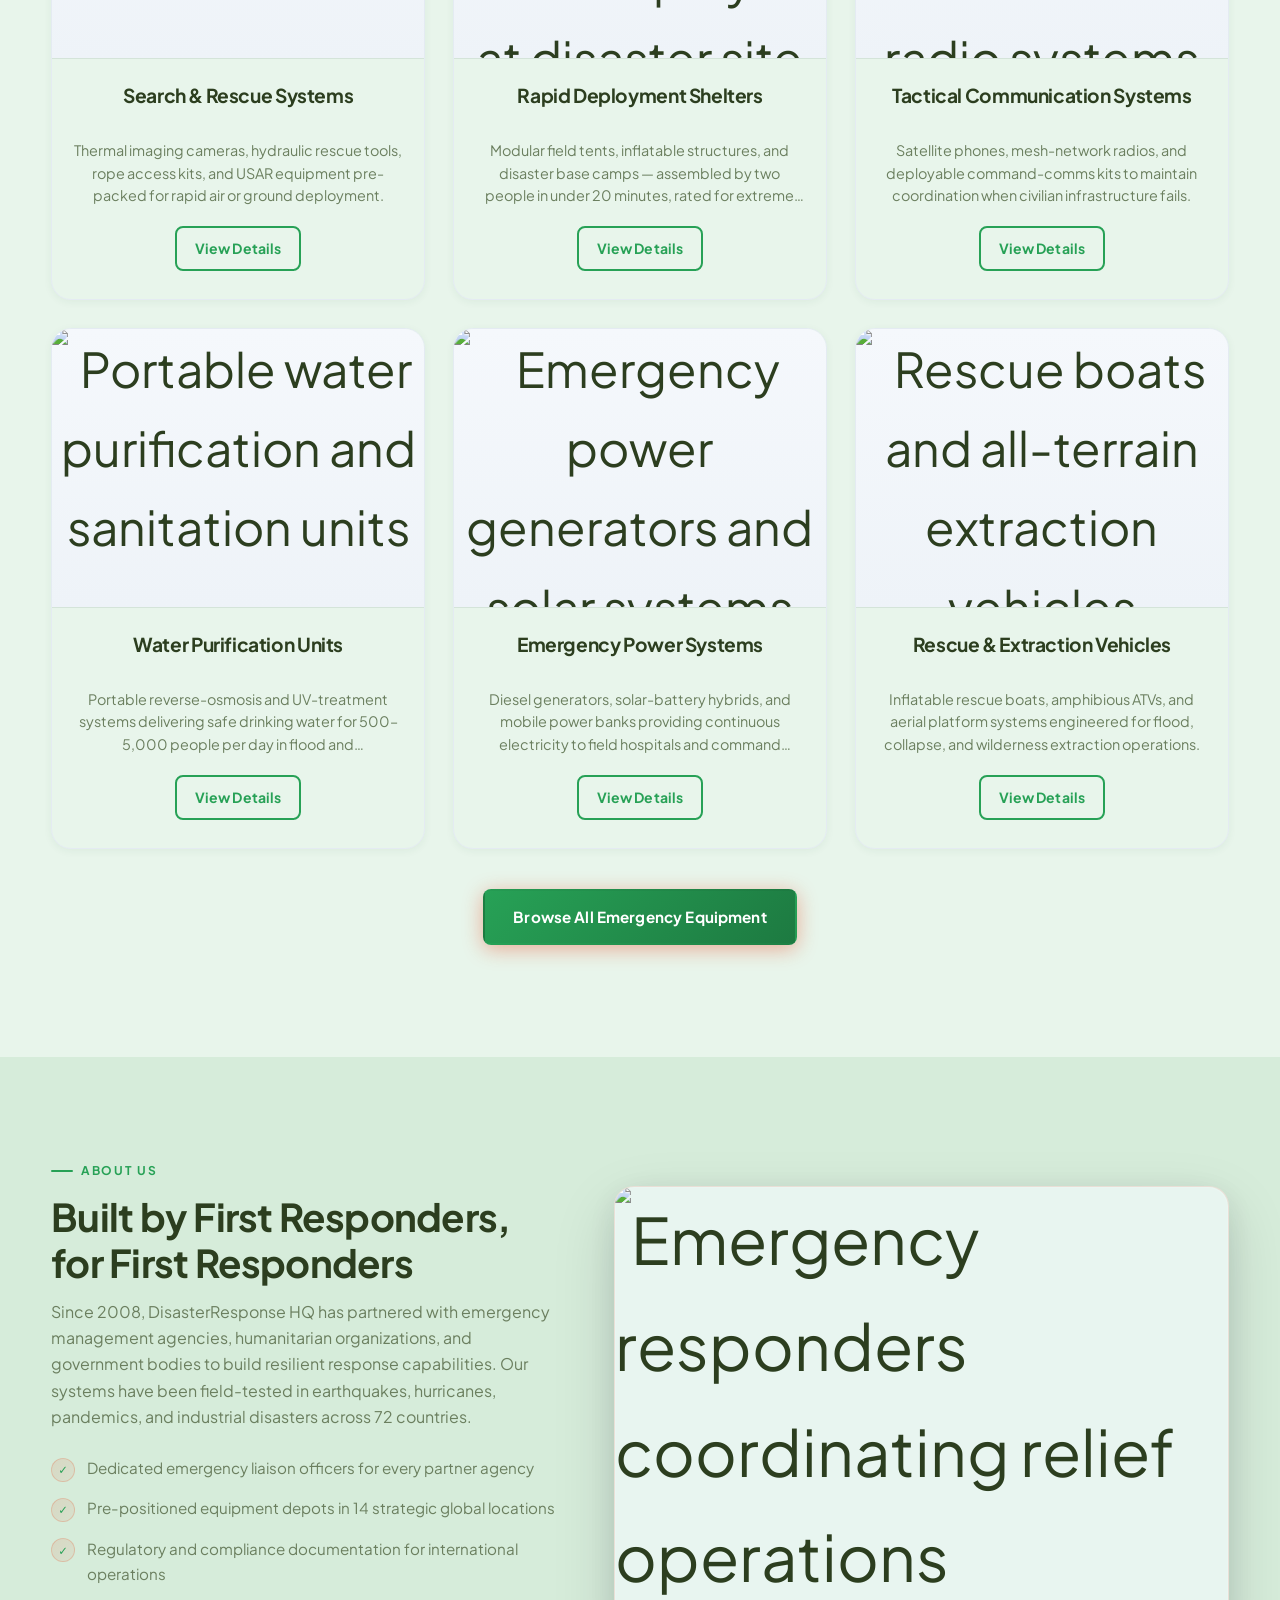
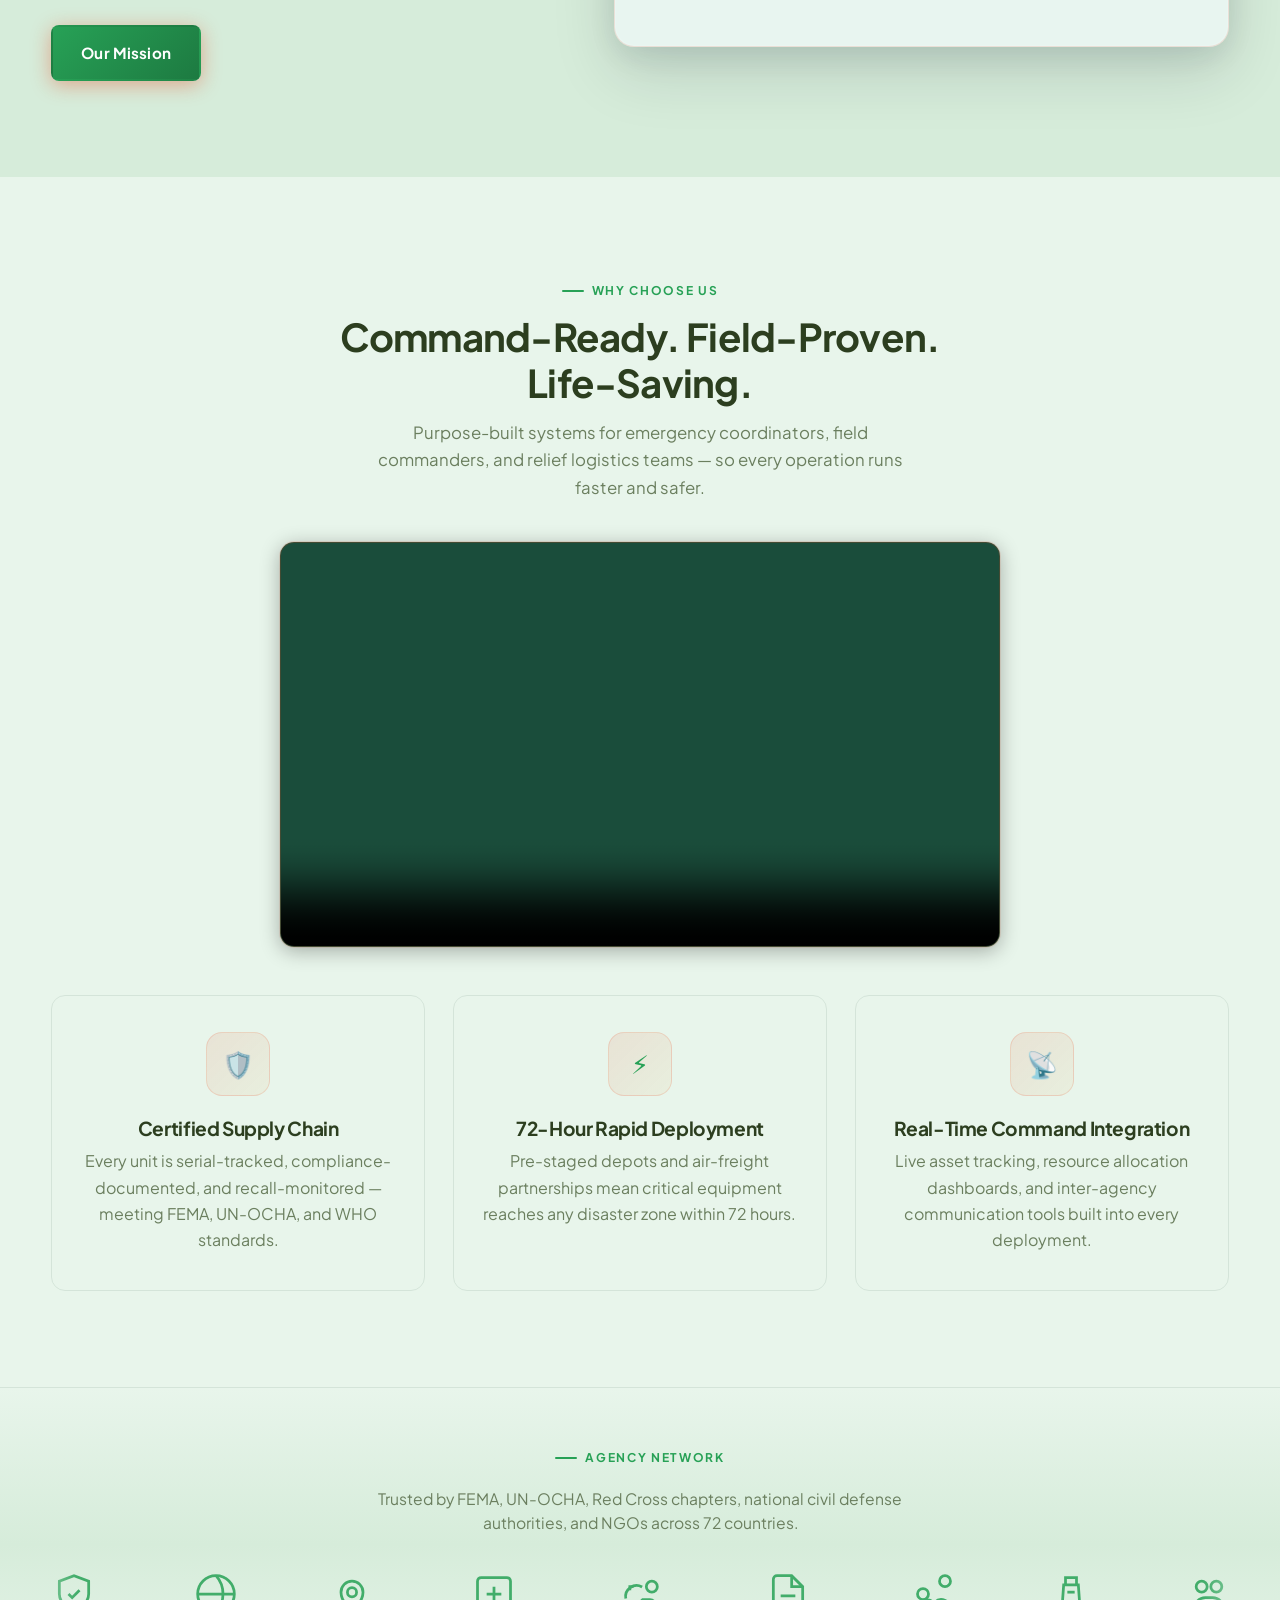
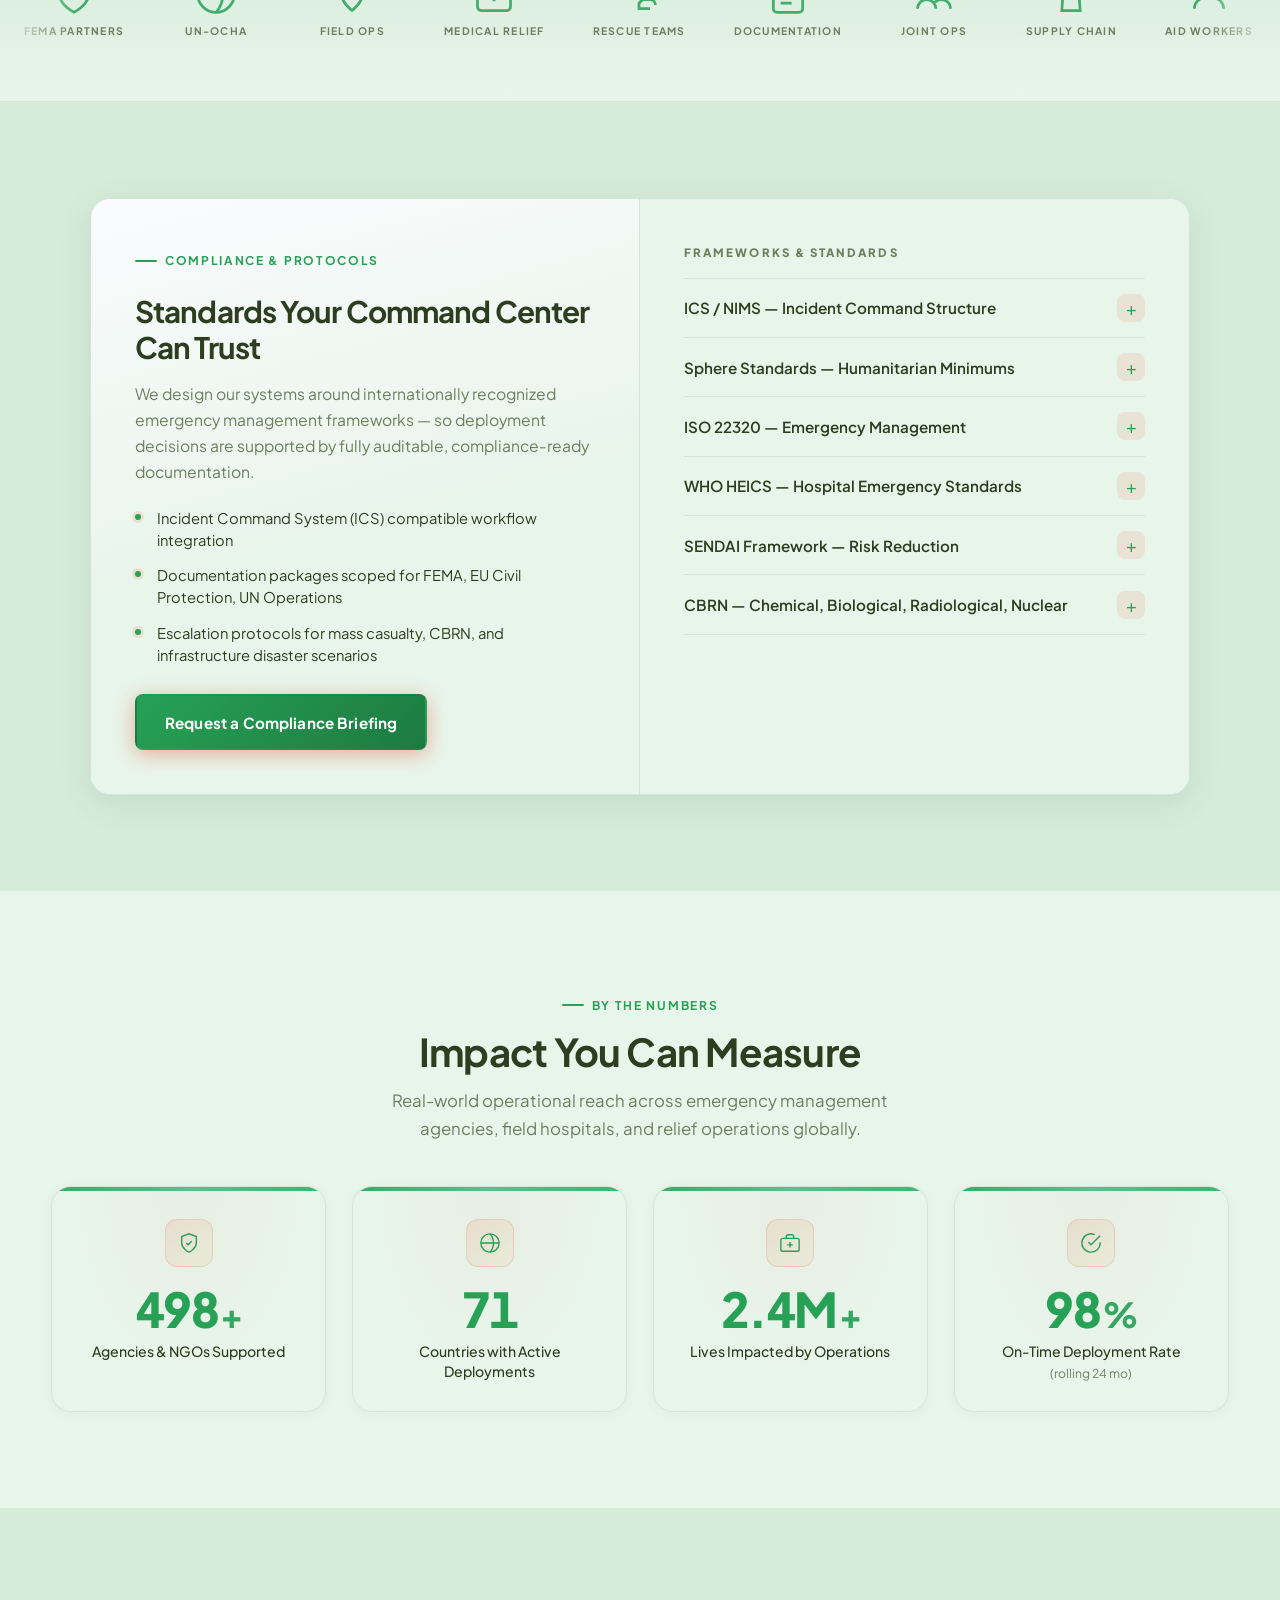
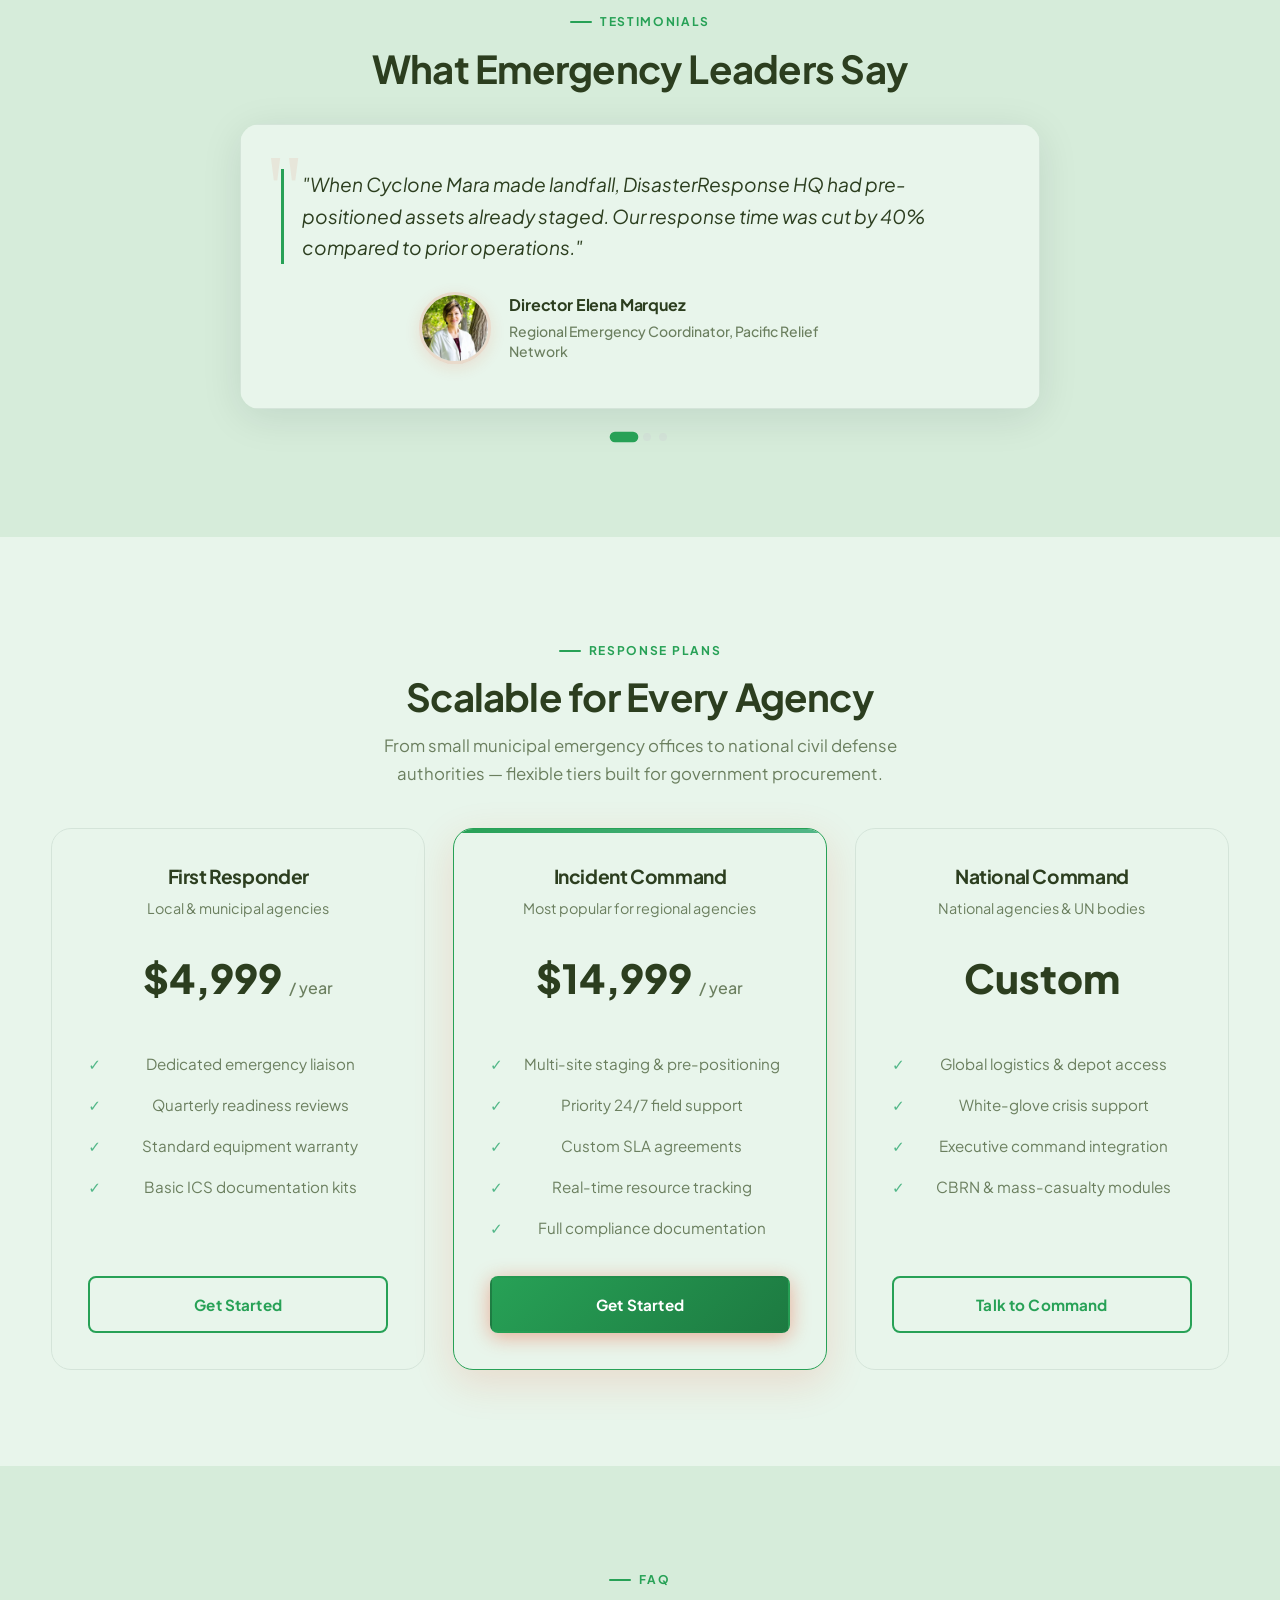
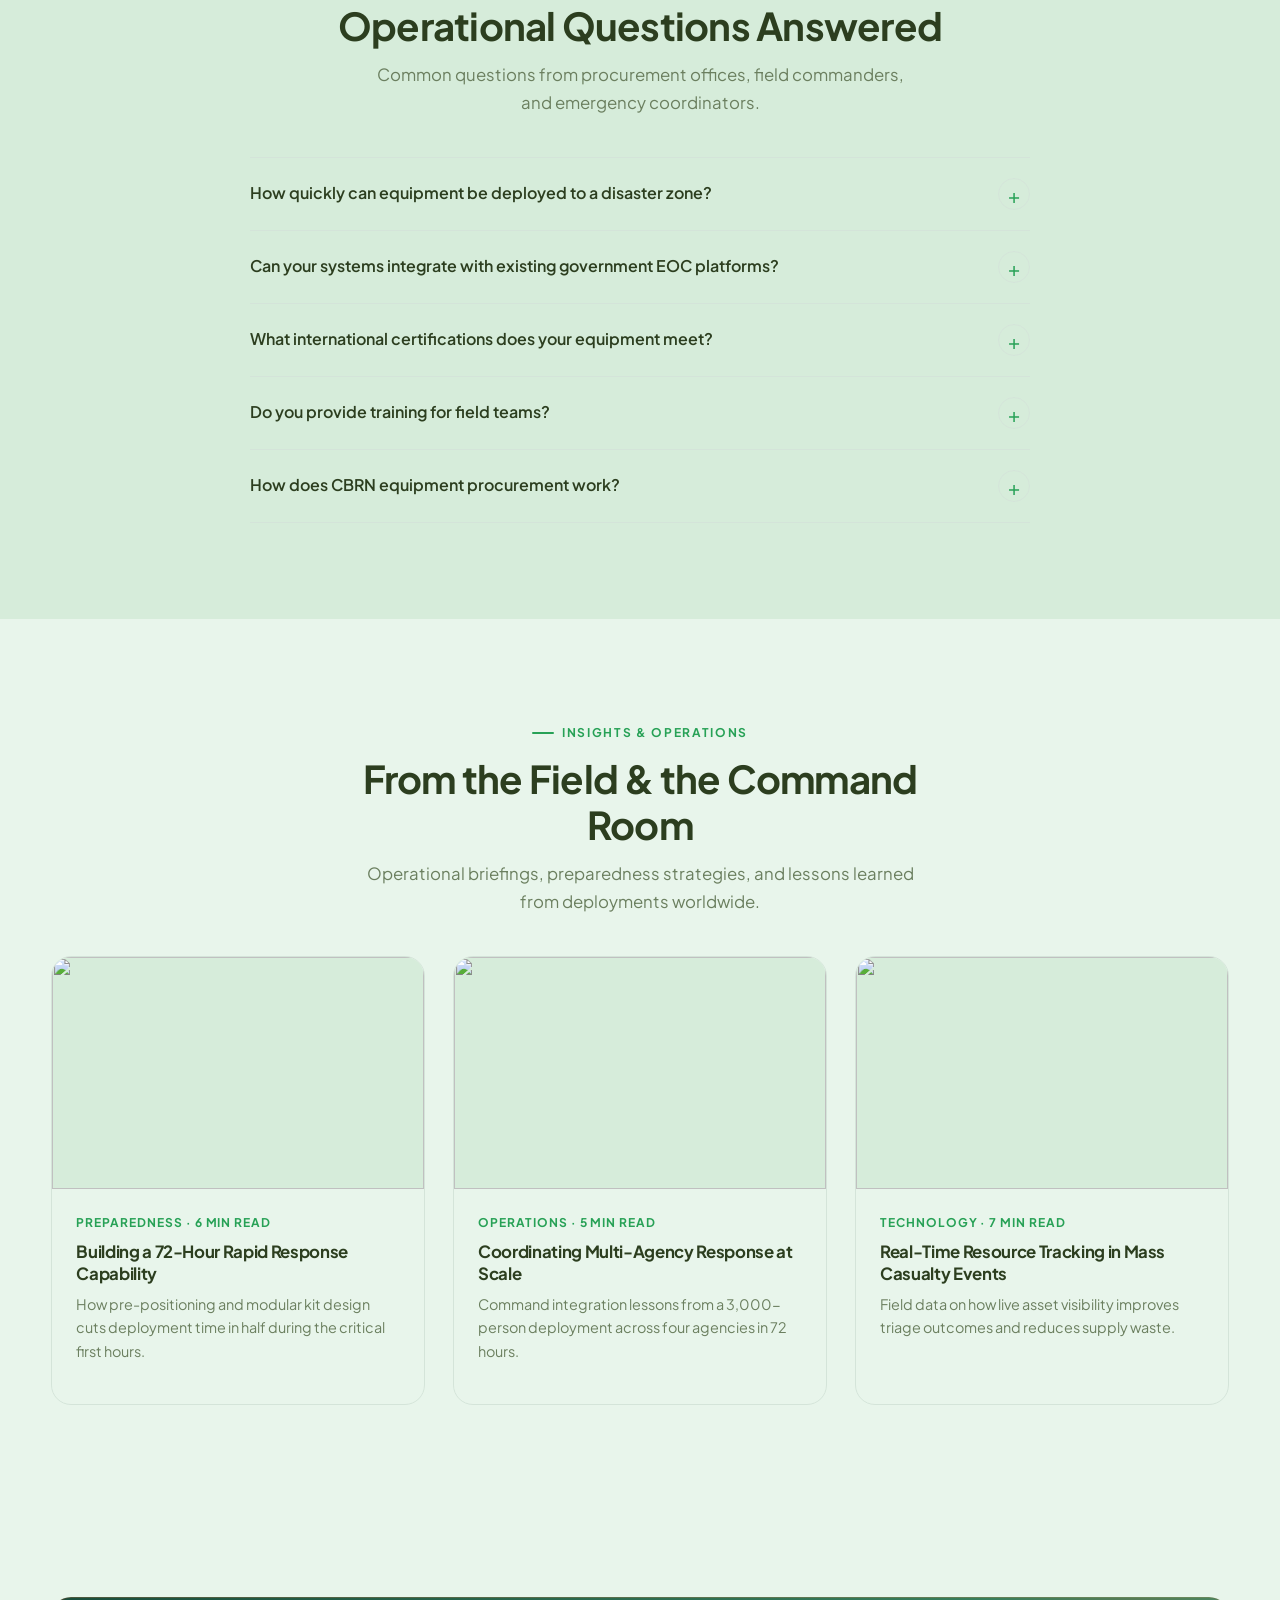
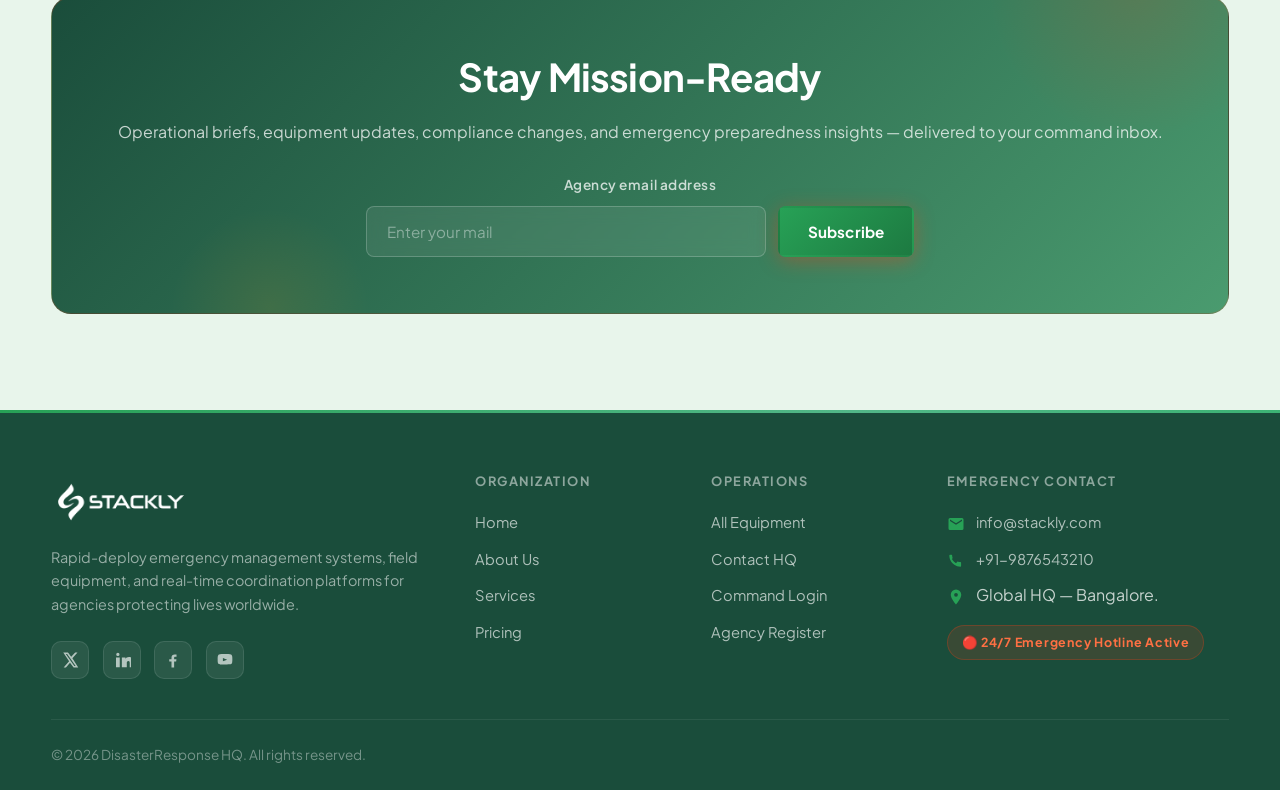
==== commit 4031f1bc: "updated" ====
--- a/index.html
+++ b/index.html
@@ -3,8 +3,8 @@
 <head>
   <meta charset="UTF-8" />
   <meta name="viewport" content="width=device-width, initial-scale=1.0" />
-  <meta name="description" content="EcoVoyage — Sustainable eco-tourism experiences, conservation-focused adventures, and ethical travel solutions connecting travelers with pristine natural destinations worldwide." />
-  <title>Stackly-Eco | Premium Sustainable Eco-Tourism & Nature Adventures</title>
+  <meta name="description" content="DisasterResponse HQ — Rapid-deploy emergency management systems, real-time coordination, and life-saving resource logistics for agencies worldwide." />
+  <title>DisasterResponse HQ | Emergency Management & Relief Operations</title>
   <link rel="preconnect" href="https://fonts.googleapis.com" />
   <link rel="preconnect" href="https://fonts.gstatic.com" crossorigin />
   <link href="https://fonts.googleapis.com/css2?family=Plus+Jakarta+Sans:ital,wght@0,400;0,500;0,600;0,700;0,800;1,400&display=swap" rel="stylesheet" />
@@ -14,11 +14,14 @@
 </head>
 <body>
 
+
+  
+
   <a class="skip-link" href="#main-content">Skip to main content</a>
 
   <div id="preloader" aria-hidden="true">
     <div class="preloader__inner">
-      <img class="preloader__logo" src="images/stackly-logo-disaster.webp" alt="EcoVoyage" width="240" />
+      <img class="preloader__logo" src="images/stackly-logo-disaster.webp" alt="DisasterResponse HQ" width="240" />
       <div class="preloader__spinner"></div>
     </div>
   </div>
@@ -26,7 +29,7 @@
   <header class="site-header site-header--hero" id="site-header">
     <div class="navbar">
       <a class="logo" href="index.html" aria-label="Home">
-        <img class="logo__img" src="images/stackly-logo-disaster.webp" alt="EcoVoyage" width="200" height="64" decoding="async" />
+        <img class="logo__img" src="images/stackly-logo-disaster.webp" alt="DisasterResponse HQ" width="200" height="64" decoding="async" />
       </a>
       <button type="button" class="nav-toggle" aria-label="Toggle navigation" aria-expanded="false" aria-controls="primary-nav">
         <span></span><span></span><span></span>
@@ -35,37 +38,37 @@
         <ul class="nav__list">
           <li><a href="index.html" class="nav__link">Home</a></li>
           <li><a href="about.html" class="nav__link">About</a></li>
-          <li><a href="products.html" class="nav__link">Destinations</a></li>
-          <li><a href="services.html" class="nav__link">Experiences</a></li>
-          <li><a href="pricing.html" class="nav__link">Packages</a></li>
+          <li><a href="products.html" class="nav__link">Equipment</a></li>
+          <li><a href="services.html" class="nav__link">Services</a></li>
+          <li><a href="pricing.html" class="nav__link">Pricing</a></li>
           <li><a href="contact.html" class="nav__link">Contact</a></li>
         </ul>
         <div class="nav__actions">
-          <a href="register.html" class="btn btn--ghost btn--sm">Join</a>
-          <a href="login.html" class="btn btn--primary btn--sm">Book Now</a>
+          <a href="register.html" class="btn btn--ghost btn--sm">Register</a>
+          <a href="login.html" class="btn btn--primary btn--sm">Mission Login</a>
         </div>
       </nav>
     </div>
   </header>
 
-  <!-- Live Updates Ticker -->
-  <div class="alert-ticker" role="marquee" aria-label="Latest eco-tourism updates">
+  <!-- Live Alert Ticker -->
+  <div class="alert-ticker" role="marquee" aria-label="Active emergency alerts">
     <div class="container" style="display:flex;align-items:center;gap:1rem;">
-      <span class="alert-ticker__label">🌍 LIVE UPDATES</span>
+      <span class="alert-ticker__label">⚡ LIVE ALERTS</span>
       <div class="alert-ticker__inner">
         <div class="alert-ticker__track">
-          <span class="alert-ticker__item">🦁 Safari season peak — Limited spots for Kenya conservation tours</span>
-          <span class="alert-ticker__item">🌲 Amazon rainforest guide certification — New eco-guides trained by WWF</span>
-          <span class="alert-ticker__item">🐠 Coral reef restoration — Maldives initiative 85% habitat recovery</span>
-          <span class="alert-ticker__item">🏔️ Mountain wildlife tracking — Nepal Himalayan expedition booking open</span>
-          <span class="alert-ticker__item">🌿 Carbon offset credits — Every journey plants 10 trees</span>
-          <span class="alert-ticker__item">🦅 Bird watching festival — Costa Rica biodiversity showcase next month</span>
-          <span class="alert-ticker__item">🦁 Safari season peak — Limited spots for Kenya conservation tours</span>
-          <span class="alert-ticker__item">🌲 Amazon rainforest guide certification — New eco-guides trained by WWF</span>
-          <span class="alert-ticker__item">🐠 Coral reef restoration — Maldives initiative 85% habitat recovery</span>
-          <span class="alert-ticker__item">🏔️ Mountain wildlife tracking — Nepal Himalayan expedition booking open</span>
-          <span class="alert-ticker__item">🌿 Carbon offset credits — Every journey plants 10 trees</span>
-          <span class="alert-ticker__item">🦅 Bird watching festival — Costa Rica biodiversity showcase next month</span>
+          <span class="alert-ticker__item">🌊 Coastal flood advisory — Bay Region, Code ORANGE</span>
+          <span class="alert-ticker__item">🔥 Wildfire containment update — Northern Zone 68% contained</span>
+          <span class="alert-ticker__item">🌀 Tropical storm tracking active — Estimated landfall 36 hrs</span>
+          <span class="alert-ticker__item">🚁 Aerial rescue units deployed — Mountain Search Operation</span>
+          <span class="alert-ticker__item">📦 Relief supplies in transit — 12,400 units to affected areas</span>
+          <span class="alert-ticker__item">🏥 Medical teams on standby — 24 hospitals on high alert</span>
+          <span class="alert-ticker__item">🌊 Coastal flood advisory — Bay Region, Code ORANGE</span>
+          <span class="alert-ticker__item">🔥 Wildfire containment update — Northern Zone 68% contained</span>
+          <span class="alert-ticker__item">🌀 Tropical storm tracking active — Estimated landfall 36 hrs</span>
+          <span class="alert-ticker__item">🚁 Aerial rescue units deployed — Mountain Search Operation</span>
+          <span class="alert-ticker__item">📦 Relief supplies in transit — 12,400 units to affected areas</span>
+          <span class="alert-ticker__item">🏥 Medical teams on standby — 24 hospitals on high alert</span>
         </div>
       </div>
     </div>
@@ -74,139 +77,135 @@
   <main id="main-content">
 
     <!-- HERO -->
-    <section class="hero" id="top" aria-label="Eco-Tourism Platform">
-      <video class="hero__video" autoplay muted loop playsinline>
-        <source src="images/eco-tourism-hero.mp4" type="video/mp4" />
-      </video>
-      <div class="hero__video-overlay"></div>
+    <section class="hero" id="top" aria-label="Disaster Response Platform">
       <div class="hero-glow"></div>
       <div class="hero-glow-2"></div>
       <div class="hero__inner">
         <div class="hero__content">
-          <p class="hero__kicker">Sustainable Travel · Wildlife Conservation · Ethical Adventures</p>
-          <h1>Discover Earth's Most Pristine Destinations Responsibly</h1>
-          <p class="hero__lead">Stackly-Eco curates transformative eco-tourism experiences that connect you with nature's wonders while directly supporting conservation, protecting endangered ecosystems, and empowering local communities across 45 countries.</p>
+          <p class="hero__kicker">Rapid Response · Real-Time Coordination · Life-Saving Logistics</p>
+          <h1>When Every Second Counts, We Are Already There</h1>
+          <p class="hero__lead">DisasterResponse HQ powers emergency agencies, NGOs, and government bodies with mission-critical systems for disaster preparedness, rapid deployment, and coordinated relief operations worldwide.</p>
           <div class="hero__actions">
-            <a href="404.html" class="btn btn--primary">Explore Destinations</a>
-            <a href="404.html" class="btn btn--ghost">Plan Your Adventure</a>
+            <a href="404.html" class="btn btn--primary">Browse Emergency Gear</a>
+            <a href="404.html" class="btn btn--ghost">Request Emergency Quote</a>
           </div>
           <p class="hero__trust" role="group" aria-label="Platform credentials">
-            <span class="hero__trust-item">TIES Certified Eco-Tourism</span>
+            <span class="hero__trust-item">FEMA Certified Partners</span>
             <span class="hero__trust-sep" aria-hidden="true">·</span>
-            <span class="hero__trust-item">100% Carbon Neutral</span>
+            <span class="hero__trust-item">ISO 22320 Compliant</span>
             <span class="hero__trust-sep" aria-hidden="true">·</span>
-            <span class="hero__trust-item">Conservation Focused</span>
+            <span class="hero__trust-item">24/7 Command Support</span>
           </p>
           <div class="hero__stats">
             <div class="hero__stat">
-              <span class="hero__stat-value">150+</span>
-              <span class="hero__stat-label">Eco Destinations</span>
+              <span class="hero__stat-value">500+</span>
+              <span class="hero__stat-label">Agencies Served</span>
             </div>
             <div class="hero__stat">
-              <span class="hero__stat-value">45</span>
-              <span class="hero__stat-label">Countries</span>
+              <span class="hero__stat-value">72</span>
+              <span class="hero__stat-label">Countries Active</span>
             </div>
             <div class="hero__stat">
-              <span class="hero__stat-value">50,000+</span>
-              <span class="hero__stat-label">Happy Travelers</span>
+              <span class="hero__stat-value">4 min</span>
+              <span class="hero__stat-label">Avg. Alert Response</span>
             </div>
             <div class="hero__stat">
-              <span class="hero__stat-value">$8.5M+</span>
-              <span class="hero__stat-label">Conservation Funded</span>
-            </div>
-          </div>
-        </div>
-      </div>
-    </section>
-
-    <!-- DESTINATIONS CATALOG -->
+              <span class="hero__stat-value">99.9%</span>
+              <span class="hero__stat-label">System Uptime</span>
+            </div>
+          </div>
+        </div>
+      </div>
+    </section>
+
+    <!-- EQUIPMENT CATALOG -->
     <section class="section catalog-section" id="products">
       <div class="container text-center">
-        <span class="section__eyebrow">Our Experiences</span>
-        <h2 class="section__title">Premium Eco-Tourism Destinations</h2>
-        <p class="section__lead">From pristine rainforests to untouched mountain ranges — our curated, sustainability-focused destinations offer transformative experiences while protecting Earth's most precious ecosystems.</p>
+        <span class="section__eyebrow">Our Catalog</span>
+        <h2 class="section__title">Mission-Critical Equipment for Every Scenario</h2>
+        <p class="section__lead">From search & rescue to mass casualty incidents — our field-tested, internationally-certified equipment is pre-staged for rapid deployment.</p>
         <div class="cards-grid catalog-grid">
           <article class="product-card product-card--catalog" data-aos="fade-up" data-aos-delay="0">
             <div class="product-card__media">
-              <img src="images/Amazon-rainforest-expeditions.webp" width="1200" height="900" alt="Amazon rainforest canopy tour" loading="lazy" decoding="async" />
+              <img src="images/Search_and_rescue.webp" width="1200" height="900" alt="Search and rescue team in the field" loading="lazy" decoding="async" />
             </div>
             <div class="product-card__body product-card__body--center">
-              <h3>Amazon Rainforest Expeditions</h3>
-              <p>8-14 day immersive journeys led by indigenous Quechua and Yanomami guides. Visit remote jungle lodges powered by renewable energy, spot jaguars and macaws, participate in forest restoration projects, and support indigenous land rights.</p>
-              <a href="404.html" class="btn btn--outline btn--sm">Explore Amazon</a>
+              <h3>Search & Rescue Systems</h3>
+              <p>Thermal imaging cameras, hydraulic rescue tools, rope access kits, and USAR equipment pre-packed for rapid air or ground deployment.</p>
+              <a href="product-details.html?id=sar" class="btn btn--outline btn--sm">View Details</a>
             </div>
           </article>
           <article class="product-card product-card--catalog" data-aos="fade-up" data-aos-delay="80">
             <div class="product-card__media">
-              <img src="images/Mountain-Sanctuary.webp" width="1200" height="900" alt="Mountain eco-lodge retreat" loading="lazy" decoding="async" />
+              <img src="images/deployment_Shelter.webp" width="1200" height="900" alt="Emergency field shelter tents deployed at disaster site" loading="lazy" decoding="async" />
             </div>
             <div class="product-card__body product-card__body--center">
-              <h3>Mountain Sanctuary Retreats</h3>
-              <p>Premium eco-lodges in Nepal, Costa Rica, and Peru featuring solar-powered cabins. Activities: Himalayan treks with certified naturalists, cloud forest bird watching (400+ species), and meditation with local monks. 100% proceeds support local conservation.</p>
-              <a href="404.html" class="btn btn--outline btn--sm">Book Mountain Retreat</a>
+              <h3>Rapid Deployment Shelters</h3>
+              <p>Modular field tents, inflatable structures, and disaster base camps — assembled by two people in under 20 minutes, rated for extreme weather.</p>
+              <a href="product-details.html?id=shelters" class="btn btn--outline btn--sm">View Details</a>
             </div>
           </article>
           <article class="product-card product-card--catalog" data-aos="fade-up" data-aos-delay="160">
             <div class="product-card__media">
-              <img src="images/sustainable-marine-conservation.webp" width="1200" height="900" alt="Coral reef conservation diving" loading="lazy" decoding="async" />
+              <img src="images/tactic-system.webp" width="1200" height="900" alt="Tactical field communication and satellite radio systems" loading="lazy" decoding="async" />
             </div>
             <div class="product-card__body product-card__body--center">
-              <h3>Marine Conservation Tours</h3>
-              <p>PADI-certified diving and snorkeling in the Maldives, Belize, and Caribbean. Help scientists with coral transplantation, document marine life, and support reef restoration. Each tour funds marine protected area development.</p>
-              <a href="404.html" class="btn btn--outline btn--sm">Dive & Conserve</a>
+              <h3>Tactical Communication Systems</h3>
+              <p>Satellite phones, mesh-network radios, and deployable command-comms kits to maintain coordination when civilian infrastructure fails.</p>
+              <a href="product-details.html?id=comms" class="btn btn--outline btn--sm">View Details</a>
             </div>
           </article>
           <article class="product-card product-card--catalog" data-aos="fade-up" data-aos-delay="0">
             <div class="product-card__media">
-              <img src="images/wildlife biodiversity.webp" width="1200" height="900" alt="Wildlife safari expedition" loading="lazy" decoding="async" />
+              <img src="images/water-purify-unit.webp" width="1200" height="900" alt="Portable water purification and sanitation units" loading="lazy" decoding="async" />
             </div>
             <div class="product-card__body product-card__body--center">
-              <h3>Wildlife Biodiversity Expeditions</h3>
-              <p>Expert naturalist-led expeditions across African savannas and Asian wildlife reserves. Track elephants in Botswana, monitor orangutans in Borneo, assist with tiger conservation in India. Direct funding supports anti-poaching efforts and habitat protection.</p>
-              <a href="404.html" class="btn btn--outline btn--sm">Join Wildlife Expedition</a>
+              <h3>Water Purification Units</h3>
+              <p>Portable reverse-osmosis and UV-treatment systems delivering safe drinking water for 500–5,000 people per day in flood and contamination zones.</p>
+              <a href="product-details.html?id=water" class="btn btn--outline btn--sm">View Details</a>
             </div>
           </article>
           <article class="product-card product-card--catalog" data-aos="fade-up" data-aos-delay="80">
             <div class="product-card__media">
-              <img src="images/agriculture-immersion.webp" width="1200" height="900" alt="Community farm stay experience" loading="lazy" decoding="async" />
+              <img src="images/power system.webp" width="1200" height="900" alt="Emergency power generators and solar systems for disaster zones" loading="lazy" decoding="async" />
             </div>
             <div class="product-card__body product-card__body--center">
-              <h3>Cultural & Agriculture Immersion</h3>
-              <p>5-10 day homestays with farming families in Guatemala, Kenya, and Vietnam. Learn organic farming, support fair-trade initiatives, participate in community projects, and develop deep cultural connections while boosting local economies.</p>
-              <a href="404.html" class="btn btn--outline btn--sm">Book Farm Stay</a>
+              <h3>Emergency Power Systems</h3>
+              <p>Diesel generators, solar-battery hybrids, and mobile power banks providing continuous electricity to field hospitals and command centers.</p>
+              <a href="product-details.html?id=power" class="btn btn--outline btn--sm">View Details</a>
             </div>
           </article>
           <article class="product-card product-card--catalog" data-aos="fade-up" data-aos-delay="160">
             <div class="product-card__media">
-              <img src="images/Safari-tour.webp" width="1200" height="900" alt="African safari game drive" loading="lazy" decoding="async" />
+              <img src="images/rescue-vehicle.webp" width="1200" height="900" alt="Rescue boats and all-terrain extraction vehicles" loading="lazy" decoding="async" />
             </div>
             <div class="product-card__body product-card__body--center">
-              <h3>African Safari Adventures</h3>
-              <p>Premium game drives in Serengeti, Kruger, and Okavango Delta. Spot lions, elephants, and rhinos with expert guides. 30% of tour cost funds community conservation programs and anti-poaching initiatives protecting endangered species.</p>
-              <a href="404.html" class="btn btn--outline btn--sm">Book Safari</a>
-            </div>
-          </article>
-        </div>
-        <p class="text-center" style="margin-top:2.5rem;"><a href="404.html" class="btn btn--primary">Explore All Destinations</a></p>
-      </div>
-    </section>
-
-  
+              <h3>Rescue & Extraction Vehicles</h3>
+              <p>Inflatable rescue boats, amphibious ATVs, and aerial platform systems engineered for flood, collapse, and wilderness extraction operations.</p>
+              <a href="product-details.html?id=vehicles" class="btn btn--outline btn--sm">View Details</a>
+            </div>
+          </article>
+        </div>
+        <p class="text-center" style="margin-top:2.5rem;"><a href="404.html" class="btn btn--primary">Browse All Emergency Equipment</a></p>
+      </div>
+    </section>
+
+    <!-- ABOUT PREVIEW -->
     <section class="section section--alt" id="about-preview">
       <div class="container split">
         <div data-aos="fade-right">
-          <span class="section__eyebrow">About Stackly-Eco</span>
-          <h2 class="section__title">Leading Sustainable Tourism Since 2012</h2>
-          <p>Founded by conservationists and travel enthusiasts, Stackly-Eco has pioneered responsible eco-tourism experiences that generate over $8.5 million annually for conservation projects and local communities. We partner exclusively with certified eco-lodges, community-based operators, and environmental organizations committed to preserving Earth's biodiversity.</p>
+          <span class="section__eyebrow">About Us</span>
+          <h2 class="section__title">Built by First Responders, for First Responders</h2>
+          <p>Since 2008, DisasterResponse HQ has partnered with emergency management agencies, humanitarian organizations, and government bodies to build resilient response capabilities. Our systems have been field-tested in earthquakes, hurricanes, pandemics, and industrial disasters across 72 countries.</p>
           <ul class="feature-list">
-            <li>TIES Certified with ISO 14001 Environmental Management Standards</li>
-            <li>Direct partnerships with 200+ local conservation organizations and communities</li>
-            <li>Carbon-neutral operations with verified tree-planting programs</li>
+            <li>Dedicated emergency liaison officers for every partner agency</li>
+            <li>Pre-positioned equipment depots in 14 strategic global locations</li>
+            <li>Regulatory and compliance documentation for international operations</li>
           </ul>
-          <a href="404.html" class="btn btn--primary" style="margin-top:1.5rem;">Learn Our Impact</a>
+          <a href="404.html" class="btn btn--primary" style="margin-top:1.5rem;">Our Mission</a>
         </div>
         <figure class="split__visual split__visual--img" data-aos="fade-left">
-          <img src="images/ecotourism-about.webp" width="1400" height="933" alt="Adventure responders coordinating relief operations" loading="lazy" decoding="async" />
+          <img src="images/Disaster_Management_about.webp" width="1400" height="933" alt="Emergency responders coordinating relief operations" loading="lazy" decoding="async" />
         </figure>
       </div>
     </section>
@@ -215,8 +214,8 @@
     <section class="section" id="why-us">
       <div class="container text-center">
         <span class="section__eyebrow">Why Choose Us</span>
-        <h2 class="section__title">Travel That Protects, Connects & Inspires.</h2>
-        <p class="section__lead">Every Stackly-Eco experience is crafted by conservation scientists and led by local naturalists — so your journey creates real, measurable impact for ecosystems and communities.</p>
+        <h2 class="section__title">Command-Ready. Field-Proven. Life-Saving.</h2>
+        <p class="section__lead">Purpose-built systems for emergency coordinators, field commanders, and relief logistics teams — so every operation runs faster and safer.</p>
 
         <div class="why-media" data-aos="zoom-in">
           <div class="why-media__frame">
@@ -229,9 +228,10 @@
               preload="metadata"
               width="1600"
               height="800"
-              aria-label="Video: Stackly-Eco sustainable eco-tourism experiences"
+              poster="https://images.unsplash.com/photo-1504711434969-e33886168f5c?w=1600&auto=format&fit=crop&q=80"
+              aria-label="Video: DisasterResponse HQ in action across global emergency operations"
             >
-              <source src="images/eco-tour-falls.mp4" type="video/mp4" />
+              <source src="images/disaster-management-video.mp4" type="video/mp4" />
               Your browser does not support the video tag.
             </video>
           </div>
@@ -239,103 +239,103 @@
 
         <div class="why-grid" style="margin-top:3rem;">
           <article class="why-card" data-aos="fade-up" data-aos-delay="0">
-            <div class="why-card__icon">🌿</div>
-            <h3>TIES-Certified Eco-Tourism</h3>
-            <p>Every destination partner meets The International Ecotourism Society's rigorous standards for sustainability, conservation, and community benefit.</p>
+            <div class="why-card__icon">🛡️</div>
+            <h3>Certified Supply Chain</h3>
+            <p>Every unit is serial-tracked, compliance-documented, and recall-monitored — meeting FEMA, UN-OCHA, and WHO standards.</p>
           </article>
           <article class="why-card" data-aos="fade-up" data-aos-delay="100">
-            <div class="why-card__icon">🌍</div>
-            <h3>Verified Conservation Impact</h3>
-            <p>Your travel directly funds habitat restoration, wildlife monitoring, and community livelihoods — backed by transparent, third-party impact reports.</p>
+            <div class="why-card__icon">⚡</div>
+            <h3>72-Hour Rapid Deployment</h3>
+            <p>Pre-staged depots and air-freight partnerships mean critical equipment reaches any disaster zone within 72 hours.</p>
           </article>
           <article class="why-card" data-aos="fade-up" data-aos-delay="200">
-            <div class="why-card__icon">🧭</div>
-            <h3>Expert Local Naturalist Guides</h3>
-            <p>Small-group tours led by certified naturalists and indigenous community guides who know every trail, species, and story of the land.</p>
+            <div class="why-card__icon">📡</div>
+            <h3>Real-Time Command Integration</h3>
+            <p>Live asset tracking, resource allocation dashboards, and inter-agency communication tools built into every deployment.</p>
           </article>
         </div>
       </div>
     </section>
 
     <!-- PARTNER MARQUEE -->
-    <section class="section partnership-marquee" aria-label="Conservation partners and eco-certifications">
+    <section class="section partnership-marquee" aria-label="Partner agencies and response capabilities">
       <div class="container text-center partnership-marquee__intro">
-        <span class="section__eyebrow">Our Partners & Certifications</span>
-        <p class="partnership-marquee__lead">Partnered with leading conservation organizations, eco-certification bodies, and community networks across 45 countries.</p>
+        <span class="section__eyebrow">Agency Network</span>
+        <p class="partnership-marquee__lead">Trusted by FEMA, UN-OCHA, Red Cross chapters, national civil defense authorities, and NGOs across 72 countries.</p>
       </div>
       <div class="marquee" role="presentation">
         <div class="marquee__track">
           <div class="marquee__group">
-            <span class="marquee__item"><svg class="marquee__svg" viewBox="0 0 24 24" fill="none" stroke="currentColor" stroke-width="1.5" aria-hidden="true"><path d="M12 22s8-4 8-10V5l-8-3-8 3v7c0 6 8 10 8 10z"/><path d="M9 12l2 2 4-4"/></svg><span class="marquee__label">TIES Certified</span></span>
-            <span class="marquee__item"><svg class="marquee__svg" viewBox="0 0 24 24" fill="none" stroke="currentColor" stroke-width="1.5" aria-hidden="true"><circle cx="12" cy="12" r="10"/><path d="M2 12h20M12 2a15 15 0 010 20"/></svg><span class="marquee__label">WWF Partner</span></span>
-            <span class="marquee__item"><svg class="marquee__svg" viewBox="0 0 24 24" fill="none" stroke="currentColor" stroke-width="1.5" aria-hidden="true"><path d="M12 21s-6-4.35-6-10a6 6 0 1112 0c0 5.65-6 10-6 10z"/><circle cx="12" cy="11" r="2.5"/></svg><span class="marquee__label">Rainforest Alliance</span></span>
-            <span class="marquee__item"><svg class="marquee__svg" viewBox="0 0 24 24" fill="none" stroke="currentColor" stroke-width="1.5" aria-hidden="true"><rect x="3" y="3" width="18" height="18" rx="2"/><path d="M12 8v8M8 12h8"/></svg><span class="marquee__label">Green Globe</span></span>
-            <span class="marquee__item"><svg class="marquee__svg" viewBox="0 0 24 24" fill="none" stroke="currentColor" stroke-width="1.5" aria-hidden="true"><path d="M4.8 14.5a6 6 0 018.9-6.3"/><path d="M7 10V8h2"/><circle cx="19" cy="8" r="3"/><path d="M21 18a3 3 0 00-3-3h-4l-2 2v3h6"/></svg><span class="marquee__label">IUCN Member</span></span>
-            <span class="marquee__item"><svg class="marquee__svg" viewBox="0 0 24 24" fill="none" stroke="currentColor" stroke-width="1.5" aria-hidden="true"><path d="M14 2H6a2 2 0 00-2 2v16a2 2 0 002 2h12a2 2 0 002-2V8z"/><path d="M14 2v6h6M8 13h8M8 17h6"/></svg><span class="marquee__label">ISO 14001</span></span>
-            <span class="marquee__item"><svg class="marquee__svg" viewBox="0 0 24 24" fill="none" stroke="currentColor" stroke-width="1.5" aria-hidden="true"><path d="M18 8a3 3 0 100-6 3 3 0 000 6zM6 15a3 3 0 100-6 3 3 0 000 6z"/><path d="M13 20a5 5 0 00-10 0M21 20a5 5 0 00-8.5-3.5"/></svg><span class="marquee__label">Local Guides Network</span></span>
-            <span class="marquee__item"><svg class="marquee__svg" viewBox="0 0 24 24" fill="none" stroke="currentColor" stroke-width="1.5" aria-hidden="true"><path d="M9 3h6v4H9zM8 7h8l1 14H7L8 7z"/><path d="M10 11h4"/></svg><span class="marquee__label">Carbon Neutral</span></span>
-            <span class="marquee__item"><svg class="marquee__svg" viewBox="0 0 24 24" fill="none" stroke="currentColor" stroke-width="1.5" aria-hidden="true"><circle cx="8" cy="8" r="3"/><circle cx="16" cy="8" r="3"/><path d="M4 20c0-3.3 2.7-6 6-6h4c3.3 0 6 2.7 6 6"/></svg><span class="marquee__label">Community-Based Tourism</span></span>
-            <span class="marquee__item"><svg class="marquee__svg" viewBox="0 0 24 24" fill="none" stroke="currentColor" stroke-width="1.5" aria-hidden="true"><path d="M22 11.08V12a10 10 0 11-5.93-9.14"/><path d="M22 4L12 14.01l-3-3"/></svg><span class="marquee__label">The Nature Conservancy</span></span>
-            <span class="marquee__item"><svg class="marquee__svg" viewBox="0 0 24 24" fill="none" stroke="currentColor" stroke-width="1.5" aria-hidden="true"><path d="M3 21h18M5 21V8l7-4 7 4v13"/><path d="M9 21v-5h6v5"/></svg><span class="marquee__label">Eco-Lodge Network</span></span>
+            <span class="marquee__item"><svg class="marquee__svg" viewBox="0 0 24 24" fill="none" stroke="currentColor" stroke-width="1.5" aria-hidden="true"><path d="M12 22s8-4 8-10V5l-8-3-8 3v7c0 6 8 10 8 10z"/><path d="M9 12l2 2 4-4"/></svg><span class="marquee__label">FEMA Partners</span></span>
+            <span class="marquee__item"><svg class="marquee__svg" viewBox="0 0 24 24" fill="none" stroke="currentColor" stroke-width="1.5" aria-hidden="true"><circle cx="12" cy="12" r="10"/><path d="M2 12h20M12 2a15 15 0 010 20"/></svg><span class="marquee__label">UN-OCHA</span></span>
+            <span class="marquee__item"><svg class="marquee__svg" viewBox="0 0 24 24" fill="none" stroke="currentColor" stroke-width="1.5" aria-hidden="true"><path d="M12 21s-6-4.35-6-10a6 6 0 1112 0c0 5.65-6 10-6 10z"/><circle cx="12" cy="11" r="2.5"/></svg><span class="marquee__label">Field Ops</span></span>
+            <span class="marquee__item"><svg class="marquee__svg" viewBox="0 0 24 24" fill="none" stroke="currentColor" stroke-width="1.5" aria-hidden="true"><rect x="3" y="3" width="18" height="18" rx="2"/><path d="M12 8v8M8 12h8"/></svg><span class="marquee__label">Medical Relief</span></span>
+            <span class="marquee__item"><svg class="marquee__svg" viewBox="0 0 24 24" fill="none" stroke="currentColor" stroke-width="1.5" aria-hidden="true"><path d="M4.8 14.5a6 6 0 018.9-6.3"/><path d="M7 10V8h2"/><circle cx="19" cy="8" r="3"/><path d="M21 18a3 3 0 00-3-3h-4l-2 2v3h6"/></svg><span class="marquee__label">Rescue Teams</span></span>
+            <span class="marquee__item"><svg class="marquee__svg" viewBox="0 0 24 24" fill="none" stroke="currentColor" stroke-width="1.5" aria-hidden="true"><path d="M14 2H6a2 2 0 00-2 2v16a2 2 0 002 2h12a2 2 0 002-2V8z"/><path d="M14 2v6h6M8 13h8M8 17h6"/></svg><span class="marquee__label">Documentation</span></span>
+            <span class="marquee__item"><svg class="marquee__svg" viewBox="0 0 24 24" fill="none" stroke="currentColor" stroke-width="1.5" aria-hidden="true"><path d="M18 8a3 3 0 100-6 3 3 0 000 6zM6 15a3 3 0 100-6 3 3 0 000 6z"/><path d="M13 20a5 5 0 00-10 0M21 20a5 5 0 00-8.5-3.5"/></svg><span class="marquee__label">Joint Ops</span></span>
+            <span class="marquee__item"><svg class="marquee__svg" viewBox="0 0 24 24" fill="none" stroke="currentColor" stroke-width="1.5" aria-hidden="true"><path d="M9 3h6v4H9zM8 7h8l1 14H7L8 7z"/><path d="M10 11h4"/></svg><span class="marquee__label">Supply Chain</span></span>
+            <span class="marquee__item"><svg class="marquee__svg" viewBox="0 0 24 24" fill="none" stroke="currentColor" stroke-width="1.5" aria-hidden="true"><circle cx="8" cy="8" r="3"/><circle cx="16" cy="8" r="3"/><path d="M4 20c0-3.3 2.7-6 6-6h4c3.3 0 6 2.7 6 6"/></svg><span class="marquee__label">Aid Workers</span></span>
+            <span class="marquee__item"><svg class="marquee__svg" viewBox="0 0 24 24" fill="none" stroke="currentColor" stroke-width="1.5" aria-hidden="true"><path d="M22 11.08V12a10 10 0 11-5.93-9.14"/><path d="M22 4L12 14.01l-3-3"/></svg><span class="marquee__label">ISO Certified</span></span>
+            <span class="marquee__item"><svg class="marquee__svg" viewBox="0 0 24 24" fill="none" stroke="currentColor" stroke-width="1.5" aria-hidden="true"><path d="M3 21h18M5 21V8l7-4 7 4v13"/><path d="M9 21v-5h6v5"/></svg><span class="marquee__label">Base Camps</span></span>
           </div>
           <div class="marquee__group" aria-hidden="true">
-            <span class="marquee__item"><svg class="marquee__svg" viewBox="0 0 24 24" fill="none" stroke="currentColor" stroke-width="1.5" aria-hidden="true"><path d="M12 22s8-4 8-10V5l-8-3-8 3v7c0 6 8 10 8 10z"/><path d="M9 12l2 2 4-4"/></svg><span class="marquee__label">TIES Certified</span></span>
-            <span class="marquee__item"><svg class="marquee__svg" viewBox="0 0 24 24" fill="none" stroke="currentColor" stroke-width="1.5" aria-hidden="true"><circle cx="12" cy="12" r="10"/><path d="M2 12h20M12 2a15 15 0 010 20"/></svg><span class="marquee__label">WWF Partner</span></span>
-            <span class="marquee__item"><svg class="marquee__svg" viewBox="0 0 24 24" fill="none" stroke="currentColor" stroke-width="1.5" aria-hidden="true"><path d="M12 21s-6-4.35-6-10a6 6 0 1112 0c0 5.65-6 10-6 10z"/><circle cx="12" cy="11" r="2.5"/></svg><span class="marquee__label">Rainforest Alliance</span></span>
-            <span class="marquee__item"><svg class="marquee__svg" viewBox="0 0 24 24" fill="none" stroke="currentColor" stroke-width="1.5" aria-hidden="true"><rect x="3" y="3" width="18" height="18" rx="2"/><path d="M12 8v8M8 12h8"/></svg><span class="marquee__label">Green Globe</span></span>
-            <span class="marquee__item"><svg class="marquee__svg" viewBox="0 0 24 24" fill="none" stroke="currentColor" stroke-width="1.5" aria-hidden="true"><path d="M4.8 14.5a6 6 0 018.9-6.3"/><path d="M7 10V8h2"/><circle cx="19" cy="8" r="3"/><path d="M21 18a3 3 0 00-3-3h-4l-2 2v3h6"/></svg><span class="marquee__label">IUCN Member</span></span>
-            <span class="marquee__item"><svg class="marquee__svg" viewBox="0 0 24 24" fill="none" stroke="currentColor" stroke-width="1.5" aria-hidden="true"><path d="M14 2H6a2 2 0 00-2 2v16a2 2 0 002 2h12a2 2 0 002-2V8z"/><path d="M14 2v6h6M8 13h8M8 17h6"/></svg><span class="marquee__label">ISO 14001</span></span>
-            <span class="marquee__item"><svg class="marquee__svg" viewBox="0 0 24 24" fill="none" stroke="currentColor" stroke-width="1.5" aria-hidden="true"><path d="M18 8a3 3 0 100-6 3 3 0 000 6zM6 15a3 3 0 100-6 3 3 0 000 6z"/><path d="M13 20a5 5 0 00-10 0M21 20a5 5 0 00-8.5-3.5"/></svg><span class="marquee__label">Local Guides Network</span></span>
-            <span class="marquee__item"><svg class="marquee__svg" viewBox="0 0 24 24" fill="none" stroke="currentColor" stroke-width="1.5" aria-hidden="true"><path d="M9 3h6v4H9zM8 7h8l1 14H7L8 7z"/><path d="M10 11h4"/></svg><span class="marquee__label">Carbon Neutral</span></span>
-            <span class="marquee__item"><svg class="marquee__svg" viewBox="0 0 24 24" fill="none" stroke="currentColor" stroke-width="1.5" aria-hidden="true"><circle cx="8" cy="8" r="3"/><circle cx="16" cy="8" r="3"/><path d="M4 20c0-3.3 2.7-6 6-6h4c3.3 0 6 2.7 6 6"/></svg><span class="marquee__label">Community-Based Tourism</span></span>
-            <span class="marquee__item"><svg class="marquee__svg" viewBox="0 0 24 24" fill="none" stroke="currentColor" stroke-width="1.5" aria-hidden="true"><path d="M22 11.08V12a10 10 0 11-5.93-9.14"/><path d="M22 4L12 14.01l-3-3"/></svg><span class="marquee__label">The Nature Conservancy</span></span>
-            <span class="marquee__item"><svg class="marquee__svg" viewBox="0 0 24 24" fill="none" stroke="currentColor" stroke-width="1.5" aria-hidden="true"><path d="M3 21h18M5 21V8l7-4 7 4v13"/><path d="M9 21v-5h6v5"/></svg><span class="marquee__label">Eco-Lodge Network</span></span>
-          </div>
-        </div>
-      </div>
-    </section>
-
-    <!-- ECO STANDARDS / CERTIFICATIONS -->
+            <span class="marquee__item"><svg class="marquee__svg" viewBox="0 0 24 24" fill="none" stroke="currentColor" stroke-width="1.5" aria-hidden="true"><path d="M12 22s8-4 8-10V5l-8-3-8 3v7c0 6 8 10 8 10z"/><path d="M9 12l2 2 4-4"/></svg><span class="marquee__label">FEMA Partners</span></span>
+            <span class="marquee__item"><svg class="marquee__svg" viewBox="0 0 24 24" fill="none" stroke="currentColor" stroke-width="1.5" aria-hidden="true"><circle cx="12" cy="12" r="10"/><path d="M2 12h20M12 2a15 15 0 010 20"/></svg><span class="marquee__label">UN-OCHA</span></span>
+            <span class="marquee__item"><svg class="marquee__svg" viewBox="0 0 24 24" fill="none" stroke="currentColor" stroke-width="1.5" aria-hidden="true"><path d="M12 21s-6-4.35-6-10a6 6 0 1112 0c0 5.65-6 10-6 10z"/><circle cx="12" cy="11" r="2.5"/></svg><span class="marquee__label">Field Ops</span></span>
+            <span class="marquee__item"><svg class="marquee__svg" viewBox="0 0 24 24" fill="none" stroke="currentColor" stroke-width="1.5" aria-hidden="true"><rect x="3" y="3" width="18" height="18" rx="2"/><path d="M12 8v8M8 12h8"/></svg><span class="marquee__label">Medical Relief</span></span>
+            <span class="marquee__item"><svg class="marquee__svg" viewBox="0 0 24 24" fill="none" stroke="currentColor" stroke-width="1.5" aria-hidden="true"><path d="M4.8 14.5a6 6 0 018.9-6.3"/><path d="M7 10V8h2"/><circle cx="19" cy="8" r="3"/><path d="M21 18a3 3 0 00-3-3h-4l-2 2v3h6"/></svg><span class="marquee__label">Rescue Teams</span></span>
+            <span class="marquee__item"><svg class="marquee__svg" viewBox="0 0 24 24" fill="none" stroke="currentColor" stroke-width="1.5" aria-hidden="true"><path d="M14 2H6a2 2 0 00-2 2v16a2 2 0 002 2h12a2 2 0 002-2V8z"/><path d="M14 2v6h6M8 13h8M8 17h6"/></svg><span class="marquee__label">Documentation</span></span>
+            <span class="marquee__item"><svg class="marquee__svg" viewBox="0 0 24 24" fill="none" stroke="currentColor" stroke-width="1.5" aria-hidden="true"><path d="M18 8a3 3 0 100-6 3 3 0 000 6zM6 15a3 3 0 100-6 3 3 0 000 6z"/><path d="M13 20a5 5 0 00-10 0M21 20a5 5 0 00-8.5-3.5"/></svg><span class="marquee__label">Joint Ops</span></span>
+            <span class="marquee__item"><svg class="marquee__svg" viewBox="0 0 24 24" fill="none" stroke="currentColor" stroke-width="1.5" aria-hidden="true"><path d="M9 3h6v4H9zM8 7h8l1 14H7L8 7z"/><path d="M10 11h4"/></svg><span class="marquee__label">Supply Chain</span></span>
+            <span class="marquee__item"><svg class="marquee__svg" viewBox="0 0 24 24" fill="none" stroke="currentColor" stroke-width="1.5" aria-hidden="true"><circle cx="8" cy="8" r="3"/><circle cx="16" cy="8" r="3"/><path d="M4 20c0-3.3 2.7-6 6-6h4c3.3 0 6 2.7 6 6"/></svg><span class="marquee__label">Aid Workers</span></span>
+            <span class="marquee__item"><svg class="marquee__svg" viewBox="0 0 24 24" fill="none" stroke="currentColor" stroke-width="1.5" aria-hidden="true"><path d="M22 11.08V12a10 10 0 11-5.93-9.14"/><path d="M22 4L12 14.01l-3-3"/></svg><span class="marquee__label">ISO Certified</span></span>
+            <span class="marquee__item"><svg class="marquee__svg" viewBox="0 0 24 24" fill="none" stroke="currentColor" stroke-width="1.5" aria-hidden="true"><path d="M3 21h18M5 21V8l7-4 7 4v13"/><path d="M9 21v-5h6v5"/></svg><span class="marquee__label">Base Camps</span></span>
+          </div>
+        </div>
+      </div>
+    </section>
+
+    <!-- COMPLIANCE / PROTOCOLS -->
     <section class="section section--alt" id="compliance" aria-labelledby="compliance-heading">
       <div class="container">
         <div class="compliance-panel" data-aos="fade-up">
           <div class="compliance-panel__intro">
-            <span class="section__eyebrow">Our Certifications & Standards</span>
-            <h2 class="compliance-panel__title" id="compliance-heading">Eco-Tourism You Can Trust — Verified & Transparent</h2>
-            <p class="compliance-panel__lead">Every Stackly-Eco destination and operator is rigorously vetted against internationally recognized sustainability, conservation, and community-benefit standards.</p>
+            <span class="section__eyebrow">Compliance & Protocols</span>
+            <h2 class="compliance-panel__title" id="compliance-heading">Standards Your Command Center Can Trust</h2>
+            <p class="compliance-panel__lead">We design our systems around internationally recognized emergency management frameworks — so deployment decisions are supported by fully auditable, compliance-ready documentation.</p>
             <ul class="compliance-panel__list">
-              <li>TIES (The International Ecotourism Society) Certified operators only</li>
-              <li>ISO 14001 Environmental Management Standards compliance</li>
-              <li>Verified carbon-offset programs with annual third-party audits</li>
+              <li>Incident Command System (ICS) compatible workflow integration</li>
+              <li>Documentation packages scoped for FEMA, EU Civil Protection, UN Operations</li>
+              <li>Escalation protocols for mass casualty, CBRN, and infrastructure disaster scenarios</li>
             </ul>
-            <a href="404.html" class="btn btn--primary">Learn About Our Standards</a>
-          </div>
-          <div class="compliance-panel__detail" aria-label="Eco-tourism certifications overview">
-            <p class="compliance-panel__detail-label">Frameworks & Certifications</p>
+            <a href="404.html" class="btn btn--primary">Request a Compliance Briefing</a>
+          </div>
+          <div class="compliance-panel__detail" aria-label="Emergency frameworks overview">
+            <p class="compliance-panel__detail-label">Frameworks & Standards</p>
             <div class="compliance-accordion">
               <details class="compliance-acc">
-                <summary>TIES — The International Ecotourism Society</summary>
-                <div class="compliance-acc__body">All destination partners meet TIES standards: minimizing environmental impact, building environmental & cultural awareness, providing positive experiences for visitors and hosts, and directing financial benefits to conservation.</div>
+                <summary>ICS / NIMS — Incident Command Structure</summary>
+                <div class="compliance-acc__body">Our platforms integrate with ICS organizational structures and NIMS resource typing — making our tools compatible with any Federal or State coordinated response.</div>
               </details>
               <details class="compliance-acc">
-                <summary>ISO 14001 — Environmental Management</summary>
-                <div class="compliance-acc__body">Our operations and all partner lodges comply with ISO 14001 standards for environmental management systems — covering energy use, waste reduction, water conservation, and biodiversity impact.</div>
+                <summary>Sphere Standards — Humanitarian Minimums</summary>
+                <div class="compliance-acc__body">Relief supply kits and medical deployments are calibrated to Sphere Project thresholds for shelter, water, food, and health across displaced population scenarios.</div>
               </details>
               <details class="compliance-acc">
-                <summary>Rainforest Alliance — Sustainable Tourism</summary>
-                <div class="compliance-acc__body">Rainforest Alliance-certified tour operators ensure fair wages and working conditions for local staff, community benefit sharing, and measurable biodiversity protection in all destinations.</div>
+                <summary>ISO 22320 — Emergency Management</summary>
+                <div class="compliance-acc__body">Interoperability, command structures, and information management aligned to the international standard for incident response.</div>
               </details>
               <details class="compliance-acc">
-                <summary>Green Globe — Eco-Accommodation Standard</summary>
-                <div class="compliance-acc__body">Eco-lodges and accommodation partners meet Green Globe's rigorous criteria for water conservation, renewable energy use, waste management, and local community engagement.</div>
+                <summary>WHO HEICS — Hospital Emergency Standards</summary>
+                <div class="compliance-acc__body">Medical equipment and field hospital configurations meeting Hospital Emergency Incident Command System requirements for surge capacity.</div>
               </details>
               <details class="compliance-acc">
-                <summary>IUCN — Protected Area Guidelines</summary>
-                <div class="compliance-acc__body">All tours operating in or near protected areas follow IUCN guidelines for visitor impact management, wildlife disturbance minimization, and habitat conservation protocols.</div>
+                <summary>SENDAI Framework — Risk Reduction</summary>
+                <div class="compliance-acc__body">Pre-positioning and preparedness programs aligned to the UN's global disaster risk reduction priorities through 2030.</div>
               </details>
               <details class="compliance-acc">
-                <summary>Carbon Neutral — Verified Offset Programs</summary>
-                <div class="compliance-acc__body">Travel emissions are calculated, minimized, and offset through verified reforestation projects. Every booking automatically plants 10 trees through our partnered reforestation initiatives.</div>
+                <summary>CBRN — Chemical, Biological, Radiological, Nuclear</summary>
+                <div class="compliance-acc__body">Specialized equipment kits for CBRN incident management, contamination monitoring, mass decontamination, and protective protocols.</div>
               </details>
             </div>
           </div>
@@ -348,37 +348,37 @@
       <div class="container">
         <header class="stats-section__header text-center">
           <span class="section__eyebrow">By the Numbers</span>
-          <h2 class="section__title" id="stats-heading">Conservation Impact You Can Measure</h2>
-          <p class="section__lead">Real conservation results — from trees planted to wildlife protected — delivered through responsible eco-tourism across 45 countries.</p>
+          <h2 class="section__title" id="stats-heading">Impact You Can Measure</h2>
+          <p class="section__lead">Real-world operational reach across emergency management agencies, field hospitals, and relief operations globally.</p>
         </header>
         <div class="stats-grid">
           <article class="stat-card" data-aos="fade-up" data-aos-delay="0">
             <div class="stat-card__icon" aria-hidden="true">
               <svg viewBox="0 0 24 24" fill="none" stroke="currentColor" stroke-width="1.5"><path d="M12 22s8-4 8-10V5l-8-3-8 3v7c0 6 8 10 8 10z"/><path d="M9 12l2 2 4-4"/></svg>
             </div>
-            <p class="stat-card__value"><span data-counter="50000">0</span><span class="stat-card__suffix">+</span></p>
-            <p class="stat-card__label">Happy Eco-Travelers</p>
+            <p class="stat-card__value"><span data-counter="500">0</span><span class="stat-card__suffix">+</span></p>
+            <p class="stat-card__label">Agencies & NGOs Supported</p>
           </article>
           <article class="stat-card" data-aos="fade-up" data-aos-delay="80">
             <div class="stat-card__icon" aria-hidden="true">
               <svg viewBox="0 0 24 24" fill="none" stroke="currentColor" stroke-width="1.5"><circle cx="12" cy="12" r="10"/><path d="M2 12h20M12 2a15 15 0 010 20"/></svg>
             </div>
-            <p class="stat-card__value"><span data-counter="45">0</span></p>
-            <p class="stat-card__label">Countries & Ecosystems</p>
+            <p class="stat-card__value"><span data-counter="72">0</span></p>
+            <p class="stat-card__label">Countries with Active Deployments</p>
           </article>
           <article class="stat-card" data-aos="fade-up" data-aos-delay="160">
             <div class="stat-card__icon" aria-hidden="true">
               <svg viewBox="0 0 24 24" fill="none" stroke="currentColor" stroke-width="1.5"><rect x="2" y="7" width="20" height="14" rx="2"/><path d="M16 7V5a2 2 0 00-2-2h-4a2 2 0 00-2 2v2"/><path d="M12 11v6M9 14h6"/></svg>
             </div>
-            <p class="stat-card__value"><span data-counter="8500000">0</span><span class="stat-card__suffix">+</span></p>
-            <p class="stat-card__label">Raised for Conservation Projects</p>
+            <p class="stat-card__value"><span data-counter="2400000">0</span><span class="stat-card__suffix">+</span></p>
+            <p class="stat-card__label">Lives Impacted by Operations</p>
           </article>
           <article class="stat-card" data-aos="fade-up" data-aos-delay="240">
             <div class="stat-card__icon" aria-hidden="true">
               <svg viewBox="0 0 24 24" fill="none" stroke="currentColor" stroke-width="1.5"><path d="M22 11.08V12a10 10 0 11-5.93-9.14"/><path d="M22 4L12 14.01l-3-3"/></svg>
             </div>
-            <p class="stat-card__value"><span data-counter="500000">0</span><span class="stat-card__suffix">+</span></p>
-            <p class="stat-card__label">Trees Planted via Carbon Offsets</p>
+            <p class="stat-card__value"><span data-counter="99">0</span><span class="stat-card__suffix">%</span></p>
+            <p class="stat-card__label">On-Time Deployment Rate <span class="stat-card__hint">(rolling 24 mo)</span></p>
           </article>
         </div>
       </div>
@@ -388,37 +388,37 @@
     <section class="section section--alt">
       <div class="container text-center">
         <span class="section__eyebrow">Testimonials</span>
-        <h2 class="section__title">What Our Travelers Say</h2>
+        <h2 class="section__title">What Emergency Leaders Say</h2>
         <div class="testimonial-slider" style="margin-top:2rem;">
           <div class="testimonial-track">
             <div class="testimonial-slides">
               <figure class="testimonial-slide">
-                <blockquote>"The Amazon expedition with Stackly-Eco was life-changing. Our Quechua guide shared knowledge passed down for generations — and knowing our trip directly funded reforestation made it even more meaningful."</blockquote>
+                <blockquote>"When Cyclone Mara made landfall, DisasterResponse HQ had pre-positioned assets already staged. Our response time was cut by 40% compared to prior operations."</blockquote>
                 <figcaption class="testimonial-slide__footer">
-                  <img class="testimonial-slide__avatar" src="images/testimonials/Elena-marquez.webp" width="160" height="160" alt="Portrait of Elena Marquez" loading="lazy" decoding="async" />
+                  <img class="testimonial-slide__avatar" src="images/testimonials/Elena-marquez.webp" width="160" height="160" alt="Portrait of Director Elena Marquez" loading="lazy" decoding="async" />
                   <div class="testimonial-slide__meta">
-                    <cite>Elena Marquez</cite>
-                    <span class="testimonial-slide__role">Wildlife Photographer, Costa Rica</span>
+                    <cite>Director Elena Marquez</cite>
+                    <span class="testimonial-slide__role">Regional Emergency Coordinator, Pacific Relief Network</span>
                   </div>
                 </figcaption>
               </figure>
               <figure class="testimonial-slide">
-                <blockquote>"I've traveled to 30 countries, but the Maldives coral restoration dive with Stackly-Eco stood apart. Planting coral fragments with marine scientists and watching the reef recover — nothing compares."</blockquote>
+                <blockquote>"The compliance documentation packages meant we could onboard new government partners in days, not weeks. Critical when you're operating across multiple jurisdictions."</blockquote>
                 <figcaption class="testimonial-slide__footer">
-                  <img class="testimonial-slide__avatar" src="images/testimonials/James-okonkwo.webp" width="160" height="160" alt="Portrait of James Okonkwo" loading="lazy" decoding="async" />
+                  <img class="testimonial-slide__avatar" src="images/testimonials/James-okonkwo.webp" width="160" height="160" alt="Portrait of Commander James Okonkwo" loading="lazy" decoding="async" />
                   <div class="testimonial-slide__meta">
-                    <cite>James Okonkwo</cite>
-                    <span class="testimonial-slide__role">Conservation Educator, West Africa</span>
+                    <cite>Commander James Okonkwo</cite>
+                    <span class="testimonial-slide__role">National Disaster Management Authority, West Africa</span>
                   </div>
                 </figcaption>
               </figure>
               <figure class="testimonial-slide">
-                <blockquote>"The Nepal mountain retreat exceeded every expectation. Solar-powered eco-lodge, birding at 4,000m, and a personal meeting with the local conservation officer who explained how our visit funds anti-poaching work."</blockquote>
+                <blockquote>"Mobile field ICUs were operational in under 6 hours after delivery. The equipment quality and team support under pressure was exceptional — truly life-saving."</blockquote>
                 <figcaption class="testimonial-slide__footer">
                   <img class="testimonial-slide__avatar" src="images/partners/Profile-1.webp" width="160" height="160" alt="Portrait of Dr. Sarah Chen" loading="lazy" decoding="async" />
                   <div class="testimonial-slide__meta">
                     <cite>Dr. Sarah Chen</cite>
-                    <span class="testimonial-slide__role">Botanist & Eco-Traveler, Singapore</span>
+                    <span class="testimonial-slide__role">Field Medical Director, International Humanitarian Response</span>
                   </div>
                 </figcaption>
               </figure>
@@ -432,46 +432,46 @@
     <!-- PRICING -->
     <section class="section" id="pricing-preview">
       <div class="container text-center">
-        <span class="section__eyebrow">Travel Packages</span>
-        <h2 class="section__title">Eco-Tourism Packages for Every Traveler</h2>
-        <p class="section__lead">From weekend nature escapes to month-long conservation expeditions — all-inclusive packages with transparent pricing and guaranteed conservation impact.</p>
+        <span class="section__eyebrow">Response Plans</span>
+        <h2 class="section__title">Scalable for Every Agency</h2>
+        <p class="section__lead">From small municipal emergency offices to national civil defense authorities — flexible tiers built for government procurement.</p>
         <div class="pricing-grid" style="margin-top:2.5rem;">
           <article class="pricing-card" data-aos="fade-up">
-            <h3>Explorer</h3>
-            <p class="mb-0" style="color:var(--color-text-muted);font-size:0.9rem;">4–5 day weekend escapes</p>
-            <p class="pricing-card__price">$1,299 <small>per person</small></p>
+            <h3>First Responder</h3>
+            <p class="mb-0" style="color:var(--color-text-muted);font-size:0.9rem;">Local & municipal agencies</p>
+            <p class="pricing-card__price">$4,999 <small>/ year</small></p>
             <ul>
-              <li>Guided nature tour in one destination</li>
-              <li>Eco-lodge accommodation included</li>
-              <li>All meals & local transport</li>
-              <li>Expert naturalist guide</li>
+              <li>Dedicated emergency liaison</li>
+              <li>Quarterly readiness reviews</li>
+              <li>Standard equipment warranty</li>
+              <li>Basic ICS documentation kits</li>
             </ul>
-            <a href="404.html" class="btn btn--outline">Book Explorer</a>
+            <a href="404.html" class="btn btn--outline">Get Started</a>
           </article>
           <article class="pricing-card pricing-card--featured" data-aos="fade-up" data-aos-delay="80">
-            <h3>Conservationist</h3>
-            <p class="mb-0" style="color:var(--color-text-muted);font-size:0.9rem;">Most popular — 8–12 day immersive adventures</p>
-            <p class="pricing-card__price">$2,899 <small>per person</small></p>
+            <h3>Incident Command</h3>
+            <p class="mb-0" style="color:var(--color-text-muted);font-size:0.9rem;">Most popular for regional agencies</p>
+            <p class="pricing-card__price">$14,999 <small>/ year</small></p>
             <ul>
-              <li>Multi-destination experience</li>
-              <li>Premium eco-lodge stays</li>
-              <li>Hands-on conservation participation</li>
-              <li>Carbon offset + $200 conservation donation</li>
-              <li>Post-trip impact report</li>
+              <li>Multi-site staging & pre-positioning</li>
+              <li>Priority 24/7 field support</li>
+              <li>Custom SLA agreements</li>
+              <li>Real-time resource tracking</li>
+              <li>Full compliance documentation</li>
             </ul>
-            <a href="404.html" class="btn btn--primary">Book Conservationist</a>
+            <a href="404.html" class="btn btn--primary">Get Started</a>
           </article>
           <article class="pricing-card" data-aos="fade-up" data-aos-delay="160">
-            <h3>Expedition</h3>
-            <p class="mb-0" style="color:var(--color-text-muted);font-size:0.9rem;">14–30 day specialist programs</p>
-            <p class="pricing-card__price">$4,999 <small>per person</small></p>
+            <h3>National Command</h3>
+            <p class="mb-0" style="color:var(--color-text-muted);font-size:0.9rem;">National agencies & UN bodies</p>
+            <p class="pricing-card__price">Custom</p>
             <ul>
-              <li>Remote rare-ecosystem expedition</li>
-              <li>International flights & permits included</li>
-              <li>Research scientist collaboration</li>
-              <li>Carbon offset + $500 conservation funding</li>
+              <li>Global logistics & depot access</li>
+              <li>White-glove crisis support</li>
+              <li>Executive command integration</li>
+              <li>CBRN & mass-casualty modules</li>
             </ul>
-            <a href="404.html" class="btn btn--outline">Book Expedition</a>
+            <a href="404.html" class="btn btn--outline">Talk to Command</a>
           </article>
         </div>
       </div>
@@ -482,29 +482,29 @@
       <div class="container">
         <div class="text-center">
           <span class="section__eyebrow">FAQ</span>
-          <h2 class="section__title">Common Traveler Questions</h2>
-          <p class="section__lead">Everything you need to know before booking your eco-tourism adventure with EcoVoyage.</p>
+          <h2 class="section__title">Operational Questions Answered</h2>
+          <p class="section__lead">Common questions from procurement offices, field commanders, and emergency coordinators.</p>
         </div>
         <div class="faq-list" style="margin-top:2.5rem;">
           <details class="faq-item">
-            <summary>What makes Stackly-Eco different from a regular travel agency?</summary>
-            <div class="faq-body">Every experience we offer is vetted against TIES eco-tourism standards. We partner exclusively with local community operators, certified naturalist guides, and conservation organizations. A verified portion of every booking — typically 30–60% — goes directly to conservation and community projects at the destination.</div>
+            <summary>How quickly can equipment be deployed to a disaster zone?</summary>
+            <div class="faq-body">We maintain pre-positioned stockpiles at 14 global depot locations. Standard deployment is 72 hours to most regions; premium accounts with pre-staged kits can achieve same-day or next-day field delivery via air freight partnerships.</div>
           </details>
           <details class="faq-item">
-            <summary>Are your tours suitable for first-time eco-travelers?</summary>
-            <div class="faq-body">Absolutely. Our Explorer packages are designed for travelers new to conservation travel — shorter itineraries, comfortable eco-lodges, and naturalist guides who tailor experiences to your comfort level. We also offer pre-trip briefings so you're fully prepared before you go.</div>
+            <summary>Can your systems integrate with existing government EOC platforms?</summary>
+            <div class="faq-body">Yes. Our command integration layer supports API connectivity with common EOC platforms, WebEOC, Veoci, and custom government systems. Our team provides certified integration support.</div>
           </details>
           <details class="faq-item">
-            <summary>How are carbon emissions handled for flights?</summary>
-            <div class="faq-body">We calculate the full carbon footprint of your journey including flights, ground transport, and accommodation. You receive a carbon offset certificate for verified reforestation projects that sequester equivalent CO₂. Every booking also automatically plants 10 trees through our partnered programs.</div>
+            <summary>What international certifications does your equipment meet?</summary>
+            <div class="faq-body">Equipment meets ISO 13485, WHO Emergency Medical Kits specifications, FEMA typing standards, and Sphere humanitarian minimums. Market-specific certifications (CE, FDA, etc.) are documented by product and available on request.</div>
           </details>
           <details class="faq-item">
-            <summary>How small are your tour groups?</summary>
-            <div class="faq-body">Most tours have a maximum of 8–12 participants to minimize ecological impact and ensure quality naturalist guidance. Some specialist expedition programs are limited to 4–6 people. We never exceed what conservation guidelines recommend for each specific ecosystem.</div>
+            <summary>Do you provide training for field teams?</summary>
+            <div class="faq-body">Comprehensive training programs are available — from remote orientation webinars to on-site field exercises with certified instructors. Training is included in Incident Command and National Command tiers.</div>
           </details>
           <details class="faq-item">
-            <summary>Can I customize my itinerary or combine destinations?</summary>
-            <div class="faq-body">Yes — our Conservationist and Expedition packages both offer multi-destination experiences, and our travel experts can build fully custom itineraries. Contact us with your interests (wildlife, marine, cultural, birding) and we'll design a journey that matches your passion and timeline.</div>
+            <summary>How does CBRN equipment procurement work?</summary>
+            <div class="faq-body">CBRN modules require agency verification and a dedicated National Command consultation. We work with authorized national authorities and international bodies to ensure compliant procurement and operational readiness.</div>
           </details>
         </div>
       </div>
@@ -514,39 +514,39 @@
     <section class="section">
       <div class="container">
         <div class="text-center">
-          <span class="section__eyebrow">Eco-Travel Insights</span>
-          <h2 class="section__title">From the Field & the Forest</h2>
-          <p class="section__lead">Conservation stories, travel guides, and nature insights from our expeditions and destination partners worldwide.</p>
+          <span class="section__eyebrow">Insights & Operations</span>
+          <h2 class="section__title">From the Field & the Command Room</h2>
+          <p class="section__lead">Operational briefings, preparedness strategies, and lessons learned from deployments worldwide.</p>
         </div>
         <div class="blog-grid" style="margin-top:2.5rem;">
           <article class="blog-card" data-aos="fade-up">
             <div class="blog-card__thumb" aria-hidden="true">
-              <img src="images/Amazon-rainforest-expeditions.webp" width="1200" height="750" alt="Eco travelers in a lush rainforest" loading="lazy" decoding="async" />
+              <img src="images/disaster-team-response.webp" width="1200" height="750" alt="" loading="lazy" decoding="async" />
             </div>
             <div class="blog-card__body">
-              <p class="blog-card__meta">Amazon · 6 min read</p>
-              <h3><a href="404.html">Inside the Amazon: What Eight Days with Indigenous Guides Taught Me</a></h3>
-              <p class="mb-0" style="font-size:0.9rem;">How Quechua and Yanomami guides reveal a rainforest that tourists on cruise ships will never see.</p>
+              <p class="blog-card__meta">Preparedness · 6 min read</p>
+              <h3><a href="404.html">Building a 72-Hour Rapid Response Capability</a></h3>
+              <p class="mb-0" style="font-size:0.9rem;">How pre-positioning and modular kit design cuts deployment time in half during the critical first hours.</p>
             </div>
           </article>
           <article class="blog-card" data-aos="fade-up" data-aos-delay="80">
             <div class="blog-card__thumb" aria-hidden="true">
-              <img src="images/maldive-corals.webp" width="1200" height="750" alt="Coral reef underwater conservation diving" loading="lazy" decoding="async" />
+              <img src="images/multi-agency-response.webp" width="1200" height="750" alt="" loading="lazy" decoding="async" />
             </div>
             <div class="blog-card__body">
-              <p class="blog-card__meta">Marine Conservation · 5 min read</p>
-              <h3><a href="404.html">How Travelers Are Helping Restore the Maldives' Coral Reefs</a></h3>
-              <p class="mb-0" style="font-size:0.9rem;">PADI-certified eco-divers and marine scientists are achieving 85% habitat recovery — and you can be part of it.</p>
+              <p class="blog-card__meta">Operations · 5 min read</p>
+              <h3><a href="404.html">Coordinating Multi-Agency Response at Scale</a></h3>
+              <p class="mb-0" style="font-size:0.9rem;">Command integration lessons from a 3,000-person deployment across four agencies in 72 hours.</p>
             </div>
           </article>
           <article class="blog-card" data-aos="fade-up" data-aos-delay="160">
             <div class="blog-card__thumb" aria-hidden="true">
-              <img src="images/botswana-chobe_river_elephants.webp" width="1200" height="750" alt="Wildlife safari in African savanna" loading="lazy" decoding="async" />
+              <img src="images/disaster-tracking-response.webp" width="1200" height="750" alt="" loading="lazy" decoding="async" />
             </div>
             <div class="blog-card__body">
-              <p class="blog-card__meta">Wildlife · 7 min read</p>
-              <h3><a href="404.html">Tracking Elephants in Botswana: A Conservation Safari Unlike Any Other</a></h3>
-              <p class="mb-0" style="font-size:0.9rem;">How ethical safari tourism is funding anti-poaching rangers and protecting the Okavango's elephant herds.</p>
+              <p class="blog-card__meta">Technology · 7 min read</p>
+              <h3><a href="404.html">Real-Time Resource Tracking in Mass Casualty Events</a></h3>
+              <p class="mb-0" style="font-size:0.9rem;">Field data on how live asset visibility improves triage outcomes and reduces supply waste.</p>
             </div>
           </article>
         </div>
@@ -557,10 +557,10 @@
     <section class="section" aria-labelledby="subscribe-heading">
       <div class="container">
         <div class="cta-band cta-band--subscribe">
-          <h2 id="subscribe-heading">Stay Connected to Nature</h2>
-          <p>New destination launches, conservation updates, seasonal travel tips, and exclusive early-booking offers — delivered to your inbox.</p>
+          <h2 id="subscribe-heading">Stay Mission-Ready</h2>
+          <p>Operational briefs, equipment updates, compliance changes, and emergency preparedness insights — delivered to your command inbox.</p>
           <form id="home-subscribe-form" class="subscribe-form" action="#" method="post" novalidate>
-            <label class="subscribe-form__label" for="home-subscribe-email">Your email address</label>
+            <label class="subscribe-form__label" for="home-subscribe-email">Agency email address</label>
             <div class="subscribe-form__row">
               <input
                 type="email"
@@ -585,9 +585,9 @@
     <div class="container footer-grid">
       <div class="footer-brand">
         <a class="logo" href="index.html" aria-label="Home">
-          <img class="logo__img" src="images/stackly-logo-disaster.webp" alt="EcoVoyage" width="200" height="64" decoding="async" />
+          <img class="logo__img" src="images/stackly-logo-disaster.webp" alt="DisasterResponse HQ" width="200" height="64" decoding="async" />
         </a>
-        <p>Sustainable eco-tourism experiences, conservation-focused adventures, and ethical travel connecting you with Earth's most pristine natural destinations worldwide.</p>
+        <p>Rapid-deploy emergency management systems, field equipment, and real-time coordination platforms for agencies protecting lives worldwide.</p>
         <div class="footer-social" aria-label="Social links">
           <a class="footer-social__link" href="404.html" aria-label="Twitter/X">
             <svg class="footer-social__icon" viewBox="0 0 24 24" width="18" height="18" aria-hidden="true"><path fill="currentColor" d="M18.9 2H22l-6.8 7.8L23 22h-6.2l-4.8-6.2L6.6 22H3.5l7.3-8.4L3 2h6.3l4.3 5.6L18.9 2Zm-1.1 18h1.7L8.2 3.9H6.4L17.8 20Z"/></svg>
@@ -613,38 +613,38 @@
         </ul>
       </div>
       <div>
-        <h4>Explore</h4>
+        <h4>Operations</h4>
         <ul class="footer-links">
-          <li><a href="products.html">All Destinations</a></li>
-          <li><a href="contact.html">Contact Us</a></li>
-          <li><a href="login.html">Login</a></li>
-          <li><a href="register.html">Register</a></li>
+          <li><a href="products.html">All Equipment</a></li>
+          <li><a href="contact.html">Contact HQ</a></li>
+          <li><a href="login.html">Command Login</a></li>
+          <li><a href="register.html">Agency Register</a></li>
         </ul>
       </div>
       <div>
-        <h4>Contact Us</h4>
+        <h4>Emergency Contact</h4>
         <ul class="footer-links footer-contact">
           <li>
             <span class="footer-contact__ico" aria-hidden="true">
               <svg viewBox="0 0 24 24" width="18" height="18"><path fill="currentColor" d="M20 4H4a2 2 0 0 0-2 2v12a2 2 0 0 0 2 2h16a2 2 0 0 0 2-2V6a2 2 0 0 0-2-2Zm0 4-8 5L4 8V6l8 5 8-5v2Z"/></svg>
             </span>
-            <a href="mailto:info@stackly-eco.com">info@stackly.com</a>
+            <a href="mailto:ops@disasterresponsehq.com">info@stackly.com</a>
           </li>
           <li>
             <span class="footer-contact__ico" aria-hidden="true">
               <svg viewBox="0 0 24 24" width="18" height="18"><path fill="currentColor" d="M6.6 10.8c1.2 2.3 3.1 4.2 5.4 5.4l1.8-1.8c.2-.2.6-.3.9-.2 1 .3 2.1.5 3.2.5.5 0 .9.4.9.9V20c0 .5-.4.9-.9.9C9.9 20.9 3.1 14.1 3.1 5.9c0-.5.4-.9.9-.9H6c.5 0 .9.4.9.9 0 1.1.2 2.2.5 3.2.1.3 0 .7-.2.9l-1.6 1.7Z"/></svg>
             </span>
-            <a href="tel:+919876543210">+91-9876543210</a>
+            <a href="tel:+18005550142">+91-9876543210</a>
           </li>
           <li>
             <span class="footer-contact__ico" aria-hidden="true">
               <svg viewBox="0 0 24 24" width="18" height="18"><path fill="currentColor" d="M12 2a7 7 0 0 1 7 7c0 5.2-7 13-7 13S5 14.2 5 9a7 7 0 0 1 7-7Zm0 9.5A2.5 2.5 0 1 0 12 6.5a2.5 2.5 0 0 0 0 5Z"/></svg>
             </span>
-            <span>Global HQ — Bangalore - India.</span>
+            <span>Global HQ — Bangalore.</span>
           </li>
           <li style="margin-top:1rem;">
-            <span style="display:inline-flex;align-items:center;gap:0.4rem;background:rgba(34,139,34,0.15);border:1px solid rgba(34,139,34,0.3);color:#4caf50;padding:0.4rem 0.85rem;border-radius:100px;font-size:0.78rem;font-weight:700;letter-spacing:0.06em;">
-              🟢 24/7 Travel Support Active
+            <span style="display:inline-flex;align-items:center;gap:0.4rem;background:rgba(232,65,24,0.15);border:1px solid rgba(232,65,24,0.3);color:#ff7043;padding:0.4rem 0.85rem;border-radius:100px;font-size:0.78rem;font-weight:700;letter-spacing:0.06em;">
+              🔴 24/7 Emergency Hotline Active
             </span>
           </li>
         </ul>
@@ -652,7 +652,7 @@
     </div>
     <div class="container footer-bottom">
       <span class="footer-bottom__brand">
-        <span>© <span id="year"></span> Stackly-Eco. All rights reserved.</span>
+        <span>© <span id="year"></span> DisasterResponse HQ. All rights reserved.</span>
       </span>
     </div>
   </footer>
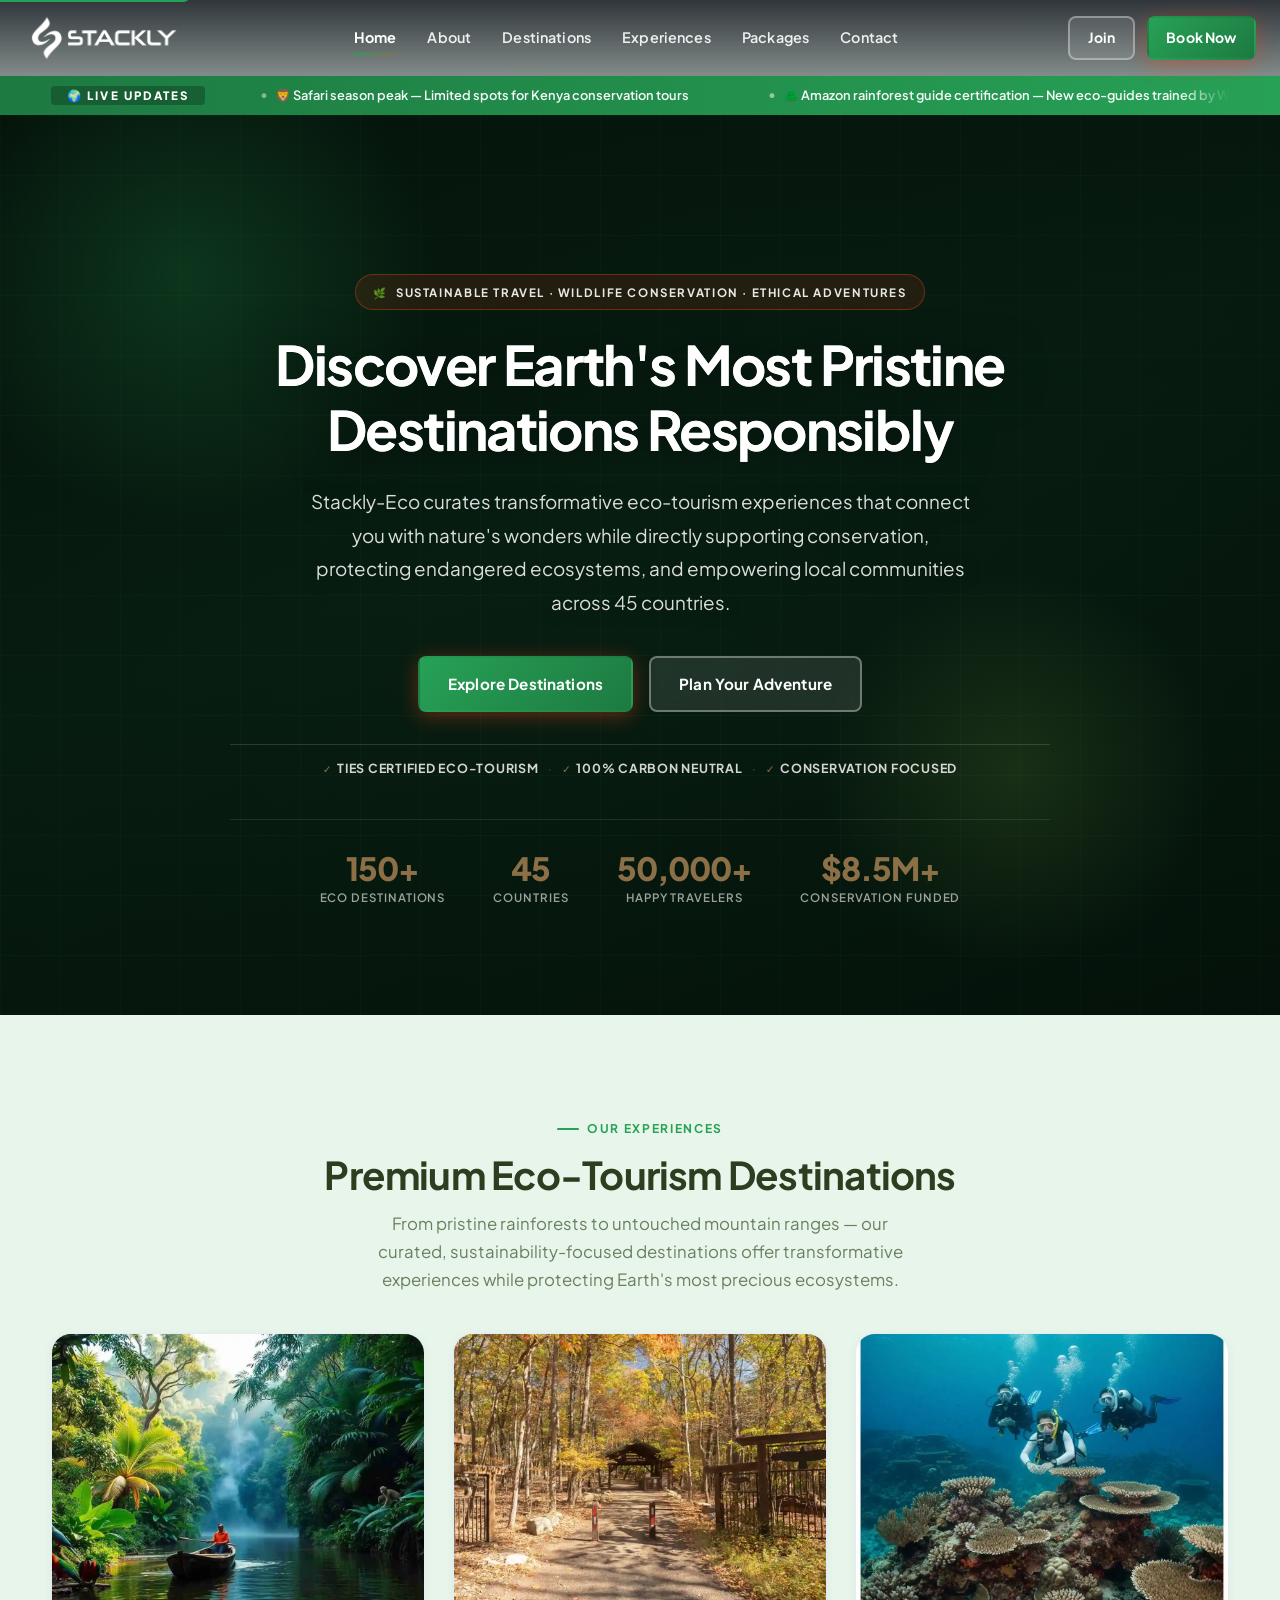
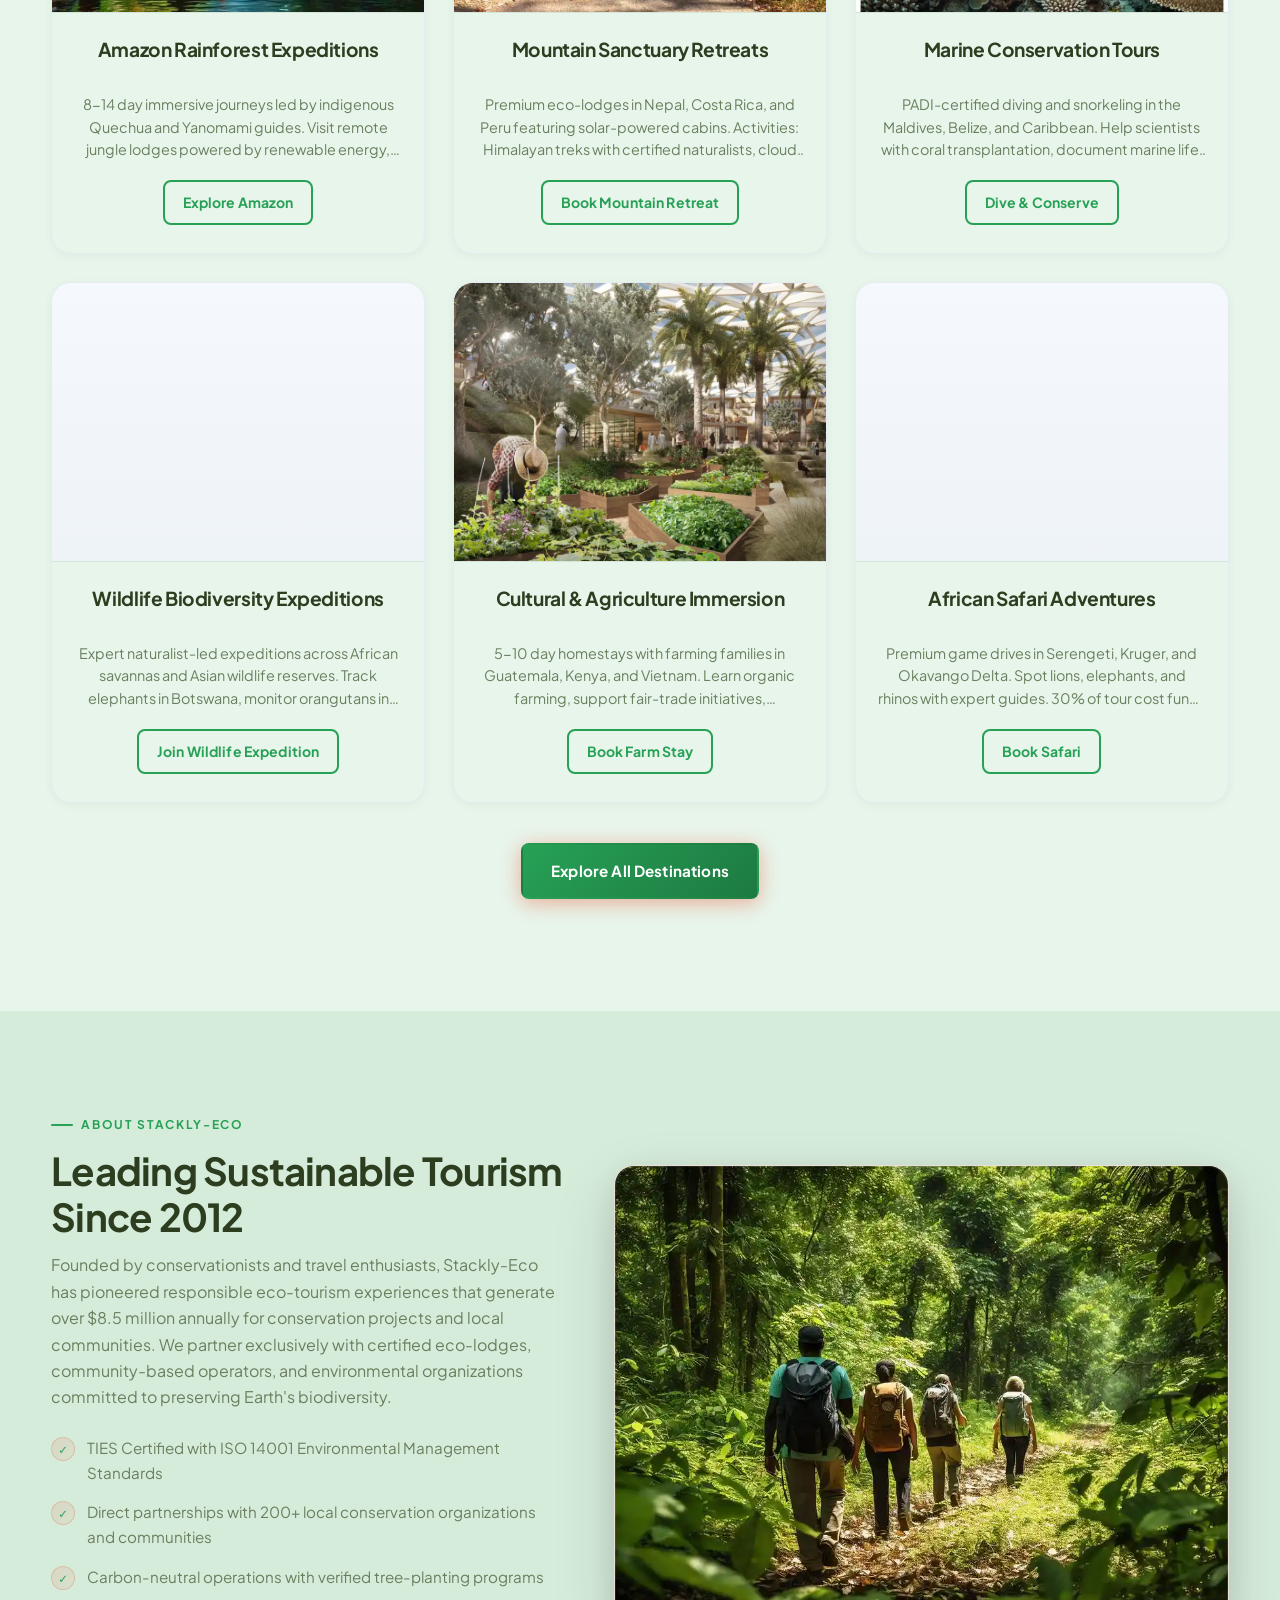
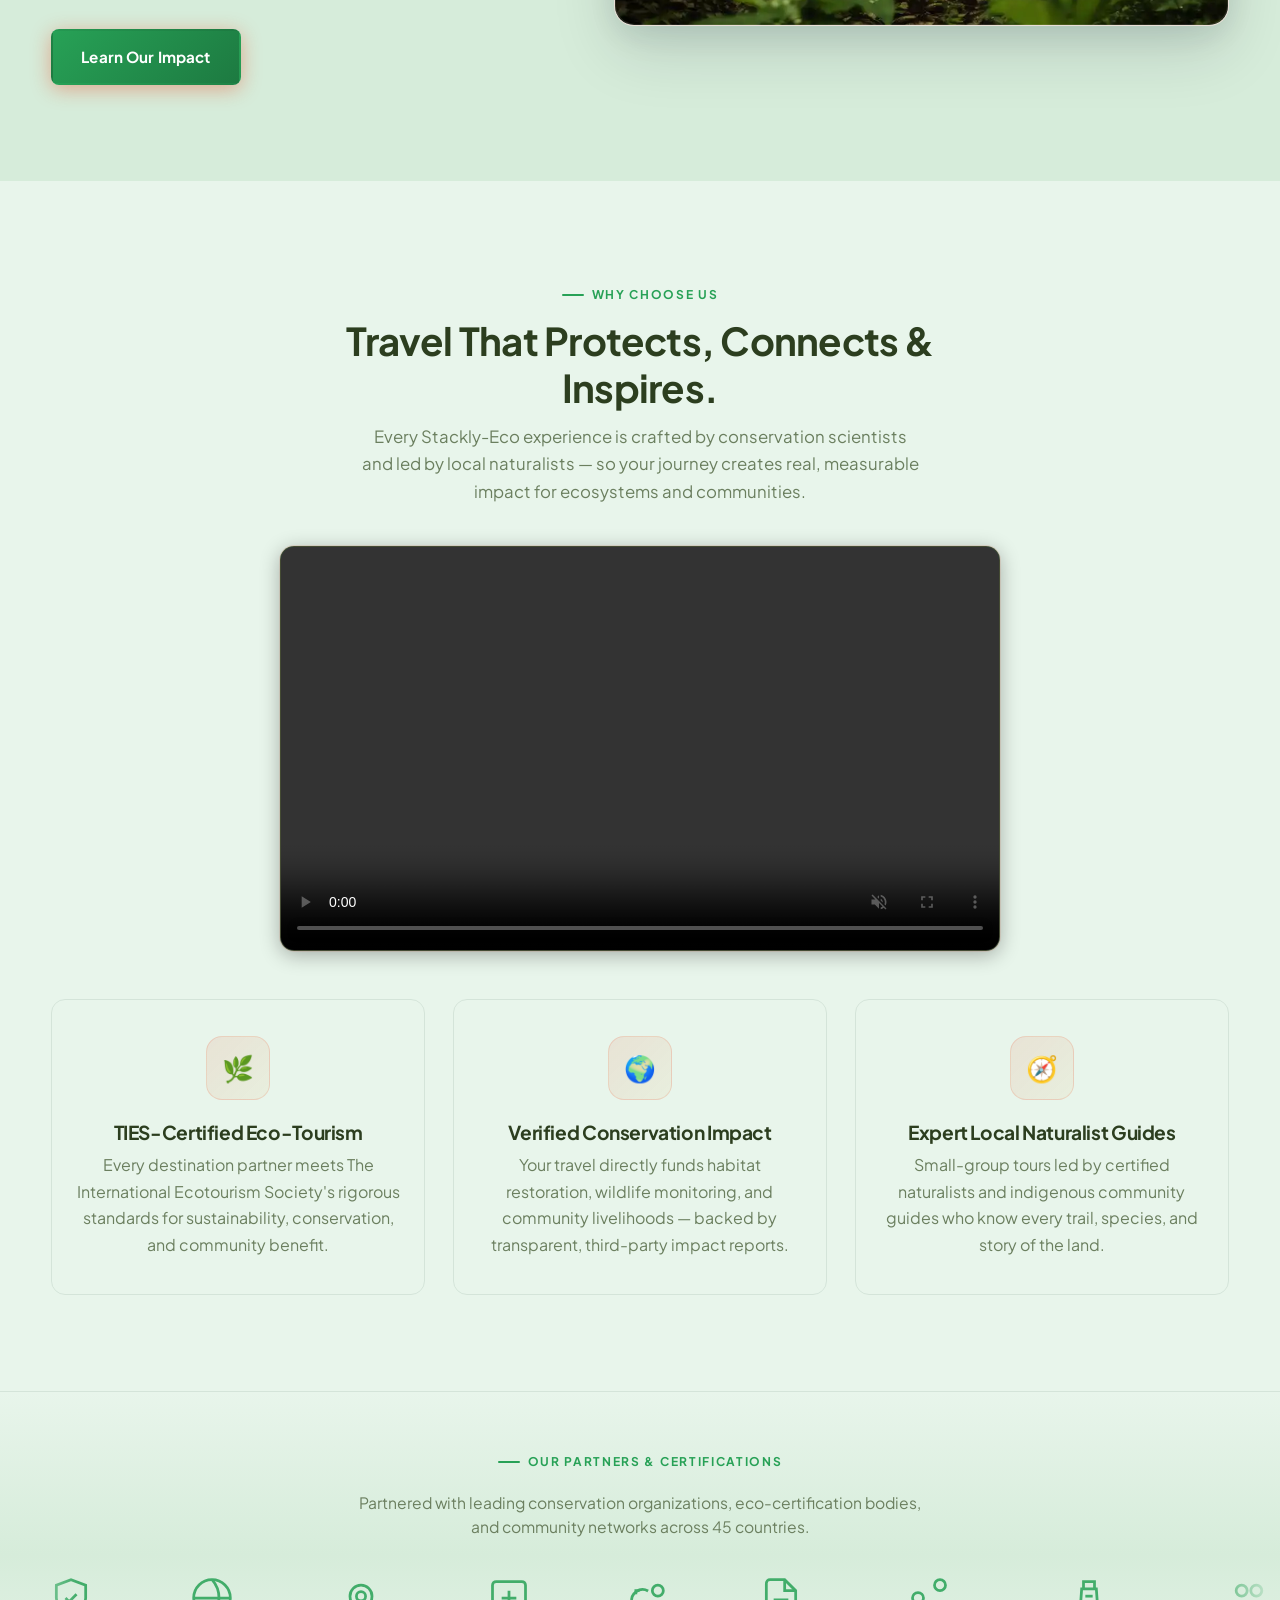
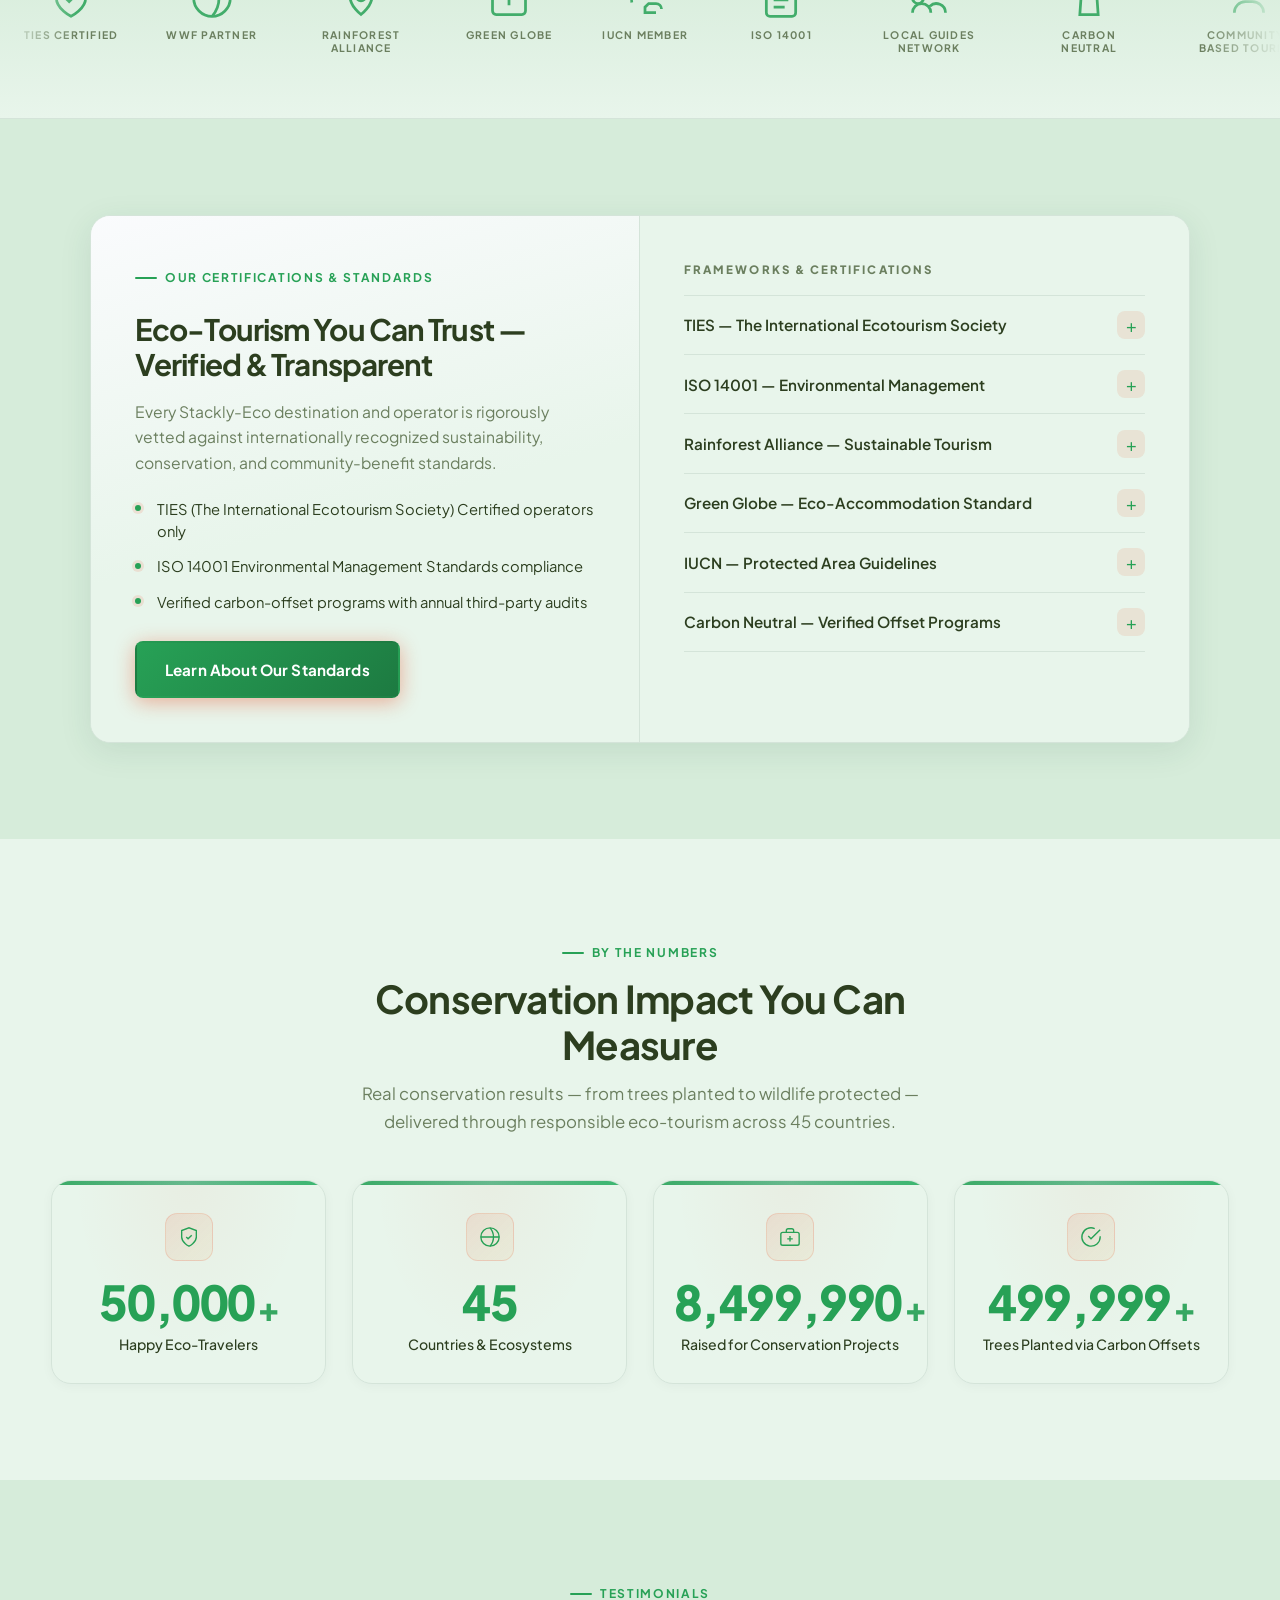
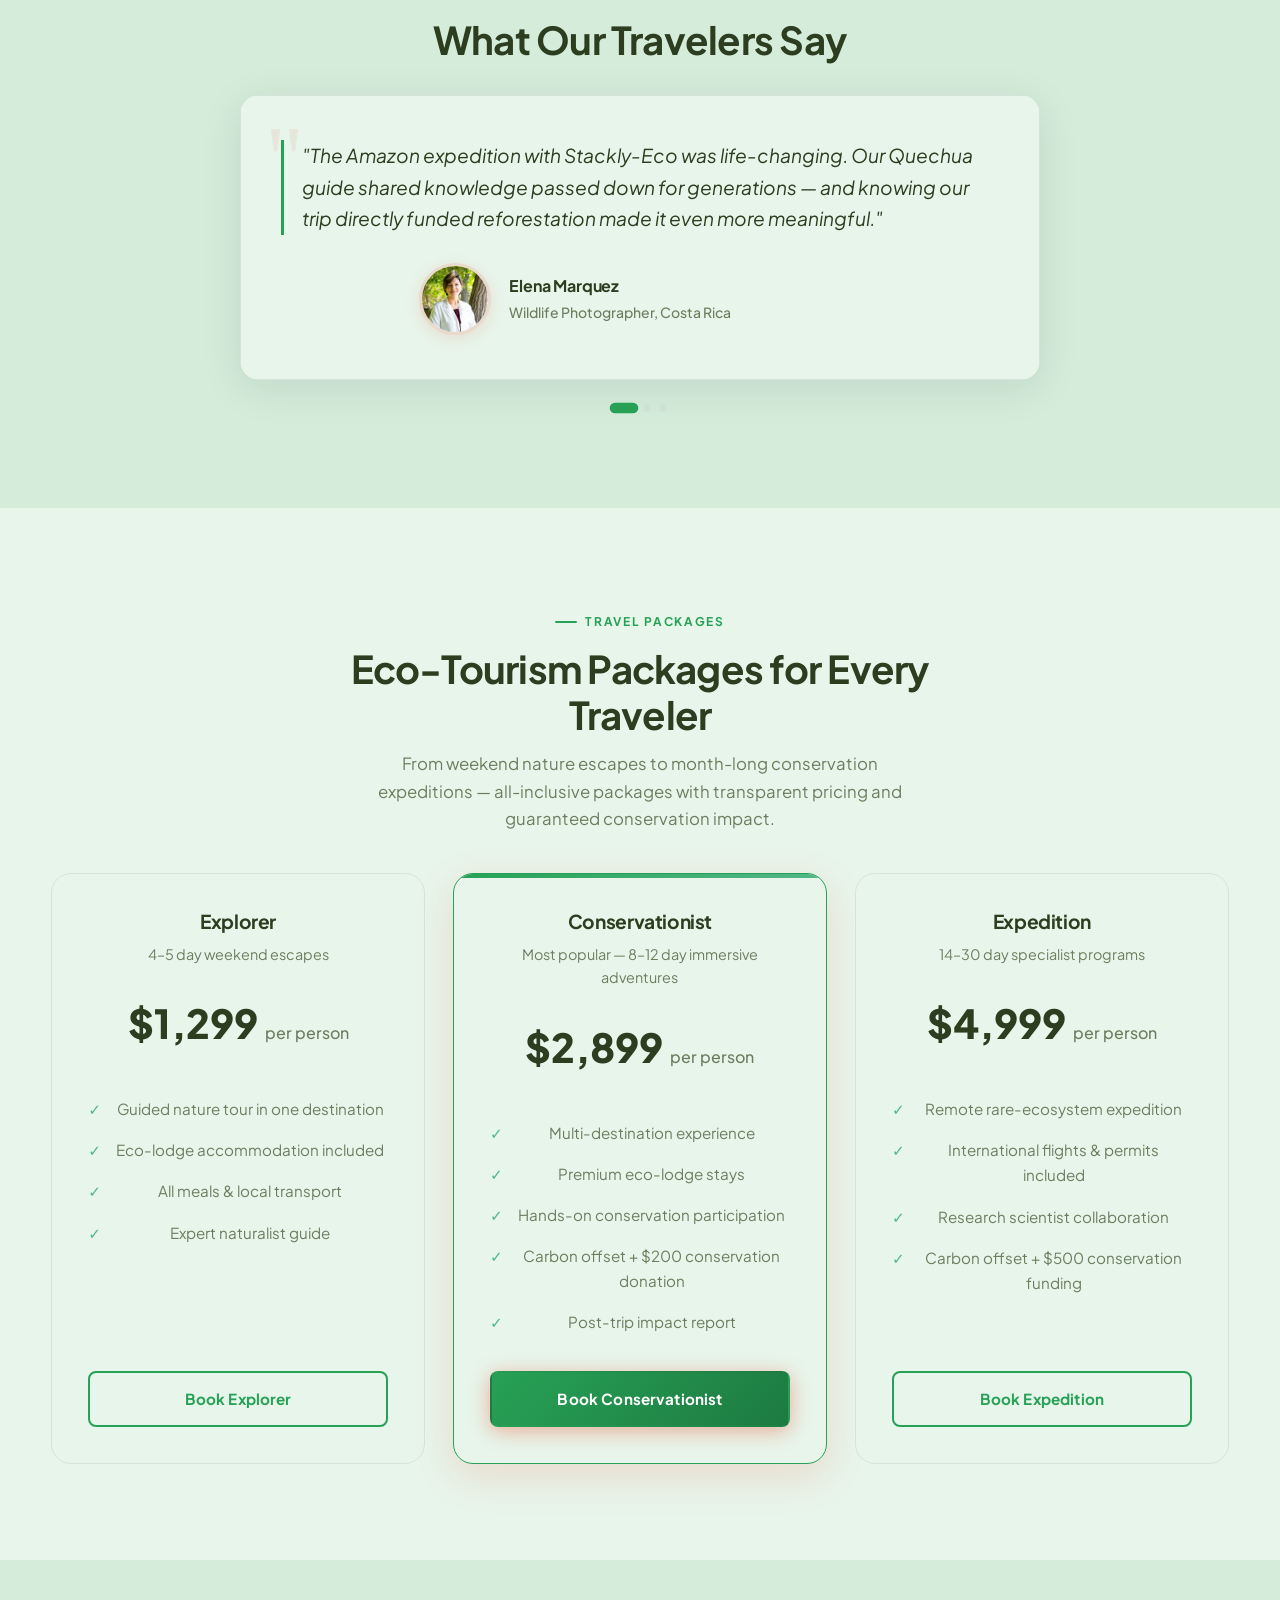
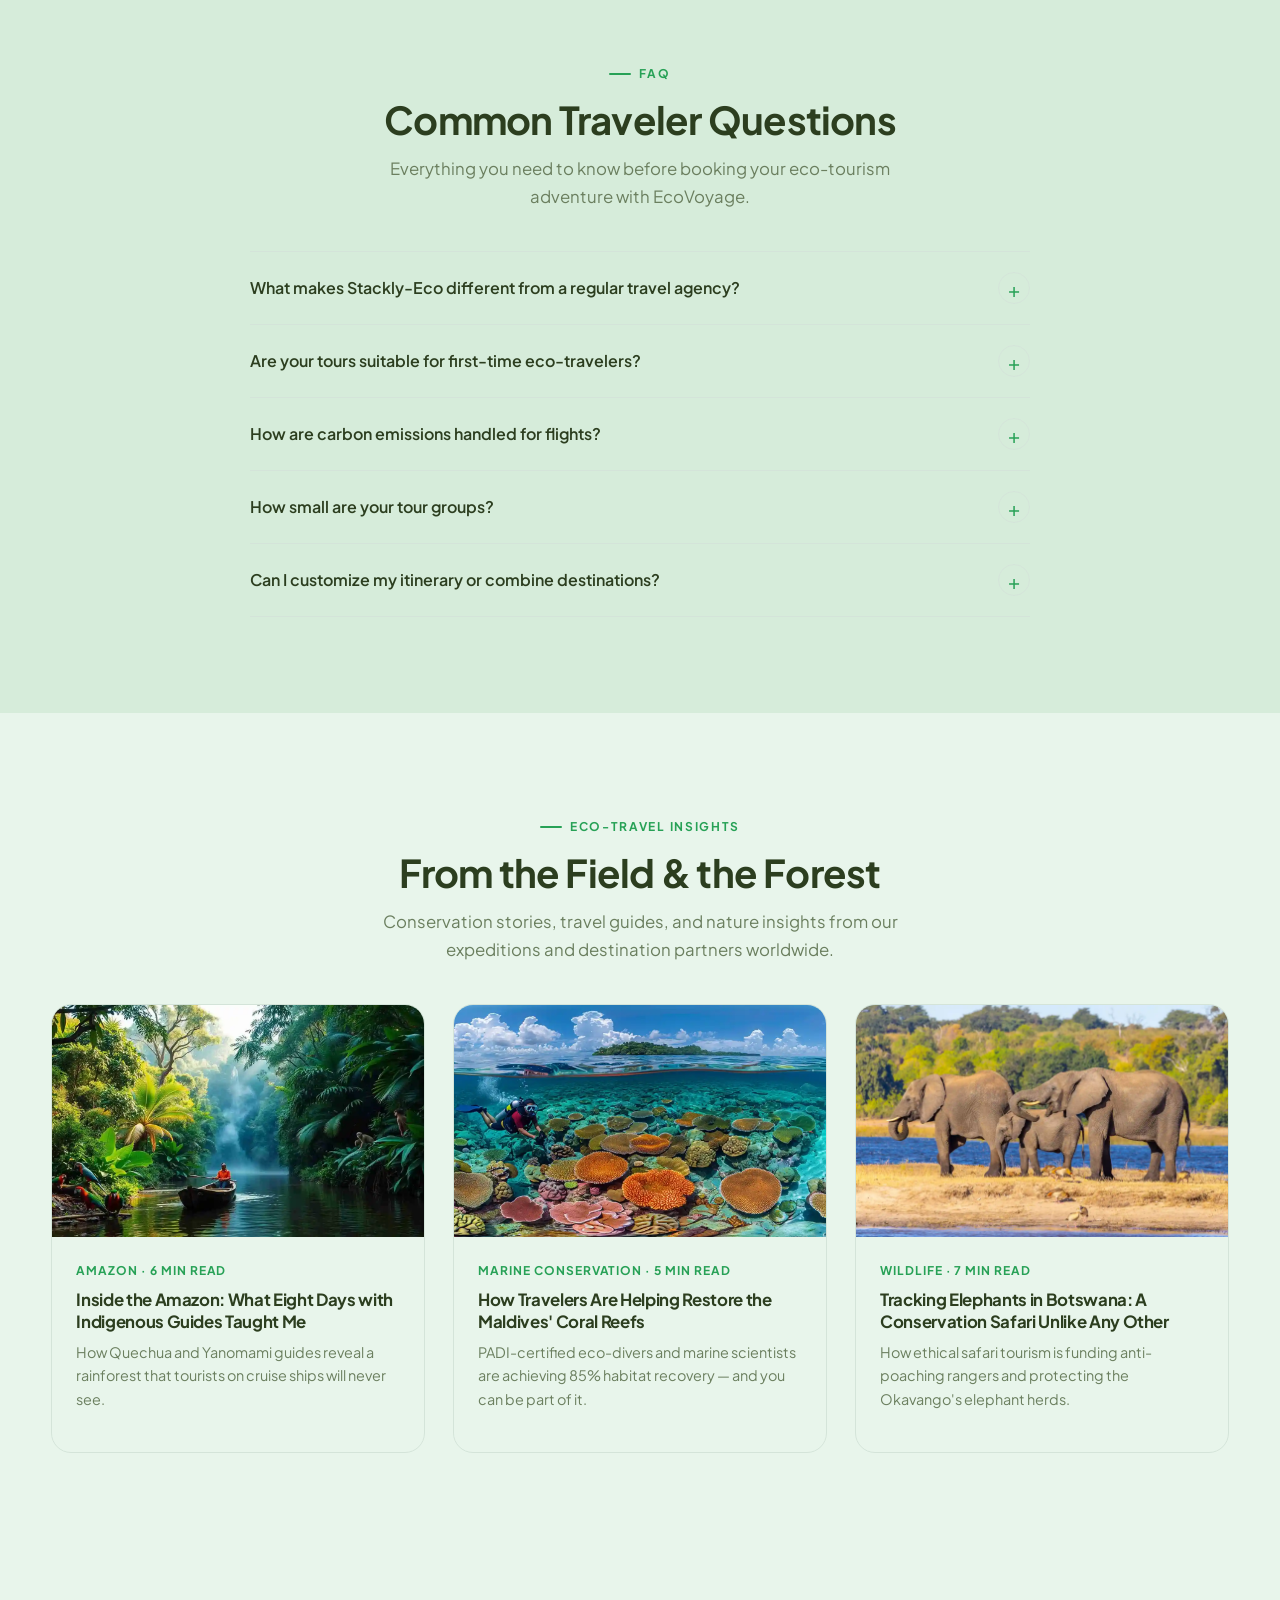
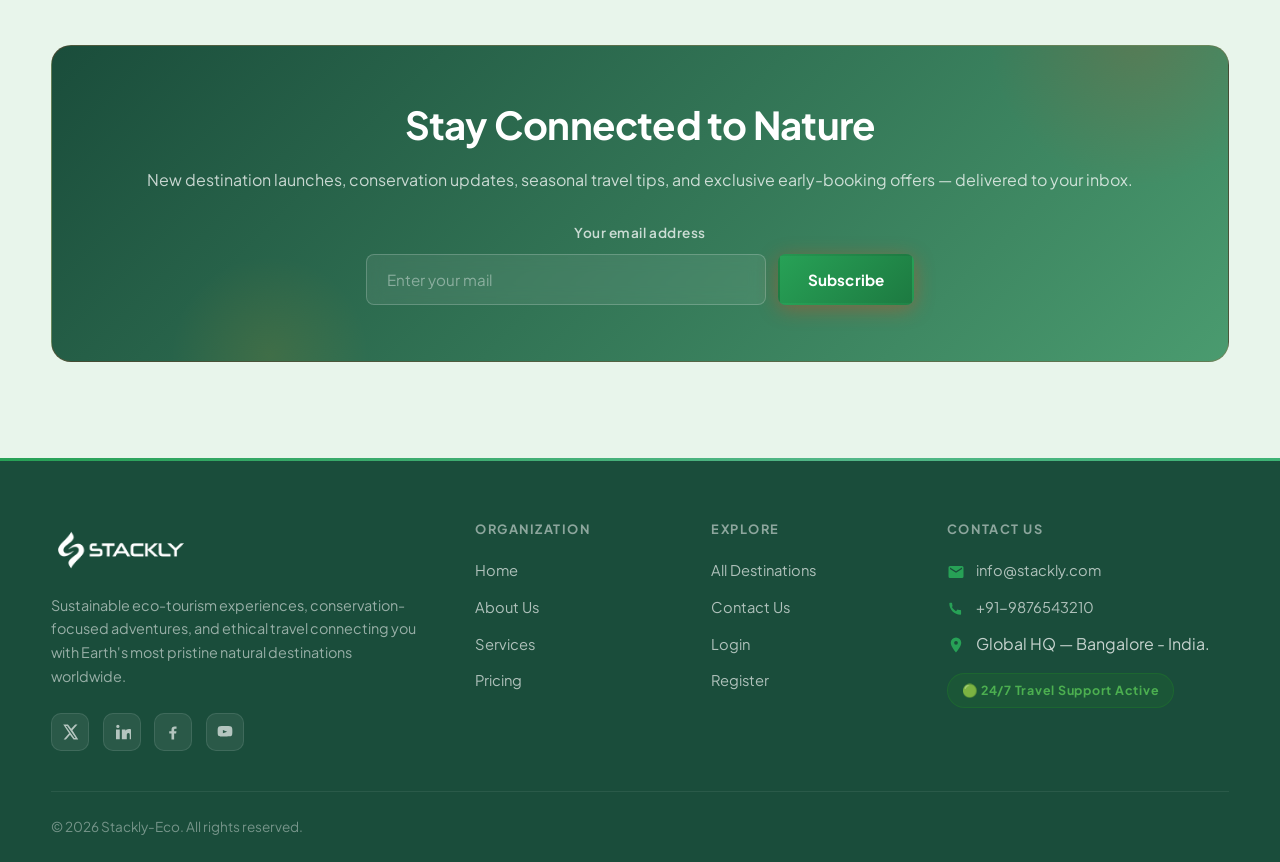
==== commit 124a7b74: "Merge branch 'main' of https://github.com/sanjaykumarbalya39-code/disaster-managment" ====
--- a/index.html
+++ b/index.html
@@ -3,8 +3,8 @@
 <head>
   <meta charset="UTF-8" />
   <meta name="viewport" content="width=device-width, initial-scale=1.0" />
-  <meta name="description" content="DisasterResponse HQ — Rapid-deploy emergency management systems, real-time coordination, and life-saving resource logistics for agencies worldwide." />
-  <title>DisasterResponse HQ | Emergency Management & Relief Operations</title>
+  <meta name="description" content="EcoVoyage — Sustainable eco-tourism experiences, conservation-focused adventures, and ethical travel solutions connecting travelers with pristine natural destinations worldwide." />
+  <title>Stackly-Eco | Premium Sustainable Eco-Tourism & Nature Adventures</title>
   <link rel="preconnect" href="https://fonts.googleapis.com" />
   <link rel="preconnect" href="https://fonts.gstatic.com" crossorigin />
   <link href="https://fonts.googleapis.com/css2?family=Plus+Jakarta+Sans:ital,wght@0,400;0,500;0,600;0,700;0,800;1,400&display=swap" rel="stylesheet" />
@@ -21,7 +21,7 @@
 
   <div id="preloader" aria-hidden="true">
     <div class="preloader__inner">
-      <img class="preloader__logo" src="images/stackly-logo-disaster.webp" alt="DisasterResponse HQ" width="240" />
+      <img class="preloader__logo" src="images/stackly-logo-disaster.webp" alt="EcoVoyage" width="240" />
       <div class="preloader__spinner"></div>
     </div>
   </div>
@@ -29,7 +29,7 @@
   <header class="site-header site-header--hero" id="site-header">
     <div class="navbar">
       <a class="logo" href="index.html" aria-label="Home">
-        <img class="logo__img" src="images/stackly-logo-disaster.webp" alt="DisasterResponse HQ" width="200" height="64" decoding="async" />
+        <img class="logo__img" src="images/stackly-logo-disaster.webp" alt="EcoVoyage" width="200" height="64" decoding="async" />
       </a>
       <button type="button" class="nav-toggle" aria-label="Toggle navigation" aria-expanded="false" aria-controls="primary-nav">
         <span></span><span></span><span></span>
@@ -38,37 +38,37 @@
         <ul class="nav__list">
           <li><a href="index.html" class="nav__link">Home</a></li>
           <li><a href="about.html" class="nav__link">About</a></li>
-          <li><a href="products.html" class="nav__link">Equipment</a></li>
-          <li><a href="services.html" class="nav__link">Services</a></li>
-          <li><a href="pricing.html" class="nav__link">Pricing</a></li>
+          <li><a href="products.html" class="nav__link">Destinations</a></li>
+          <li><a href="services.html" class="nav__link">Experiences</a></li>
+          <li><a href="pricing.html" class="nav__link">Packages</a></li>
           <li><a href="contact.html" class="nav__link">Contact</a></li>
         </ul>
         <div class="nav__actions">
-          <a href="register.html" class="btn btn--ghost btn--sm">Register</a>
-          <a href="login.html" class="btn btn--primary btn--sm">Mission Login</a>
+          <a href="register.html" class="btn btn--ghost btn--sm">Join</a>
+          <a href="login.html" class="btn btn--primary btn--sm">Book Now</a>
         </div>
       </nav>
     </div>
   </header>
 
-  <!-- Live Alert Ticker -->
-  <div class="alert-ticker" role="marquee" aria-label="Active emergency alerts">
+  <!-- Live Updates Ticker -->
+  <div class="alert-ticker" role="marquee" aria-label="Latest eco-tourism updates">
     <div class="container" style="display:flex;align-items:center;gap:1rem;">
-      <span class="alert-ticker__label">⚡ LIVE ALERTS</span>
+      <span class="alert-ticker__label">🌍 LIVE UPDATES</span>
       <div class="alert-ticker__inner">
         <div class="alert-ticker__track">
-          <span class="alert-ticker__item">🌊 Coastal flood advisory — Bay Region, Code ORANGE</span>
-          <span class="alert-ticker__item">🔥 Wildfire containment update — Northern Zone 68% contained</span>
-          <span class="alert-ticker__item">🌀 Tropical storm tracking active — Estimated landfall 36 hrs</span>
-          <span class="alert-ticker__item">🚁 Aerial rescue units deployed — Mountain Search Operation</span>
-          <span class="alert-ticker__item">📦 Relief supplies in transit — 12,400 units to affected areas</span>
-          <span class="alert-ticker__item">🏥 Medical teams on standby — 24 hospitals on high alert</span>
-          <span class="alert-ticker__item">🌊 Coastal flood advisory — Bay Region, Code ORANGE</span>
-          <span class="alert-ticker__item">🔥 Wildfire containment update — Northern Zone 68% contained</span>
-          <span class="alert-ticker__item">🌀 Tropical storm tracking active — Estimated landfall 36 hrs</span>
-          <span class="alert-ticker__item">🚁 Aerial rescue units deployed — Mountain Search Operation</span>
-          <span class="alert-ticker__item">📦 Relief supplies in transit — 12,400 units to affected areas</span>
-          <span class="alert-ticker__item">🏥 Medical teams on standby — 24 hospitals on high alert</span>
+          <span class="alert-ticker__item">🦁 Safari season peak — Limited spots for Kenya conservation tours</span>
+          <span class="alert-ticker__item">🌲 Amazon rainforest guide certification — New eco-guides trained by WWF</span>
+          <span class="alert-ticker__item">🐠 Coral reef restoration — Maldives initiative 85% habitat recovery</span>
+          <span class="alert-ticker__item">🏔️ Mountain wildlife tracking — Nepal Himalayan expedition booking open</span>
+          <span class="alert-ticker__item">🌿 Carbon offset credits — Every journey plants 10 trees</span>
+          <span class="alert-ticker__item">🦅 Bird watching festival — Costa Rica biodiversity showcase next month</span>
+          <span class="alert-ticker__item">🦁 Safari season peak — Limited spots for Kenya conservation tours</span>
+          <span class="alert-ticker__item">🌲 Amazon rainforest guide certification — New eco-guides trained by WWF</span>
+          <span class="alert-ticker__item">🐠 Coral reef restoration — Maldives initiative 85% habitat recovery</span>
+          <span class="alert-ticker__item">🏔️ Mountain wildlife tracking — Nepal Himalayan expedition booking open</span>
+          <span class="alert-ticker__item">🌿 Carbon offset credits — Every journey plants 10 trees</span>
+          <span class="alert-ticker__item">🦅 Bird watching festival — Costa Rica biodiversity showcase next month</span>
         </div>
       </div>
     </div>
@@ -77,135 +77,139 @@
   <main id="main-content">
 
     <!-- HERO -->
-    <section class="hero" id="top" aria-label="Disaster Response Platform">
+    <section class="hero" id="top" aria-label="Eco-Tourism Platform">
+      <video class="hero__video" autoplay muted loop playsinline>
+        <source src="images/eco-tourism-hero.mp4" type="video/mp4" />
+      </video>
+      <div class="hero__video-overlay"></div>
       <div class="hero-glow"></div>
       <div class="hero-glow-2"></div>
       <div class="hero__inner">
         <div class="hero__content">
-          <p class="hero__kicker">Rapid Response · Real-Time Coordination · Life-Saving Logistics</p>
-          <h1>When Every Second Counts, We Are Already There</h1>
-          <p class="hero__lead">DisasterResponse HQ powers emergency agencies, NGOs, and government bodies with mission-critical systems for disaster preparedness, rapid deployment, and coordinated relief operations worldwide.</p>
+          <p class="hero__kicker">Sustainable Travel · Wildlife Conservation · Ethical Adventures</p>
+          <h1>Discover Earth's Most Pristine Destinations Responsibly</h1>
+          <p class="hero__lead">Stackly-Eco curates transformative eco-tourism experiences that connect you with nature's wonders while directly supporting conservation, protecting endangered ecosystems, and empowering local communities across 45 countries.</p>
           <div class="hero__actions">
-            <a href="404.html" class="btn btn--primary">Browse Emergency Gear</a>
-            <a href="404.html" class="btn btn--ghost">Request Emergency Quote</a>
+            <a href="404.html" class="btn btn--primary">Explore Destinations</a>
+            <a href="404.html" class="btn btn--ghost">Plan Your Adventure</a>
           </div>
           <p class="hero__trust" role="group" aria-label="Platform credentials">
-            <span class="hero__trust-item">FEMA Certified Partners</span>
+            <span class="hero__trust-item">TIES Certified Eco-Tourism</span>
             <span class="hero__trust-sep" aria-hidden="true">·</span>
-            <span class="hero__trust-item">ISO 22320 Compliant</span>
+            <span class="hero__trust-item">100% Carbon Neutral</span>
             <span class="hero__trust-sep" aria-hidden="true">·</span>
-            <span class="hero__trust-item">24/7 Command Support</span>
+            <span class="hero__trust-item">Conservation Focused</span>
           </p>
           <div class="hero__stats">
             <div class="hero__stat">
-              <span class="hero__stat-value">500+</span>
-              <span class="hero__stat-label">Agencies Served</span>
+              <span class="hero__stat-value">150+</span>
+              <span class="hero__stat-label">Eco Destinations</span>
             </div>
             <div class="hero__stat">
-              <span class="hero__stat-value">72</span>
-              <span class="hero__stat-label">Countries Active</span>
+              <span class="hero__stat-value">45</span>
+              <span class="hero__stat-label">Countries</span>
             </div>
             <div class="hero__stat">
-              <span class="hero__stat-value">4 min</span>
-              <span class="hero__stat-label">Avg. Alert Response</span>
+              <span class="hero__stat-value">50,000+</span>
+              <span class="hero__stat-label">Happy Travelers</span>
             </div>
             <div class="hero__stat">
-              <span class="hero__stat-value">99.9%</span>
-              <span class="hero__stat-label">System Uptime</span>
-            </div>
-          </div>
-        </div>
-      </div>
-    </section>
-
-    <!-- EQUIPMENT CATALOG -->
+              <span class="hero__stat-value">$8.5M+</span>
+              <span class="hero__stat-label">Conservation Funded</span>
+            </div>
+          </div>
+        </div>
+      </div>
+    </section>
+
+    <!-- DESTINATIONS CATALOG -->
     <section class="section catalog-section" id="products">
       <div class="container text-center">
-        <span class="section__eyebrow">Our Catalog</span>
-        <h2 class="section__title">Mission-Critical Equipment for Every Scenario</h2>
-        <p class="section__lead">From search & rescue to mass casualty incidents — our field-tested, internationally-certified equipment is pre-staged for rapid deployment.</p>
+        <span class="section__eyebrow">Our Experiences</span>
+        <h2 class="section__title">Premium Eco-Tourism Destinations</h2>
+        <p class="section__lead">From pristine rainforests to untouched mountain ranges — our curated, sustainability-focused destinations offer transformative experiences while protecting Earth's most precious ecosystems.</p>
         <div class="cards-grid catalog-grid">
           <article class="product-card product-card--catalog" data-aos="fade-up" data-aos-delay="0">
             <div class="product-card__media">
-              <img src="images/Search_and_rescue.webp" width="1200" height="900" alt="Search and rescue team in the field" loading="lazy" decoding="async" />
+              <img src="images/Amazon-rainforest-expeditions.webp" width="1200" height="900" alt="Amazon rainforest canopy tour" loading="lazy" decoding="async" />
             </div>
             <div class="product-card__body product-card__body--center">
-              <h3>Search & Rescue Systems</h3>
-              <p>Thermal imaging cameras, hydraulic rescue tools, rope access kits, and USAR equipment pre-packed for rapid air or ground deployment.</p>
-              <a href="product-details.html?id=sar" class="btn btn--outline btn--sm">View Details</a>
+              <h3>Amazon Rainforest Expeditions</h3>
+              <p>8-14 day immersive journeys led by indigenous Quechua and Yanomami guides. Visit remote jungle lodges powered by renewable energy, spot jaguars and macaws, participate in forest restoration projects, and support indigenous land rights.</p>
+              <a href="404.html" class="btn btn--outline btn--sm">Explore Amazon</a>
             </div>
           </article>
           <article class="product-card product-card--catalog" data-aos="fade-up" data-aos-delay="80">
             <div class="product-card__media">
-              <img src="images/deployment_Shelter.webp" width="1200" height="900" alt="Emergency field shelter tents deployed at disaster site" loading="lazy" decoding="async" />
+              <img src="images/Mountain-Sanctuary.webp" width="1200" height="900" alt="Mountain eco-lodge retreat" loading="lazy" decoding="async" />
             </div>
             <div class="product-card__body product-card__body--center">
-              <h3>Rapid Deployment Shelters</h3>
-              <p>Modular field tents, inflatable structures, and disaster base camps — assembled by two people in under 20 minutes, rated for extreme weather.</p>
-              <a href="product-details.html?id=shelters" class="btn btn--outline btn--sm">View Details</a>
+              <h3>Mountain Sanctuary Retreats</h3>
+              <p>Premium eco-lodges in Nepal, Costa Rica, and Peru featuring solar-powered cabins. Activities: Himalayan treks with certified naturalists, cloud forest bird watching (400+ species), and meditation with local monks. 100% proceeds support local conservation.</p>
+              <a href="404.html" class="btn btn--outline btn--sm">Book Mountain Retreat</a>
             </div>
           </article>
           <article class="product-card product-card--catalog" data-aos="fade-up" data-aos-delay="160">
             <div class="product-card__media">
-              <img src="images/tactic-system.webp" width="1200" height="900" alt="Tactical field communication and satellite radio systems" loading="lazy" decoding="async" />
+              <img src="images/sustainable-marine-conservation.webp" width="1200" height="900" alt="Coral reef conservation diving" loading="lazy" decoding="async" />
             </div>
             <div class="product-card__body product-card__body--center">
-              <h3>Tactical Communication Systems</h3>
-              <p>Satellite phones, mesh-network radios, and deployable command-comms kits to maintain coordination when civilian infrastructure fails.</p>
-              <a href="product-details.html?id=comms" class="btn btn--outline btn--sm">View Details</a>
+              <h3>Marine Conservation Tours</h3>
+              <p>PADI-certified diving and snorkeling in the Maldives, Belize, and Caribbean. Help scientists with coral transplantation, document marine life, and support reef restoration. Each tour funds marine protected area development.</p>
+              <a href="404.html" class="btn btn--outline btn--sm">Dive & Conserve</a>
             </div>
           </article>
           <article class="product-card product-card--catalog" data-aos="fade-up" data-aos-delay="0">
             <div class="product-card__media">
-              <img src="images/water-purify-unit.webp" width="1200" height="900" alt="Portable water purification and sanitation units" loading="lazy" decoding="async" />
+              <img src="images/wildlife biodiversity.webp" width="1200" height="900" alt="Wildlife safari expedition" loading="lazy" decoding="async" />
             </div>
             <div class="product-card__body product-card__body--center">
-              <h3>Water Purification Units</h3>
-              <p>Portable reverse-osmosis and UV-treatment systems delivering safe drinking water for 500–5,000 people per day in flood and contamination zones.</p>
-              <a href="product-details.html?id=water" class="btn btn--outline btn--sm">View Details</a>
+              <h3>Wildlife Biodiversity Expeditions</h3>
+              <p>Expert naturalist-led expeditions across African savannas and Asian wildlife reserves. Track elephants in Botswana, monitor orangutans in Borneo, assist with tiger conservation in India. Direct funding supports anti-poaching efforts and habitat protection.</p>
+              <a href="404.html" class="btn btn--outline btn--sm">Join Wildlife Expedition</a>
             </div>
           </article>
           <article class="product-card product-card--catalog" data-aos="fade-up" data-aos-delay="80">
             <div class="product-card__media">
-              <img src="images/power system.webp" width="1200" height="900" alt="Emergency power generators and solar systems for disaster zones" loading="lazy" decoding="async" />
+              <img src="images/agriculture-immersion.webp" width="1200" height="900" alt="Community farm stay experience" loading="lazy" decoding="async" />
             </div>
             <div class="product-card__body product-card__body--center">
-              <h3>Emergency Power Systems</h3>
-              <p>Diesel generators, solar-battery hybrids, and mobile power banks providing continuous electricity to field hospitals and command centers.</p>
-              <a href="product-details.html?id=power" class="btn btn--outline btn--sm">View Details</a>
+              <h3>Cultural & Agriculture Immersion</h3>
+              <p>5-10 day homestays with farming families in Guatemala, Kenya, and Vietnam. Learn organic farming, support fair-trade initiatives, participate in community projects, and develop deep cultural connections while boosting local economies.</p>
+              <a href="404.html" class="btn btn--outline btn--sm">Book Farm Stay</a>
             </div>
           </article>
           <article class="product-card product-card--catalog" data-aos="fade-up" data-aos-delay="160">
             <div class="product-card__media">
-              <img src="images/rescue-vehicle.webp" width="1200" height="900" alt="Rescue boats and all-terrain extraction vehicles" loading="lazy" decoding="async" />
+              <img src="images/Safari-tour.webp" width="1200" height="900" alt="African safari game drive" loading="lazy" decoding="async" />
             </div>
             <div class="product-card__body product-card__body--center">
-              <h3>Rescue & Extraction Vehicles</h3>
-              <p>Inflatable rescue boats, amphibious ATVs, and aerial platform systems engineered for flood, collapse, and wilderness extraction operations.</p>
-              <a href="product-details.html?id=vehicles" class="btn btn--outline btn--sm">View Details</a>
-            </div>
-          </article>
-        </div>
-        <p class="text-center" style="margin-top:2.5rem;"><a href="404.html" class="btn btn--primary">Browse All Emergency Equipment</a></p>
-      </div>
-    </section>
-
-    <!-- ABOUT PREVIEW -->
+              <h3>African Safari Adventures</h3>
+              <p>Premium game drives in Serengeti, Kruger, and Okavango Delta. Spot lions, elephants, and rhinos with expert guides. 30% of tour cost funds community conservation programs and anti-poaching initiatives protecting endangered species.</p>
+              <a href="404.html" class="btn btn--outline btn--sm">Book Safari</a>
+            </div>
+          </article>
+        </div>
+        <p class="text-center" style="margin-top:2.5rem;"><a href="404.html" class="btn btn--primary">Explore All Destinations</a></p>
+      </div>
+    </section>
+
+  
     <section class="section section--alt" id="about-preview">
       <div class="container split">
         <div data-aos="fade-right">
-          <span class="section__eyebrow">About Us</span>
-          <h2 class="section__title">Built by First Responders, for First Responders</h2>
-          <p>Since 2008, DisasterResponse HQ has partnered with emergency management agencies, humanitarian organizations, and government bodies to build resilient response capabilities. Our systems have been field-tested in earthquakes, hurricanes, pandemics, and industrial disasters across 72 countries.</p>
+          <span class="section__eyebrow">About Stackly-Eco</span>
+          <h2 class="section__title">Leading Sustainable Tourism Since 2012</h2>
+          <p>Founded by conservationists and travel enthusiasts, Stackly-Eco has pioneered responsible eco-tourism experiences that generate over $8.5 million annually for conservation projects and local communities. We partner exclusively with certified eco-lodges, community-based operators, and environmental organizations committed to preserving Earth's biodiversity.</p>
           <ul class="feature-list">
-            <li>Dedicated emergency liaison officers for every partner agency</li>
-            <li>Pre-positioned equipment depots in 14 strategic global locations</li>
-            <li>Regulatory and compliance documentation for international operations</li>
+            <li>TIES Certified with ISO 14001 Environmental Management Standards</li>
+            <li>Direct partnerships with 200+ local conservation organizations and communities</li>
+            <li>Carbon-neutral operations with verified tree-planting programs</li>
           </ul>
-          <a href="404.html" class="btn btn--primary" style="margin-top:1.5rem;">Our Mission</a>
+          <a href="404.html" class="btn btn--primary" style="margin-top:1.5rem;">Learn Our Impact</a>
         </div>
         <figure class="split__visual split__visual--img" data-aos="fade-left">
-          <img src="images/Disaster_Management_about.webp" width="1400" height="933" alt="Emergency responders coordinating relief operations" loading="lazy" decoding="async" />
+          <img src="images/ecotourism-about.webp" width="1400" height="933" alt="Adventure responders coordinating relief operations" loading="lazy" decoding="async" />
         </figure>
       </div>
     </section>
@@ -214,8 +218,8 @@
     <section class="section" id="why-us">
       <div class="container text-center">
         <span class="section__eyebrow">Why Choose Us</span>
-        <h2 class="section__title">Command-Ready. Field-Proven. Life-Saving.</h2>
-        <p class="section__lead">Purpose-built systems for emergency coordinators, field commanders, and relief logistics teams — so every operation runs faster and safer.</p>
+        <h2 class="section__title">Travel That Protects, Connects & Inspires.</h2>
+        <p class="section__lead">Every Stackly-Eco experience is crafted by conservation scientists and led by local naturalists — so your journey creates real, measurable impact for ecosystems and communities.</p>
 
         <div class="why-media" data-aos="zoom-in">
           <div class="why-media__frame">
@@ -228,10 +232,9 @@
               preload="metadata"
               width="1600"
               height="800"
-              poster="https://images.unsplash.com/photo-1504711434969-e33886168f5c?w=1600&auto=format&fit=crop&q=80"
-              aria-label="Video: DisasterResponse HQ in action across global emergency operations"
+              aria-label="Video: Stackly-Eco sustainable eco-tourism experiences"
             >
-              <source src="images/disaster-management-video.mp4" type="video/mp4" />
+              <source src="images/eco-tour-falls.mp4" type="video/mp4" />
               Your browser does not support the video tag.
             </video>
           </div>
@@ -239,103 +242,103 @@
 
         <div class="why-grid" style="margin-top:3rem;">
           <article class="why-card" data-aos="fade-up" data-aos-delay="0">
-            <div class="why-card__icon">🛡️</div>
-            <h3>Certified Supply Chain</h3>
-            <p>Every unit is serial-tracked, compliance-documented, and recall-monitored — meeting FEMA, UN-OCHA, and WHO standards.</p>
+            <div class="why-card__icon">🌿</div>
+            <h3>TIES-Certified Eco-Tourism</h3>
+            <p>Every destination partner meets The International Ecotourism Society's rigorous standards for sustainability, conservation, and community benefit.</p>
           </article>
           <article class="why-card" data-aos="fade-up" data-aos-delay="100">
-            <div class="why-card__icon">⚡</div>
-            <h3>72-Hour Rapid Deployment</h3>
-            <p>Pre-staged depots and air-freight partnerships mean critical equipment reaches any disaster zone within 72 hours.</p>
+            <div class="why-card__icon">🌍</div>
+            <h3>Verified Conservation Impact</h3>
+            <p>Your travel directly funds habitat restoration, wildlife monitoring, and community livelihoods — backed by transparent, third-party impact reports.</p>
           </article>
           <article class="why-card" data-aos="fade-up" data-aos-delay="200">
-            <div class="why-card__icon">📡</div>
-            <h3>Real-Time Command Integration</h3>
-            <p>Live asset tracking, resource allocation dashboards, and inter-agency communication tools built into every deployment.</p>
+            <div class="why-card__icon">🧭</div>
+            <h3>Expert Local Naturalist Guides</h3>
+            <p>Small-group tours led by certified naturalists and indigenous community guides who know every trail, species, and story of the land.</p>
           </article>
         </div>
       </div>
     </section>
 
     <!-- PARTNER MARQUEE -->
-    <section class="section partnership-marquee" aria-label="Partner agencies and response capabilities">
+    <section class="section partnership-marquee" aria-label="Conservation partners and eco-certifications">
       <div class="container text-center partnership-marquee__intro">
-        <span class="section__eyebrow">Agency Network</span>
-        <p class="partnership-marquee__lead">Trusted by FEMA, UN-OCHA, Red Cross chapters, national civil defense authorities, and NGOs across 72 countries.</p>
+        <span class="section__eyebrow">Our Partners & Certifications</span>
+        <p class="partnership-marquee__lead">Partnered with leading conservation organizations, eco-certification bodies, and community networks across 45 countries.</p>
       </div>
       <div class="marquee" role="presentation">
         <div class="marquee__track">
           <div class="marquee__group">
-            <span class="marquee__item"><svg class="marquee__svg" viewBox="0 0 24 24" fill="none" stroke="currentColor" stroke-width="1.5" aria-hidden="true"><path d="M12 22s8-4 8-10V5l-8-3-8 3v7c0 6 8 10 8 10z"/><path d="M9 12l2 2 4-4"/></svg><span class="marquee__label">FEMA Partners</span></span>
-            <span class="marquee__item"><svg class="marquee__svg" viewBox="0 0 24 24" fill="none" stroke="currentColor" stroke-width="1.5" aria-hidden="true"><circle cx="12" cy="12" r="10"/><path d="M2 12h20M12 2a15 15 0 010 20"/></svg><span class="marquee__label">UN-OCHA</span></span>
-            <span class="marquee__item"><svg class="marquee__svg" viewBox="0 0 24 24" fill="none" stroke="currentColor" stroke-width="1.5" aria-hidden="true"><path d="M12 21s-6-4.35-6-10a6 6 0 1112 0c0 5.65-6 10-6 10z"/><circle cx="12" cy="11" r="2.5"/></svg><span class="marquee__label">Field Ops</span></span>
-            <span class="marquee__item"><svg class="marquee__svg" viewBox="0 0 24 24" fill="none" stroke="currentColor" stroke-width="1.5" aria-hidden="true"><rect x="3" y="3" width="18" height="18" rx="2"/><path d="M12 8v8M8 12h8"/></svg><span class="marquee__label">Medical Relief</span></span>
-            <span class="marquee__item"><svg class="marquee__svg" viewBox="0 0 24 24" fill="none" stroke="currentColor" stroke-width="1.5" aria-hidden="true"><path d="M4.8 14.5a6 6 0 018.9-6.3"/><path d="M7 10V8h2"/><circle cx="19" cy="8" r="3"/><path d="M21 18a3 3 0 00-3-3h-4l-2 2v3h6"/></svg><span class="marquee__label">Rescue Teams</span></span>
-            <span class="marquee__item"><svg class="marquee__svg" viewBox="0 0 24 24" fill="none" stroke="currentColor" stroke-width="1.5" aria-hidden="true"><path d="M14 2H6a2 2 0 00-2 2v16a2 2 0 002 2h12a2 2 0 002-2V8z"/><path d="M14 2v6h6M8 13h8M8 17h6"/></svg><span class="marquee__label">Documentation</span></span>
-            <span class="marquee__item"><svg class="marquee__svg" viewBox="0 0 24 24" fill="none" stroke="currentColor" stroke-width="1.5" aria-hidden="true"><path d="M18 8a3 3 0 100-6 3 3 0 000 6zM6 15a3 3 0 100-6 3 3 0 000 6z"/><path d="M13 20a5 5 0 00-10 0M21 20a5 5 0 00-8.5-3.5"/></svg><span class="marquee__label">Joint Ops</span></span>
-            <span class="marquee__item"><svg class="marquee__svg" viewBox="0 0 24 24" fill="none" stroke="currentColor" stroke-width="1.5" aria-hidden="true"><path d="M9 3h6v4H9zM8 7h8l1 14H7L8 7z"/><path d="M10 11h4"/></svg><span class="marquee__label">Supply Chain</span></span>
-            <span class="marquee__item"><svg class="marquee__svg" viewBox="0 0 24 24" fill="none" stroke="currentColor" stroke-width="1.5" aria-hidden="true"><circle cx="8" cy="8" r="3"/><circle cx="16" cy="8" r="3"/><path d="M4 20c0-3.3 2.7-6 6-6h4c3.3 0 6 2.7 6 6"/></svg><span class="marquee__label">Aid Workers</span></span>
-            <span class="marquee__item"><svg class="marquee__svg" viewBox="0 0 24 24" fill="none" stroke="currentColor" stroke-width="1.5" aria-hidden="true"><path d="M22 11.08V12a10 10 0 11-5.93-9.14"/><path d="M22 4L12 14.01l-3-3"/></svg><span class="marquee__label">ISO Certified</span></span>
-            <span class="marquee__item"><svg class="marquee__svg" viewBox="0 0 24 24" fill="none" stroke="currentColor" stroke-width="1.5" aria-hidden="true"><path d="M3 21h18M5 21V8l7-4 7 4v13"/><path d="M9 21v-5h6v5"/></svg><span class="marquee__label">Base Camps</span></span>
+            <span class="marquee__item"><svg class="marquee__svg" viewBox="0 0 24 24" fill="none" stroke="currentColor" stroke-width="1.5" aria-hidden="true"><path d="M12 22s8-4 8-10V5l-8-3-8 3v7c0 6 8 10 8 10z"/><path d="M9 12l2 2 4-4"/></svg><span class="marquee__label">TIES Certified</span></span>
+            <span class="marquee__item"><svg class="marquee__svg" viewBox="0 0 24 24" fill="none" stroke="currentColor" stroke-width="1.5" aria-hidden="true"><circle cx="12" cy="12" r="10"/><path d="M2 12h20M12 2a15 15 0 010 20"/></svg><span class="marquee__label">WWF Partner</span></span>
+            <span class="marquee__item"><svg class="marquee__svg" viewBox="0 0 24 24" fill="none" stroke="currentColor" stroke-width="1.5" aria-hidden="true"><path d="M12 21s-6-4.35-6-10a6 6 0 1112 0c0 5.65-6 10-6 10z"/><circle cx="12" cy="11" r="2.5"/></svg><span class="marquee__label">Rainforest Alliance</span></span>
+            <span class="marquee__item"><svg class="marquee__svg" viewBox="0 0 24 24" fill="none" stroke="currentColor" stroke-width="1.5" aria-hidden="true"><rect x="3" y="3" width="18" height="18" rx="2"/><path d="M12 8v8M8 12h8"/></svg><span class="marquee__label">Green Globe</span></span>
+            <span class="marquee__item"><svg class="marquee__svg" viewBox="0 0 24 24" fill="none" stroke="currentColor" stroke-width="1.5" aria-hidden="true"><path d="M4.8 14.5a6 6 0 018.9-6.3"/><path d="M7 10V8h2"/><circle cx="19" cy="8" r="3"/><path d="M21 18a3 3 0 00-3-3h-4l-2 2v3h6"/></svg><span class="marquee__label">IUCN Member</span></span>
+            <span class="marquee__item"><svg class="marquee__svg" viewBox="0 0 24 24" fill="none" stroke="currentColor" stroke-width="1.5" aria-hidden="true"><path d="M14 2H6a2 2 0 00-2 2v16a2 2 0 002 2h12a2 2 0 002-2V8z"/><path d="M14 2v6h6M8 13h8M8 17h6"/></svg><span class="marquee__label">ISO 14001</span></span>
+            <span class="marquee__item"><svg class="marquee__svg" viewBox="0 0 24 24" fill="none" stroke="currentColor" stroke-width="1.5" aria-hidden="true"><path d="M18 8a3 3 0 100-6 3 3 0 000 6zM6 15a3 3 0 100-6 3 3 0 000 6z"/><path d="M13 20a5 5 0 00-10 0M21 20a5 5 0 00-8.5-3.5"/></svg><span class="marquee__label">Local Guides Network</span></span>
+            <span class="marquee__item"><svg class="marquee__svg" viewBox="0 0 24 24" fill="none" stroke="currentColor" stroke-width="1.5" aria-hidden="true"><path d="M9 3h6v4H9zM8 7h8l1 14H7L8 7z"/><path d="M10 11h4"/></svg><span class="marquee__label">Carbon Neutral</span></span>
+            <span class="marquee__item"><svg class="marquee__svg" viewBox="0 0 24 24" fill="none" stroke="currentColor" stroke-width="1.5" aria-hidden="true"><circle cx="8" cy="8" r="3"/><circle cx="16" cy="8" r="3"/><path d="M4 20c0-3.3 2.7-6 6-6h4c3.3 0 6 2.7 6 6"/></svg><span class="marquee__label">Community-Based Tourism</span></span>
+            <span class="marquee__item"><svg class="marquee__svg" viewBox="0 0 24 24" fill="none" stroke="currentColor" stroke-width="1.5" aria-hidden="true"><path d="M22 11.08V12a10 10 0 11-5.93-9.14"/><path d="M22 4L12 14.01l-3-3"/></svg><span class="marquee__label">The Nature Conservancy</span></span>
+            <span class="marquee__item"><svg class="marquee__svg" viewBox="0 0 24 24" fill="none" stroke="currentColor" stroke-width="1.5" aria-hidden="true"><path d="M3 21h18M5 21V8l7-4 7 4v13"/><path d="M9 21v-5h6v5"/></svg><span class="marquee__label">Eco-Lodge Network</span></span>
           </div>
           <div class="marquee__group" aria-hidden="true">
-            <span class="marquee__item"><svg class="marquee__svg" viewBox="0 0 24 24" fill="none" stroke="currentColor" stroke-width="1.5" aria-hidden="true"><path d="M12 22s8-4 8-10V5l-8-3-8 3v7c0 6 8 10 8 10z"/><path d="M9 12l2 2 4-4"/></svg><span class="marquee__label">FEMA Partners</span></span>
-            <span class="marquee__item"><svg class="marquee__svg" viewBox="0 0 24 24" fill="none" stroke="currentColor" stroke-width="1.5" aria-hidden="true"><circle cx="12" cy="12" r="10"/><path d="M2 12h20M12 2a15 15 0 010 20"/></svg><span class="marquee__label">UN-OCHA</span></span>
-            <span class="marquee__item"><svg class="marquee__svg" viewBox="0 0 24 24" fill="none" stroke="currentColor" stroke-width="1.5" aria-hidden="true"><path d="M12 21s-6-4.35-6-10a6 6 0 1112 0c0 5.65-6 10-6 10z"/><circle cx="12" cy="11" r="2.5"/></svg><span class="marquee__label">Field Ops</span></span>
-            <span class="marquee__item"><svg class="marquee__svg" viewBox="0 0 24 24" fill="none" stroke="currentColor" stroke-width="1.5" aria-hidden="true"><rect x="3" y="3" width="18" height="18" rx="2"/><path d="M12 8v8M8 12h8"/></svg><span class="marquee__label">Medical Relief</span></span>
-            <span class="marquee__item"><svg class="marquee__svg" viewBox="0 0 24 24" fill="none" stroke="currentColor" stroke-width="1.5" aria-hidden="true"><path d="M4.8 14.5a6 6 0 018.9-6.3"/><path d="M7 10V8h2"/><circle cx="19" cy="8" r="3"/><path d="M21 18a3 3 0 00-3-3h-4l-2 2v3h6"/></svg><span class="marquee__label">Rescue Teams</span></span>
-            <span class="marquee__item"><svg class="marquee__svg" viewBox="0 0 24 24" fill="none" stroke="currentColor" stroke-width="1.5" aria-hidden="true"><path d="M14 2H6a2 2 0 00-2 2v16a2 2 0 002 2h12a2 2 0 002-2V8z"/><path d="M14 2v6h6M8 13h8M8 17h6"/></svg><span class="marquee__label">Documentation</span></span>
-            <span class="marquee__item"><svg class="marquee__svg" viewBox="0 0 24 24" fill="none" stroke="currentColor" stroke-width="1.5" aria-hidden="true"><path d="M18 8a3 3 0 100-6 3 3 0 000 6zM6 15a3 3 0 100-6 3 3 0 000 6z"/><path d="M13 20a5 5 0 00-10 0M21 20a5 5 0 00-8.5-3.5"/></svg><span class="marquee__label">Joint Ops</span></span>
-            <span class="marquee__item"><svg class="marquee__svg" viewBox="0 0 24 24" fill="none" stroke="currentColor" stroke-width="1.5" aria-hidden="true"><path d="M9 3h6v4H9zM8 7h8l1 14H7L8 7z"/><path d="M10 11h4"/></svg><span class="marquee__label">Supply Chain</span></span>
-            <span class="marquee__item"><svg class="marquee__svg" viewBox="0 0 24 24" fill="none" stroke="currentColor" stroke-width="1.5" aria-hidden="true"><circle cx="8" cy="8" r="3"/><circle cx="16" cy="8" r="3"/><path d="M4 20c0-3.3 2.7-6 6-6h4c3.3 0 6 2.7 6 6"/></svg><span class="marquee__label">Aid Workers</span></span>
-            <span class="marquee__item"><svg class="marquee__svg" viewBox="0 0 24 24" fill="none" stroke="currentColor" stroke-width="1.5" aria-hidden="true"><path d="M22 11.08V12a10 10 0 11-5.93-9.14"/><path d="M22 4L12 14.01l-3-3"/></svg><span class="marquee__label">ISO Certified</span></span>
-            <span class="marquee__item"><svg class="marquee__svg" viewBox="0 0 24 24" fill="none" stroke="currentColor" stroke-width="1.5" aria-hidden="true"><path d="M3 21h18M5 21V8l7-4 7 4v13"/><path d="M9 21v-5h6v5"/></svg><span class="marquee__label">Base Camps</span></span>
-          </div>
-        </div>
-      </div>
-    </section>
-
-    <!-- COMPLIANCE / PROTOCOLS -->
+            <span class="marquee__item"><svg class="marquee__svg" viewBox="0 0 24 24" fill="none" stroke="currentColor" stroke-width="1.5" aria-hidden="true"><path d="M12 22s8-4 8-10V5l-8-3-8 3v7c0 6 8 10 8 10z"/><path d="M9 12l2 2 4-4"/></svg><span class="marquee__label">TIES Certified</span></span>
+            <span class="marquee__item"><svg class="marquee__svg" viewBox="0 0 24 24" fill="none" stroke="currentColor" stroke-width="1.5" aria-hidden="true"><circle cx="12" cy="12" r="10"/><path d="M2 12h20M12 2a15 15 0 010 20"/></svg><span class="marquee__label">WWF Partner</span></span>
+            <span class="marquee__item"><svg class="marquee__svg" viewBox="0 0 24 24" fill="none" stroke="currentColor" stroke-width="1.5" aria-hidden="true"><path d="M12 21s-6-4.35-6-10a6 6 0 1112 0c0 5.65-6 10-6 10z"/><circle cx="12" cy="11" r="2.5"/></svg><span class="marquee__label">Rainforest Alliance</span></span>
+            <span class="marquee__item"><svg class="marquee__svg" viewBox="0 0 24 24" fill="none" stroke="currentColor" stroke-width="1.5" aria-hidden="true"><rect x="3" y="3" width="18" height="18" rx="2"/><path d="M12 8v8M8 12h8"/></svg><span class="marquee__label">Green Globe</span></span>
+            <span class="marquee__item"><svg class="marquee__svg" viewBox="0 0 24 24" fill="none" stroke="currentColor" stroke-width="1.5" aria-hidden="true"><path d="M4.8 14.5a6 6 0 018.9-6.3"/><path d="M7 10V8h2"/><circle cx="19" cy="8" r="3"/><path d="M21 18a3 3 0 00-3-3h-4l-2 2v3h6"/></svg><span class="marquee__label">IUCN Member</span></span>
+            <span class="marquee__item"><svg class="marquee__svg" viewBox="0 0 24 24" fill="none" stroke="currentColor" stroke-width="1.5" aria-hidden="true"><path d="M14 2H6a2 2 0 00-2 2v16a2 2 0 002 2h12a2 2 0 002-2V8z"/><path d="M14 2v6h6M8 13h8M8 17h6"/></svg><span class="marquee__label">ISO 14001</span></span>
+            <span class="marquee__item"><svg class="marquee__svg" viewBox="0 0 24 24" fill="none" stroke="currentColor" stroke-width="1.5" aria-hidden="true"><path d="M18 8a3 3 0 100-6 3 3 0 000 6zM6 15a3 3 0 100-6 3 3 0 000 6z"/><path d="M13 20a5 5 0 00-10 0M21 20a5 5 0 00-8.5-3.5"/></svg><span class="marquee__label">Local Guides Network</span></span>
+            <span class="marquee__item"><svg class="marquee__svg" viewBox="0 0 24 24" fill="none" stroke="currentColor" stroke-width="1.5" aria-hidden="true"><path d="M9 3h6v4H9zM8 7h8l1 14H7L8 7z"/><path d="M10 11h4"/></svg><span class="marquee__label">Carbon Neutral</span></span>
+            <span class="marquee__item"><svg class="marquee__svg" viewBox="0 0 24 24" fill="none" stroke="currentColor" stroke-width="1.5" aria-hidden="true"><circle cx="8" cy="8" r="3"/><circle cx="16" cy="8" r="3"/><path d="M4 20c0-3.3 2.7-6 6-6h4c3.3 0 6 2.7 6 6"/></svg><span class="marquee__label">Community-Based Tourism</span></span>
+            <span class="marquee__item"><svg class="marquee__svg" viewBox="0 0 24 24" fill="none" stroke="currentColor" stroke-width="1.5" aria-hidden="true"><path d="M22 11.08V12a10 10 0 11-5.93-9.14"/><path d="M22 4L12 14.01l-3-3"/></svg><span class="marquee__label">The Nature Conservancy</span></span>
+            <span class="marquee__item"><svg class="marquee__svg" viewBox="0 0 24 24" fill="none" stroke="currentColor" stroke-width="1.5" aria-hidden="true"><path d="M3 21h18M5 21V8l7-4 7 4v13"/><path d="M9 21v-5h6v5"/></svg><span class="marquee__label">Eco-Lodge Network</span></span>
+          </div>
+        </div>
+      </div>
+    </section>
+
+    <!-- ECO STANDARDS / CERTIFICATIONS -->
     <section class="section section--alt" id="compliance" aria-labelledby="compliance-heading">
       <div class="container">
         <div class="compliance-panel" data-aos="fade-up">
           <div class="compliance-panel__intro">
-            <span class="section__eyebrow">Compliance & Protocols</span>
-            <h2 class="compliance-panel__title" id="compliance-heading">Standards Your Command Center Can Trust</h2>
-            <p class="compliance-panel__lead">We design our systems around internationally recognized emergency management frameworks — so deployment decisions are supported by fully auditable, compliance-ready documentation.</p>
+            <span class="section__eyebrow">Our Certifications & Standards</span>
+            <h2 class="compliance-panel__title" id="compliance-heading">Eco-Tourism You Can Trust — Verified & Transparent</h2>
+            <p class="compliance-panel__lead">Every Stackly-Eco destination and operator is rigorously vetted against internationally recognized sustainability, conservation, and community-benefit standards.</p>
             <ul class="compliance-panel__list">
-              <li>Incident Command System (ICS) compatible workflow integration</li>
-              <li>Documentation packages scoped for FEMA, EU Civil Protection, UN Operations</li>
-              <li>Escalation protocols for mass casualty, CBRN, and infrastructure disaster scenarios</li>
+              <li>TIES (The International Ecotourism Society) Certified operators only</li>
+              <li>ISO 14001 Environmental Management Standards compliance</li>
+              <li>Verified carbon-offset programs with annual third-party audits</li>
             </ul>
-            <a href="404.html" class="btn btn--primary">Request a Compliance Briefing</a>
-          </div>
-          <div class="compliance-panel__detail" aria-label="Emergency frameworks overview">
-            <p class="compliance-panel__detail-label">Frameworks & Standards</p>
+            <a href="404.html" class="btn btn--primary">Learn About Our Standards</a>
+          </div>
+          <div class="compliance-panel__detail" aria-label="Eco-tourism certifications overview">
+            <p class="compliance-panel__detail-label">Frameworks & Certifications</p>
             <div class="compliance-accordion">
               <details class="compliance-acc">
-                <summary>ICS / NIMS — Incident Command Structure</summary>
-                <div class="compliance-acc__body">Our platforms integrate with ICS organizational structures and NIMS resource typing — making our tools compatible with any Federal or State coordinated response.</div>
+                <summary>TIES — The International Ecotourism Society</summary>
+                <div class="compliance-acc__body">All destination partners meet TIES standards: minimizing environmental impact, building environmental & cultural awareness, providing positive experiences for visitors and hosts, and directing financial benefits to conservation.</div>
               </details>
               <details class="compliance-acc">
-                <summary>Sphere Standards — Humanitarian Minimums</summary>
-                <div class="compliance-acc__body">Relief supply kits and medical deployments are calibrated to Sphere Project thresholds for shelter, water, food, and health across displaced population scenarios.</div>
+                <summary>ISO 14001 — Environmental Management</summary>
+                <div class="compliance-acc__body">Our operations and all partner lodges comply with ISO 14001 standards for environmental management systems — covering energy use, waste reduction, water conservation, and biodiversity impact.</div>
               </details>
               <details class="compliance-acc">
-                <summary>ISO 22320 — Emergency Management</summary>
-                <div class="compliance-acc__body">Interoperability, command structures, and information management aligned to the international standard for incident response.</div>
+                <summary>Rainforest Alliance — Sustainable Tourism</summary>
+                <div class="compliance-acc__body">Rainforest Alliance-certified tour operators ensure fair wages and working conditions for local staff, community benefit sharing, and measurable biodiversity protection in all destinations.</div>
               </details>
               <details class="compliance-acc">
-                <summary>WHO HEICS — Hospital Emergency Standards</summary>
-                <div class="compliance-acc__body">Medical equipment and field hospital configurations meeting Hospital Emergency Incident Command System requirements for surge capacity.</div>
+                <summary>Green Globe — Eco-Accommodation Standard</summary>
+                <div class="compliance-acc__body">Eco-lodges and accommodation partners meet Green Globe's rigorous criteria for water conservation, renewable energy use, waste management, and local community engagement.</div>
               </details>
               <details class="compliance-acc">
-                <summary>SENDAI Framework — Risk Reduction</summary>
-                <div class="compliance-acc__body">Pre-positioning and preparedness programs aligned to the UN's global disaster risk reduction priorities through 2030.</div>
+                <summary>IUCN — Protected Area Guidelines</summary>
+                <div class="compliance-acc__body">All tours operating in or near protected areas follow IUCN guidelines for visitor impact management, wildlife disturbance minimization, and habitat conservation protocols.</div>
               </details>
               <details class="compliance-acc">
-                <summary>CBRN — Chemical, Biological, Radiological, Nuclear</summary>
-                <div class="compliance-acc__body">Specialized equipment kits for CBRN incident management, contamination monitoring, mass decontamination, and protective protocols.</div>
+                <summary>Carbon Neutral — Verified Offset Programs</summary>
+                <div class="compliance-acc__body">Travel emissions are calculated, minimized, and offset through verified reforestation projects. Every booking automatically plants 10 trees through our partnered reforestation initiatives.</div>
               </details>
             </div>
           </div>
@@ -348,37 +351,37 @@
       <div class="container">
         <header class="stats-section__header text-center">
           <span class="section__eyebrow">By the Numbers</span>
-          <h2 class="section__title" id="stats-heading">Impact You Can Measure</h2>
-          <p class="section__lead">Real-world operational reach across emergency management agencies, field hospitals, and relief operations globally.</p>
+          <h2 class="section__title" id="stats-heading">Conservation Impact You Can Measure</h2>
+          <p class="section__lead">Real conservation results — from trees planted to wildlife protected — delivered through responsible eco-tourism across 45 countries.</p>
         </header>
         <div class="stats-grid">
           <article class="stat-card" data-aos="fade-up" data-aos-delay="0">
             <div class="stat-card__icon" aria-hidden="true">
               <svg viewBox="0 0 24 24" fill="none" stroke="currentColor" stroke-width="1.5"><path d="M12 22s8-4 8-10V5l-8-3-8 3v7c0 6 8 10 8 10z"/><path d="M9 12l2 2 4-4"/></svg>
             </div>
-            <p class="stat-card__value"><span data-counter="500">0</span><span class="stat-card__suffix">+</span></p>
-            <p class="stat-card__label">Agencies & NGOs Supported</p>
+            <p class="stat-card__value"><span data-counter="50000">0</span><span class="stat-card__suffix">+</span></p>
+            <p class="stat-card__label">Happy Eco-Travelers</p>
           </article>
           <article class="stat-card" data-aos="fade-up" data-aos-delay="80">
             <div class="stat-card__icon" aria-hidden="true">
               <svg viewBox="0 0 24 24" fill="none" stroke="currentColor" stroke-width="1.5"><circle cx="12" cy="12" r="10"/><path d="M2 12h20M12 2a15 15 0 010 20"/></svg>
             </div>
-            <p class="stat-card__value"><span data-counter="72">0</span></p>
-            <p class="stat-card__label">Countries with Active Deployments</p>
+            <p class="stat-card__value"><span data-counter="45">0</span></p>
+            <p class="stat-card__label">Countries & Ecosystems</p>
           </article>
           <article class="stat-card" data-aos="fade-up" data-aos-delay="160">
             <div class="stat-card__icon" aria-hidden="true">
               <svg viewBox="0 0 24 24" fill="none" stroke="currentColor" stroke-width="1.5"><rect x="2" y="7" width="20" height="14" rx="2"/><path d="M16 7V5a2 2 0 00-2-2h-4a2 2 0 00-2 2v2"/><path d="M12 11v6M9 14h6"/></svg>
             </div>
-            <p class="stat-card__value"><span data-counter="2400000">0</span><span class="stat-card__suffix">+</span></p>
-            <p class="stat-card__label">Lives Impacted by Operations</p>
+            <p class="stat-card__value"><span data-counter="8500000">0</span><span class="stat-card__suffix">+</span></p>
+            <p class="stat-card__label">Raised for Conservation Projects</p>
           </article>
           <article class="stat-card" data-aos="fade-up" data-aos-delay="240">
             <div class="stat-card__icon" aria-hidden="true">
               <svg viewBox="0 0 24 24" fill="none" stroke="currentColor" stroke-width="1.5"><path d="M22 11.08V12a10 10 0 11-5.93-9.14"/><path d="M22 4L12 14.01l-3-3"/></svg>
             </div>
-            <p class="stat-card__value"><span data-counter="99">0</span><span class="stat-card__suffix">%</span></p>
-            <p class="stat-card__label">On-Time Deployment Rate <span class="stat-card__hint">(rolling 24 mo)</span></p>
+            <p class="stat-card__value"><span data-counter="500000">0</span><span class="stat-card__suffix">+</span></p>
+            <p class="stat-card__label">Trees Planted via Carbon Offsets</p>
           </article>
         </div>
       </div>
@@ -388,37 +391,37 @@
     <section class="section section--alt">
       <div class="container text-center">
         <span class="section__eyebrow">Testimonials</span>
-        <h2 class="section__title">What Emergency Leaders Say</h2>
+        <h2 class="section__title">What Our Travelers Say</h2>
         <div class="testimonial-slider" style="margin-top:2rem;">
           <div class="testimonial-track">
             <div class="testimonial-slides">
               <figure class="testimonial-slide">
-                <blockquote>"When Cyclone Mara made landfall, DisasterResponse HQ had pre-positioned assets already staged. Our response time was cut by 40% compared to prior operations."</blockquote>
+                <blockquote>"The Amazon expedition with Stackly-Eco was life-changing. Our Quechua guide shared knowledge passed down for generations — and knowing our trip directly funded reforestation made it even more meaningful."</blockquote>
                 <figcaption class="testimonial-slide__footer">
-                  <img class="testimonial-slide__avatar" src="images/testimonials/Elena-marquez.webp" width="160" height="160" alt="Portrait of Director Elena Marquez" loading="lazy" decoding="async" />
+                  <img class="testimonial-slide__avatar" src="images/testimonials/Elena-marquez.webp" width="160" height="160" alt="Portrait of Elena Marquez" loading="lazy" decoding="async" />
                   <div class="testimonial-slide__meta">
-                    <cite>Director Elena Marquez</cite>
-                    <span class="testimonial-slide__role">Regional Emergency Coordinator, Pacific Relief Network</span>
+                    <cite>Elena Marquez</cite>
+                    <span class="testimonial-slide__role">Wildlife Photographer, Costa Rica</span>
                   </div>
                 </figcaption>
               </figure>
               <figure class="testimonial-slide">
-                <blockquote>"The compliance documentation packages meant we could onboard new government partners in days, not weeks. Critical when you're operating across multiple jurisdictions."</blockquote>
+                <blockquote>"I've traveled to 30 countries, but the Maldives coral restoration dive with Stackly-Eco stood apart. Planting coral fragments with marine scientists and watching the reef recover — nothing compares."</blockquote>
                 <figcaption class="testimonial-slide__footer">
-                  <img class="testimonial-slide__avatar" src="images/testimonials/James-okonkwo.webp" width="160" height="160" alt="Portrait of Commander James Okonkwo" loading="lazy" decoding="async" />
+                  <img class="testimonial-slide__avatar" src="images/testimonials/James-okonkwo.webp" width="160" height="160" alt="Portrait of James Okonkwo" loading="lazy" decoding="async" />
                   <div class="testimonial-slide__meta">
-                    <cite>Commander James Okonkwo</cite>
-                    <span class="testimonial-slide__role">National Disaster Management Authority, West Africa</span>
+                    <cite>James Okonkwo</cite>
+                    <span class="testimonial-slide__role">Conservation Educator, West Africa</span>
                   </div>
                 </figcaption>
               </figure>
               <figure class="testimonial-slide">
-                <blockquote>"Mobile field ICUs were operational in under 6 hours after delivery. The equipment quality and team support under pressure was exceptional — truly life-saving."</blockquote>
+                <blockquote>"The Nepal mountain retreat exceeded every expectation. Solar-powered eco-lodge, birding at 4,000m, and a personal meeting with the local conservation officer who explained how our visit funds anti-poaching work."</blockquote>
                 <figcaption class="testimonial-slide__footer">
                   <img class="testimonial-slide__avatar" src="images/partners/Profile-1.webp" width="160" height="160" alt="Portrait of Dr. Sarah Chen" loading="lazy" decoding="async" />
                   <div class="testimonial-slide__meta">
                     <cite>Dr. Sarah Chen</cite>
-                    <span class="testimonial-slide__role">Field Medical Director, International Humanitarian Response</span>
+                    <span class="testimonial-slide__role">Botanist & Eco-Traveler, Singapore</span>
                   </div>
                 </figcaption>
               </figure>
@@ -432,46 +435,46 @@
     <!-- PRICING -->
     <section class="section" id="pricing-preview">
       <div class="container text-center">
-        <span class="section__eyebrow">Response Plans</span>
-        <h2 class="section__title">Scalable for Every Agency</h2>
-        <p class="section__lead">From small municipal emergency offices to national civil defense authorities — flexible tiers built for government procurement.</p>
+        <span class="section__eyebrow">Travel Packages</span>
+        <h2 class="section__title">Eco-Tourism Packages for Every Traveler</h2>
+        <p class="section__lead">From weekend nature escapes to month-long conservation expeditions — all-inclusive packages with transparent pricing and guaranteed conservation impact.</p>
         <div class="pricing-grid" style="margin-top:2.5rem;">
           <article class="pricing-card" data-aos="fade-up">
-            <h3>First Responder</h3>
-            <p class="mb-0" style="color:var(--color-text-muted);font-size:0.9rem;">Local & municipal agencies</p>
-            <p class="pricing-card__price">$4,999 <small>/ year</small></p>
+            <h3>Explorer</h3>
+            <p class="mb-0" style="color:var(--color-text-muted);font-size:0.9rem;">4–5 day weekend escapes</p>
+            <p class="pricing-card__price">$1,299 <small>per person</small></p>
             <ul>
-              <li>Dedicated emergency liaison</li>
-              <li>Quarterly readiness reviews</li>
-              <li>Standard equipment warranty</li>
-              <li>Basic ICS documentation kits</li>
+              <li>Guided nature tour in one destination</li>
+              <li>Eco-lodge accommodation included</li>
+              <li>All meals & local transport</li>
+              <li>Expert naturalist guide</li>
             </ul>
-            <a href="404.html" class="btn btn--outline">Get Started</a>
+            <a href="404.html" class="btn btn--outline">Book Explorer</a>
           </article>
           <article class="pricing-card pricing-card--featured" data-aos="fade-up" data-aos-delay="80">
-            <h3>Incident Command</h3>
-            <p class="mb-0" style="color:var(--color-text-muted);font-size:0.9rem;">Most popular for regional agencies</p>
-            <p class="pricing-card__price">$14,999 <small>/ year</small></p>
+            <h3>Conservationist</h3>
+            <p class="mb-0" style="color:var(--color-text-muted);font-size:0.9rem;">Most popular — 8–12 day immersive adventures</p>
+            <p class="pricing-card__price">$2,899 <small>per person</small></p>
             <ul>
-              <li>Multi-site staging & pre-positioning</li>
-              <li>Priority 24/7 field support</li>
-              <li>Custom SLA agreements</li>
-              <li>Real-time resource tracking</li>
-              <li>Full compliance documentation</li>
+              <li>Multi-destination experience</li>
+              <li>Premium eco-lodge stays</li>
+              <li>Hands-on conservation participation</li>
+              <li>Carbon offset + $200 conservation donation</li>
+              <li>Post-trip impact report</li>
             </ul>
-            <a href="404.html" class="btn btn--primary">Get Started</a>
+            <a href="404.html" class="btn btn--primary">Book Conservationist</a>
           </article>
           <article class="pricing-card" data-aos="fade-up" data-aos-delay="160">
-            <h3>National Command</h3>
-            <p class="mb-0" style="color:var(--color-text-muted);font-size:0.9rem;">National agencies & UN bodies</p>
-            <p class="pricing-card__price">Custom</p>
+            <h3>Expedition</h3>
+            <p class="mb-0" style="color:var(--color-text-muted);font-size:0.9rem;">14–30 day specialist programs</p>
+            <p class="pricing-card__price">$4,999 <small>per person</small></p>
             <ul>
-              <li>Global logistics & depot access</li>
-              <li>White-glove crisis support</li>
-              <li>Executive command integration</li>
-              <li>CBRN & mass-casualty modules</li>
+              <li>Remote rare-ecosystem expedition</li>
+              <li>International flights & permits included</li>
+              <li>Research scientist collaboration</li>
+              <li>Carbon offset + $500 conservation funding</li>
             </ul>
-            <a href="404.html" class="btn btn--outline">Talk to Command</a>
+            <a href="404.html" class="btn btn--outline">Book Expedition</a>
           </article>
         </div>
       </div>
@@ -482,29 +485,29 @@
       <div class="container">
         <div class="text-center">
           <span class="section__eyebrow">FAQ</span>
-          <h2 class="section__title">Operational Questions Answered</h2>
-          <p class="section__lead">Common questions from procurement offices, field commanders, and emergency coordinators.</p>
+          <h2 class="section__title">Common Traveler Questions</h2>
+          <p class="section__lead">Everything you need to know before booking your eco-tourism adventure with EcoVoyage.</p>
         </div>
         <div class="faq-list" style="margin-top:2.5rem;">
           <details class="faq-item">
-            <summary>How quickly can equipment be deployed to a disaster zone?</summary>
-            <div class="faq-body">We maintain pre-positioned stockpiles at 14 global depot locations. Standard deployment is 72 hours to most regions; premium accounts with pre-staged kits can achieve same-day or next-day field delivery via air freight partnerships.</div>
+            <summary>What makes Stackly-Eco different from a regular travel agency?</summary>
+            <div class="faq-body">Every experience we offer is vetted against TIES eco-tourism standards. We partner exclusively with local community operators, certified naturalist guides, and conservation organizations. A verified portion of every booking — typically 30–60% — goes directly to conservation and community projects at the destination.</div>
           </details>
           <details class="faq-item">
-            <summary>Can your systems integrate with existing government EOC platforms?</summary>
-            <div class="faq-body">Yes. Our command integration layer supports API connectivity with common EOC platforms, WebEOC, Veoci, and custom government systems. Our team provides certified integration support.</div>
+            <summary>Are your tours suitable for first-time eco-travelers?</summary>
+            <div class="faq-body">Absolutely. Our Explorer packages are designed for travelers new to conservation travel — shorter itineraries, comfortable eco-lodges, and naturalist guides who tailor experiences to your comfort level. We also offer pre-trip briefings so you're fully prepared before you go.</div>
           </details>
           <details class="faq-item">
-            <summary>What international certifications does your equipment meet?</summary>
-            <div class="faq-body">Equipment meets ISO 13485, WHO Emergency Medical Kits specifications, FEMA typing standards, and Sphere humanitarian minimums. Market-specific certifications (CE, FDA, etc.) are documented by product and available on request.</div>
+            <summary>How are carbon emissions handled for flights?</summary>
+            <div class="faq-body">We calculate the full carbon footprint of your journey including flights, ground transport, and accommodation. You receive a carbon offset certificate for verified reforestation projects that sequester equivalent CO₂. Every booking also automatically plants 10 trees through our partnered programs.</div>
           </details>
           <details class="faq-item">
-            <summary>Do you provide training for field teams?</summary>
-            <div class="faq-body">Comprehensive training programs are available — from remote orientation webinars to on-site field exercises with certified instructors. Training is included in Incident Command and National Command tiers.</div>
+            <summary>How small are your tour groups?</summary>
+            <div class="faq-body">Most tours have a maximum of 8–12 participants to minimize ecological impact and ensure quality naturalist guidance. Some specialist expedition programs are limited to 4–6 people. We never exceed what conservation guidelines recommend for each specific ecosystem.</div>
           </details>
           <details class="faq-item">
-            <summary>How does CBRN equipment procurement work?</summary>
-            <div class="faq-body">CBRN modules require agency verification and a dedicated National Command consultation. We work with authorized national authorities and international bodies to ensure compliant procurement and operational readiness.</div>
+            <summary>Can I customize my itinerary or combine destinations?</summary>
+            <div class="faq-body">Yes — our Conservationist and Expedition packages both offer multi-destination experiences, and our travel experts can build fully custom itineraries. Contact us with your interests (wildlife, marine, cultural, birding) and we'll design a journey that matches your passion and timeline.</div>
           </details>
         </div>
       </div>
@@ -514,39 +517,39 @@
     <section class="section">
       <div class="container">
         <div class="text-center">
-          <span class="section__eyebrow">Insights & Operations</span>
-          <h2 class="section__title">From the Field & the Command Room</h2>
-          <p class="section__lead">Operational briefings, preparedness strategies, and lessons learned from deployments worldwide.</p>
+          <span class="section__eyebrow">Eco-Travel Insights</span>
+          <h2 class="section__title">From the Field & the Forest</h2>
+          <p class="section__lead">Conservation stories, travel guides, and nature insights from our expeditions and destination partners worldwide.</p>
         </div>
         <div class="blog-grid" style="margin-top:2.5rem;">
           <article class="blog-card" data-aos="fade-up">
             <div class="blog-card__thumb" aria-hidden="true">
-              <img src="images/disaster-team-response.webp" width="1200" height="750" alt="" loading="lazy" decoding="async" />
+              <img src="images/Amazon-rainforest-expeditions.webp" width="1200" height="750" alt="Eco travelers in a lush rainforest" loading="lazy" decoding="async" />
             </div>
             <div class="blog-card__body">
-              <p class="blog-card__meta">Preparedness · 6 min read</p>
-              <h3><a href="404.html">Building a 72-Hour Rapid Response Capability</a></h3>
-              <p class="mb-0" style="font-size:0.9rem;">How pre-positioning and modular kit design cuts deployment time in half during the critical first hours.</p>
+              <p class="blog-card__meta">Amazon · 6 min read</p>
+              <h3><a href="404.html">Inside the Amazon: What Eight Days with Indigenous Guides Taught Me</a></h3>
+              <p class="mb-0" style="font-size:0.9rem;">How Quechua and Yanomami guides reveal a rainforest that tourists on cruise ships will never see.</p>
             </div>
           </article>
           <article class="blog-card" data-aos="fade-up" data-aos-delay="80">
             <div class="blog-card__thumb" aria-hidden="true">
-              <img src="images/multi-agency-response.webp" width="1200" height="750" alt="" loading="lazy" decoding="async" />
+              <img src="images/maldive-corals.webp" width="1200" height="750" alt="Coral reef underwater conservation diving" loading="lazy" decoding="async" />
             </div>
             <div class="blog-card__body">
-              <p class="blog-card__meta">Operations · 5 min read</p>
-              <h3><a href="404.html">Coordinating Multi-Agency Response at Scale</a></h3>
-              <p class="mb-0" style="font-size:0.9rem;">Command integration lessons from a 3,000-person deployment across four agencies in 72 hours.</p>
+              <p class="blog-card__meta">Marine Conservation · 5 min read</p>
+              <h3><a href="404.html">How Travelers Are Helping Restore the Maldives' Coral Reefs</a></h3>
+              <p class="mb-0" style="font-size:0.9rem;">PADI-certified eco-divers and marine scientists are achieving 85% habitat recovery — and you can be part of it.</p>
             </div>
           </article>
           <article class="blog-card" data-aos="fade-up" data-aos-delay="160">
             <div class="blog-card__thumb" aria-hidden="true">
-              <img src="images/disaster-tracking-response.webp" width="1200" height="750" alt="" loading="lazy" decoding="async" />
+              <img src="images/botswana-chobe_river_elephants.webp" width="1200" height="750" alt="Wildlife safari in African savanna" loading="lazy" decoding="async" />
             </div>
             <div class="blog-card__body">
-              <p class="blog-card__meta">Technology · 7 min read</p>
-              <h3><a href="404.html">Real-Time Resource Tracking in Mass Casualty Events</a></h3>
-              <p class="mb-0" style="font-size:0.9rem;">Field data on how live asset visibility improves triage outcomes and reduces supply waste.</p>
+              <p class="blog-card__meta">Wildlife · 7 min read</p>
+              <h3><a href="404.html">Tracking Elephants in Botswana: A Conservation Safari Unlike Any Other</a></h3>
+              <p class="mb-0" style="font-size:0.9rem;">How ethical safari tourism is funding anti-poaching rangers and protecting the Okavango's elephant herds.</p>
             </div>
           </article>
         </div>
@@ -557,10 +560,10 @@
     <section class="section" aria-labelledby="subscribe-heading">
       <div class="container">
         <div class="cta-band cta-band--subscribe">
-          <h2 id="subscribe-heading">Stay Mission-Ready</h2>
-          <p>Operational briefs, equipment updates, compliance changes, and emergency preparedness insights — delivered to your command inbox.</p>
+          <h2 id="subscribe-heading">Stay Connected to Nature</h2>
+          <p>New destination launches, conservation updates, seasonal travel tips, and exclusive early-booking offers — delivered to your inbox.</p>
           <form id="home-subscribe-form" class="subscribe-form" action="#" method="post" novalidate>
-            <label class="subscribe-form__label" for="home-subscribe-email">Agency email address</label>
+            <label class="subscribe-form__label" for="home-subscribe-email">Your email address</label>
             <div class="subscribe-form__row">
               <input
                 type="email"
@@ -585,9 +588,9 @@
     <div class="container footer-grid">
       <div class="footer-brand">
         <a class="logo" href="index.html" aria-label="Home">
-          <img class="logo__img" src="images/stackly-logo-disaster.webp" alt="DisasterResponse HQ" width="200" height="64" decoding="async" />
+          <img class="logo__img" src="images/stackly-logo-disaster.webp" alt="EcoVoyage" width="200" height="64" decoding="async" />
         </a>
-        <p>Rapid-deploy emergency management systems, field equipment, and real-time coordination platforms for agencies protecting lives worldwide.</p>
+        <p>Sustainable eco-tourism experiences, conservation-focused adventures, and ethical travel connecting you with Earth's most pristine natural destinations worldwide.</p>
         <div class="footer-social" aria-label="Social links">
           <a class="footer-social__link" href="404.html" aria-label="Twitter/X">
             <svg class="footer-social__icon" viewBox="0 0 24 24" width="18" height="18" aria-hidden="true"><path fill="currentColor" d="M18.9 2H22l-6.8 7.8L23 22h-6.2l-4.8-6.2L6.6 22H3.5l7.3-8.4L3 2h6.3l4.3 5.6L18.9 2Zm-1.1 18h1.7L8.2 3.9H6.4L17.8 20Z"/></svg>
@@ -613,38 +616,38 @@
         </ul>
       </div>
       <div>
-        <h4>Operations</h4>
+        <h4>Explore</h4>
         <ul class="footer-links">
-          <li><a href="products.html">All Equipment</a></li>
-          <li><a href="contact.html">Contact HQ</a></li>
-          <li><a href="login.html">Command Login</a></li>
-          <li><a href="register.html">Agency Register</a></li>
+          <li><a href="products.html">All Destinations</a></li>
+          <li><a href="contact.html">Contact Us</a></li>
+          <li><a href="login.html">Login</a></li>
+          <li><a href="register.html">Register</a></li>
         </ul>
       </div>
       <div>
-        <h4>Emergency Contact</h4>
+        <h4>Contact Us</h4>
         <ul class="footer-links footer-contact">
           <li>
             <span class="footer-contact__ico" aria-hidden="true">
               <svg viewBox="0 0 24 24" width="18" height="18"><path fill="currentColor" d="M20 4H4a2 2 0 0 0-2 2v12a2 2 0 0 0 2 2h16a2 2 0 0 0 2-2V6a2 2 0 0 0-2-2Zm0 4-8 5L4 8V6l8 5 8-5v2Z"/></svg>
             </span>
-            <a href="mailto:ops@disasterresponsehq.com">info@stackly.com</a>
+            <a href="mailto:info@stackly-eco.com">info@stackly.com</a>
           </li>
           <li>
             <span class="footer-contact__ico" aria-hidden="true">
               <svg viewBox="0 0 24 24" width="18" height="18"><path fill="currentColor" d="M6.6 10.8c1.2 2.3 3.1 4.2 5.4 5.4l1.8-1.8c.2-.2.6-.3.9-.2 1 .3 2.1.5 3.2.5.5 0 .9.4.9.9V20c0 .5-.4.9-.9.9C9.9 20.9 3.1 14.1 3.1 5.9c0-.5.4-.9.9-.9H6c.5 0 .9.4.9.9 0 1.1.2 2.2.5 3.2.1.3 0 .7-.2.9l-1.6 1.7Z"/></svg>
             </span>
-            <a href="tel:+18005550142">+91-9876543210</a>
+            <a href="tel:+919876543210">+91-9876543210</a>
           </li>
           <li>
             <span class="footer-contact__ico" aria-hidden="true">
               <svg viewBox="0 0 24 24" width="18" height="18"><path fill="currentColor" d="M12 2a7 7 0 0 1 7 7c0 5.2-7 13-7 13S5 14.2 5 9a7 7 0 0 1 7-7Zm0 9.5A2.5 2.5 0 1 0 12 6.5a2.5 2.5 0 0 0 0 5Z"/></svg>
             </span>
-            <span>Global HQ — Bangalore.</span>
+            <span>Global HQ — Bangalore - India.</span>
           </li>
           <li style="margin-top:1rem;">
-            <span style="display:inline-flex;align-items:center;gap:0.4rem;background:rgba(232,65,24,0.15);border:1px solid rgba(232,65,24,0.3);color:#ff7043;padding:0.4rem 0.85rem;border-radius:100px;font-size:0.78rem;font-weight:700;letter-spacing:0.06em;">
-              🔴 24/7 Emergency Hotline Active
+            <span style="display:inline-flex;align-items:center;gap:0.4rem;background:rgba(34,139,34,0.15);border:1px solid rgba(34,139,34,0.3);color:#4caf50;padding:0.4rem 0.85rem;border-radius:100px;font-size:0.78rem;font-weight:700;letter-spacing:0.06em;">
+              🟢 24/7 Travel Support Active
             </span>
           </li>
         </ul>
@@ -652,7 +655,7 @@
     </div>
     <div class="container footer-bottom">
       <span class="footer-bottom__brand">
-        <span>© <span id="year"></span> DisasterResponse HQ. All rights reserved.</span>
+        <span>© <span id="year"></span> Stackly-Eco. All rights reserved.</span>
       </span>
     </div>
   </footer>
